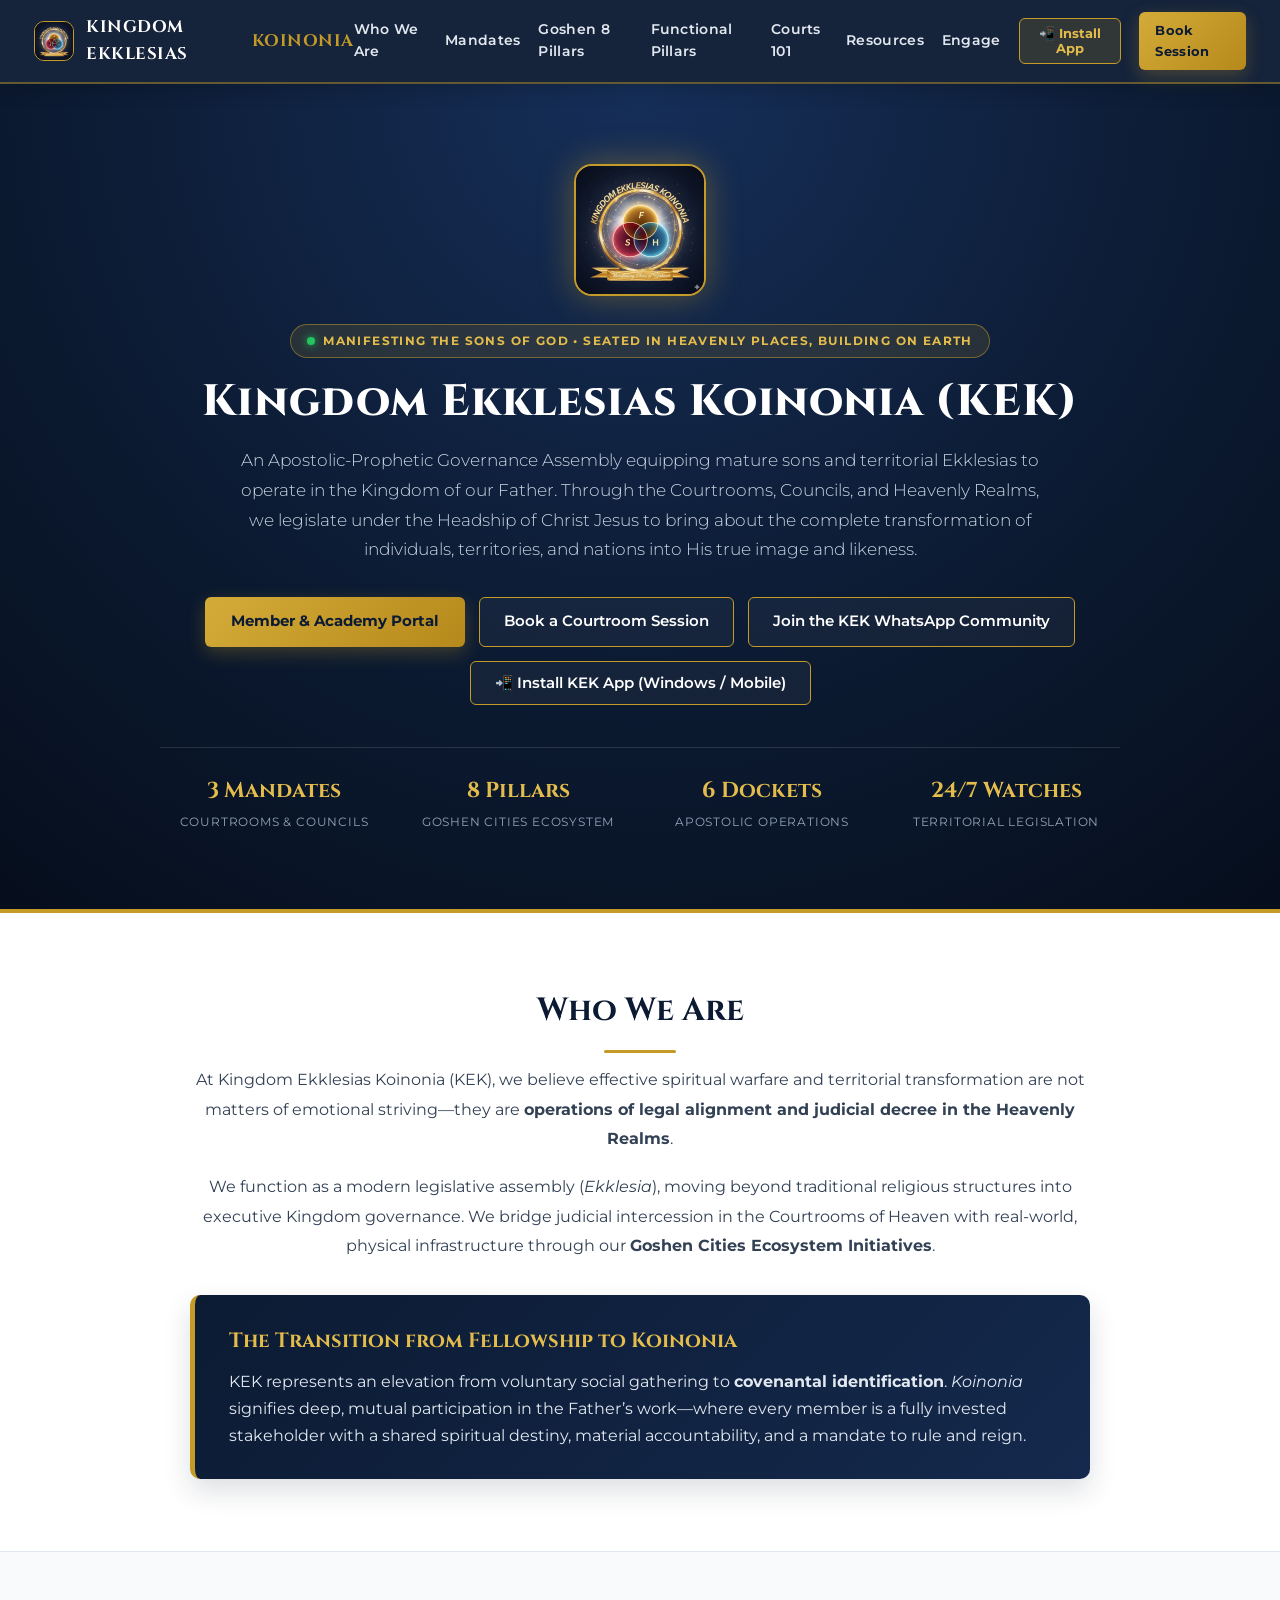
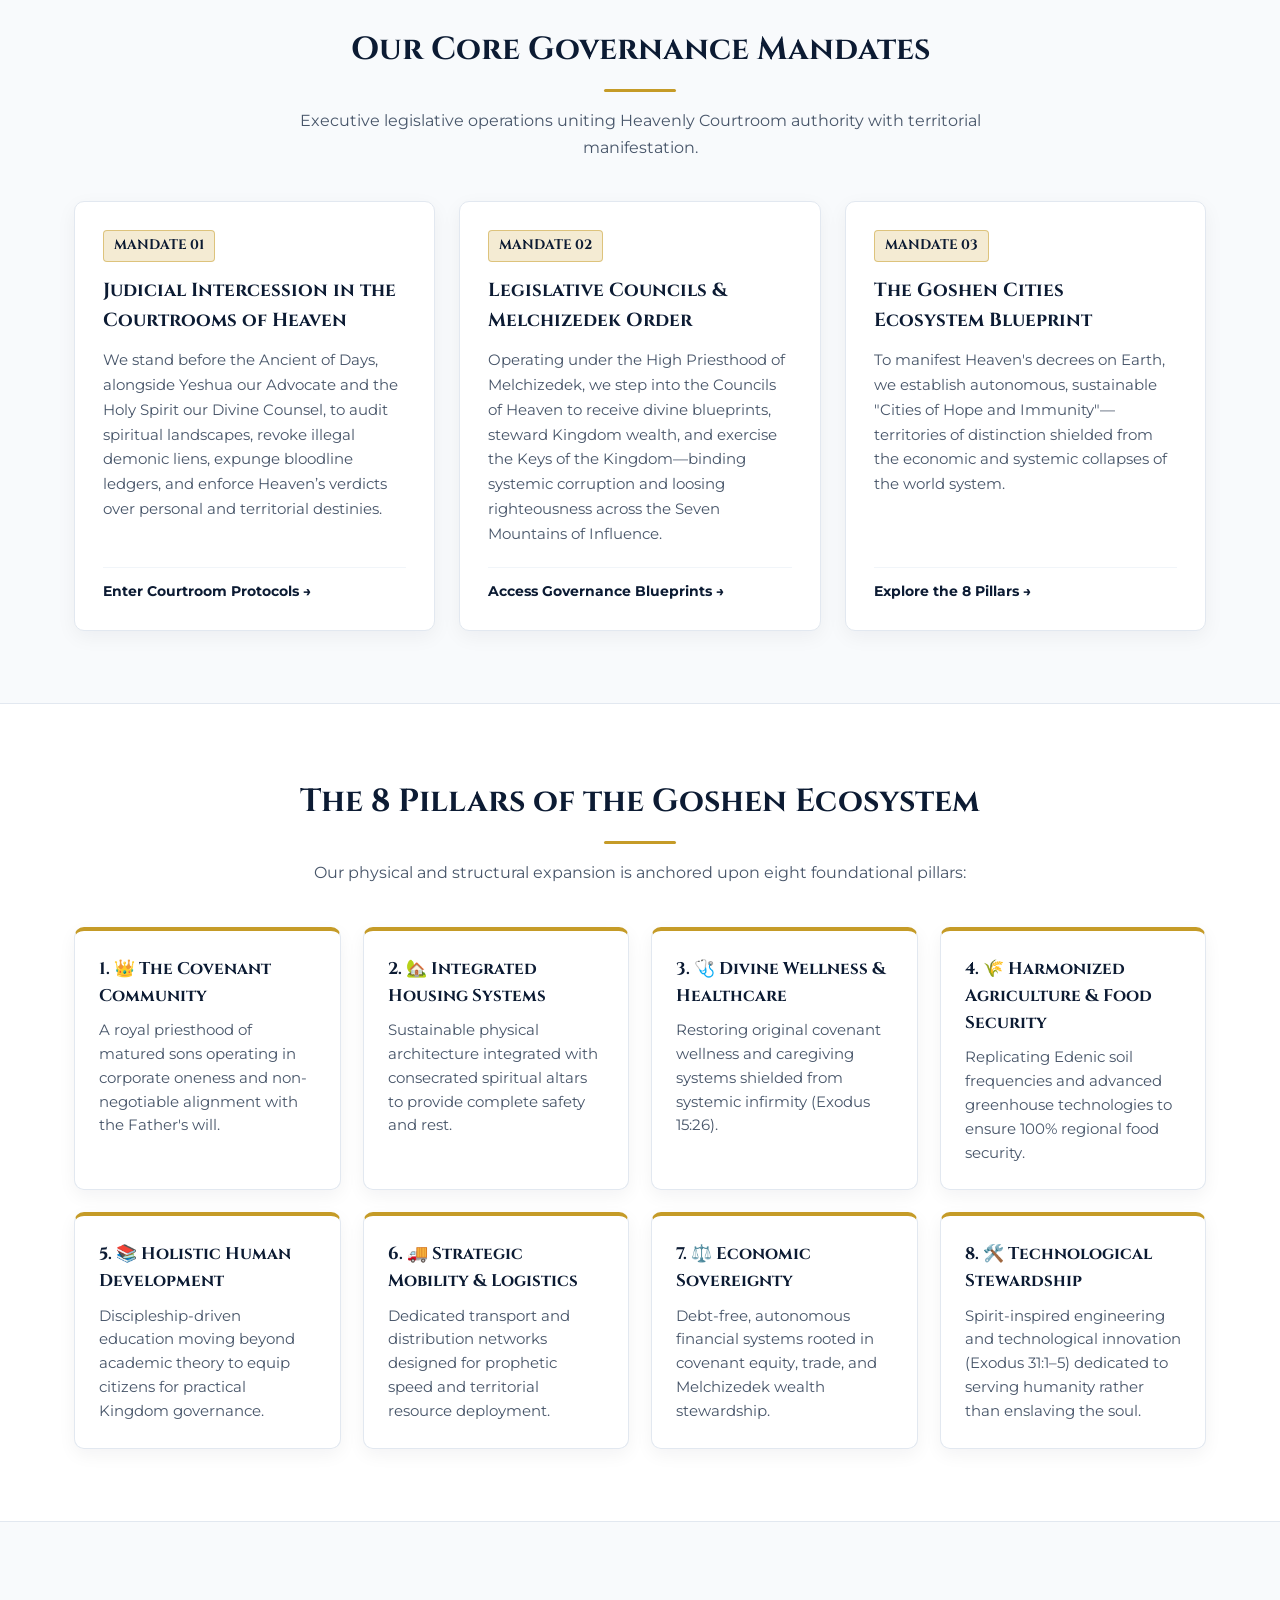
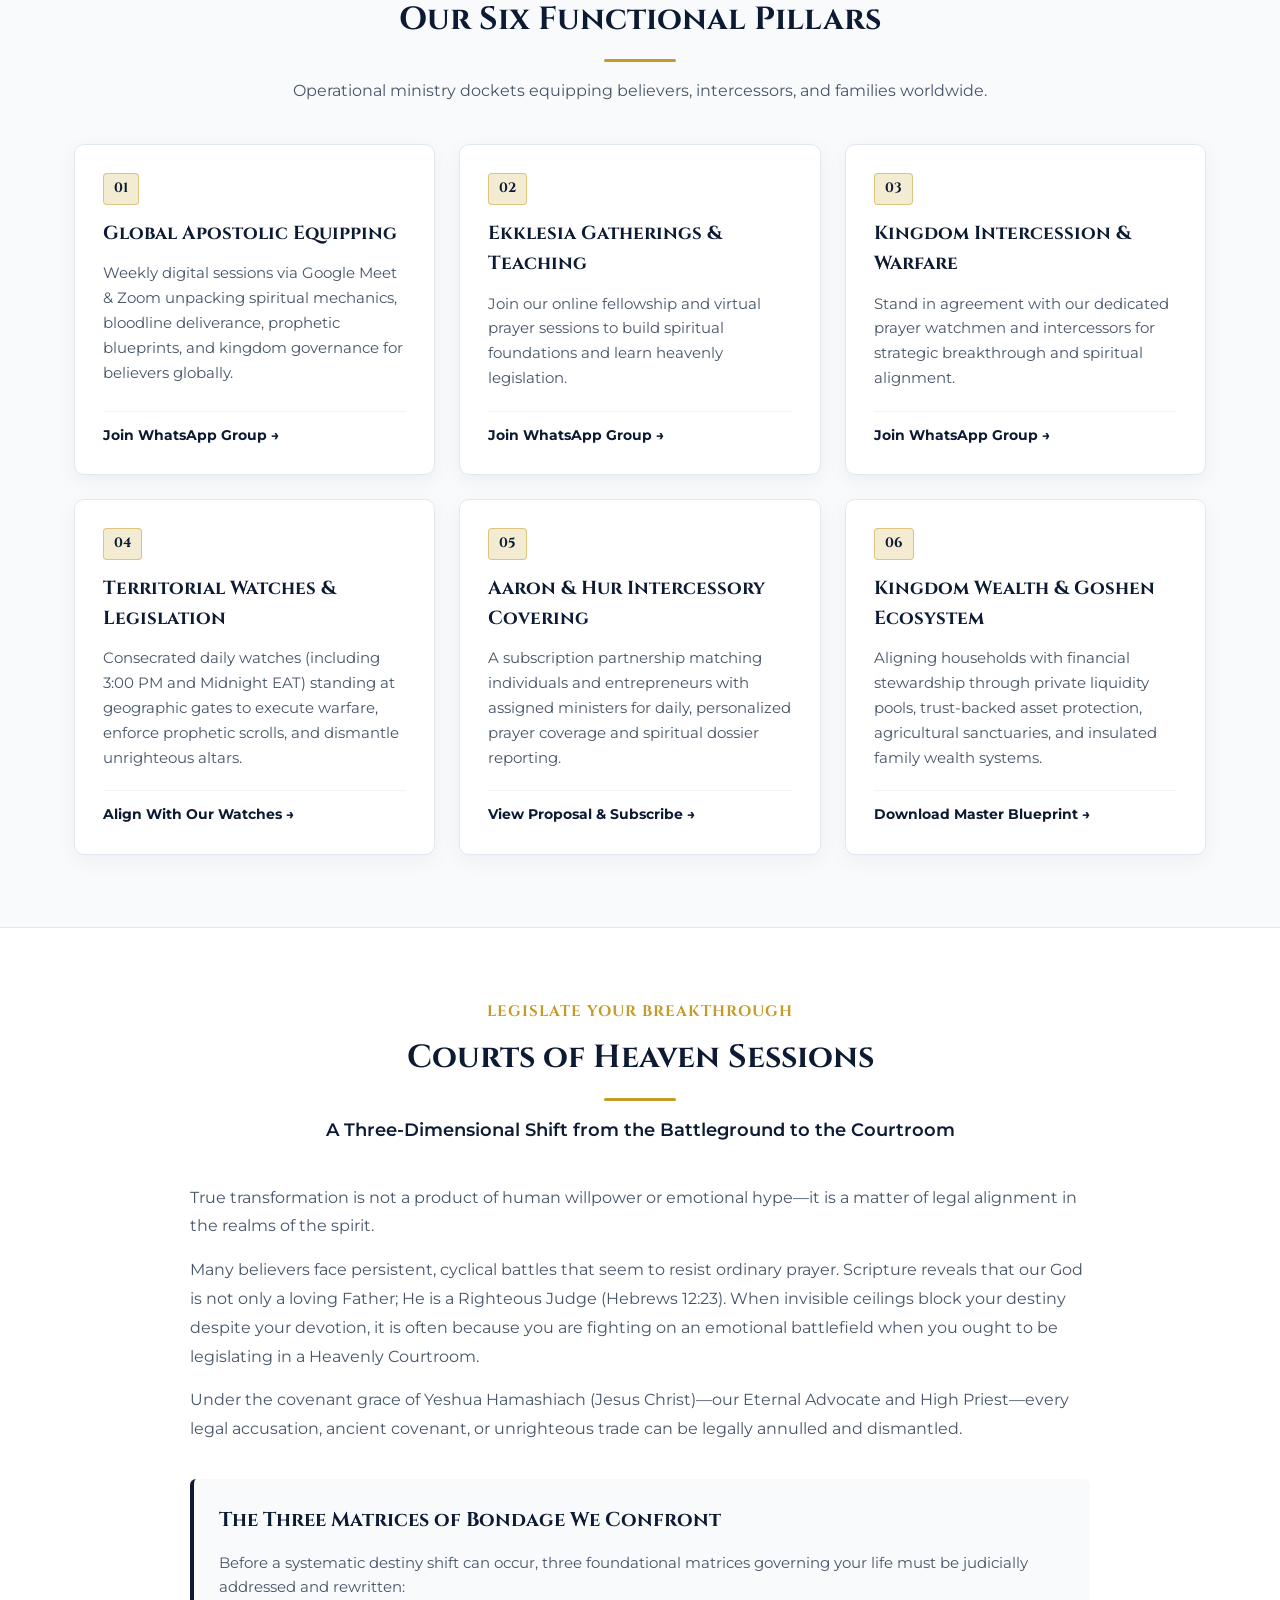
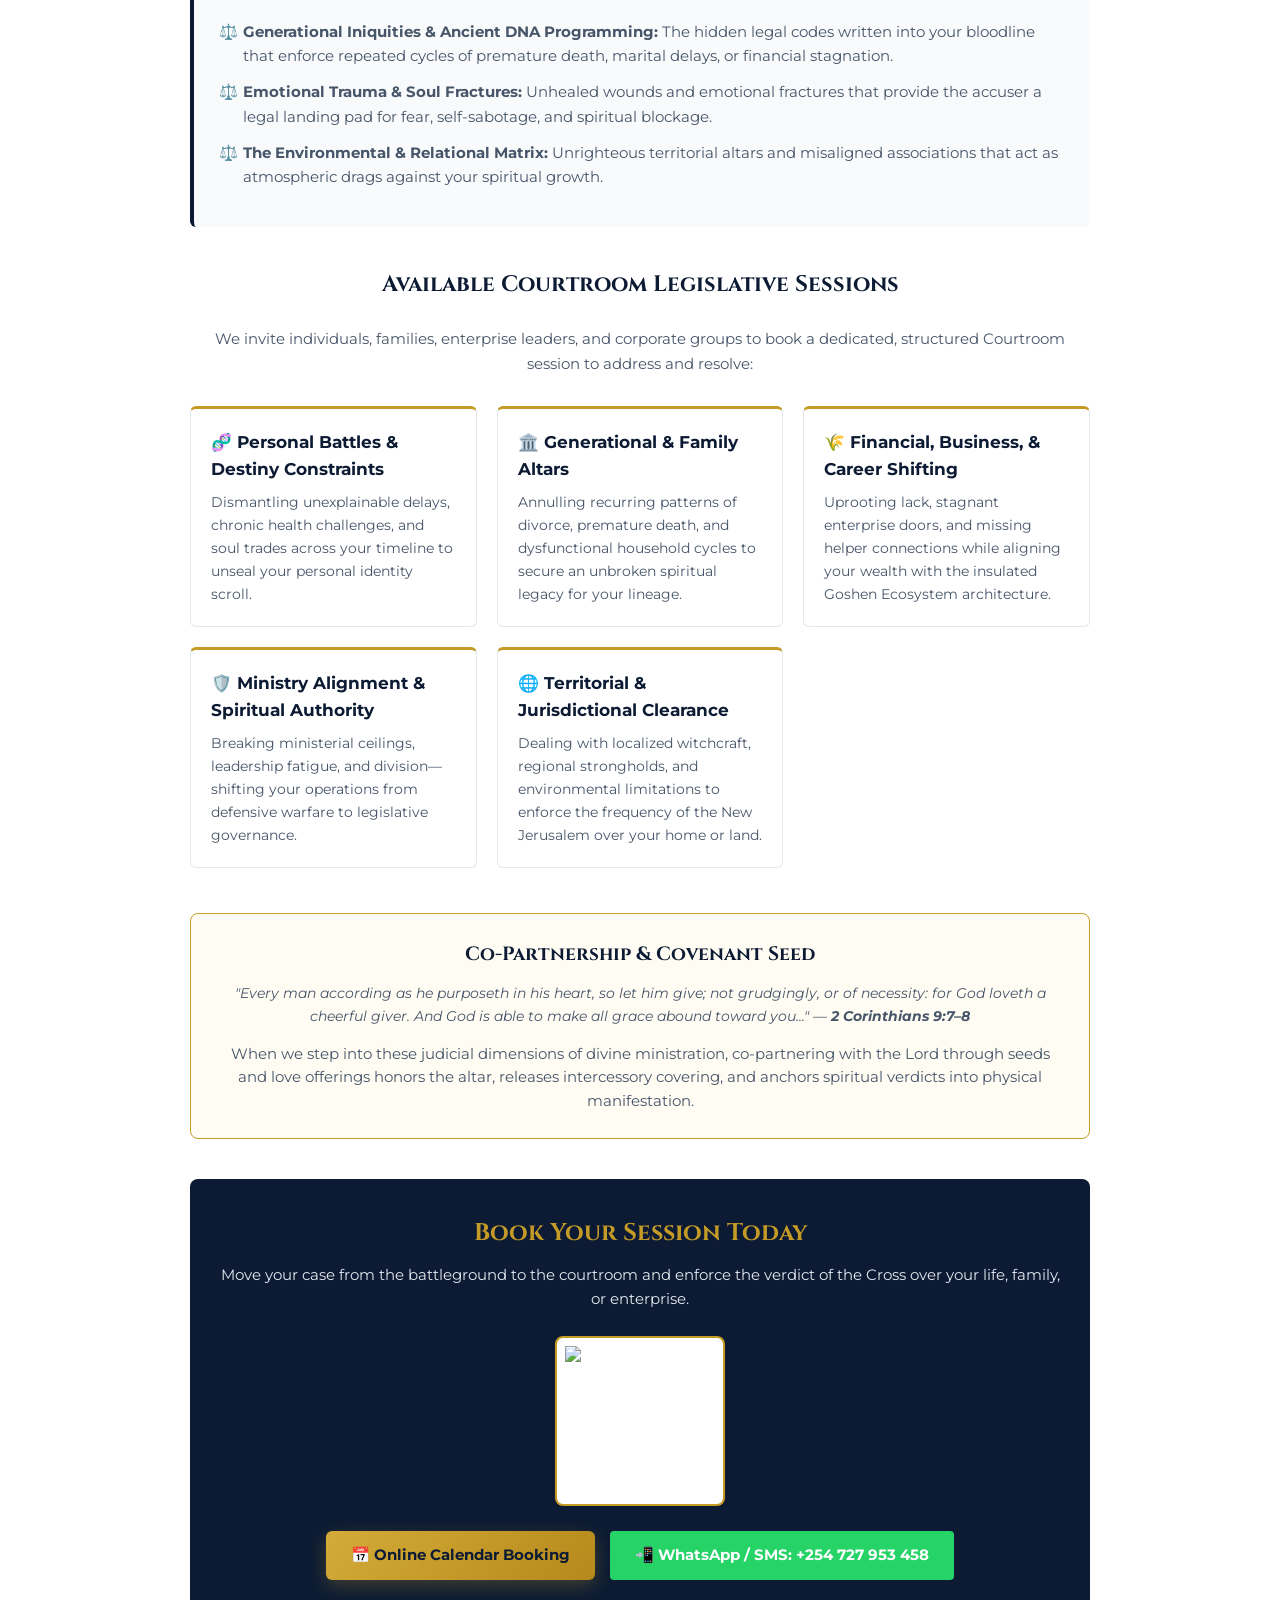
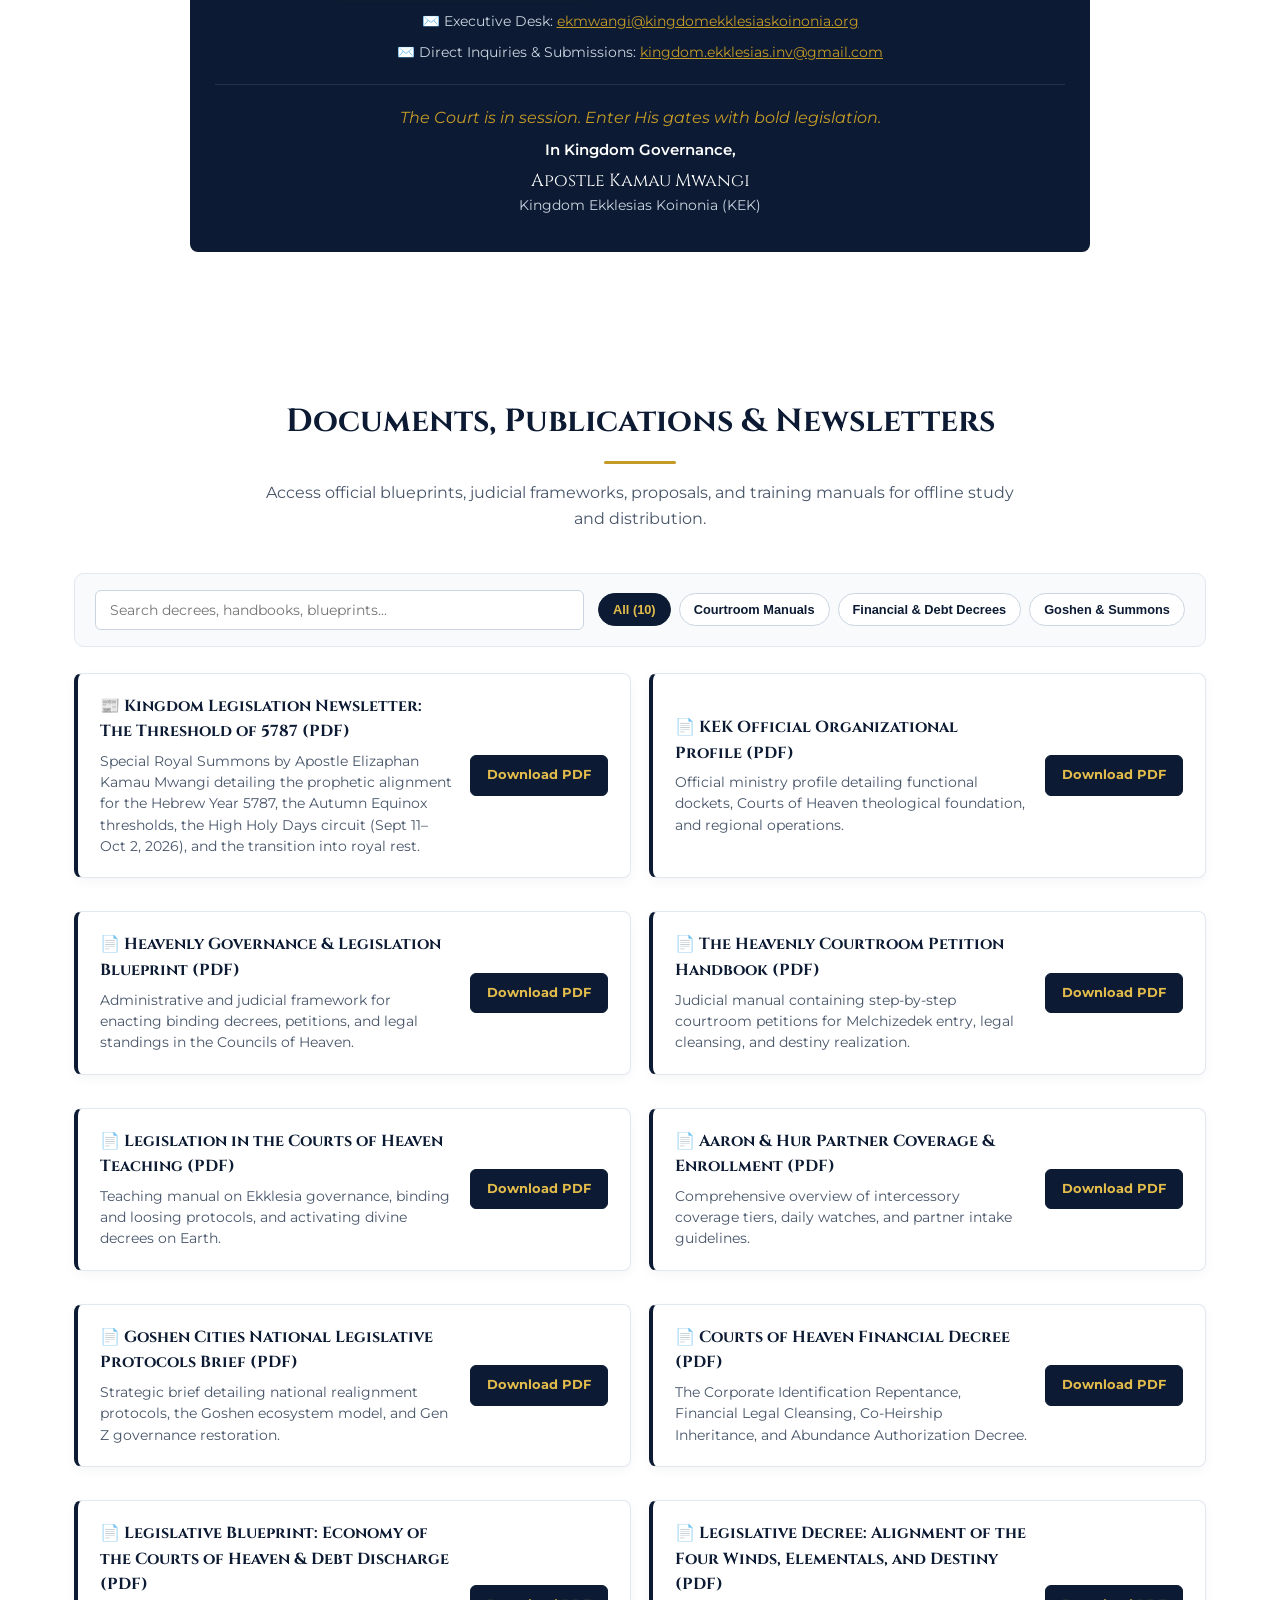
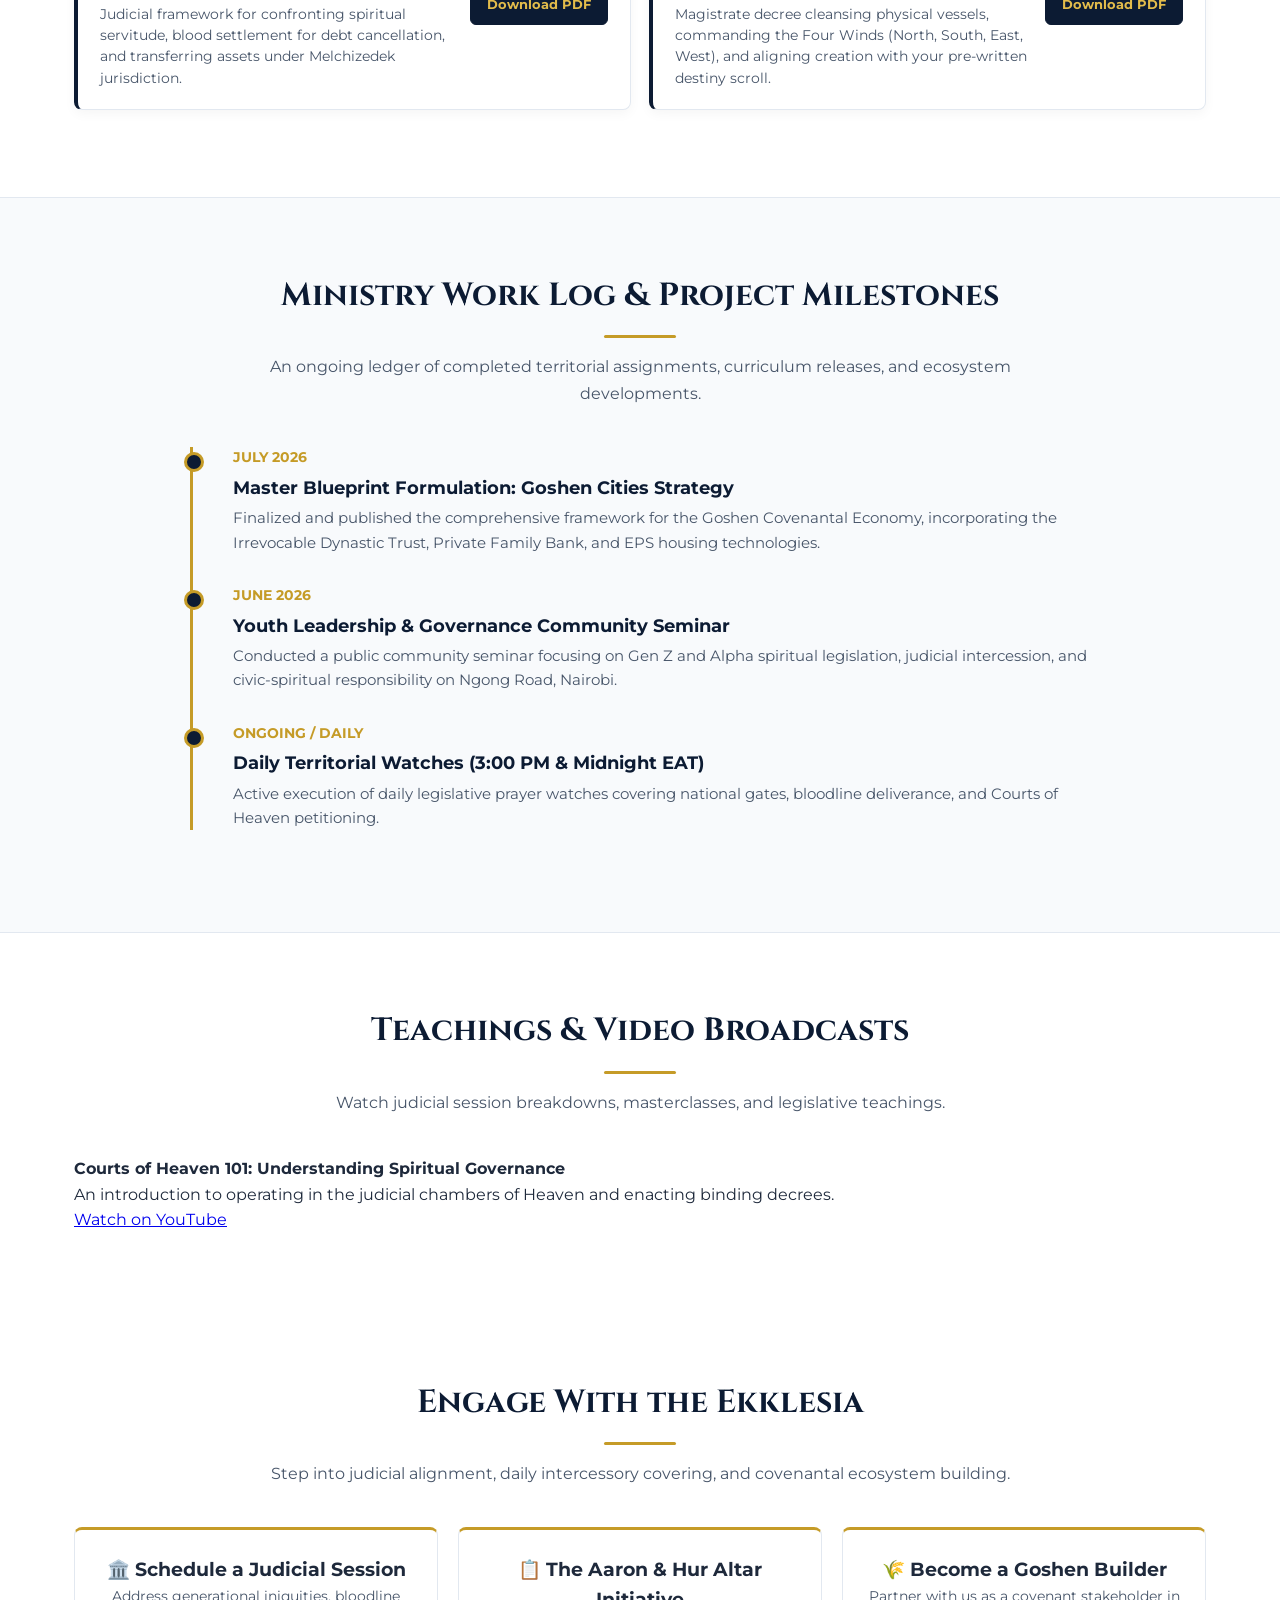
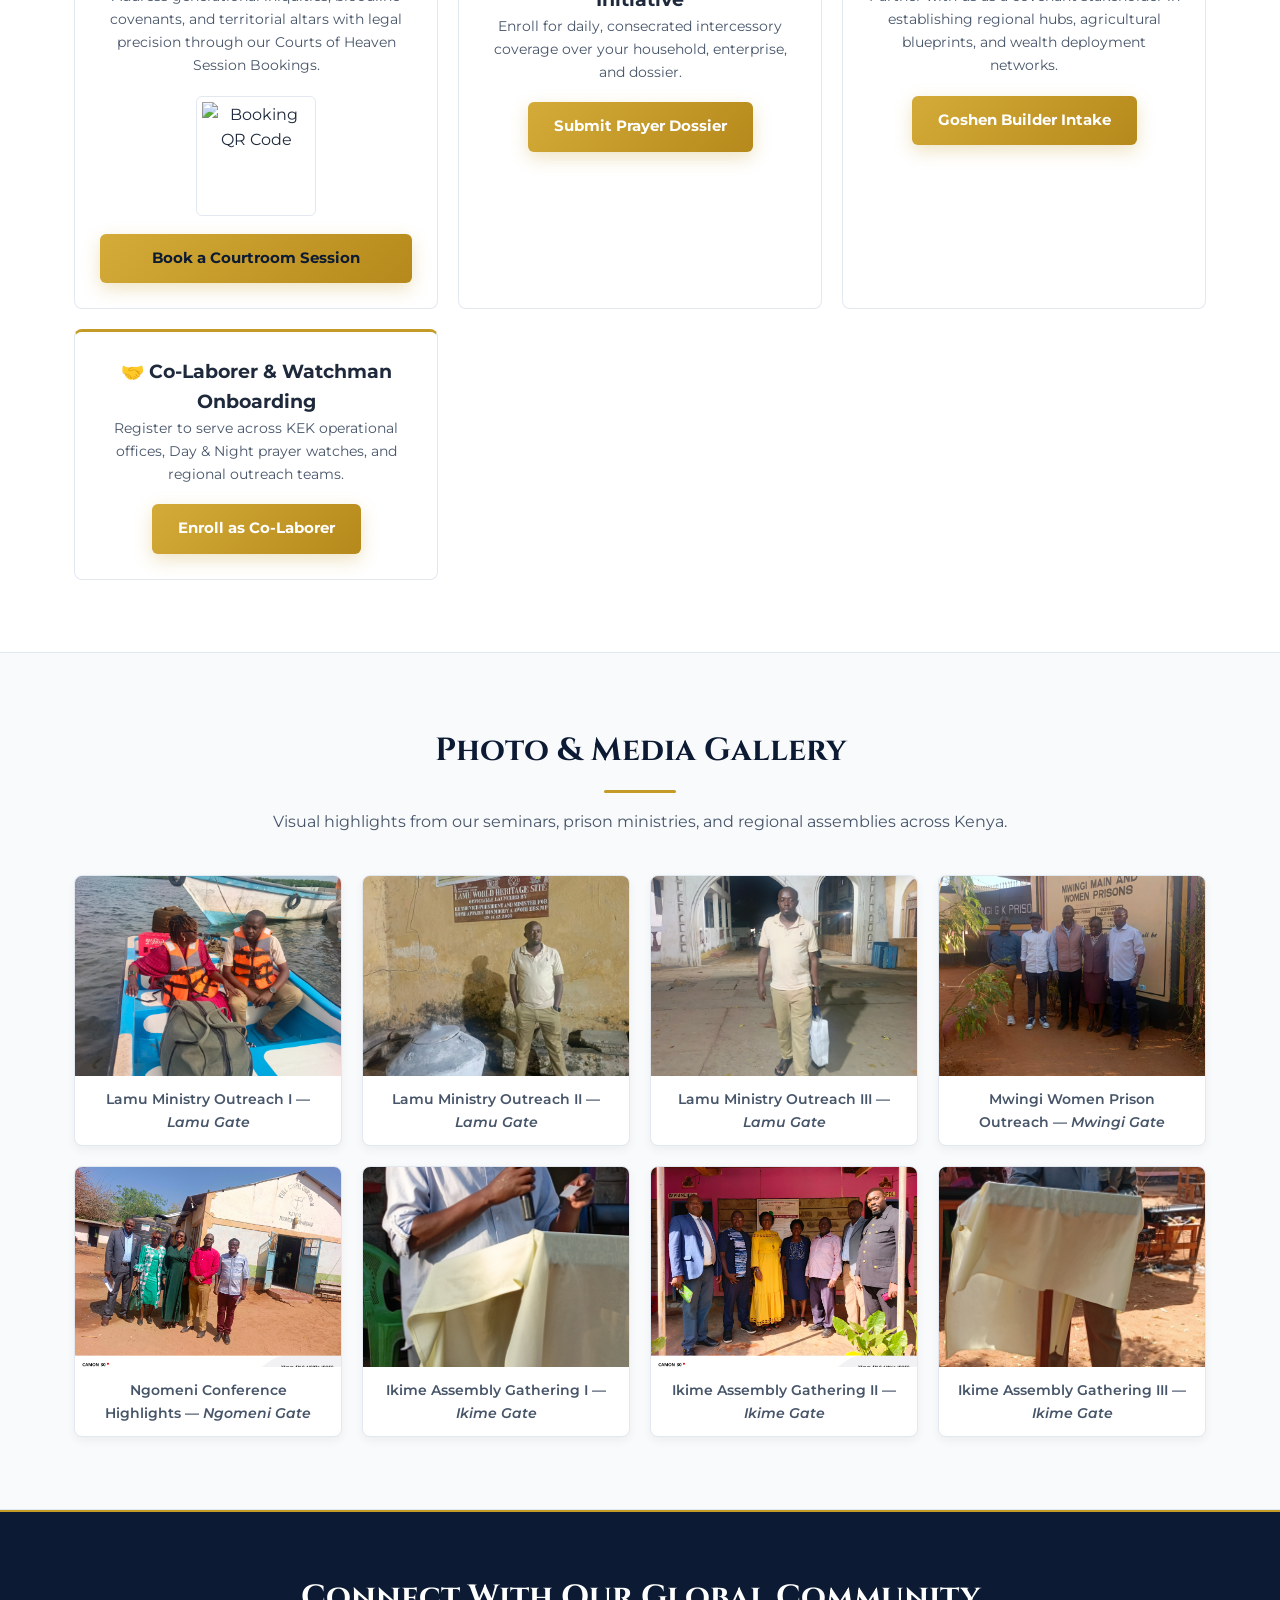
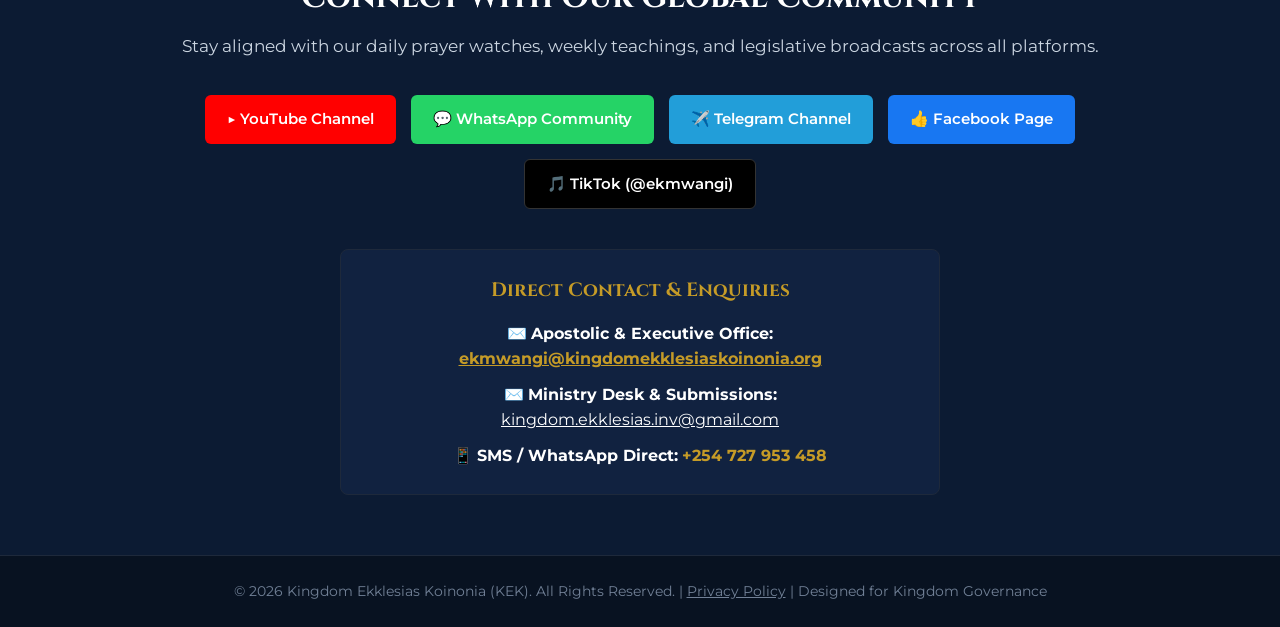
==== index.html @ ec1d37cd "Update portal link and button text in index.html" ====
<!DOCTYPE html>
<html lang="en">
<head>
    <meta charset="UTF-8">
    <meta name="viewport" content="width=device-width, initial-scale=1.0">
    <meta http-equiv="Content-Security-Policy" content="upgrade-insecure-requests">
    <meta name="theme-color" content="#0c1b33">
    <meta name="mobile-web-app-capable" content="yes">
    <meta name="apple-mobile-web-app-capable" content="yes">
    <meta name="apple-mobile-web-app-status-bar-style" content="black-translucent">
    <meta name="apple-mobile-web-app-title" content="KEK Portal">

    <!-- SEO Meta Tags -->
    <title>Kingdom Ekklesias Koinonia (KEK) | Manifesting the Sons of God &amp; Goshen Ecosystem</title>
    <meta name="description" content="An Apostolic-Prophetic Governance Assembly equipping mature sons and territorial Ekklesias to legislate in the Courts of Heaven and build the Goshen Cities Ecosystem. Led by Apostle Elizaphan Kamau Mwangi.">
    <meta name="keywords" content="Kingdom Ekklesias Koinonia, KEK, Courts of Heaven, Spiritual Legislation, Kingdom Governance, Melchizedek Order, Goshen Cities Ecosystem, Apostle Kamau Mwangi, Nairobi Ministry, Bloodline Cleansing">
    <meta name="author" content="Apostle Elizaphan Kamau Mwangi">

    <!-- Open Graph / Social Sharing -->
    <meta property="og:title" content="Kingdom Ekklesias Koinonia (KEK) | Seated in Heavenly Places, Building on Earth">
    <meta property="og:description" content="An Apostolic-Prophetic Governance Assembly legislating in the Courtrooms and Councils of Heaven and establishing the 8 Pillars of the Goshen Cities Ecosystem.">
    <meta property="og:type" content="website">
    <meta property="og:url" content="https://kingdomekklesiaskoinonia.org/">
    <meta property="og:image" content="https://kingdomekklesiaskoinonia.org/kek-emblem.png">

    <!-- Favicon & PWA Manifest -->
    <link rel="icon" type="image/png" href="kek-emblem.png">
    <link rel="apple-touch-icon" href="kek-emblem.png">
    <link rel="manifest" href="manifest.json">

    <link href="https://fonts.googleapis.com/css2?family=Cinzel:wght@600;700;800&family=Montserrat:wght@300;400;500;600;700&display=swap" rel="stylesheet">
    <link rel="stylesheet" href="styles.css">

    <!-- Capture PWA Install Prompt Immediately on Load -->
    <script>
      window.__kekInstallPrompt = null;
      window.addEventListener('beforeinstallprompt', (e) => {
        e.preventDefault();
        window.__kekInstallPrompt = e;
        document.querySelectorAll('.pwa-install-trigger').forEach(btn => {
          btn.classList.add('pwa-ready');
        });
      });
    </script>

    <!-- Schema.org Structured Data for Search Engines & AI Agents -->
    <script type="application/ld+json">
    {
      "@context": "https://schema.org",
      "@type": "ReligiousOrganization",
      "name": "Kingdom Ekklesias Koinonia",
      "alternateName": "KEK",
      "slogan": "Manifesting the Sons of God | Seated in Heavenly Places, Building on Earth",
      "url": "https://kingdomekklesiaskoinonia.org",
      "logo": "https://kingdomekklesiaskoinonia.org/kek-emblem.png",
      "description": "An Apostolic-Prophetic Governance Assembly equipping mature sons and territorial Ekklesias to legislate in the Courtrooms and Councils of Heaven and establish the Goshen Cities Ecosystem.",
      "founder": {
        "@type": "Person",
        "name": "Elizaphan Kamau Mwangi",
        "jobTitle": "Apostle"
      },
      "address": {
        "@type": "PostalAddress",
        "addressLocality": "Nairobi",
        "addressRegion": "Kajiado County",
        "addressCountry": "KE"
      },
      "email": [
        "ekmwangi@kingdomekklesiaskoinonia.org",
        "kingdom.ekklesias.inv@gmail.com"
      ],
      "telephone": "+254727953458",
      "sameAs": [
        "https://youtube.com/@kingdomekklesiaskoinonia",
        "https://t.me/+_ehoRz2YkgA3M2Nk",
        "https://www.facebook.com/share/1EV4z8Tq9G/",
        "https://www.tiktok.com/@ekmwangi"
      ]
    }
    </script>

    <style>
        :root {
            --navy: #0c1b33;
            --navy-deep: #071020;
            --gold: #c59b27;
            --gold-bright: #e3bc4b;
            --slate: #475569;
            --light-bg: #f8fafc;
            --white: #ffffff;
        }

        html {
            scroll-behavior: smooth;
        }

        body {
            font-family: 'Montserrat', sans-serif;
            color: #1e293b;
            background-color: var(--white);
            margin: 0;
            overflow-x: hidden;
        }

        /* STICKY EXECUTIVE HEADER */
        header {
            background: rgba(12, 27, 51, 0.96);
            backdrop-filter: blur(10px);
            border-bottom: 2px solid rgba(197, 155, 39, 0.45);
            position: sticky;
            top: 0;
            z-index: 1000;
            box-shadow: 0 4px 20px rgba(0, 0, 0, 0.2);
        }

        .nav-container {
            max-width: 1260px;
            margin: 0 auto;
            padding: 12px 24px;
            display: flex;
            justify-content: space-between;
            align-items: center;
        }

        .logo {
            display: flex;
            align-items: center;
            gap: 12px;
            text-decoration: none;
            font-family: 'Cinzel', serif;
            font-weight: 700;
            font-size: 1.05rem;
            color: var(--white);
            letter-spacing: 0.5px;
        }

        .logo img {
            width: 44px;
            height: 44px;
            border-radius: 10px;
            border: 1.5px solid var(--gold);
            object-fit: cover;
        }

        .logo span {
            color: var(--gold);
        }

        header nav {
            display: flex;
            align-items: center;
            gap: 18px;
        }

        header nav a {
            color: #e2e8f0;
            text-decoration: none;
            font-size: 0.85rem;
            font-weight: 600;
            letter-spacing: 0.3px;
            transition: color 0.25s ease;
        }

        header nav a:hover {
            color: var(--gold-bright);
        }

        .btn-install-nav {
            background: rgba(197, 155, 39, 0.16);
            color: var(--gold-bright);
            border: 1px solid var(--gold);
            padding: 7px 14px;
            border-radius: 6px;
            font-size: 0.8rem;
            font-weight: 700;
            cursor: pointer;
            display: inline-flex;
            align-items: center;
            gap: 6px;
            transition: all 0.25s ease;
            font-family: 'Montserrat', sans-serif;
        }

        .btn-install-nav:hover {
            background: var(--gold);
            color: var(--navy);
        }

        /* HAMBURGER */
        .hamburger {
            display: none;
            flex-direction: column;
            justify-content: space-between;
            width: 28px;
            height: 20px;
            background: transparent;
            border: none;
            cursor: pointer;
            padding: 0;
            z-index: 1010;
        }

        .hamburger .bar {
            width: 100%;
            height: 3px;
            background-color: var(--white);
            border-radius: 2px;
            transition: all 0.3s ease;
        }

        /* ROYAL HERO SECTION */
        .hero {
            background: radial-gradient(circle at top center, #162f59 0%, #0c1b33 55%, #060e1c 100%);
            color: var(--white);
            padding: 80px 24px 75px;
            text-align: center;
            position: relative;
            border-bottom: 4px solid var(--gold);
        }

        .hero-content {
            max-width: 960px;
            margin: 0 auto;
        }

        .hero-crest {
            width: 132px;
            height: 132px;
            border-radius: 18px;
            border: 2.5px solid var(--gold);
            box-shadow: 0 0 34px rgba(197, 155, 39, 0.42);
            object-fit: cover;
            margin-bottom: 20px;
        }

        .hero-status-pill {
            display: inline-flex;
            align-items: center;
            gap: 8px;
            background: rgba(197, 155, 39, 0.14);
            border: 1px solid rgba(197, 155, 39, 0.5);
            color: var(--gold-bright);
            padding: 6px 16px;
            border-radius: 999px;
            font-size: 0.78rem;
            font-weight: 700;
            letter-spacing: 1.4px;
            text-transform: uppercase;
            margin-bottom: 18px;
        }

        .pulse-dot {
            width: 8px;
            height: 8px;
            border-radius: 50%;
            background: #22c55e;
            box-shadow: 0 0 8px #22c55e;
        }

        .hero h1 {
            font-family: 'Cinzel', serif;
            font-size: 2.75rem;
            font-weight: 800;
            line-height: 1.2;
            margin: 0 0 18px;
            color: var(--white);
            letter-spacing: 0.8px;
        }

        .hero p {
            font-size: 1.06rem;
            line-height: 1.75;
            color: #cbd5e1;
            max-width: 820px;
            margin: 0 auto;
        }

        .hero-actions {
            display: flex;
            flex-wrap: wrap;
            justify-content: center;
            gap: 14px;
            margin-top: 32px;
        }

        .btn-gold {
            display: inline-flex;
            align-items: center;
            justify-content: center;
            gap: 8px;
            background: linear-gradient(135deg, #d4ab38 0%, #b5891b 100%);
            color: var(--navy) !important;
            padding: 13px 26px;
            border-radius: 6px;
            font-weight: 700;
            font-size: 0.92rem;
            text-decoration: none;
            border: none;
            cursor: pointer;
            box-shadow: 0 6px 18px rgba(197, 155, 39, 0.28);
            transition: transform 0.2s ease, box-shadow 0.2s ease;
        }

        .btn-gold:hover {
            transform: translateY(-2px);
            box-shadow: 0 10px 24px rgba(197, 155, 39, 0.4);
        }

        .btn-outline-gold {
            display: inline-flex;
            align-items: center;
            justify-content: center;
            gap: 8px;
            padding: 12px 24px;
            border: 1.5px solid var(--gold);
            color: var(--white);
            text-decoration: none;
            border-radius: 6px;
            font-weight: 600;
            font-size: 0.92rem;
            transition: all 0.25s ease;
            background: rgba(255, 255, 255, 0.04);
            cursor: pointer;
            font-family: 'Montserrat', sans-serif;
        }

        .btn-outline-gold:hover {
            background-color: var(--gold);
            color: var(--navy);
        }

        /* HERO METRICS BAR */
        .hero-metrics {
            max-width: 960px;
            margin: 42px auto 0;
            padding-top: 26px;
            border-top: 1px solid rgba(255, 255, 255, 0.12);
            display: grid;
            grid-template-columns: repeat(4, 1fr);
            gap: 16px;
        }

        .metric-item strong {
            display: block;
            font-family: 'Cinzel', serif;
            font-size: 1.35rem;
            color: var(--gold-bright);
        }

        .metric-item span {
            font-size: 0.78rem;
            color: #94a3b8;
            text-transform: uppercase;
            letter-spacing: 0.8px;
        }

        /* SECTIONS & TYPOGRAPHY */
        .section-padding {
            max-width: 1180px;
            margin: 0 auto;
            padding: 72px 24px;
        }

        .services-bg {
            background-color: var(--light-bg);
            border-top: 1px solid #e2e8f0;
            border-bottom: 1px solid #e2e8f0;
        }

        .section-title {
            font-family: 'Cinzel', serif;
            font-size: 2rem;
            color: var(--navy);
            text-align: center;
            margin: 0 0 12px;
        }

        .section-title::after {
            content: "";
            display: block;
            width: 72px;
            height: 3px;
            background: var(--gold);
            margin: 14px auto 0;
            border-radius: 2px;
        }

        .section-subtitle {
            text-align: center;
            color: var(--slate);
            max-width: 760px;
            margin: 16px auto 40px;
            font-size: 1rem;
            line-height: 1.65;
        }

        .about-text {
            max-width: 900px;
            margin: 0 auto;
            font-size: 1.03rem;
            line-height: 1.8;
            color: #334155;
            text-align: center;
        }

        .koinonia-callout {
            max-width: 900px;
            margin: 34px auto 0;
            padding: 30px 34px;
            background: linear-gradient(135deg, #0c1b33 0%, #14294d 100%);
            color: var(--white);
            border-left: 5px solid var(--gold);
            border-radius: 10px;
            text-align: left;
            box-shadow: 0 12px 28px rgba(12, 27, 51, 0.14);
        }

        .koinonia-callout h3 {
            font-family: 'Cinzel', serif;
            color: var(--gold-bright);
            font-size: 1.28rem;
            margin: 0 0 10px;
        }

        .koinonia-callout p {
            color: #e2e8f0;
            font-size: 0.97rem;
            line-height: 1.75;
            margin: 0;
        }

        /* CARDS & GRIDS */
        .services-grid {
            display: grid;
            grid-template-columns: repeat(auto-fit, minmax(310px, 1fr));
            gap: 24px;
        }

        .service-card {
            background: var(--white);
            border: 1px solid #e2e8f0;
            border-radius: 10px;
            padding: 28px;
            display: flex;
            flex-direction: column;
            justify-content: space-between;
            box-shadow: 0 6px 20px rgba(15, 23, 42, 0.05);
            transition: transform 0.25s ease, box-shadow 0.25s ease, border-color 0.25s ease;
        }

        .service-card:hover {
            transform: translateY(-4px);
            border-color: var(--gold);
            box-shadow: 0 14px 30px rgba(12, 27, 51, 0.1);
        }

        .service-number {
            display: inline-block;
            font-family: 'Cinzel', serif;
            font-weight: 700;
            font-size: 0.85rem;
            color: var(--navy);
            background: rgba(197, 155, 39, 0.2);
            border: 1px solid rgba(197, 155, 39, 0.5);
            padding: 4px 10px;
            border-radius: 4px;
            margin-bottom: 14px;
        }

        .service-card h3 {
            font-family: 'Cinzel', serif;
            color: var(--navy);
            font-size: 1.18rem;
            margin: 0 0 12px;
        }

        .service-card p {
            color: var(--slate);
            font-size: 0.94rem;
            line-height: 1.65;
            margin: 0 0 20px;
        }

        .card-btn {
            color: var(--navy);
            font-weight: 700;
            font-size: 0.88rem;
            text-decoration: none;
            display: inline-flex;
            align-items: center;
            gap: 6px;
            padding-top: 12px;
            border-top: 1px solid #f1f5f9;
            transition: color 0.2s ease;
        }

        .card-btn:hover {
            color: #9e7816;
        }

        /* GOSHEN 8 PILLARS GRID */
        .goshen-pillars-grid {
            display: grid;
            grid-template-columns: repeat(auto-fit, minmax(255px, 1fr));
            gap: 22px;
        }

        .goshen-pillar-card {
            background: var(--white);
            border: 1px solid #e2e8f0;
            border-top: 4px solid var(--gold);
            border-radius: 10px;
            padding: 24px;
            box-shadow: 0 6px 18px rgba(15, 23, 42, 0.05);
            transition: transform 0.25s ease, box-shadow 0.25s ease;
        }

        .goshen-pillar-card:hover {
            transform: translateY(-4px);
            box-shadow: 0 12px 26px rgba(12, 27, 51, 0.1);
        }

        .goshen-pillar-card h4 {
            font-family: 'Cinzel', serif;
            color: var(--navy);
            font-size: 1.06rem;
            margin: 0 0 10px;
        }

        .goshen-pillar-card p {
            color: var(--slate);
            font-size: 0.92rem;
            line-height: 1.62;
            margin: 0;
        }

        /* DOCUMENT FILTER & 2-COLUMN GRID */
        .doc-controls {
            display: flex;
            flex-wrap: wrap;
            justify-content: space-between;
            align-items: center;
            gap: 14px;
            margin-bottom: 26px;
            background: var(--light-bg);
            padding: 16px 20px;
            border-radius: 10px;
            border: 1px solid #e2e8f0;
        }

        .doc-search {
            flex: 1 1 260px;
            padding: 10px 14px;
            border: 1px solid #cbd5e1;
            border-radius: 6px;
            font-family: 'Montserrat', sans-serif;
            font-size: 0.9rem;
        }

        .doc-filters {
            display: flex;
            flex-wrap: wrap;
            gap: 8px;
        }

        .filter-pill {
            padding: 8px 14px;
            border-radius: 999px;
            border: 1px solid #cbd5e1;
            background: var(--white);
            color: var(--navy);
            font-size: 0.8rem;
            font-weight: 600;
            cursor: pointer;
            transition: all 0.2s ease;
        }

        .filter-pill.active, .filter-pill:hover {
            background: var(--navy);
            color: var(--gold-bright);
            border-color: var(--navy);
        }

        .resources-grid {
            display: grid;
            grid-template-columns: repeat(auto-fit, minmax(460px, 1fr));
            gap: 18px;
        }

        .resource-card {
            background: var(--white);
            border: 1px solid #e2e8f0;
            border-left: 4px solid var(--navy);
            border-radius: 8px;
            padding: 20px 22px;
            display: flex;
            justify-content: space-between;
            align-items: center;
            gap: 18px;
            box-shadow: 0 4px 12px rgba(0, 0, 0, 0.04);
            transition: border-color 0.2s ease, transform 0.2s ease;
        }

        .resource-card:hover {
            border-left-color: var(--gold);
            transform: translateY(-2px);
        }

        .resource-info h4 {
            font-family: 'Cinzel', serif;
            color: var(--navy);
            font-size: 1rem;
            margin: 0 0 6px;
        }

        .resource-info p {
            color: var(--slate);
            font-size: 0.86rem;
            line-height: 1.55;
            margin: 0;
        }

        .btn-download {
            flex-shrink: 0;
            background: var(--navy);
            color: var(--gold-bright);
            text-decoration: none;
            padding: 9px 16px;
            border-radius: 6px;
            font-size: 0.8rem;
            font-weight: 700;
            border: 1px solid var(--navy);
            transition: all 0.2s ease;
        }

        .btn-download:hover {
            background: var(--gold);
            color: var(--navy);
            border-color: var(--gold);
        }

        /* INSTALL PWA MODAL */
        .pwa-modal-backdrop {
            display: none;
            position: fixed;
            inset: 0;
            background: rgba(6, 14, 28, 0.78);
            backdrop-filter: blur(4px);
            z-index: 2000;
            align-items: center;
            justify-content: center;
            padding: 20px;
        }

        .pwa-modal-backdrop.open {
            display: flex;
        }

        .pwa-modal {
            background: var(--white);
            border-top: 5px solid var(--gold);
            border-radius: 12px;
            max-width: 500px;
            width: 100%;
            padding: 28px;
            box-shadow: 0 24px 60px rgba(0, 0, 0, 0.35);
            position: relative;
        }

        .pwa-modal h3 {
            font-family: 'Cinzel', serif;
            color: var(--navy);
            margin: 0 0 10px;
            font-size: 1.3rem;
        }

        .pwa-step-box {
            background: #f8fafc;
            border: 1px solid #e2e8f0;
            border-radius: 8px;
            padding: 14px 16px;
            margin-bottom: 12px;
            font-size: 0.88rem;
            line-height: 1.6;
        }

        .pwa-close {
            position: absolute;
            top: 14px;
            right: 16px;
            background: transparent;
            border: none;
            font-size: 1.4rem;
            cursor: pointer;
            color: var(--slate);
        }

        /* RESPONSIVE LAYOUT ADJUSTMENTS */
        @media (max-width: 860px) {
            .hero h1 { font-size: 2rem; }
            .hero-metrics { grid-template-columns: repeat(2, 1fr); }
            .resources-grid { grid-template-columns: 1fr; }

            header nav {
                display: none;
                flex-direction: column;
                background-color: var(--navy);
                position: absolute;
                top: 100%;
                left: 0;
                width: 100%;
                padding: 18px 0;
                border-bottom: 3px solid var(--gold);
                z-index: 999;
                box-shadow: 0 12px 24px rgba(0,0,0,0.25);
            }

            header nav.active {
                display: flex;
            }

            header nav a {
                margin: 8px 20px !important;
                display: block;
                text-align: center;
                font-size: 0.98rem;
            }

            .hamburger {
                display: flex;
            }

            .hamburger.active .bar:nth-child(1) {
                transform: translateY(8.5px) rotate(45deg);
            }
            .hamburger.active .bar:nth-child(2) {
                opacity: 0;
            }
            .hamburger.active .bar:nth-child(3) {
                transform: translateY(-8.5px) rotate(-45deg);
            }

            .resource-card {
                flex-direction: column;
                align-items: flex-start;
            }
        }
    </style>
</head>
<body>

    <!-- NAVIGATION HEADER -->
    <header>
        <div class="nav-container">
            <a href="#" class="logo">
                <img src="kek-emblem.png" alt="KEK Emblem">
                KINGDOM EKKLESIAS <span>KOINONIA</span>
            </a>

            <!-- Mobile Menu Toggle Button -->
            <button class="hamburger" id="hamburger-menu" aria-label="Toggle menu Navigation">
                <span class="bar"></span>
                <span class="bar"></span>
                <span class="bar"></span>
            </button>

            <nav>
                <a href="#about">Who We Are</a>
                <a href="#mandates">Mandates</a>
                <a href="#goshen-pillars">Goshen 8 Pillars</a>
                <a href="#services">Functional Pillars</a>
                <a href="#courtroom-101">Courts 101</a>
                <a href="#resources">Resources</a>
                <a href="#forms">Engage</a>
                <button type="button" onclick="triggerKEKInstall()" class="btn-install-nav pwa-install-trigger">
                    📲 Install App
                </button>
                <a href="https://calendar.app.google/xPmrk5LuasqAE9rw7" target="_blank" rel="noopener noreferrer" class="btn-gold" style="padding: 8px 16px; font-size: 0.82rem;">Book Session</a>
            </nav>
        </div>
    </header>

    <!-- HERO SECTION -->
    <section class="hero">
        <div class="hero-content">
            <img src="kek-emblem.png" alt="Kingdom Ekklesias Koinonia Crest" class="hero-crest">
            <div>
                <span class="hero-status-pill">
                    <span class="pulse-dot"></span>
                    Manifesting the Sons of God &bull; Seated in Heavenly Places, Building on Earth
                </span>
            </div>
            <h1>Kingdom Ekklesias Koinonia (KEK)</h1>
            <p>
                An Apostolic-Prophetic Governance Assembly equipping mature sons and territorial Ekklesias to operate in the Kingdom of our Father. Through the Courtrooms, Councils, and Heavenly Realms, we legislate under the Headship of Christ Jesus to bring about the complete transformation of individuals, territories, and nations into His true image and likeness.
            </p>
            <div class="hero-actions">
               <a href="portal.html" class="btn-gold">Member &amp; Academy Portal</a>
                <a href="https://calendar.app.google/xPmrk5LuasqAE9rw7" target="_blank" rel="noopener noreferrer" class="btn-outline-gold">Book a Courtroom Session</a>
                <a href="https://chat.whatsapp.com/KicB3kPctrrHHZpieyfPfA" target="_blank" rel="noopener noreferrer" class="btn-outline-gold">Join the KEK WhatsApp Community</a>
                <button type="button" onclick="triggerKEKInstall()" class="btn-outline-gold pwa-install-trigger">
                    📲 Install KEK App (Windows / Mobile)
                </button>
            </div>

            <div class="hero-metrics">
                <div class="metric-item">
                    <strong>3 Mandates</strong>
                    <span>Courtrooms &amp; Councils</span>
                </div>
                <div class="metric-item">
                    <strong>8 Pillars</strong>
                    <span>Goshen Cities Ecosystem</span>
                </div>
                <div class="metric-item">
                    <strong>6 Dockets</strong>
                    <span>Apostolic Operations</span>
                </div>
                <div class="metric-item">
                    <strong>24/7 Watches</strong>
                    <span>Territorial Legislation</span>
                </div>
            </div>
        </div>
    </section>

    <!-- WHO WE ARE SECTION -->
    <section id="about" class="section-padding">
        <h2 class="section-title">Who We Are</h2>
        <p class="about-text" style="margin-bottom: 18px;">
            At Kingdom Ekklesias Koinonia (KEK), we believe effective spiritual warfare and territorial transformation are not matters of emotional striving—they are <strong>operations of legal alignment and judicial decree in the Heavenly Realms</strong>.
        </p>
        <p class="about-text">
            We function as a modern legislative assembly (<em>Ekklesia</em>), moving beyond traditional religious structures into executive Kingdom governance. We bridge judicial intercession in the Courtrooms of Heaven with real-world, physical infrastructure through our <strong>Goshen Cities Ecosystem Initiatives</strong>.
        </p>

        <div class="koinonia-callout">
            <h3>The Transition from Fellowship to Koinonia</h3>
            <p>
                KEK represents an elevation from voluntary social gathering to <strong>covenantal identification</strong>. <em>Koinonia</em> signifies deep, mutual participation in the Father’s work—where every member is a fully invested stakeholder with a shared spiritual destiny, material accountability, and a mandate to rule and reign.
            </p>
        </div>
    </section>

    <!-- OUR CORE GOVERNANCE MANDATES -->
    <section id="mandates" class="services-bg">
        <div class="section-padding">
            <h2 class="section-title">Our Core Governance Mandates</h2>
            <p class="section-subtitle">Executive legislative operations uniting Heavenly Courtroom authority with territorial manifestation.</p>

            <div class="services-grid">
                <div class="service-card">
                    <div>
                        <div class="service-number">MANDATE 01</div>
                        <h3>Judicial Intercession in the Courtrooms of Heaven</h3>
                        <p>We stand before the Ancient of Days, alongside Yeshua our Advocate and the Holy Spirit our Divine Counsel, to audit spiritual landscapes, revoke illegal demonic liens, expunge bloodline ledgers, and enforce Heaven’s verdicts over personal and territorial destinies.</p>
                    </div>
                    <a href="#courtroom-101" class="card-btn">Enter Courtroom Protocols &rarr;</a>
                </div>

                <div class="service-card">
                    <div>
                        <div class="service-number">MANDATE 02</div>
                        <h3>Legislative Councils &amp; Melchizedek Order</h3>
                        <p>Operating under the High Priesthood of Melchizedek, we step into the Councils of Heaven to receive divine blueprints, steward Kingdom wealth, and exercise the Keys of the Kingdom—binding systemic corruption and loosing righteousness across the Seven Mountains of Influence.</p>
                    </div>
                    <a href="#resources" class="card-btn">Access Governance Blueprints &rarr;</a>
                </div>

                <div class="service-card">
                    <div>
                        <div class="service-number">MANDATE 03</div>
                        <h3>The Goshen Cities Ecosystem Blueprint</h3>
                        <p>To manifest Heaven's decrees on Earth, we establish autonomous, sustainable "Cities of Hope and Immunity"—territories of distinction shielded from the economic and systemic collapses of the world system.</p>
                    </div>
                    <a href="#goshen-pillars" class="card-btn">Explore the 8 Pillars &rarr;</a>
                </div>
            </div>
        </div>
    </section>

    <!-- THE 8 PILLARS OF THE GOSHEN ECOSYSTEM -->
    <section id="goshen-pillars" class="section-padding" style="background-color: var(--white);">
        <h2 class="section-title">The 8 Pillars of the Goshen Ecosystem</h2>
        <p class="section-subtitle">Our physical and structural expansion is anchored upon eight foundational pillars:</p>

        <div class="goshen-pillars-grid">
            <div class="goshen-pillar-card">
                <h4>1. 👑 The Covenant Community</h4>
                <p>A royal priesthood of matured sons operating in corporate oneness and non-negotiable alignment with the Father's will.</p>
            </div>

            <div class="goshen-pillar-card">
                <h4>2. 🏡 Integrated Housing Systems</h4>
                <p>Sustainable physical architecture integrated with consecrated spiritual altars to provide complete safety and rest.</p>
            </div>

            <div class="goshen-pillar-card">
                <h4>3. 🩺 Divine Wellness &amp; Healthcare</h4>
                <p>Restoring original covenant wellness and caregiving systems shielded from systemic infirmity (Exodus 15:26).</p>
            </div>

            <div class="goshen-pillar-card">
                <h4>4. 🌾 Harmonized Agriculture &amp; Food Security</h4>
                <p>Replicating Edenic soil frequencies and advanced greenhouse technologies to ensure 100% regional food security.</p>
            </div>

            <div class="goshen-pillar-card">
                <h4>5. 📚 Holistic Human Development</h4>
                <p>Discipleship-driven education moving beyond academic theory to equip citizens for practical Kingdom governance.</p>
            </div>

            <div class="goshen-pillar-card">
                <h4>6. 🚚 Strategic Mobility &amp; Logistics</h4>
                <p>Dedicated transport and distribution networks designed for prophetic speed and territorial resource deployment.</p>
            </div>

            <div class="goshen-pillar-card">
                <h4>7. ⚖️ Economic Sovereignty</h4>
                <p>Debt-free, autonomous financial systems rooted in covenant equity, trade, and Melchizedek wealth stewardship.</p>
            </div>

            <div class="goshen-pillar-card">
                <h4>8. 🛠️ Technological Stewardship</h4>
                <p>Spirit-inspired engineering and technological innovation (Exodus 31:1–5) dedicated to serving humanity rather than enslaving the soul.</p>
            </div>
        </div>
    </section>

    <!-- SERVICES / 6 FUNCTIONAL DOCKETS SECTION -->
    <section id="services" class="services-bg">
        <div class="section-padding">
            <h2 class="section-title">Our Six Functional Pillars</h2>
            <p class="section-subtitle">Operational ministry dockets equipping believers, intercessors, and families worldwide.</p>

            <div class="services-grid">

                <div class="service-card">
                    <div>
                        <div class="service-number">01</div>
                        <h3>Global Apostolic Equipping</h3>
                        <p>Weekly digital sessions via Google Meet &amp; Zoom unpacking spiritual mechanics, bloodline deliverance, prophetic blueprints, and kingdom governance for believers globally.</p>
                    </div>
                    <a href="https://chat.whatsapp.com/KicB3kPctrrHHZpieyfPfA" class="card-btn" target="_blank" rel="noopener noreferrer">Join WhatsApp Group &rarr;</a>
                </div>

                <div class="service-card">
                    <div>
                        <div class="service-number">02</div>
                        <h3>Ekklesia Gatherings &amp; Teaching</h3>
                        <p>Join our online fellowship and virtual prayer sessions to build spiritual foundations and learn heavenly legislation.</p>
                    </div>
                    <a href="https://chat.whatsapp.com/KicB3kPctrrHHZpieyfPfA" class="card-btn" target="_blank" rel="noopener noreferrer">Join WhatsApp Group &rarr;</a>
                </div>

                <div class="service-card">
                    <div>
                        <div class="service-number">03</div>
                        <h3>Kingdom Intercession &amp; Warfare</h3>
                        <p>Stand in agreement with our dedicated prayer watchmen and intercessors for strategic breakthrough and spiritual alignment.</p>
                    </div>
                    <a href="https://chat.whatsapp.com/L8y90Aslvjn2batMryOePn" class="card-btn" target="_blank" rel="noopener noreferrer">Join WhatsApp Group &rarr;</a>
                </div>

                <div class="service-card">
                    <div>
                        <div class="service-number">04</div>
                        <h3>Territorial Watches &amp; Legislation</h3>
                        <p>Consecrated daily watches (including 3:00 PM and Midnight EAT) standing at geographic gates to execute warfare, enforce prophetic scrolls, and dismantle unrighteous altars.</p>
                    </div>
                    <a href="https://chat.whatsapp.com/KicB3kPctrrHHZpieyfPfA" target="_blank" rel="noopener noreferrer" class="card-btn">Align With Our Watches &rarr;</a>
                </div>

                <div class="service-card">
                    <div>
                        <div class="service-number">05</div>
                        <h3>Aaron &amp; Hur Intercessory Covering</h3>
                        <p>A subscription partnership matching individuals and entrepreneurs with assigned ministers for daily, personalized prayer coverage and spiritual dossier reporting.</p>
                    </div>
                    <a href="intake.html" class="card-btn">View Proposal &amp; Subscribe &rarr;</a>
                </div>

                <div class="service-card">
                    <div>
                        <div class="service-number">06</div>
                        <h3>Kingdom Wealth &amp; Goshen Ecosystem</h3>
                        <p>Aligning households with financial stewardship through private liquidity pools, trust-backed asset protection, agricultural sanctuaries, and insulated family wealth systems.</p>
                    </div>
                    <a href="#resources" class="card-btn">Download Master Blueprint &rarr;</a>
                </div>

            </div>
        </div>
    </section>

    <!-- COURTS OF HEAVEN 101 DETAILED SECTION -->
    <section id="courtroom-101" class="section-padding" style="background-color: var(--white);">
        <div class="courtroom-wrapper">

            <div class="courtroom-header">
                <div class="courtroom-tagline">LEGISLATE YOUR BREAKTHROUGH</div>
                <h2 class="section-title" style="margin-bottom: 15px;">Courts of Heaven Sessions</h2>
                <p class="courtroom-subheading">A Three-Dimensional Shift from the Battleground to the Courtroom</p>
            </div>

            <div class="courtroom-body">
                <p style="margin-bottom: 15px;">
                    True transformation is not a product of human willpower or emotional hype—it is a matter of legal alignment in the realms of the spirit.
                </p>
                <p style="margin-bottom: 15px;">
                    Many believers face persistent, cyclical battles that seem to resist ordinary prayer. Scripture reveals that our God is not only a loving Father; He is a Righteous Judge (Hebrews 12:23). When invisible ceilings block your destiny despite your devotion, it is often because you are fighting on an emotional battlefield when you ought to be legislating in a Heavenly Courtroom.
                </p>
                <p>
                    Under the covenant grace of Yeshua Hamashiach (Jesus Christ)—our Eternal Advocate and High Priest—every legal accusation, ancient covenant, or unrighteous trade can be legally annulled and dismantled.
                </p>
            </div>

            <div class="matrices-box">
                <h3 class="matrices-title">The Three Matrices of Bondage We Confront</h3>
                <p style="color: var(--slate); font-size: 0.95rem; margin-bottom: 20px;">
                    Before a systematic destiny shift can occur, three foundational matrices governing your life must be judicially addressed and rewritten:
                </p>

                <ul class="matrices-list">
                    <li>
                        <span>⚖️</span>
                        <strong>Generational Iniquities &amp; Ancient DNA Programming:</strong> The hidden legal codes written into your bloodline that enforce repeated cycles of premature death, marital delays, or financial stagnation.
                    </li>
                    <li>
                        <span>⚖️</span>
                        <strong>Emotional Trauma &amp; Soul Fractures:</strong> Unhealed wounds and emotional fractures that provide the accuser a legal landing pad for fear, self-sabotage, and spiritual blockage.
                    </li>
                    <li>
                        <span>⚖️</span>
                        <strong>The Environmental &amp; Relational Matrix:</strong> Unrighteous territorial altars and misaligned associations that act as atmospheric drags against your spiritual growth.
                    </li>
                </ul>
            </div>

            <h3 style="font-family: 'Cinzel', serif; color: var(--navy); text-align: center; font-size: 1.4rem; margin-bottom: 25px;">
                Available Courtroom Legislative Sessions
            </h3>
            <p style="text-align: center; color: var(--slate); font-size: 0.95rem; margin-bottom: 30px;">
                We invite individuals, families, enterprise leaders, and corporate groups to book a dedicated, structured Courtroom session to address and resolve:
            </p>

            <div class="sessions-grid">
                <div class="session-card">
                    <h4>🧬 Personal Battles &amp; Destiny Constraints</h4>
                    <p>Dismantling unexplainable delays, chronic health challenges, and soul trades across your timeline to unseal your personal identity scroll.</p>
                </div>

                <div class="session-card">
                    <h4>🏛️ Generational &amp; Family Altars</h4>
                    <p>Annulling recurring patterns of divorce, premature death, and dysfunctional household cycles to secure an unbroken spiritual legacy for your lineage.</p>
                </div>

                <div class="session-card">
                    <h4>🌾 Financial, Business, &amp; Career Shifting</h4>
                    <p>Uprooting lack, stagnant enterprise doors, and missing helper connections while aligning your wealth with the insulated Goshen Ecosystem architecture.</p>
                </div>

                <div class="session-card">
                    <h4>🛡️ Ministry Alignment &amp; Spiritual Authority</h4>
                    <p>Breaking ministerial ceilings, leadership fatigue, and division—shifting your operations from defensive warfare to legislative governance.</p>
                </div>

                <div class="session-card">
                    <h4>🌐 Territorial &amp; Jurisdictional Clearance</h4>
                    <p>Dealing with localized witchcraft, regional strongholds, and environmental limitations to enforce the frequency of the New Jerusalem over your home or land.</p>
                </div>
            </div>

            <div class="seed-card">
                <h3 style="font-family: 'Cinzel', serif; color: var(--navy); font-size: 1.2rem; margin-bottom: 12px;">Co-Partnership &amp; Covenant Seed</h3>
                <blockquote style="font-style: italic; color: var(--slate); font-size: 0.9rem; margin-bottom: 15px;">
                    "Every man according as he purposeth in his heart, so let him give; not grudgingly, or of necessity: for God loveth a cheerful giver. And God is able to make all grace abound toward you..." — <strong>2 Corinthians 9:7–8</strong>
                </blockquote>
                <p style="color: var(--slate); font-size: 0.92rem; margin: 0;">
                    When we step into these judicial dimensions of divine ministration, co-partnering with the Lord through seeds and love offerings honors the altar, releases intercessory covering, and anchors spiritual verdicts into physical manifestation.
                </p>
            </div>

            <div class="booking-cta-box">
                <h3 style="font-family: 'Cinzel', serif; color: var(--gold); font-size: 1.5rem; margin-bottom: 10px;">Book Your Session Today</h3>
                <p style="color: #e2e8f0; font-size: 0.95rem; margin-bottom: 25px;">
                    Move your case from the battleground to the courtroom and enforce the verdict of the Cross over your life, family, or enterprise.
                </p>

                <div class="qr-box">
                    <img src="https://quickchart.io/qr?text=https%3A%2F%2Fcalendar.app.google%2FxPmrk5LuasqAE9rw7&size=250&margin=1&ecLevel=M&dark=0c1b33" alt="Booking QR Code">
                </div>

                <div class="cta-buttons">
                    <a href="https://calendar.app.google/xPmrk5LuasqAE9rw7" target="_blank" rel="noopener noreferrer" class="btn-gold" style="font-size: 0.95rem; padding: 12px 25px;">
                        📅 Online Calendar Booking
                    </a>
                    <a href="https://wa.me/254727953458" target="_blank" rel="noopener noreferrer" class="btn-whatsapp">
                        📲 WhatsApp / SMS: +254 727 953 458
                    </a>
                </div>

                <p style="font-size: 0.9rem; color: #cbd5e1; margin-bottom: 8px;">
                    ✉️ Executive Desk:
                    <a href="mailto:ekmwangi@kingdomekklesiaskoinonia.org" style="color: var(--gold); text-decoration: underline;">ekmwangi@kingdomekklesiaskoinonia.org</a>
                </p>
                <p style="font-size: 0.9rem; color: #cbd5e1; margin-bottom: 20px;">
                    ✉️ Direct Inquiries &amp; Submissions:
                    <a href="mailto:kingdom.ekklesias.inv@gmail.com" style="color: var(--gold); text-decoration: underline;">kingdom.ekklesias.inv@gmail.com</a>
                </p>

                <div class="cta-footer">
                    <p style="font-style: italic; color: var(--gold); margin-bottom: 8px;">The Court is in session. Enter His gates with bold legislation.</p>
                    <p style="font-weight: 600; font-size: 0.95rem; margin: 0;">In Kingdom Governance,</p>
                    <p style="font-family: 'Cinzel', serif; font-size: 1.1rem; color: #fff; margin-top: 4px;">Apostle Kamau Mwangi</p>
                    <p style="font-size: 0.85rem; color: #cbd5e1; margin: 0;">Kingdom Ekklesias Koinonia (KEK)</p>
                </div>
            </div>

        </div>
    </section>

    <!-- DOCUMENTS & NEWSLETTERS HUB -->
    <section id="resources" class="section-padding">
        <h2 class="section-title">Documents, Publications &amp; Newsletters</h2>
        <p class="section-subtitle">Access official blueprints, judicial frameworks, proposals, and training manuals for offline study and distribution.</p>

        <!-- Search & Filter Bar -->
        <div class="doc-controls">
            <input type="search" id="doc-search-input" class="doc-search" placeholder="Search decrees, handbooks, blueprints..." aria-label="Search documents">
            <div class="doc-filters">
                <button type="button" class="filter-pill active" data-filter="all">All (10)</button>
                <button type="button" class="filter-pill" data-filter="courtroom">Courtroom Manuals</button>
                <button type="button" class="filter-pill" data-filter="financial">Financial &amp; Debt Decrees</button>
                <button type="button" class="filter-pill" data-filter="goshen">Goshen &amp; Summons</button>
            </div>
        </div>

        <div class="resources-grid" id="resources-grid">
            <!-- Document Item 1 -->
            <div class="resource-card" data-category="goshen">
                <div class="resource-info">
                    <h4>📰 Kingdom Legislation Newsletter: The Threshold of 5787 (PDF)</h4>
                    <p>Special Royal Summons by Apostle Elizaphan Kamau Mwangi detailing the prophetic alignment for the Hebrew Year 5787, the Autumn Equinox thresholds, the High Holy Days circuit (Sept 11–Oct 2, 2026), and the transition into royal rest.</p>
                </div>
                <a href="Threshold_of_5787_KEK_Royal_Summons.pdf" download class="btn-download">Download PDF</a>
            </div>

            <!-- Document 2 -->
            <div class="resource-card" data-category="goshen">
                <div class="resource-info">
                    <h4>📄 KEK Official Organizational Profile (PDF)</h4>
                    <p>Official ministry profile detailing functional dockets, Courts of Heaven theological foundation, and regional operations.</p>
                </div>
                <a href="kek_organizational_profile.pdf" download class="btn-download">Download PDF</a>
            </div>

            <!-- Document 3 -->
            <div class="resource-card" data-category="courtroom">
                <div class="resource-info">
                    <h4>📄 Heavenly Governance &amp; Legislation Blueprint (PDF)</h4>
                    <p>Administrative and judicial framework for enacting binding decrees, petitions, and legal standings in the Councils of Heaven.</p>
                </div>
                <a href="heavenly_governance_legislation.pdf" download class="btn-download">Download PDF</a>
            </div>

            <!-- Document 4 -->
            <div class="resource-card" data-category="courtroom">
                <div class="resource-info">
                    <h4>📄 The Heavenly Courtroom Petition Handbook (PDF)</h4>
                    <p>Judicial manual containing step-by-step courtroom petitions for Melchizedek entry, legal cleansing, and destiny realization.</p>
                </div>
                <a href="courtroom-petition-handbook.pdf" download class="btn-download">Download PDF</a>
            </div>

            <!-- Document 5 -->
            <div class="resource-card" data-category="courtroom">
                <div class="resource-info">
                    <h4>📄 Legislation in the Courts of Heaven Teaching (PDF)</h4>
                    <p>Teaching manual on Ekklesia governance, binding and loosing protocols, and activating divine decrees on Earth.</p>
                </div>
                <a href="Legislation_in_the_Courts_of_Heaven.pdf" download class="btn-download">Download PDF</a>
            </div>

            <!-- Document 6 -->
            <div class="resource-card" data-category="goshen">
                <div class="resource-info">
                    <h4>📄 Aaron &amp; Hur Partner Coverage &amp; Enrollment (PDF)</h4>
                    <p>Comprehensive overview of intercessory coverage tiers, daily watches, and partner intake guidelines.</p>
                </div>
                <a href="Aaron_and_Hur_Partner_Coverage.pdf" download class="btn-download">Download PDF</a>
            </div>

            <!-- Document 7 -->
            <div class="resource-card" data-category="goshen">
                <div class="resource-info">
                    <h4>📄 Goshen Cities National Legislative Protocols Brief (PDF)</h4>
                    <p>Strategic brief detailing national realignment protocols, the Goshen ecosystem model, and Gen Z governance restoration.</p>
                </div>
                <a href="national_legislative_protocols_brief.pdf" download class="btn-download">Download PDF</a>
            </div>

            <!-- Document 8 -->
            <div class="resource-card" data-category="financial">
                <div class="resource-info">
                    <h4>📄 Courts of Heaven Financial Decree (PDF)</h4>
                    <p>The Corporate Identification Repentance, Financial Legal Cleansing, Co-Heirship Inheritance, and Abundance Authorization Decree.</p>
                </div>
                <a href="Courts_of_Heaven_Financial_Decree.pdf" download class="btn-download">Download PDF</a>
            </div>

            <!-- Document 9 -->
            <div class="resource-card" data-category="financial">
                <div class="resource-info">
                    <h4>📄 Legislative Blueprint: Economy of the Courts of Heaven &amp; Debt Discharge (PDF)</h4>
                    <p>Judicial framework for confronting spiritual servitude, blood settlement for debt cancellation, and transferring assets under Melchizedek jurisdiction.</p>
                </div>
                <a href="Legislative_Blueprint_Debt_Discharge.pdf" download class="btn-download">Download PDF</a>
            </div>

            <!-- Document 10 -->
            <div class="resource-card" data-category="courtroom">
                <div class="resource-info">
                    <h4>📄 Legislative Decree: Alignment of the Four Winds, Elementals, and Destiny (PDF)</h4>
                    <p>Magistrate decree cleansing physical vessels, commanding the Four Winds (North, South, East, West), and aligning creation with your pre-written destiny scroll.</p>
                </div>
                <a href="Legislative_Decree_Alignment_Four_Winds_&_Elements.pdf" download class="btn-download">Download PDF</a>
            </div>
        </div>
    </section>

    <!-- MINISTRY LOG & ARCHIVE -->
    <section id="logs" class="services-bg">
        <div class="section-padding">
            <h2 class="section-title">Ministry Work Log &amp; Project Milestones</h2>
            <p class="section-subtitle">An ongoing ledger of completed territorial assignments, curriculum releases, and ecosystem developments.</p>

            <div class="log-timeline">
                <div class="log-item">
                    <div class="log-date">July 2026</div>
                    <div class="log-title">Master Blueprint Formulation: Goshen Cities Strategy</div>
                    <div class="log-desc">Finalized and published the comprehensive framework for the Goshen Covenantal Economy, incorporating the Irrevocable Dynastic Trust, Private Family Bank, and EPS housing technologies.</div>
                </div>

                <div class="log-item">
                    <div class="log-date">June 2026</div>
                    <div class="log-title">Youth Leadership &amp; Governance Community Seminar</div>
                    <div class="log-desc">Conducted a public community seminar focusing on Gen Z and Alpha spiritual legislation, judicial intercession, and civic-spiritual responsibility on Ngong Road, Nairobi.</div>
                </div>

                <div class="log-item">
                    <div class="log-date">Ongoing / Daily</div>
                    <div class="log-title">Daily Territorial Watches (3:00 PM &amp; Midnight EAT)</div>
                    <div class="log-desc">Active execution of daily legislative prayer watches covering national gates, bloodline deliverance, and Courts of Heaven petitioning.</div>
                </div>
            </div>
        </div>
    </section>

    <!-- VIDEO GALLERY SECTION -->
    <section id="videos" class="section-padding">
        <h2 class="section-title">Teachings &amp; Video Broadcasts</h2>
        <p class="section-subtitle">Watch judicial session breakdowns, masterclasses, and legislative teachings.</p>
        
        <div id="video-gallery-container" class="video-grid">
            <!-- Baseline Video Card -->
            <div class="video-card">
                <h4>Courts of Heaven 101: Understanding Spiritual Governance</h4>
                <p>An introduction to operating in the judicial chambers of Heaven and enacting binding decrees.</p>
                <a href="https://youtube.com/@kingdomekklesiaskoinonia" target="_blank" rel="noopener noreferrer" class="btn-watch">Watch on YouTube</a>
            </div>
        </div>
    </section>

    <!-- ENGAGE WITH THE EKKLESIA / REGISTRATION & INTAKE FORMS -->
    <section id="forms" class="section-padding">
        <h2 class="section-title">Engage With the Ekklesia</h2>
        <p class="section-subtitle">Step into judicial alignment, daily intercessory covering, and covenantal ecosystem building.</p>

        <div class="forms-container">

            <!-- Schedule a Judicial Session -->
            <div class="form-card form-card-booking">
                <div>
                    <h3>🏛️ Schedule a Judicial Session</h3>
                    <p style="color: var(--slate); font-size: 0.9rem; margin-bottom: 18px;">Address generational iniquities, bloodline covenants, and territorial altars with legal precision through our Courts of Heaven Session Bookings.</p>

                    <div class="qr-small">
                        <img src="https://quickchart.io/qr?text=https%3A%2F%2Fcalendar.app.google%2FxPmrk5LuasqAE9rw7&size=150&margin=1&ecLevel=M&dark=0c1b33" alt="Booking QR Code">
                    </div>
                </div>
                <a href="https://calendar.app.google/xPmrk5LuasqAE9rw7" target="_blank" rel="noopener noreferrer" class="btn-gold" style="width: 100%;">Book a Courtroom Session</a>
            </div>

            <!-- The Aaron & Hur Altar Initiative -->
            <div class="form-card">
                <h3>📋 The Aaron &amp; Hur Altar Initiative</h3>
                <p style="color: var(--slate); font-size: 0.9rem; margin-bottom: 18px;">Enroll for daily, consecrated intercessory coverage over your household, enterprise, and dossier.</p>
                <a href="https://docs.google.com/forms/d/e/1FAIpQLSc5otxpeGsrobn43rVCo0qhg5HNFMxpkNi_0NHQunyqKwPcBg/viewform?usp=sharing&ouid=102920709206727082882" target="_blank" rel="noopener noreferrer" class="btn-gold" style="background-color: var(--navy); color: var(--white) !important;">Submit Prayer Dossier</a>
            </div>

            <!-- Become a Goshen Builder -->
            <div class="form-card">
                <h3>🌾 Become a Goshen Builder</h3>
                <p style="color: var(--slate); font-size: 0.9rem; margin-bottom: 18px;">Partner with us as a covenant stakeholder in establishing regional hubs, agricultural blueprints, and wealth deployment networks.</p>
                <a href="https://docs.google.com/forms/d/e/1FAIpQLSfJJXaEFN77UXfbHU3fGmsMEjFMq94wWx6lXotnD5vmEyGWzg/viewform?usp=header" target="_blank" rel="noopener noreferrer" class="btn-gold" style="background-color: var(--navy); color: var(--white) !important;">Goshen Builder Intake</a>
            </div>

            <!-- Co-Laborer Onboarding -->
            <div class="form-card">
                <h3>🤝 Co-Laborer &amp; Watchman Onboarding</h3>
                <p style="color: var(--slate); font-size: 0.9rem; margin-bottom: 18px;">Register to serve across KEK operational offices, Day &amp; Night prayer watches, and regional outreach teams.</p>
                <a href="https://forms.gle/nhn6zZ5RQ2VU5tLt7" target="_blank" rel="noopener noreferrer" class="btn-gold" style="background-color: var(--navy); color: var(--white) !important;">Enroll as Co-Laborer</a>
            </div>

        </div>
    </section>

    <!-- PHOTO & MEDIA GALLERY SECTION -->
    <section id="gallery" class="services-bg">
        <div class="section-padding">
            <h2 class="section-title">Photo &amp; Media Gallery</h2>
            <p class="section-subtitle">Visual highlights from our seminars, prison ministries, and regional assemblies across Kenya.</p>

            <div id="photo-gallery-container" class="gallery-grid">
                <p style="color: var(--slate); grid-column: 1/-1; text-align: center;"><em>Loading gallery images...</em></p>
            </div>
        </div>
    </section>

    <!-- COMMUNITY & CONTACT SECTION -->
    <section class="community-section">
        <div style="max-width: 1000px; margin: 0 auto;">
            <h2 style="font-family: 'Cinzel', serif; color: #ffffff; font-size: 2rem; margin-bottom: 10px;">Connect With Our Global Community</h2>
            <p style="color: #cbd5e1; font-size: 1.05rem; margin-bottom: 35px;">Stay aligned with our daily prayer watches, weekly teachings, and legislative broadcasts across all platforms.</p>

            <div class="social-links">
                <a href="https://youtube.com/@kingdomekklesiaskoinonia" target="_blank" rel="noopener noreferrer" class="social-btn btn-yt">▶ YouTube Channel</a>
                <a href="https://chat.whatsapp.com/KicB3kPctrrHHZpieyfPfA" target="_blank" rel="noopener noreferrer" class="social-btn btn-wa">💬 WhatsApp Community</a>
                <a href="https://t.me/+_ehoRz2YkgA3M2Nk" target="_blank" rel="noopener noreferrer" class="social-btn btn-tg">✈️ Telegram Channel</a>
                <a href="https://www.facebook.com/share/1EV4z8Tq9G/" target="_blank" rel="noopener noreferrer" class="social-btn btn-fb">👍 Facebook Page</a>
                <a href="https://www.tiktok.com/@ekmwangi" target="_blank" rel="noopener noreferrer" class="social-btn btn-tt">🎵 TikTok (@ekmwangi)</a>
            </div>

            <div class="contact-card-box">
                <h3 style="color: #c59b27; font-size: 1.2rem; margin-bottom: 15px; font-family: 'Cinzel', serif;">Direct Contact &amp; Enquiries</h3>
                <p style="margin-bottom: 10px; font-size: 1rem;">
                    ✉️ <strong>Apostolic &amp; Executive Office:</strong> <a href="mailto:ekmwangi@kingdomekklesiaskoinonia.org" style="color: #c59b27; font-weight: bold; text-decoration: underline;">ekmwangi@kingdomekklesiaskoinonia.org</a>
                </p>
                <p style="margin-bottom: 10px; font-size: 1rem;">
                    ✉️ <strong>Ministry Desk &amp; Submissions:</strong> <a href="mailto:kingdom.ekklesias.inv@gmail.com" style="color: #ffffff; text-decoration: underline;">kingdom.ekklesias.inv@gmail.com</a>
                </p>
                <p style="margin-bottom: 0; font-size: 1rem;">
                    📱 <strong>SMS / WhatsApp Direct:</strong> <a href="https://wa.me/254727953458" target="_blank" rel="noopener noreferrer" style="color: #c59b27; font-weight: bold; text-decoration: none;">+254 727 953 458</a>
                </p>
            </div>
        </div>
    </section>

    <!-- FOOTER -->
    <footer>
        <p>&copy; 2026 Kingdom Ekklesias Koinonia (KEK). All Rights Reserved. | <a href="privacy.html" style="color: #718096; text-decoration: underline;">Privacy Policy</a> | Designed for Kingdom Governance</p>
    </footer>

    <!-- INSTALL KEK APP MODAL (Cross-Platform Fallback Guide) -->
    <div id="pwa-install-modal" class="pwa-modal-backdrop" role="dialog" aria-modal="true" aria-labelledby="pwa-modal-title">
        <div class="pwa-modal">
            <button type="button" class="pwa-close" onclick="closeKEKInstallModal()" aria-label="Close modal">&times;</button>
            <h3 id="pwa-modal-title">📲 Install KEK Portal App</h3>
            <p style="color: var(--slate); font-size: 0.9rem; margin-bottom: 16px;">
                Install <strong>Kingdom Ekklesias Koinonia</strong> directly onto your Windows desktop, taskbar, or mobile home screen for instant one-click access:
            </p>
            <div class="pwa-step-box">
                <strong>💻 Windows 10 / 11 (Microsoft Edge or Chrome):</strong><br>
                Click the <strong>Install icon</strong> in the right side of the browser address bar, or open browser menu (<strong>⋯</strong> / <strong>⋮</strong>) &rarr; <strong>Apps</strong> &rarr; <strong>Install this site as an app</strong>.
            </div>
            <div class="pwa-step-box">
                <strong>🤖 Android (Chrome):</strong><br>
                Tap the browser menu (<strong>⋮</strong>) &rarr; <strong>Install app</strong> or <strong>Add to Home screen</strong>.
            </div>
            <div class="pwa-step-box" style="margin-bottom: 18px;">
                <strong>🍎 iPhone / iPad (Safari):</strong><br>
                Tap the <strong>Share</strong> icon (square with upward arrow) &rarr; scroll down and tap <strong>Add to Home Screen</strong>.
            </div>
            <button type="button" onclick="closeKEKInstallModal()" class="btn-gold" style="width: 100%;">Got It</button>
        </div>
    </div>

    <!-- Mobile Hamburger Menu Toggle -->
    <script>
        const hamburger = document.getElementById('hamburger-menu');
        const navMenu = document.querySelector('header nav');

        hamburger.addEventListener('click', () => {
            hamburger.classList.toggle('active');
            navMenu.classList.toggle('active');
        });

        document.querySelectorAll('header nav a').forEach(link => {
            link.addEventListener('click', () => {
                hamburger.classList.remove('active');
                navMenu.classList.remove('active');
            });
        });
    </script>

    <!-- Document Search & Filter Script -->
    <script>
        const docSearchInput = document.getElementById('doc-search-input');
        const filterPills = document.querySelectorAll('.filter-pill');
        const resourceCards = document.querySelectorAll('#resources-grid .resource-card');
        let activeFilter = 'all';

        function filterDocuments() {
            const query = (docSearchInput.value || '').toLowerCase().trim();
            resourceCards.forEach(card => {
                const category = card.getAttribute('data-category');
                const text = card.innerText.toLowerCase();
                const matchesCategory = activeFilter === 'all' || category === activeFilter;
                const matchesQuery = !query || text.includes(query);
                card.style.display = (matchesCategory && matchesQuery) ? 'flex' : 'none';
            });
        }

        if (docSearchInput) {
            docSearchInput.addEventListener('input', filterDocuments);
        }

        filterPills.forEach(pill => {
            pill.addEventListener('click', () => {
                filterPills.forEach(p => p.classList.remove('active'));
                pill.classList.add('active');
                activeFilter = pill.getAttribute('data-filter');
                filterDocuments();
            });
        });
    </script>

    <!-- Unified Decap CMS & GitHub Gallery Loader -->
    <script>
      async function loadCMSContent() {
        const photoGallery = document.getElementById('photo-gallery-container');
        let allPhotos = [];

        try {
          const photoResponse = await fetch('content/photos/index.json');
          if (photoResponse.ok) {
            const indexedPhotos = await photoResponse.json();
            if (Array.isArray(indexedPhotos)) {
              allPhotos = allPhotos.concat(indexedPhotos);
            }
          }
        } catch (e) {
          console.log('Photos index info:', e);
        }

        try {
          const apiUrl = 'https://api.github.com/repos/kindomekklesias2052/kek-ministry/contents/content/photos';
          const response = await fetch(apiUrl);
          if (response.ok) {
            const files = await response.json();
            const jsonFiles = files.filter(file => file.name.endsWith('.json') && file.name !== 'index.json');
            const photoPromises = jsonFiles.map(async (file) => {
              const res = await fetch(file.download_url);
              return res.ok ? await res.json() : null;
            });
            const cmsPhotos = (await Promise.all(photoPromises)).filter(Boolean);
            allPhotos = cmsPhotos.concat(allPhotos);
          }
        } catch (err) {
          console.log('CMS API fetch info:', err);
        }

        if (photoGallery && allPhotos.length > 0) {
          photoGallery.innerHTML = allPhotos.map(p => {
            const imagePath = p.image ? p.image.replace(/^\/?(kek-ministry\/)?/, '') : '';
            return `
              <div class="gallery-item">
                <img src="${imagePath}" alt="${p.title}" loading="lazy">
                <div class="gallery-caption">${p.title} — <em>${p.location || 'Territorial Circuit'}</em></div>
              </div>
            `;
          }).join('');
        }

        try {
          const videoResponse = await fetch('content/videos/index.json');
          if (videoResponse.ok) {
            const videos = await videoResponse.json();
            const videoGallery = document.getElementById('video-gallery-container');
            if (videoGallery && Array.isArray(videos) && videos.length > 0) {
              videoGallery.innerHTML = videos.map(v => `
                <div class="video-card">
                  <h4>${v.title}</h4>
                  <p>${v.description}</p>
                  <a href="${v.video_url}" target="_blank" rel="noopener noreferrer" class="btn-watch">Watch Teaching</a>
                </div>
              `).join('');
            }
          }
        } catch (err) {
          console.log('Video fetch info:', err);
        }
      }

      document.addEventListener('DOMContentLoaded', loadCMSContent);
    </script>

    <!-- PWA Service Worker & Install Trigger Controller -->
    <script>
      if ('serviceWorker' in navigator) {
        window.addEventListener('load', () => {
          navigator.serviceWorker.register('./service-worker.js').catch(err => console.log('SW registration:', err));
        });
      }

      async function triggerKEKInstall() {
        if (window.__kekInstallPrompt) {
          window.__kekInstallPrompt.prompt();
          await window.__kekInstallPrompt.userChoice;
          window.__kekInstallPrompt = null;
        } else {
          document.getElementById('pwa-install-modal').classList.add('open');
        }
      }

      function closeKEKInstallModal() {
        document.getElementById('pwa-install-modal').classList.remove('open');
      }

      document.getElementById('pwa-install-modal').addEventListener('click', (e) => {
        if (e.target.id === 'pwa-install-modal') closeKEKInstallModal();
      });
    </script>
</body>
</html>
---- styles.css ----
:root {
    --navy: #0c1b33;
    --gold: #c59b27;
    --gold-hover: #a37f1e;
    --slate: #4a5568;
    --light-bg: #f8f9fa;
    --white: #ffffff;
    --card-border: #e2e8f0;
}

* {
    box-sizing: border-box;
    margin: 0;
    padding: 0;
}

body {
    font-family: 'Montserrat', sans-serif;
    color: #2d3748;
    background-color: var(--white);
    line-height: 1.6;
}

/* HEADER & NAVIGATION */
header {
    background-color: var(--navy);
    position: sticky;
    top: 0;
    z-index: 1000;
    border-bottom: 3px solid var(--gold);
}

.nav-container {
    max-width: 1200px;
    margin: 0 auto;
    display: flex;
    justify-content: space-between;
    align-items: center;
    padding: 10px 20px;
}

.logo {
    font-family: 'Cinzel', serif;
    color: var(--white);
    font-size: 1.1rem;
    font-weight: 700;
    text-decoration: none;
    letter-spacing: 1px;
    display: flex;
    align-items: center;
    gap: 12px;
}

.logo img {
    height: 40px !important;
    width: 40px !important;
    object-fit: cover;
    border-radius: 50%;
    border: 2px solid var(--gold);
    flex-shrink: 0;
}

.logo span {
    color: var(--gold);
}

nav {
    display: flex;
    align-items: center;
    gap: 15px;
}

nav a {
    color: var(--white);
    text-decoration: none;
    font-size: 0.9rem;
    font-weight: 500;
    transition: color 0.3s;
}

nav a:hover {
    color: var(--gold);
}

.btn-gold {
    background-color: var(--gold);
    color: var(--navy) !important;
    padding: 8px 16px;
    border-radius: 4px;
    font-weight: 700;
    text-decoration: none;
    transition: background 0.3s;
    display: inline-block;
}

.btn-gold:hover {
    background-color: var(--gold-hover);
}

/* HERO SECTION */
.hero {
    background: linear-gradient(135deg, rgba(12, 27, 51, 0.95), rgba(27, 38, 59, 0.9)), url('https://images.unsplash.com/photo-1507679799987-c73779587ccf?auto=format&fit=crop&w=1350&q=80') center/cover no-repeat;
    color: var(--white);
    padding: 90px 20px;
    text-align: center;
}

.hero-content {
    max-width: 850px;
    margin: 0 auto;
}

.hero h1 {
    font-family: 'Cinzel', serif;
    font-size: 2.6rem;
    margin-bottom: 20px;
    color: var(--white);
    letter-spacing: 1px;
}

.hero p {
    font-size: 1.15rem;
    margin-bottom: 30px;
    font-weight: 300;
    color: #e2e8f0;
}

/* SECTION UTILITIES */
.section-padding {
    padding: 70px 20px;
    max-width: 1200px;
    margin: 0 auto;
}

.section-title {
    text-align: center;
    font-family: 'Cinzel', serif;
    color: var(--navy);
    font-size: 2.1rem;
    margin-bottom: 15px;
    position: relative;
}

.section-title::after {
    content: '';
    display: block;
    width: 60px;
    height: 3px;
    background-color: var(--gold);
    margin: 10px auto 0;
}

.section-subtitle {
    text-align: center;
    color: var(--slate);
    font-size: 1.05rem;
    max-width: 700px;
    margin: 0 auto 40px;
}

.about-text {
    text-align: center;
    max-width: 800px;
    margin: 20px auto 0;
    font-size: 1.1rem;
    color: var(--slate);
}

/* SERVICES GRID */
.services-bg {
    background-color: var(--light-bg);
    border-top: 1px solid var(--card-border);
    border-bottom: 1px solid var(--card-border);
}

.services-grid {
    display: grid;
    grid-template-columns: repeat(auto-fit, minmax(320px, 1fr));
    gap: 25px;
    margin-top: 30px;
}

.service-card {
    background: var(--white);
    border: 1px solid var(--card-border);
    border-radius: 8px;
    padding: 28px;
    transition: transform 0.3s, box-shadow 0.3s;
    display: flex;
    flex-direction: column;
    justify-content: space-between;
}

.service-card:hover {
    transform: translateY(-5px);
    box-shadow: 0 10px 20px rgba(0,0,0,0.08);
    border-top: 4px solid var(--gold);
}

.service-number {
    font-family: 'Cinzel', serif;
    color: var(--gold);
    font-size: 1.4rem;
    font-weight: 700;
    margin-bottom: 8px;
}

.service-card h3 {
    font-size: 1.2rem;
    color: var(--navy);
    margin-bottom: 10px;
}

.service-card p {
    color: var(--slate);
    font-size: 0.95rem;
    margin-bottom: 20px;
}

.card-btn {
    color: var(--navy);
    font-weight: 700;
    text-decoration: none;
    font-size: 0.9rem;
    display: inline-block;
    transition: color 0.3s;
}

.card-btn:hover {
    color: var(--gold);
}

/* COURTS 101 COMPONENTS */
.courtroom-wrapper {
    max-width: 900px;
    margin: 0 auto;
}

.courtroom-header {
    text-align: center;
    margin-bottom: 40px;
}

.courtroom-tagline {
    font-family: 'Cinzel', serif;
    color: var(--gold);
    font-weight: 700;
    letter-spacing: 1px;
    font-size: 0.95rem;
    margin-bottom: 8px;
}

.courtroom-subheading {
    font-size: 1.1rem;
    color: var(--navy);
    font-weight: 600;
}

.courtroom-body {
    color: var(--slate);
    font-size: 1rem;
    line-height: 1.8;
    margin-bottom: 35px;
}

.matrices-box {
    background-color: var(--light-bg);
    border-left: 4px solid var(--navy);
    border-radius: 6px;
    padding: 25px;
    margin-bottom: 40px;
}

.matrices-title {
    font-family: 'Cinzel', serif;
    color: var(--navy);
    font-size: 1.25rem;
    margin-bottom: 15px;
}

.matrices-list {
    list-style-type: none;
    padding: 0;
    margin: 0;
    color: var(--slate);
    font-size: 0.95rem;
}

.matrices-list li {
    margin-bottom: 12px;
    padding-left: 24px;
    position: relative;
}

.matrices-list li span {
    position: absolute;
    left: 0;
    color: var(--gold);
    font-weight: bold;
}

.sessions-grid {
    display: grid;
    grid-template-columns: repeat(auto-fit, minmax(280px, 1fr));
    gap: 20px;
    margin-bottom: 45px;
}

.session-card {
    border: 1px solid var(--card-border);
    border-top: 3px solid var(--gold);
    padding: 20px;
    border-radius: 6px;
    background: #fff;
}

.session-card h4 {
    color: var(--navy);
    font-size: 1.05rem;
    margin-bottom: 8px;
}

.session-card p {
    color: var(--slate);
    font-size: 0.9rem;
}

.seed-card {
    background-color: #fefcf3;
    border: 1px solid var(--gold);
    padding: 25px;
    border-radius: 8px;
    margin-bottom: 40px;
    text-align: center;
}

.booking-cta-box {
    background-color: var(--navy);
    color: var(--white);
    border-radius: 8px;
    padding: 35px 25px;
    text-align: center;
}

.qr-box {
    margin: 0 auto 25px auto;
    width: 170px;
    height: 170px;
    border: 2px solid var(--gold);
    border-radius: 8px;
    padding: 8px;
    background-color: #ffffff;
}

.qr-box img {
    width: 100%;
    height: 100%;
    display: block;
}

.cta-buttons {
    display: flex;
    flex-wrap: wrap;
    justify-content: center;
    gap: 15px;
    margin-bottom: 30px;
}

.btn-whatsapp {
    background-color: #25D366;
    color: #ffffff;
    padding: 12px 25px;
    border-radius: 4px;
    text-decoration: none;
    font-weight: 700;
    font-size: 0.95rem;
}

.cta-footer {
    border-top: 1px solid rgba(255,255,255,0.1);
    padding-top: 20px;
    margin-top: 20px;
}

/* RESOURCE & DOWNLOADS HUB */
.resource-card {
    background: var(--white);
    border: 1px solid var(--card-border);
    border-left: 4px solid var(--navy);
    border-radius: 6px;
    padding: 20px;
    margin-bottom: 15px;
    display: flex;
    justify-content: space-between;
    align-items: center;
    gap: 15px;
}

.resource-info h4 {
    color: var(--navy);
    font-size: 1.05rem;
    margin-bottom: 4px;
}

.resource-info p {
    color: var(--slate);
    font-size: 0.88rem;
    margin: 0;
}

.btn-download {
    background-color: var(--navy);
    color: var(--white);
    padding: 8px 16px;
    border-radius: 4px;
    text-decoration: none;
    font-size: 0.85rem;
    font-weight: 600;
    white-space: nowrap;
}

.btn-download:hover {
    background-color: var(--gold);
    color: var(--navy);
}

/* MINISTRY LOG & TIMELINE */
.log-timeline {
    position: relative;
    max-width: 900px;
    margin: 0 auto;
    padding-left: 20px;
    border-left: 3px solid var(--gold);
}

.log-item {
    margin-bottom: 30px;
    position: relative;
    padding-left: 20px;
}

.log-item::before {
    content: '';
    position: absolute;
    left: -29px;
    top: 5px;
    width: 14px;
    height: 14px;
    border-radius: 50%;
    background-color: var(--navy);
    border: 3px solid var(--gold);
}

.log-date {
    font-size: 0.85rem;
    font-weight: 700;
    color: var(--gold);
    text-transform: uppercase;
}

.log-title {
    font-size: 1.15rem;
    color: var(--navy);
    font-weight: 700;
    margin: 4px 0;
}

.log-desc {
    color: var(--slate);
    font-size: 0.95rem;
}

/* FORM EMBED / LINKS CONTAINER */
.forms-container {
    display: grid;
    grid-template-columns: repeat(auto-fit, minmax(300px, 1fr));
    gap: 20px;
}

.form-card {
    background-color: var(--white);
    border: 1px solid var(--card-border);
    border-top: 3px solid var(--gold);
    padding: 25px;
    border-radius: 8px;
    text-align: center;
}

.form-card-booking {
    display: flex;
    flex-direction: column;
    justify-content: space-between;
    align-items: center;
}

.qr-small {
    margin: 0 auto 18px auto;
    width: 120px;
    height: 120px;
    border: 1px solid var(--card-border);
    border-radius: 6px;
    padding: 5px;
    background-color: #ffffff;
}

.qr-small img {
    width: 100%;
    height: 100%;
    display: block;
}

/* PHOTO GALLERY GRID */
.gallery-grid {
    display: grid;
    grid-template-columns: repeat(auto-fit, minmax(260px, 1fr));
    gap: 20px;
    margin-top: 30px;
}

.gallery-item {
    border-radius: 8px;
    overflow: hidden;
    border: 1px solid var(--card-border);
    box-shadow: 0 4px 10px rgba(0,0,0,0.05);
    background-color: var(--white);
}

.gallery-item img {
    width: 100%;
    height: 200px;
    object-fit: cover;
    display: block;
}

.gallery-caption {
    padding: 12px 15px;
    font-size: 0.88rem;
    color: var(--slate);
    text-align: center;
    font-weight: 600;
}

/* COMMUNITY & CONTACT SECTION */
.community-section {
    padding: 60px 20px;
    background-color: var(--navy);
    color: var(--white);
    text-align: center;
    border-top: 2px solid var(--gold);
}

.social-links {
    display: flex;
    flex-wrap: wrap;
    justify-content: center;
    gap: 15px;
    margin-bottom: 40px;
}

.social-btn {
    padding: 12px 22px;
    border-radius: 6px;
    text-decoration: none;
    font-weight: 600;
    font-size: 0.95rem;
    color: #ffffff;
}

.btn-yt { background-color: #FF0000; }
.btn-wa { background-color: #25D366; }
.btn-tg { background-color: #229ED9; }
.btn-fb { background-color: #1877F2; }
.btn-tt { background-color: #000000; border: 1px solid #333; }

.contact-card-box {
    background-color: #112240;
    padding: 25px;
    border-radius: 8px;
    border: 1px solid #1e293b;
    max-width: 600px;
    margin: 0 auto;
    text-align: center;
}

/* FOOTER */
footer {
    background-color: #081221;
    color: #718096;
    text-align: center;
    padding: 25px 20px;
    font-size: 0.85rem;
    border-top: 1px solid #1e293b;
}

/* RESPONSIVE DESIGN */
@media (max-width: 768px) {
    .hero h1 { font-size: 2rem; }
    .nav-container { flex-direction: column; gap: 15px; text-align: center; }
    nav { flex-wrap: wrap; justify-content: center; }
    .resource-card { flex-direction: column; text-align: center; }
}
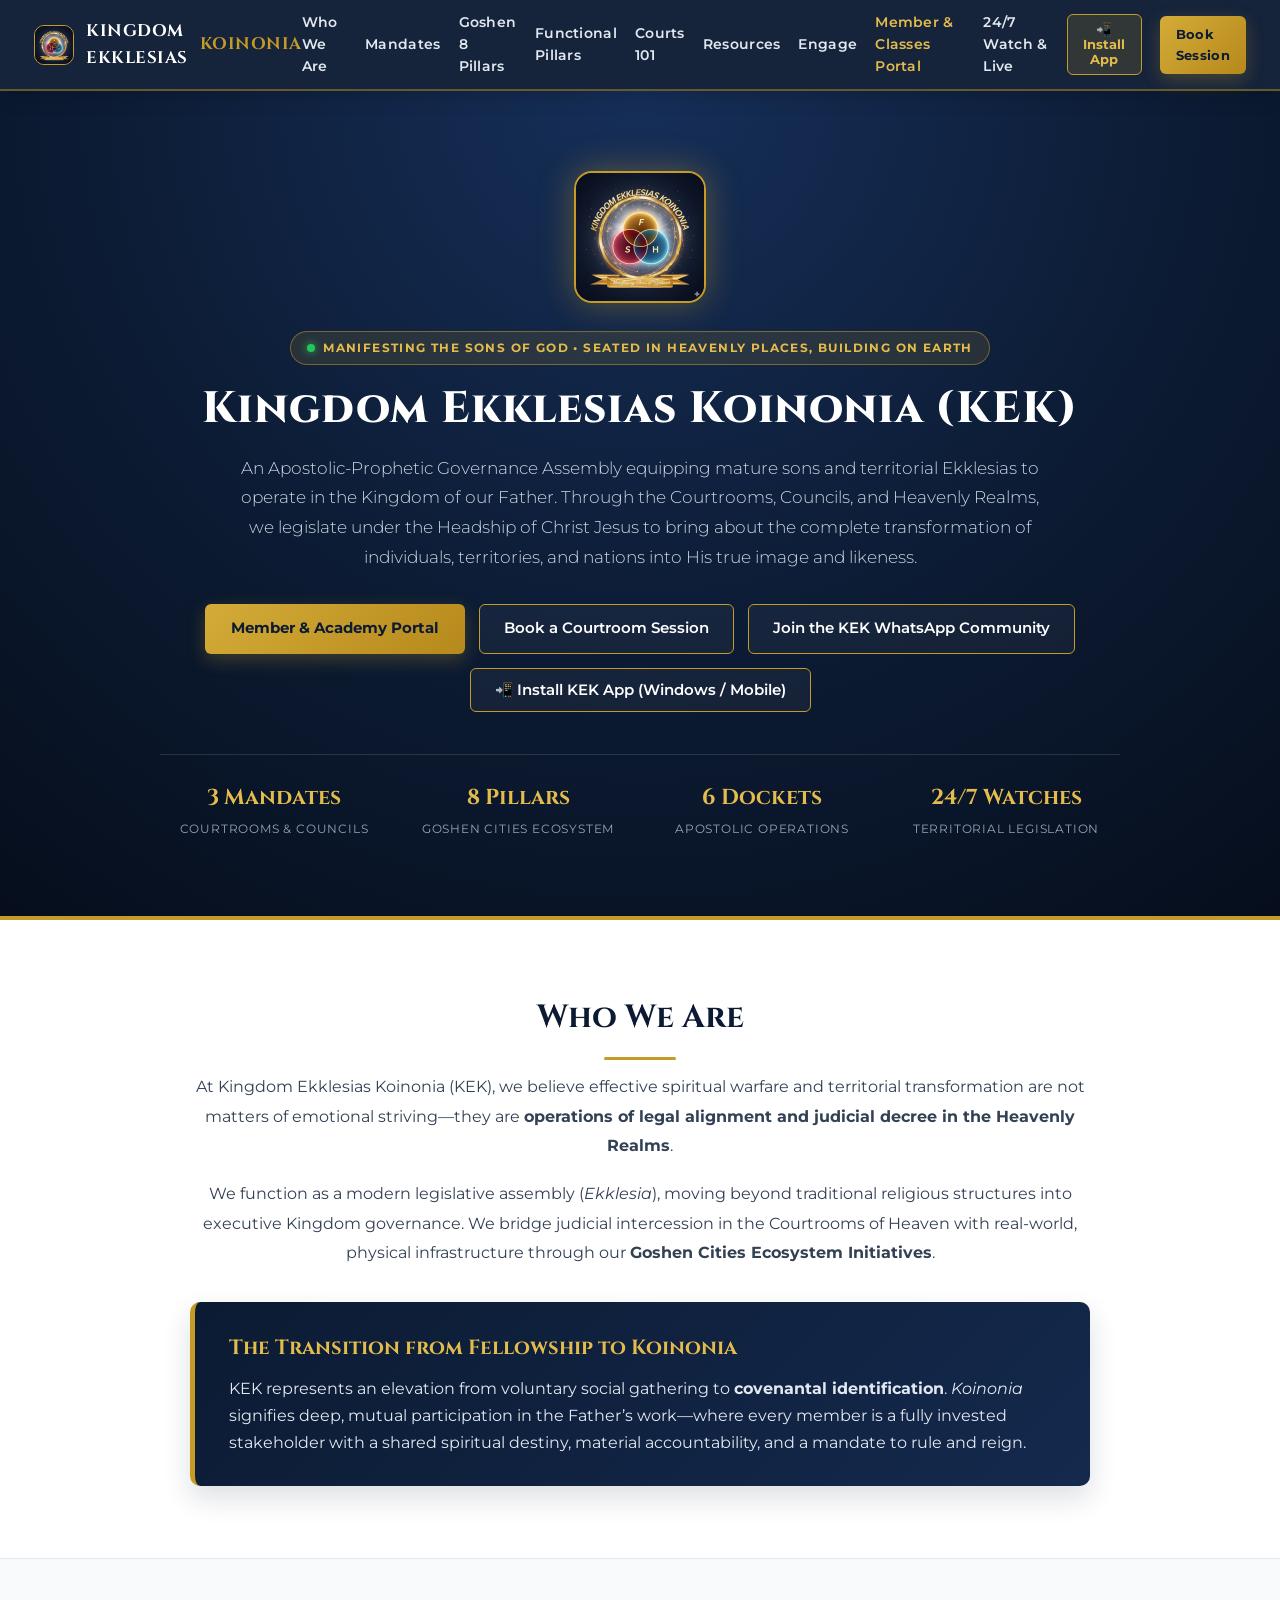
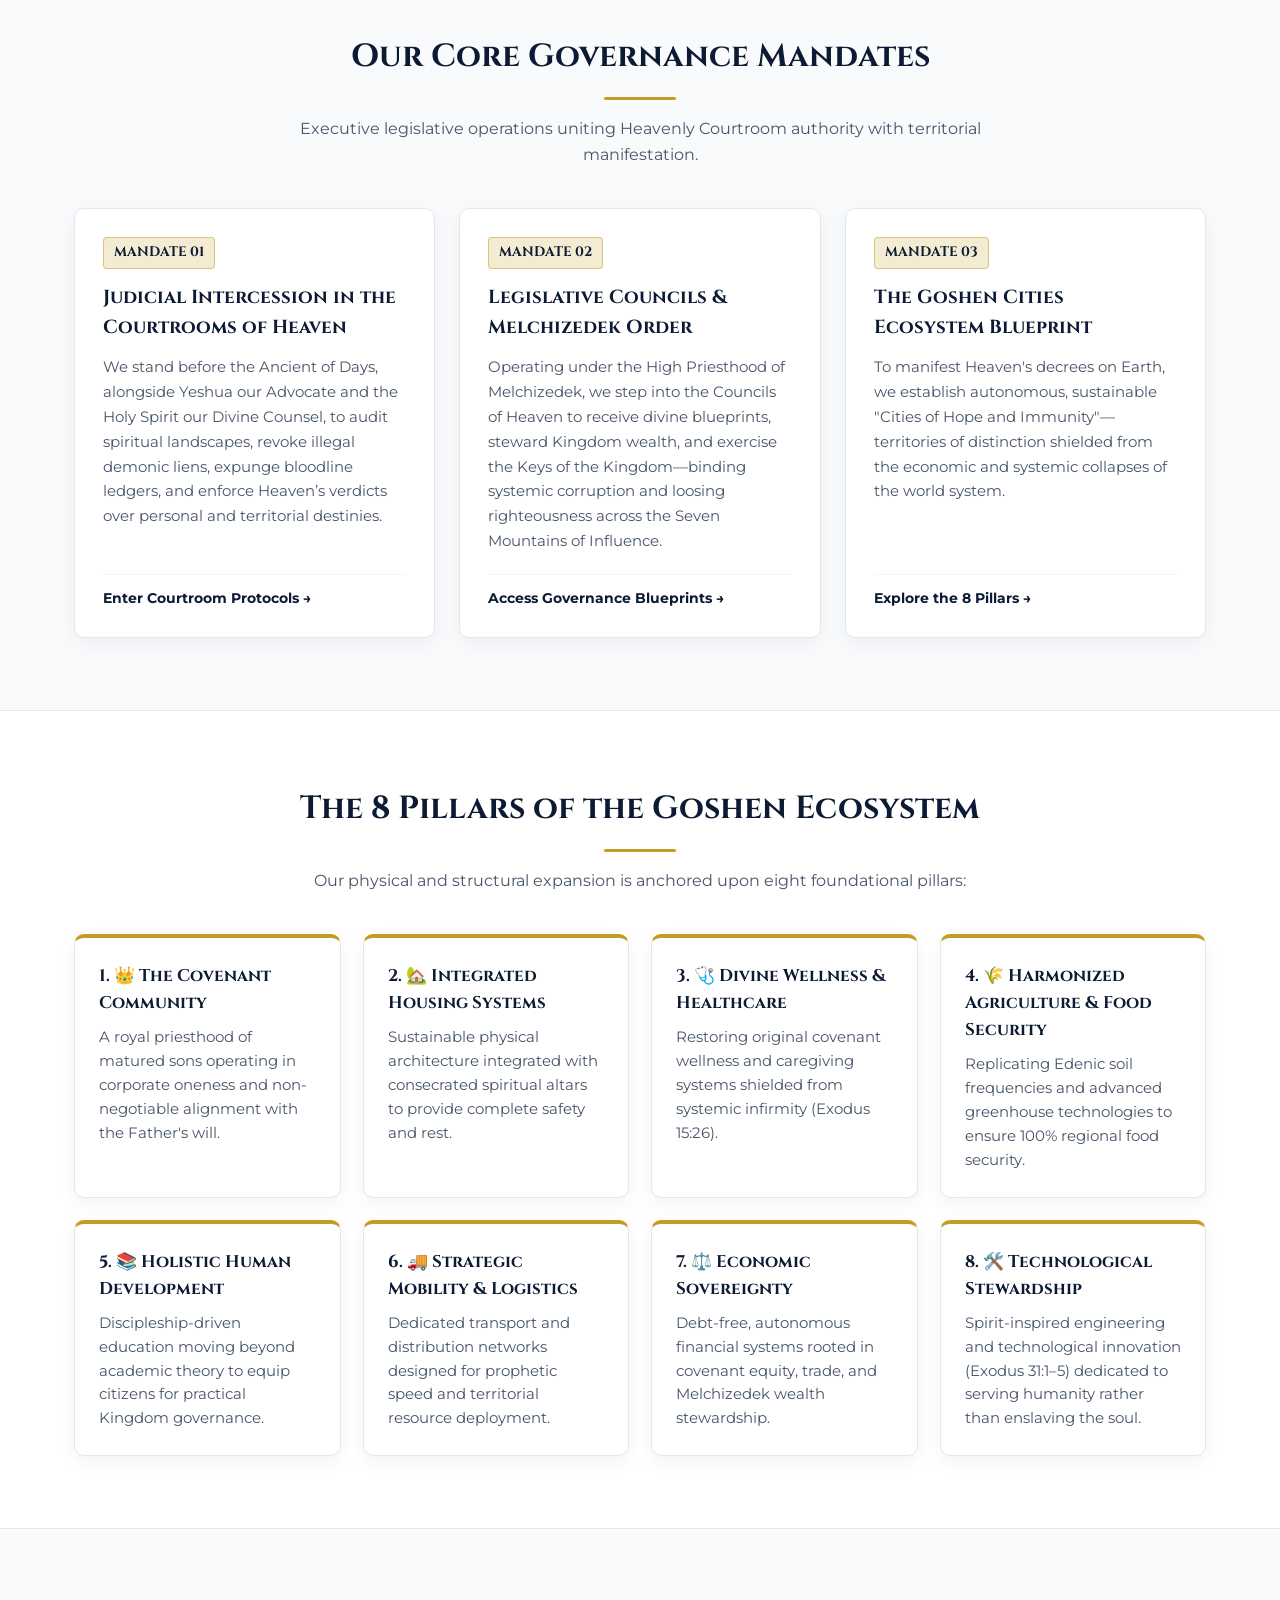
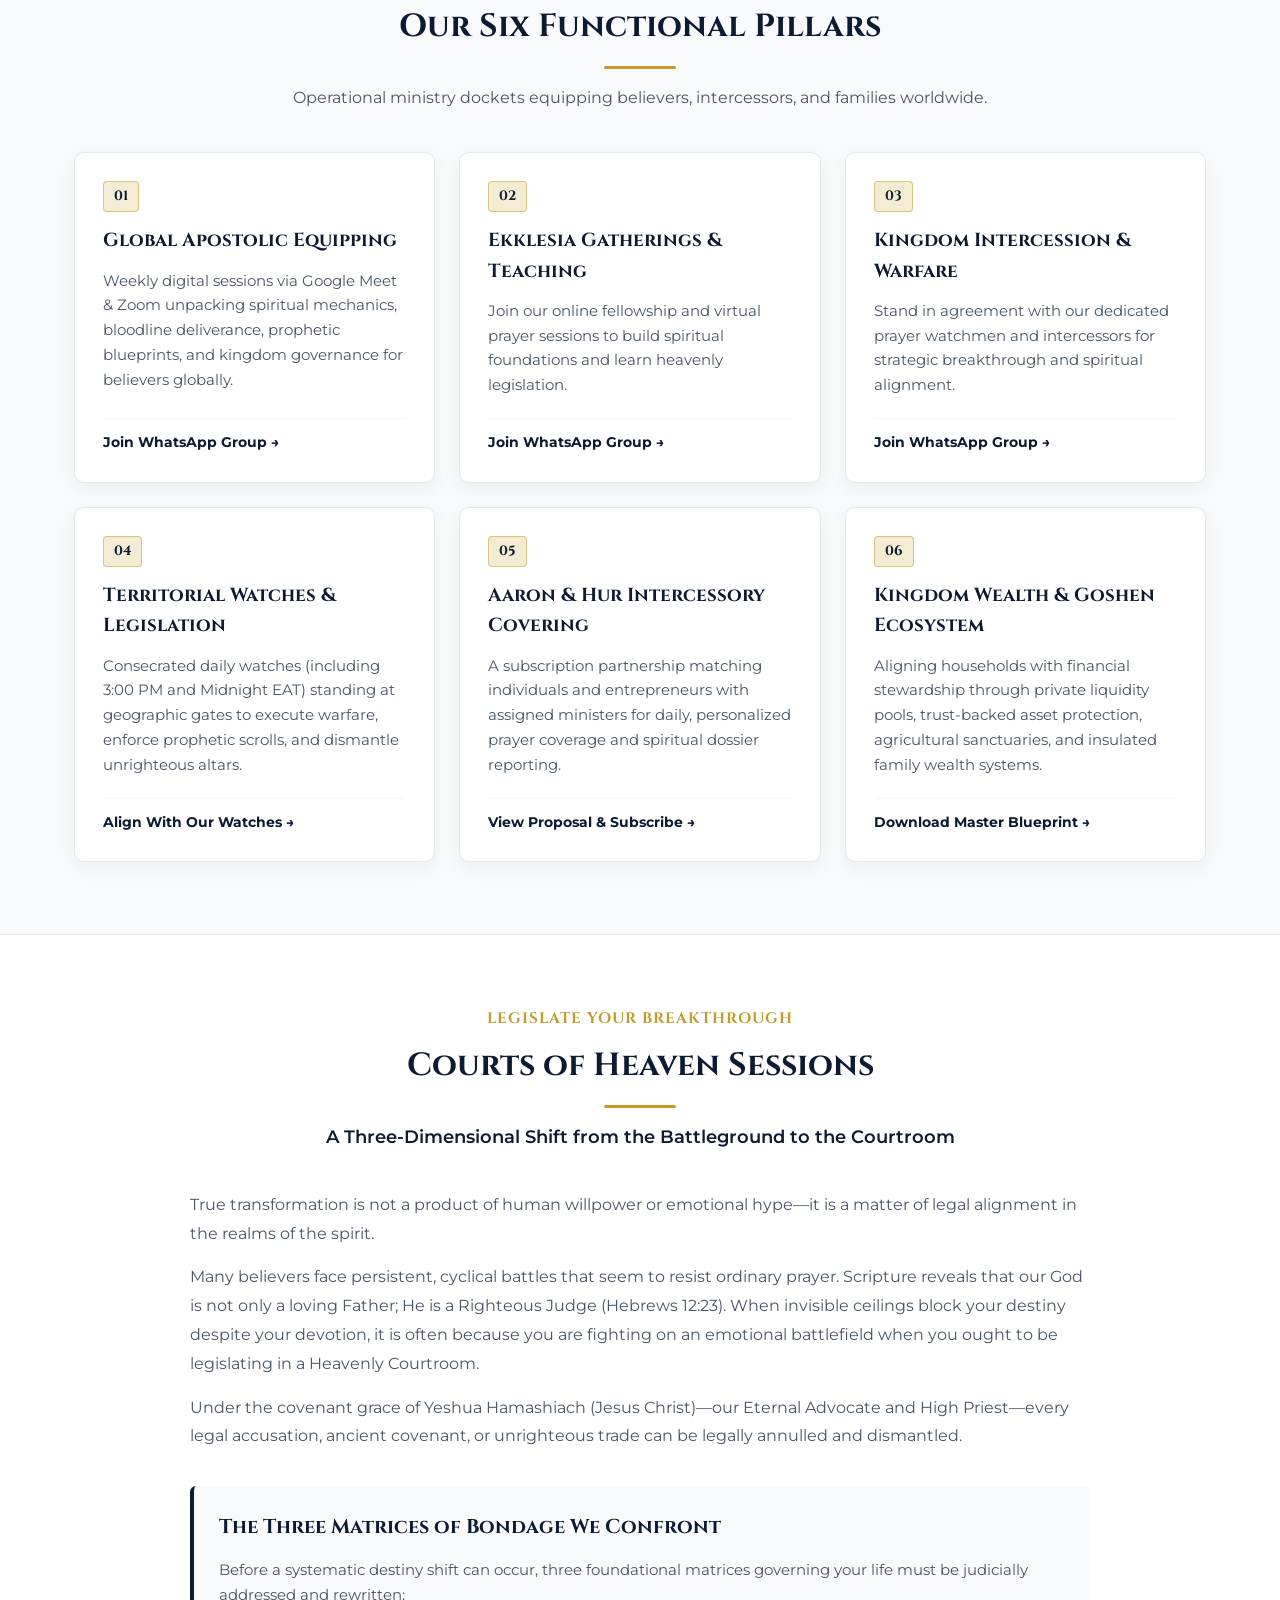
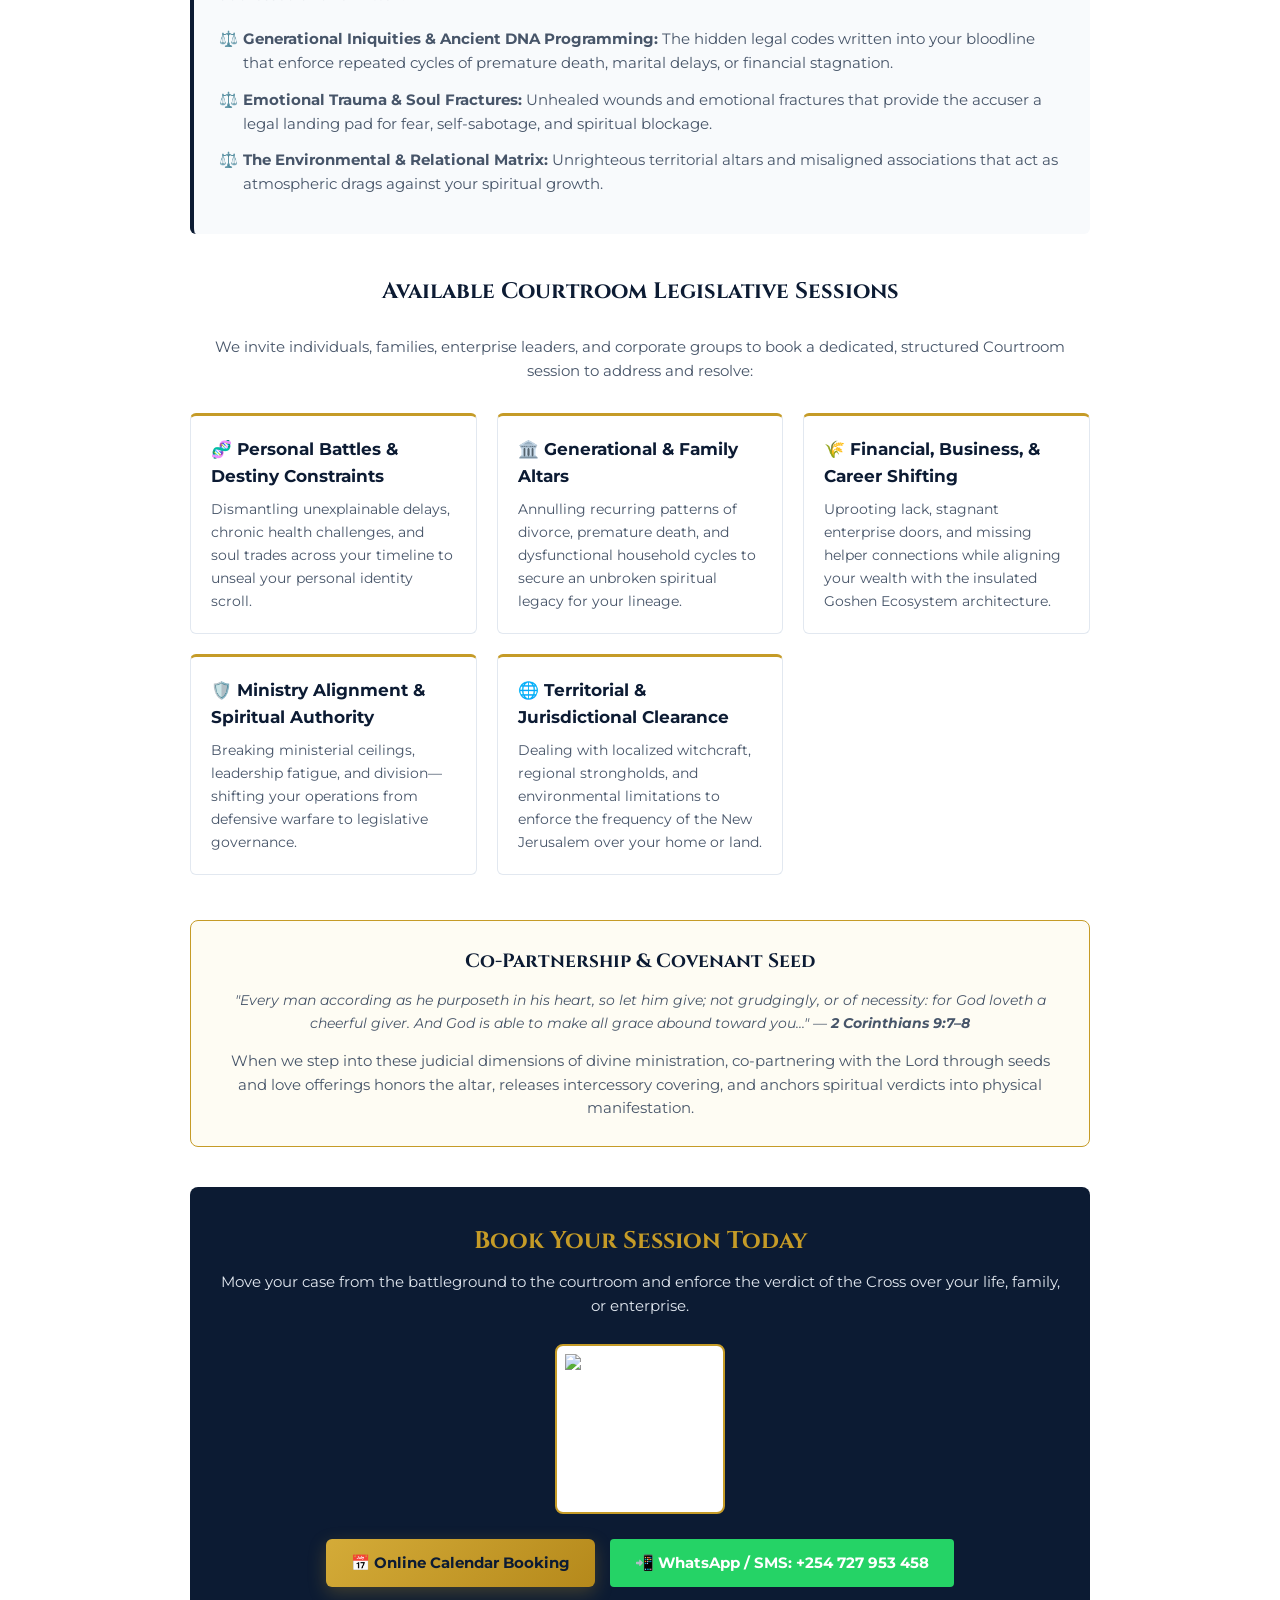
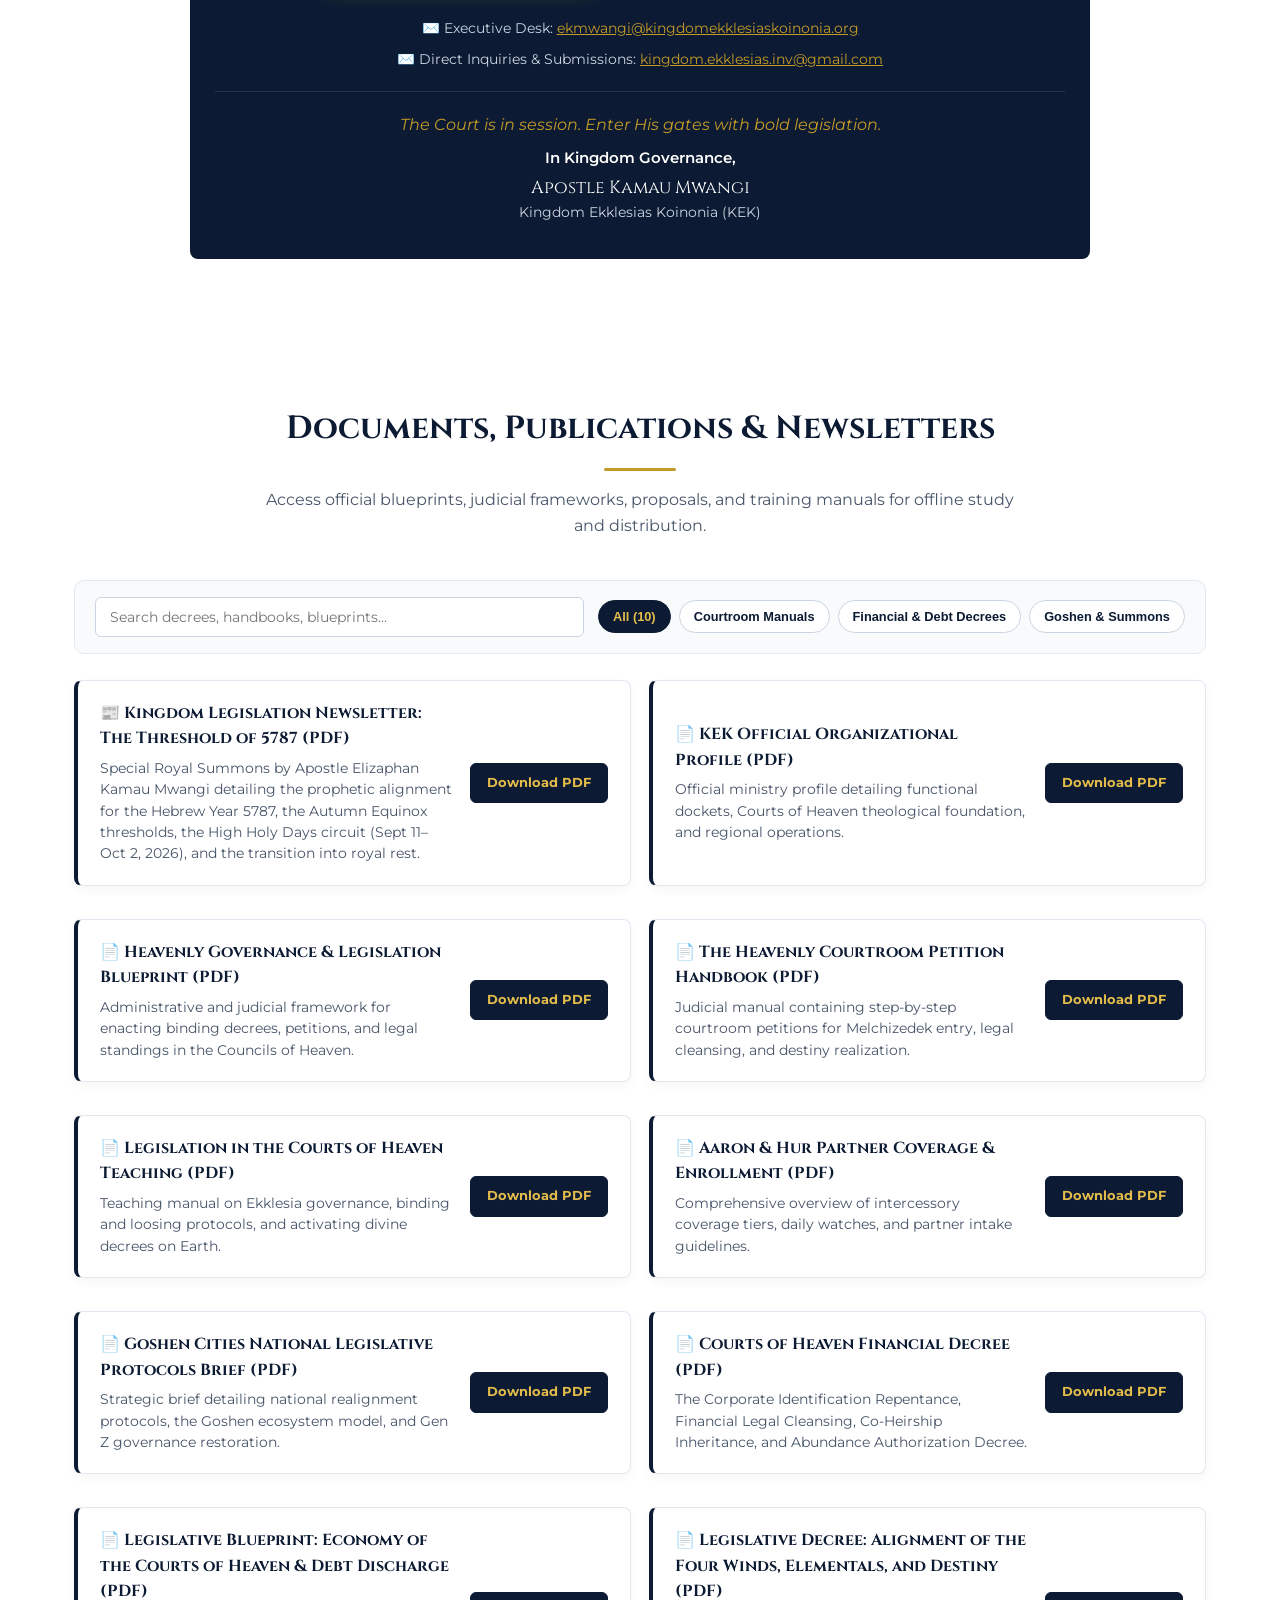
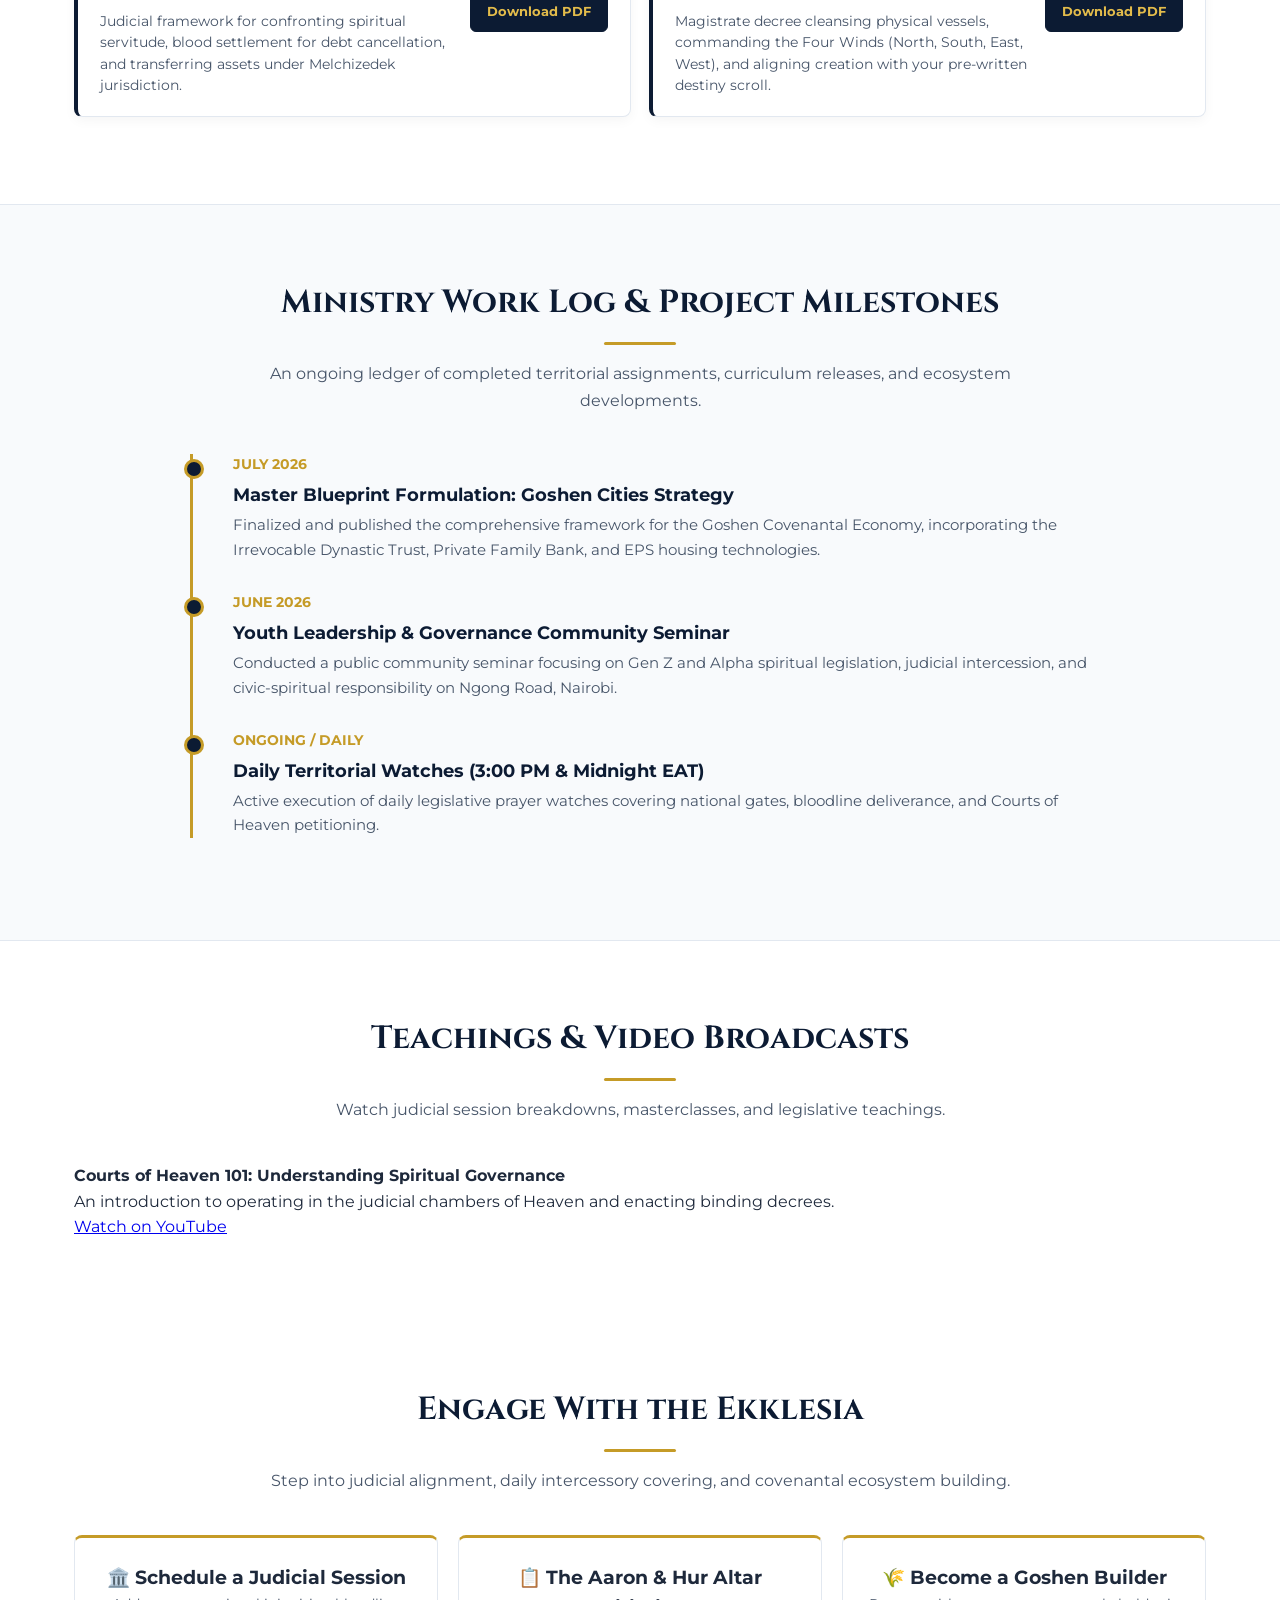
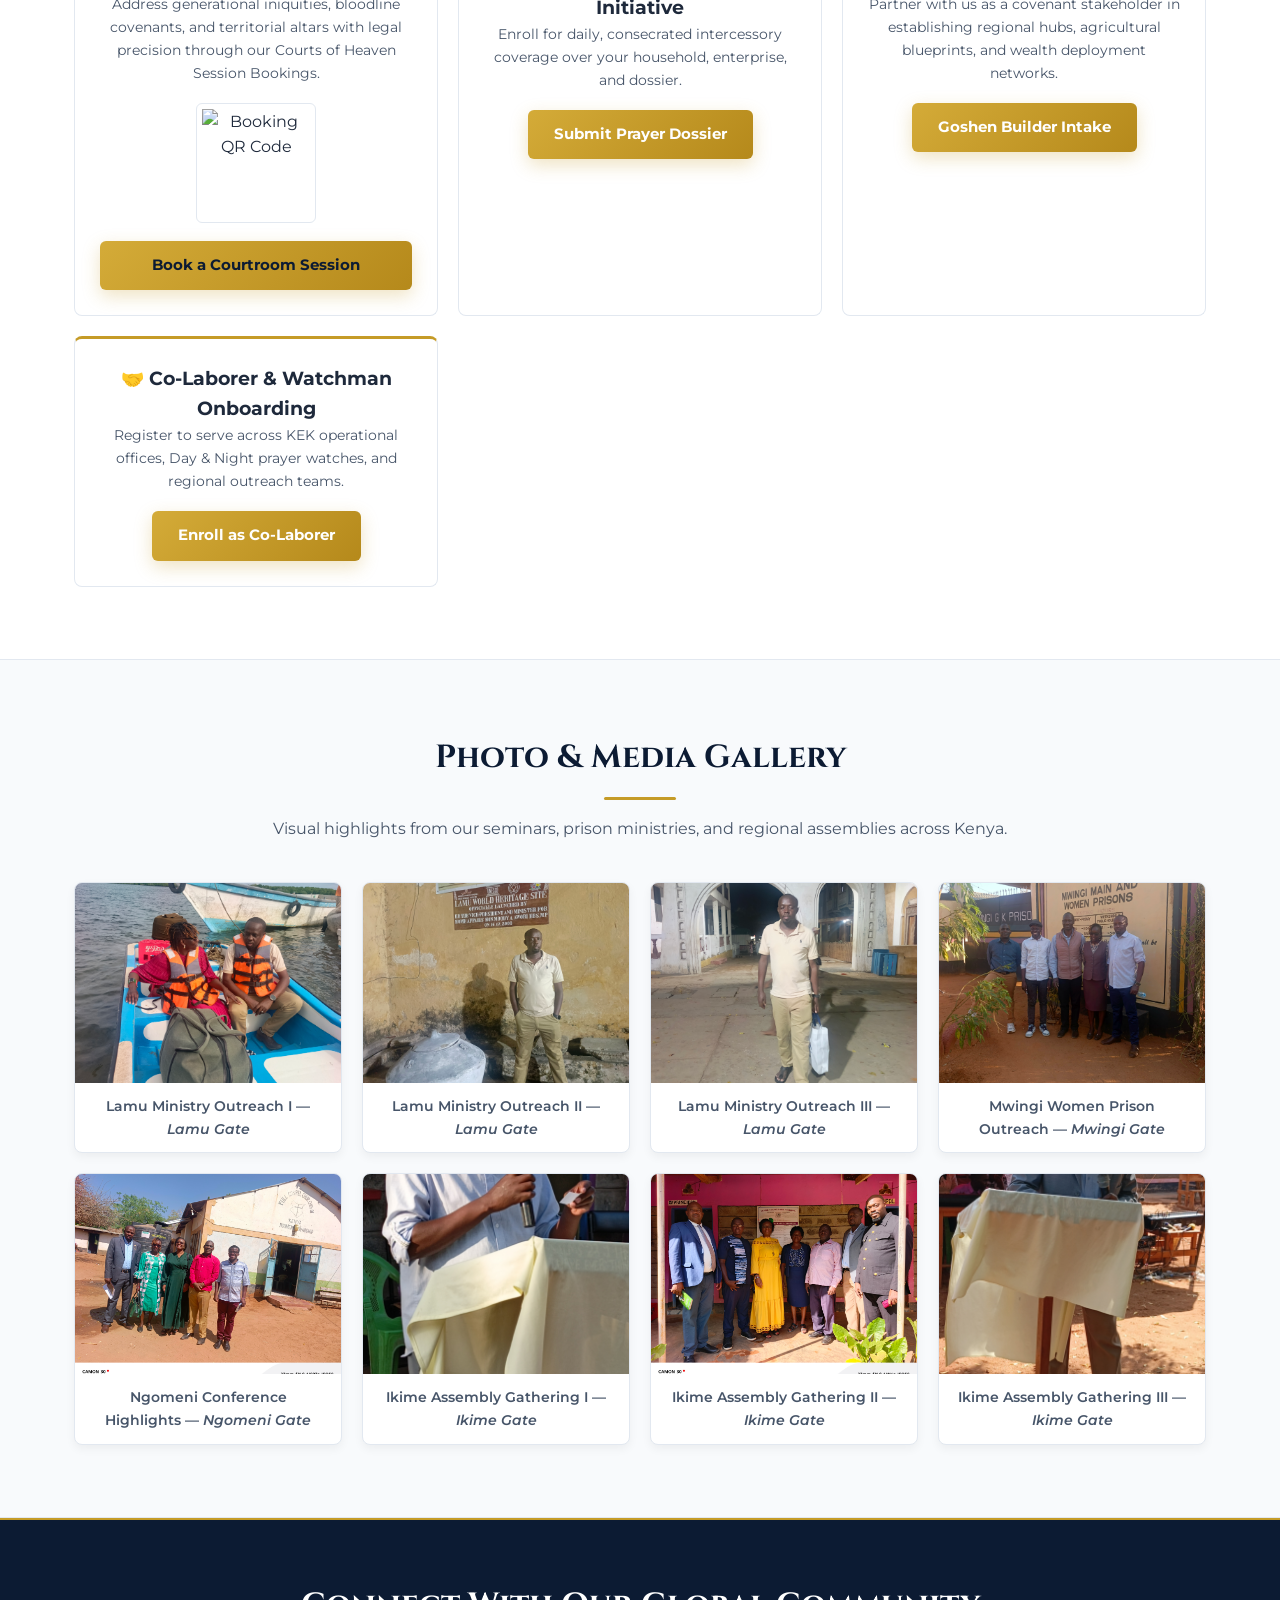
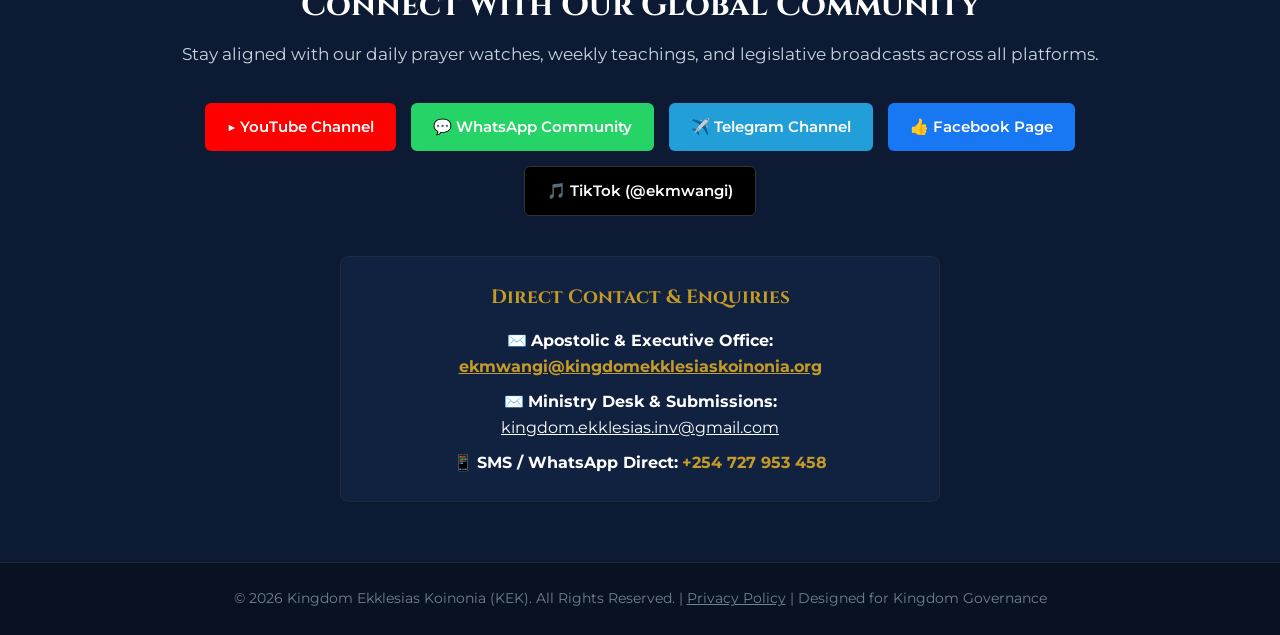
==== commit 59dc30bf: "Add links to Member Portal and Watch Hub" ====
--- a/index.html
+++ b/index.html
@@ -772,6 +772,8 @@
                 <a href="#courtroom-101">Courts 101</a>
                 <a href="#resources">Resources</a>
                 <a href="#forms">Engage</a>
+                <a href="portal.html" style="color: var(--gold-bright);">Member &amp; Classes Portal</a>
+                <a href="watch-hub.html">24/7 Watch &amp; Live</a>
                 <button type="button" onclick="triggerKEKInstall()" class="btn-install-nav pwa-install-trigger">
                     📲 Install App
                 </button>
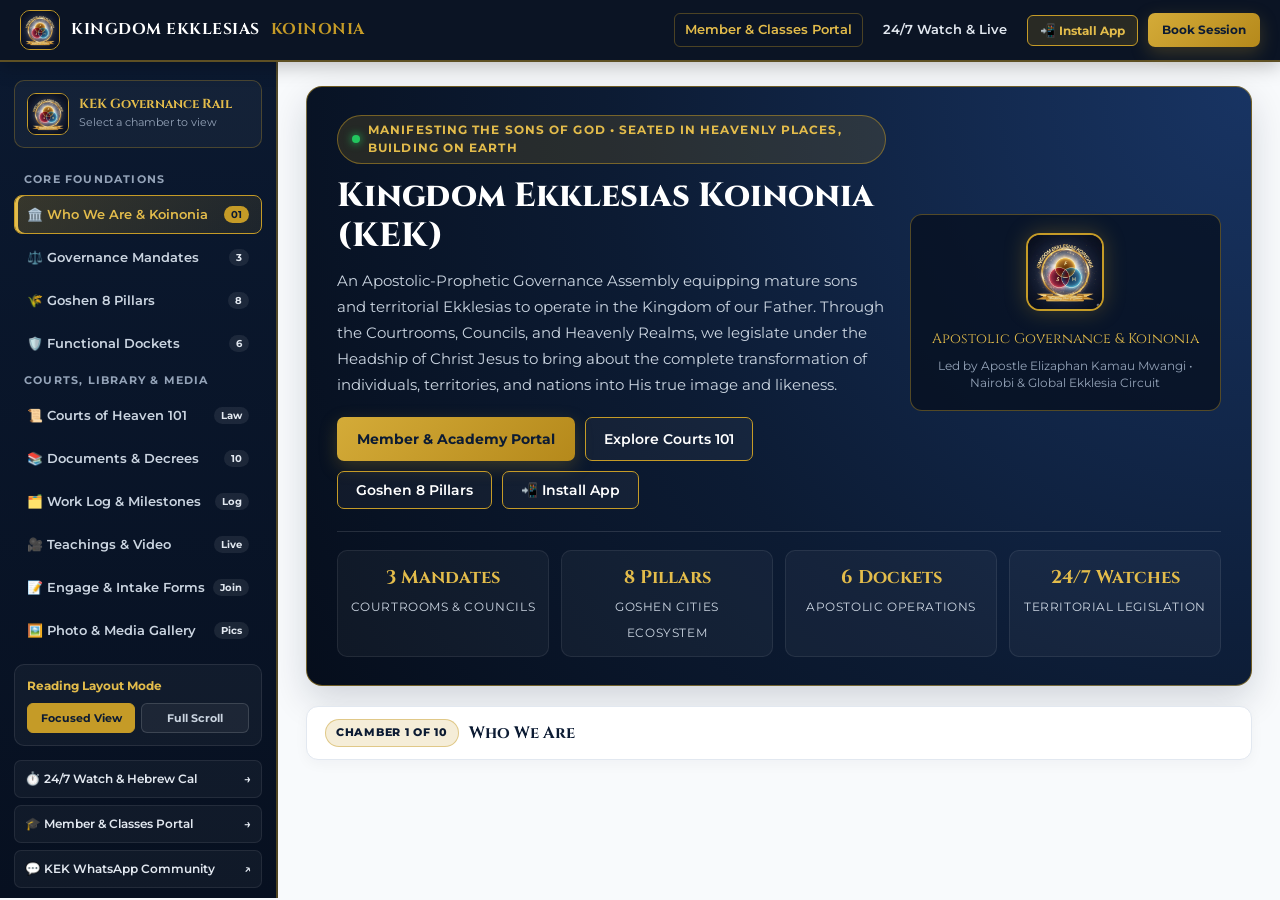
==== commit 20603e0b: "Update print statement from 'Hello' to 'Goodbye'" ====
--- a/index.html
+++ b/index.html
@@ -88,6 +88,11 @@
             --slate: #475569;
             --light-bg: #f8fafc;
             --white: #ffffff;
+            --rail-width: 278px;
+        }
+
+        * {
+            box-sizing: border-box;
         }
 
         html {
@@ -97,46 +102,48 @@
         body {
             font-family: 'Montserrat', sans-serif;
             color: #1e293b;
-            background-color: var(--white);
+            background-color: var(--light-bg);
             margin: 0;
             overflow-x: hidden;
         }
 
-        /* STICKY EXECUTIVE HEADER */
-        header {
-            background: rgba(12, 27, 51, 0.96);
+        /* TOP SANCTUARY BAR */
+        .topbar {
+            background: rgba(7, 16, 32, 0.98);
             backdrop-filter: blur(10px);
             border-bottom: 2px solid rgba(197, 155, 39, 0.45);
             position: sticky;
             top: 0;
-            z-index: 1000;
-            box-shadow: 0 4px 20px rgba(0, 0, 0, 0.2);
-        }
-
-        .nav-container {
-            max-width: 1260px;
+            z-index: 1200;
+            box-shadow: 0 4px 20px rgba(0, 0, 0, 0.25);
+        }
+
+        .topbar-inner {
+            max-width: 1520px;
             margin: 0 auto;
-            padding: 12px 24px;
+            padding: 10px 20px;
             display: flex;
             justify-content: space-between;
             align-items: center;
+            gap: 14px;
+            flex-wrap: wrap;
         }
 
         .logo {
             display: flex;
             align-items: center;
-            gap: 12px;
+            gap: 11px;
             text-decoration: none;
             font-family: 'Cinzel', serif;
             font-weight: 700;
-            font-size: 1.05rem;
+            font-size: 0.98rem;
             color: var(--white);
             letter-spacing: 0.5px;
         }
 
         .logo img {
-            width: 44px;
-            height: 44px;
+            width: 40px;
+            height: 40px;
             border-radius: 10px;
             border: 1.5px solid var(--gold);
             object-fit: cover;
@@ -146,107 +153,339 @@
             color: var(--gold);
         }
 
-        header nav {
-            display: flex;
-            align-items: center;
-            gap: 18px;
-        }
-
-        header nav a {
+        .topbar-actions {
+            display: flex;
+            align-items: center;
+            gap: 10px;
+            flex-wrap: wrap;
+        }
+
+        .top-link {
             color: #e2e8f0;
             text-decoration: none;
-            font-size: 0.85rem;
+            font-size: 0.8rem;
             font-weight: 600;
-            letter-spacing: 0.3px;
-            transition: color 0.25s ease;
-        }
-
-        header nav a:hover {
-            color: var(--gold-bright);
+            padding: 6px 10px;
+            border-radius: 6px;
+            transition: all 0.2s ease;
+        }
+
+        .top-link:hover {
+            color: var(--gold-bright);
+            background: rgba(255, 255, 255, 0.06);
+        }
+
+        .top-link.highlight {
+            color: var(--gold-bright);
+            border: 1px solid rgba(197, 155, 39, 0.35);
         }
 
         .btn-install-nav {
             background: rgba(197, 155, 39, 0.16);
             color: var(--gold-bright);
             border: 1px solid var(--gold);
-            padding: 7px 14px;
+            padding: 7px 12px;
+            border-radius: 6px;
+            font-size: 0.78rem;
+            font-weight: 700;
+            cursor: pointer;
+            display: inline-flex;
+            align-items: center;
+            gap: 6px;
+            transition: all 0.2s ease;
+            font-family: 'Montserrat', sans-serif;
+        }
+
+        .btn-install-nav:hover {
+            background: var(--gold);
+            color: var(--navy);
+        }
+
+        .btn-gold {
+            display: inline-flex;
+            align-items: center;
+            justify-content: center;
+            gap: 8px;
+            background: linear-gradient(135deg, #d4ab38 0%, #b5891b 100%);
+            color: var(--navy) !important;
+            padding: 11px 20px;
+            border-radius: 7px;
+            font-weight: 700;
+            font-size: 0.86rem;
+            text-decoration: none;
+            border: none;
+            cursor: pointer;
+            box-shadow: 0 6px 18px rgba(197, 155, 39, 0.25);
+            transition: transform 0.2s ease, box-shadow 0.2s ease;
+            font-family: 'Montserrat', sans-serif;
+        }
+
+        .btn-gold:hover {
+            transform: translateY(-2px);
+            box-shadow: 0 10px 24px rgba(197, 155, 39, 0.38);
+        }
+
+        .btn-outline-gold {
+            display: inline-flex;
+            align-items: center;
+            justify-content: center;
+            gap: 8px;
+            padding: 10px 18px;
+            border: 1.5px solid var(--gold);
+            color: var(--white);
+            text-decoration: none;
+            border-radius: 7px;
+            font-weight: 600;
+            font-size: 0.85rem;
+            transition: all 0.2s ease;
+            background: rgba(255, 255, 255, 0.04);
+            cursor: pointer;
+            font-family: 'Montserrat', sans-serif;
+        }
+
+        .btn-outline-gold:hover {
+            background-color: var(--gold);
+            color: var(--navy);
+        }
+
+        .mobile-rail-toggle {
+            display: none;
+            background: var(--navy);
+            color: var(--gold-bright);
+            border: 1px solid var(--gold);
+            padding: 7px 12px;
             border-radius: 6px;
             font-size: 0.8rem;
             font-weight: 700;
             cursor: pointer;
-            display: inline-flex;
-            align-items: center;
+            font-family: 'Montserrat', sans-serif;
+        }
+
+        /* LEFT-COLUMN SHELL */
+        .app-shell {
+            max-width: 1520px;
+            margin: 0 auto;
+            display: grid;
+            grid-template-columns: var(--rail-width) minmax(0, 1fr);
+            min-height: calc(100vh - 64px);
+            align-items: start;
+        }
+
+        /* LEFT NAVIGATION COLUMN */
+        .left-rail {
+            position: sticky;
+            top: 64px;
+            height: calc(100vh - 64px);
+            overflow-y: auto;
+            background: linear-gradient(180deg, #0b1930 0%, #071020 100%);
+            border-right: 2px solid rgba(197, 155, 39, 0.38);
+            padding: 18px 14px 24px;
+            color: var(--white);
+            z-index: 1050;
+            scrollbar-width: thin;
+            scrollbar-color: rgba(197, 155, 39, 0.45) transparent;
+        }
+
+        .rail-brand-card {
+            background: rgba(255, 255, 255, 0.04);
+            border: 1px solid rgba(197, 155, 39, 0.3);
+            border-radius: 10px;
+            padding: 12px;
+            margin-bottom: 14px;
+            display: flex;
+            align-items: center;
+            gap: 10px;
+        }
+
+        .rail-brand-card img {
+            width: 42px;
+            height: 42px;
+            border-radius: 9px;
+            border: 1.5px solid var(--gold);
+            object-fit: cover;
+            flex-shrink: 0;
+        }
+
+        .rail-brand-title {
+            font-family: 'Cinzel', serif;
+            font-size: 0.82rem;
+            font-weight: 700;
+            color: var(--gold-bright);
+            line-height: 1.25;
+        }
+
+        .rail-brand-sub {
+            font-size: 0.69rem;
+            color: #94a3b8;
+            margin-top: 2px;
+        }
+
+        .rail-group-label {
+            font-size: 0.66rem;
+            font-weight: 700;
+            text-transform: uppercase;
+            letter-spacing: 1.2px;
+            color: #94a3b8;
+            padding: 10px 10px 6px;
+        }
+
+        .rail-nav-list {
+            display: flex;
+            flex-direction: column;
+            gap: 4px;
+        }
+
+        .rail-nav-btn {
+            width: 100%;
+            background: transparent;
+            border: 1px solid transparent;
+            color: #cbd5e1;
+            padding: 10px 12px;
+            border-radius: 8px;
+            text-align: left;
+            font-family: 'Montserrat', sans-serif;
+            font-size: 0.8rem;
+            font-weight: 600;
+            cursor: pointer;
+            display: flex;
+            align-items: center;
+            justify-content: space-between;
+            gap: 8px;
+            transition: all 0.18s ease;
+        }
+
+        .rail-nav-btn:hover {
+            background: rgba(197, 155, 39, 0.11);
+            color: var(--white);
+            border-color: rgba(197, 155, 39, 0.25);
+        }
+
+        .rail-nav-btn.active {
+            background: linear-gradient(135deg, rgba(197, 155, 39, 0.24), rgba(197, 155, 39, 0.1));
+            color: var(--gold-bright);
+            border-color: var(--gold);
+            box-shadow: inset 3px 0 0 var(--gold-bright);
+        }
+
+        .rail-badge {
+            font-size: 0.65rem;
+            font-weight: 700;
+            background: rgba(255, 255, 255, 0.08);
+            color: #e2e8f0;
+            padding: 2px 7px;
+            border-radius: 999px;
+        }
+
+        .rail-nav-btn.active .rail-badge {
+            background: var(--gold);
+            color: var(--navy);
+        }
+
+        .rail-mode-box {
+            margin-top: 14px;
+            padding: 12px;
+            border-radius: 10px;
+            background: rgba(255, 255, 255, 0.04);
+            border: 1px solid rgba(255, 255, 255, 0.09);
+        }
+
+        .rail-mode-title {
+            font-size: 0.72rem;
+            font-weight: 700;
+            color: var(--gold-bright);
+            margin-bottom: 8px;
+        }
+
+        .mode-switch-row {
+            display: grid;
+            grid-template-columns: 1fr 1fr;
             gap: 6px;
-            transition: all 0.25s ease;
+        }
+
+        .mode-btn {
+            background: rgba(255, 255, 255, 0.05);
+            border: 1px solid rgba(255, 255, 255, 0.14);
+            color: #cbd5e1;
+            padding: 7px 6px;
+            border-radius: 6px;
+            font-size: 0.71rem;
+            font-weight: 700;
+            cursor: pointer;
             font-family: 'Montserrat', sans-serif;
-        }
-
-        .btn-install-nav:hover {
+            transition: all 0.2s ease;
+        }
+
+        .mode-btn.active {
             background: var(--gold);
             color: var(--navy);
-        }
-
-        /* HAMBURGER */
-        .hamburger {
-            display: none;
+            border-color: var(--gold);
+        }
+
+        .rail-quick-links {
+            margin-top: 14px;
+            display: flex;
             flex-direction: column;
+            gap: 7px;
+        }
+
+        .rail-ext-link {
+            text-decoration: none;
+            font-size: 0.78rem;
+            font-weight: 600;
+            color: #e2e8f0;
+            padding: 8px 10px;
+            border-radius: 7px;
+            background: rgba(255, 255, 255, 0.04);
+            border: 1px solid rgba(255, 255, 255, 0.08);
+            display: flex;
+            align-items: center;
             justify-content: space-between;
-            width: 28px;
-            height: 20px;
-            background: transparent;
-            border: none;
-            cursor: pointer;
-            padding: 0;
-            z-index: 1010;
-        }
-
-        .hamburger .bar {
-            width: 100%;
-            height: 3px;
-            background-color: var(--white);
-            border-radius: 2px;
-            transition: all 0.3s ease;
-        }
-
-        /* ROYAL HERO SECTION */
-        .hero {
-            background: radial-gradient(circle at top center, #162f59 0%, #0c1b33 55%, #060e1c 100%);
+            transition: all 0.2s ease;
+        }
+
+        .rail-ext-link:hover {
+            border-color: var(--gold);
+            color: var(--gold-bright);
+        }
+
+        /* MAIN STAGE AREA */
+        .main-stage {
+            padding: 24px 28px 56px;
+            min-width: 0;
+        }
+
+        /* COMPACT COMMAND HERO AT TOP OF STAGE */
+        .command-hero {
+            background: radial-gradient(circle at top right, #183463 0%, #0c1b33 58%, #060e1c 100%);
             color: var(--white);
-            padding: 80px 24px 75px;
-            text-align: center;
-            position: relative;
-            border-bottom: 4px solid var(--gold);
-        }
-
-        .hero-content {
-            max-width: 960px;
-            margin: 0 auto;
-        }
-
-        .hero-crest {
-            width: 132px;
-            height: 132px;
-            border-radius: 18px;
-            border: 2.5px solid var(--gold);
-            box-shadow: 0 0 34px rgba(197, 155, 39, 0.42);
-            object-fit: cover;
+            border-radius: 16px;
+            padding: 28px 30px;
+            border: 1.5px solid rgba(197, 155, 39, 0.55);
+            box-shadow: 0 14px 36px rgba(12, 27, 51, 0.16);
             margin-bottom: 20px;
+        }
+
+        .command-hero-top {
+            display: grid;
+            grid-template-columns: minmax(0, 1.5fr) minmax(240px, 0.85fr);
+            gap: 24px;
+            align-items: center;
         }
 
         .hero-status-pill {
             display: inline-flex;
             align-items: center;
             gap: 8px;
-            background: rgba(197, 155, 39, 0.14);
+            background: rgba(197, 155, 39, 0.15);
             border: 1px solid rgba(197, 155, 39, 0.5);
             color: var(--gold-bright);
-            padding: 6px 16px;
+            padding: 5px 14px;
             border-radius: 999px;
-            font-size: 0.78rem;
-            font-weight: 700;
-            letter-spacing: 1.4px;
+            font-size: 0.72rem;
+            font-weight: 700;
+            letter-spacing: 1.1px;
             text-transform: uppercase;
-            margin-bottom: 18px;
+            margin-bottom: 12px;
         }
 
         .pulse-dot {
@@ -255,133 +494,213 @@
             border-radius: 50%;
             background: #22c55e;
             box-shadow: 0 0 8px #22c55e;
-        }
-
-        .hero h1 {
-            font-family: 'Cinzel', serif;
-            font-size: 2.75rem;
+            flex-shrink: 0;
+        }
+
+        .command-hero h1 {
+            font-family: 'Cinzel', serif;
+            font-size: 2.1rem;
             font-weight: 800;
             line-height: 1.2;
-            margin: 0 0 18px;
+            margin: 0 0 12px;
             color: var(--white);
-            letter-spacing: 0.8px;
-        }
-
-        .hero p {
-            font-size: 1.06rem;
-            line-height: 1.75;
+        }
+
+        .command-hero p {
+            font-size: 0.96rem;
+            line-height: 1.68;
             color: #cbd5e1;
-            max-width: 820px;
-            margin: 0 auto;
+            margin: 0;
+        }
+
+        .hero-spotlight-card {
+            background: rgba(6, 14, 28, 0.72);
+            border: 1px solid rgba(197, 155, 39, 0.4);
+            border-radius: 12px;
+            padding: 18px;
+            text-align: center;
+        }
+
+        .hero-spotlight-card img {
+            width: 78px;
+            height: 78px;
+            border-radius: 14px;
+            border: 2px solid var(--gold);
+            object-fit: cover;
+            margin-bottom: 10px;
+            box-shadow: 0 0 22px rgba(197, 155, 39, 0.3);
+        }
+
+        .spotlight-quote {
+            font-family: 'Cinzel', serif;
+            font-size: 0.88rem;
+            color: var(--gold-bright);
+            margin-bottom: 6px;
+        }
+
+        .spotlight-meta {
+            font-size: 0.76rem;
+            color: #94a3b8;
+            line-height: 1.45;
         }
 
         .hero-actions {
             display: flex;
             flex-wrap: wrap;
-            justify-content: center;
-            gap: 14px;
-            margin-top: 32px;
-        }
-
-        .btn-gold {
-            display: inline-flex;
-            align-items: center;
-            justify-content: center;
-            gap: 8px;
-            background: linear-gradient(135deg, #d4ab38 0%, #b5891b 100%);
-            color: var(--navy) !important;
-            padding: 13px 26px;
-            border-radius: 6px;
-            font-weight: 700;
-            font-size: 0.92rem;
-            text-decoration: none;
-            border: none;
-            cursor: pointer;
-            box-shadow: 0 6px 18px rgba(197, 155, 39, 0.28);
-            transition: transform 0.2s ease, box-shadow 0.2s ease;
-        }
-
-        .btn-gold:hover {
-            transform: translateY(-2px);
-            box-shadow: 0 10px 24px rgba(197, 155, 39, 0.4);
-        }
-
-        .btn-outline-gold {
-            display: inline-flex;
-            align-items: center;
-            justify-content: center;
-            gap: 8px;
-            padding: 12px 24px;
-            border: 1.5px solid var(--gold);
-            color: var(--white);
-            text-decoration: none;
-            border-radius: 6px;
-            font-weight: 600;
-            font-size: 0.92rem;
-            transition: all 0.25s ease;
-            background: rgba(255, 255, 255, 0.04);
-            cursor: pointer;
-            font-family: 'Montserrat', sans-serif;
-        }
-
-        .btn-outline-gold:hover {
-            background-color: var(--gold);
-            color: var(--navy);
-        }
-
-        /* HERO METRICS BAR */
+            gap: 10px;
+            margin-top: 20px;
+        }
+
         .hero-metrics {
-            max-width: 960px;
-            margin: 42px auto 0;
-            padding-top: 26px;
+            margin-top: 22px;
+            padding-top: 18px;
             border-top: 1px solid rgba(255, 255, 255, 0.12);
             display: grid;
             grid-template-columns: repeat(4, 1fr);
-            gap: 16px;
-        }
-
-        .metric-item strong {
+            gap: 12px;
+        }
+
+        .metric-tile {
+            background: rgba(255, 255, 255, 0.04);
+            border: 1px solid rgba(255, 255, 255, 0.08);
+            border-radius: 10px;
+            padding: 12px;
+            text-align: center;
+            cursor: pointer;
+            transition: all 0.2s ease;
+        }
+
+        .metric-tile:hover {
+            border-color: var(--gold);
+            background: rgba(197, 155, 39, 0.12);
+            transform: translateY(-2px);
+        }
+
+        .metric-tile strong {
             display: block;
             font-family: 'Cinzel', serif;
-            font-size: 1.35rem;
-            color: var(--gold-bright);
-        }
-
-        .metric-item span {
+            font-size: 1.15rem;
+            color: var(--gold-bright);
+        }
+
+        .metric-tile span {
+            font-size: 0.72rem;
+            color: #cbd5e1;
+            text-transform: uppercase;
+            letter-spacing: 0.6px;
+        }
+
+        /* STAGE TOOLBAR (PREV / NEXT CHAMBER STEPPER) */
+        .stage-stepper {
+            background: var(--white);
+            border: 1px solid #e2e8f0;
+            border-radius: 12px;
+            padding: 12px 18px;
+            margin-bottom: 20px;
+            display: flex;
+            justify-content: space-between;
+            align-items: center;
+            gap: 12px;
+            flex-wrap: wrap;
+            box-shadow: 0 4px 14px rgba(12, 27, 51, 0.04);
+        }
+
+        .stepper-current {
+            display: flex;
+            align-items: center;
+            gap: 10px;
+            flex-wrap: wrap;
+        }
+
+        .stepper-tag {
+            background: rgba(197, 155, 39, 0.18);
+            color: var(--navy);
+            border: 1px solid rgba(197, 155, 39, 0.45);
+            font-size: 0.7rem;
+            font-weight: 800;
+            padding: 4px 10px;
+            border-radius: 999px;
+            text-transform: uppercase;
+            letter-spacing: 0.7px;
+        }
+
+        .stepper-title {
+            font-family: 'Cinzel', serif;
+            font-size: 1.02rem;
+            font-weight: 700;
+            color: var(--navy);
+        }
+
+        .stepper-nav-btns {
+            display: flex;
+            align-items: center;
+            gap: 8px;
+        }
+
+        .step-btn {
+            background: #f1f5f9;
+            color: var(--navy);
+            border: 1px solid #cbd5e1;
+            padding: 7px 14px;
+            border-radius: 7px;
             font-size: 0.78rem;
-            color: #94a3b8;
-            text-transform: uppercase;
-            letter-spacing: 0.8px;
-        }
-
-        /* SECTIONS & TYPOGRAPHY */
-        .section-padding {
-            max-width: 1180px;
-            margin: 0 auto;
-            padding: 72px 24px;
-        }
-
-        .services-bg {
-            background-color: var(--light-bg);
-            border-top: 1px solid #e2e8f0;
-            border-bottom: 1px solid #e2e8f0;
+            font-weight: 700;
+            cursor: pointer;
+            font-family: 'Montserrat', sans-serif;
+            transition: all 0.2s ease;
+        }
+
+        .step-btn:hover:not(:disabled) {
+            background: var(--navy);
+            color: var(--gold-bright);
+            border-color: var(--navy);
+        }
+
+        .step-btn:disabled {
+            opacity: 0.4;
+            cursor: not-allowed;
+        }
+
+        /* CHAMBER PANELS */
+        .chamber-panel {
+            display: none;
+            background: var(--white);
+            border: 1px solid #e2e8f0;
+            border-radius: 16px;
+            padding: 32px;
+            box-shadow: 0 8px 26px rgba(12, 27, 51, 0.06);
+            animation: panelFade 0.24s ease;
+        }
+
+        .chamber-panel.active-chamber {
+            display: block;
+        }
+
+        body.scroll-all-mode .chamber-panel {
+            display: block;
+            margin-bottom: 24px;
+        }
+
+        @keyframes panelFade {
+            from { opacity: 0; transform: translateY(6px); }
+            to { opacity: 1; transform: translateY(0); }
         }
 
         .section-title {
             font-family: 'Cinzel', serif;
-            font-size: 2rem;
+            font-size: 1.75rem;
             color: var(--navy);
             text-align: center;
-            margin: 0 0 12px;
+            margin: 0 0 10px;
         }
 
         .section-title::after {
             content: "";
             display: block;
-            width: 72px;
+            width: 68px;
             height: 3px;
             background: var(--gold);
-            margin: 14px auto 0;
+            margin: 12px auto 0;
             border-radius: 2px;
         }
 
@@ -389,24 +708,24 @@
             text-align: center;
             color: var(--slate);
             max-width: 760px;
-            margin: 16px auto 40px;
+            margin: 14px auto 30px;
+            font-size: 0.96rem;
+            line-height: 1.65;
+        }
+
+        .about-text {
+            max-width: 880px;
+            margin: 0 auto;
             font-size: 1rem;
-            line-height: 1.65;
-        }
-
-        .about-text {
-            max-width: 900px;
-            margin: 0 auto;
-            font-size: 1.03rem;
             line-height: 1.8;
             color: #334155;
             text-align: center;
         }
 
         .koinonia-callout {
-            max-width: 900px;
-            margin: 34px auto 0;
-            padding: 30px 34px;
+            max-width: 880px;
+            margin: 28px auto 0;
+            padding: 26px 30px;
             background: linear-gradient(135deg, #0c1b33 0%, #14294d 100%);
             color: var(--white);
             border-left: 5px solid var(--gold);
@@ -418,79 +737,86 @@
         .koinonia-callout h3 {
             font-family: 'Cinzel', serif;
             color: var(--gold-bright);
-            font-size: 1.28rem;
+            font-size: 1.22rem;
             margin: 0 0 10px;
         }
 
         .koinonia-callout p {
             color: #e2e8f0;
-            font-size: 0.97rem;
-            line-height: 1.75;
+            font-size: 0.95rem;
+            line-height: 1.72;
             margin: 0;
         }
 
         /* CARDS & GRIDS */
         .services-grid {
             display: grid;
-            grid-template-columns: repeat(auto-fit, minmax(310px, 1fr));
-            gap: 24px;
+            grid-template-columns: repeat(auto-fit, minmax(280px, 1fr));
+            gap: 20px;
         }
 
         .service-card {
-            background: var(--white);
+            background: #f8fafc;
             border: 1px solid #e2e8f0;
             border-radius: 10px;
-            padding: 28px;
+            padding: 24px;
             display: flex;
             flex-direction: column;
             justify-content: space-between;
-            box-shadow: 0 6px 20px rgba(15, 23, 42, 0.05);
-            transition: transform 0.25s ease, box-shadow 0.25s ease, border-color 0.25s ease;
+            box-shadow: 0 4px 14px rgba(15, 23, 42, 0.04);
+            transition: transform 0.22s ease, box-shadow 0.22s ease, border-color 0.22s ease;
         }
 
         .service-card:hover {
-            transform: translateY(-4px);
+            transform: translateY(-3px);
             border-color: var(--gold);
-            box-shadow: 0 14px 30px rgba(12, 27, 51, 0.1);
+            background: var(--white);
+            box-shadow: 0 12px 24px rgba(12, 27, 51, 0.09);
         }
 
         .service-number {
             display: inline-block;
             font-family: 'Cinzel', serif;
             font-weight: 700;
-            font-size: 0.85rem;
+            font-size: 0.8rem;
             color: var(--navy);
             background: rgba(197, 155, 39, 0.2);
             border: 1px solid rgba(197, 155, 39, 0.5);
             padding: 4px 10px;
             border-radius: 4px;
-            margin-bottom: 14px;
+            margin-bottom: 12px;
         }
 
         .service-card h3 {
             font-family: 'Cinzel', serif;
             color: var(--navy);
-            font-size: 1.18rem;
-            margin: 0 0 12px;
+            font-size: 1.12rem;
+            margin: 0 0 10px;
         }
 
         .service-card p {
             color: var(--slate);
-            font-size: 0.94rem;
-            line-height: 1.65;
-            margin: 0 0 20px;
+            font-size: 0.9rem;
+            line-height: 1.62;
+            margin: 0 0 18px;
         }
 
         .card-btn {
             color: var(--navy);
             font-weight: 700;
-            font-size: 0.88rem;
+            font-size: 0.85rem;
             text-decoration: none;
             display: inline-flex;
             align-items: center;
             gap: 6px;
             padding-top: 12px;
-            border-top: 1px solid #f1f5f9;
+            border-top: 1px solid #e2e8f0;
+            background: transparent;
+            border-left: none;
+            border-right: none;
+            border-bottom: none;
+            cursor: pointer;
+            font-family: 'Montserrat', sans-serif;
             transition: color 0.2s ease;
         }
 
@@ -501,60 +827,60 @@
         /* GOSHEN 8 PILLARS GRID */
         .goshen-pillars-grid {
             display: grid;
-            grid-template-columns: repeat(auto-fit, minmax(255px, 1fr));
-            gap: 22px;
+            grid-template-columns: repeat(auto-fit, minmax(240px, 1fr));
+            gap: 18px;
         }
 
         .goshen-pillar-card {
-            background: var(--white);
+            background: #f8fafc;
             border: 1px solid #e2e8f0;
             border-top: 4px solid var(--gold);
             border-radius: 10px;
-            padding: 24px;
-            box-shadow: 0 6px 18px rgba(15, 23, 42, 0.05);
-            transition: transform 0.25s ease, box-shadow 0.25s ease;
+            padding: 20px;
+            transition: transform 0.22s ease, box-shadow 0.22s ease, background 0.22s ease;
         }
 
         .goshen-pillar-card:hover {
-            transform: translateY(-4px);
-            box-shadow: 0 12px 26px rgba(12, 27, 51, 0.1);
+            transform: translateY(-3px);
+            background: var(--white);
+            box-shadow: 0 10px 22px rgba(12, 27, 51, 0.08);
         }
 
         .goshen-pillar-card h4 {
             font-family: 'Cinzel', serif;
             color: var(--navy);
-            font-size: 1.06rem;
-            margin: 0 0 10px;
+            font-size: 1.02rem;
+            margin: 0 0 8px;
         }
 
         .goshen-pillar-card p {
             color: var(--slate);
-            font-size: 0.92rem;
-            line-height: 1.62;
+            font-size: 0.88rem;
+            line-height: 1.6;
             margin: 0;
         }
 
-        /* DOCUMENT FILTER & 2-COLUMN GRID */
+        /* DOCUMENT FILTER & GRID */
         .doc-controls {
             display: flex;
             flex-wrap: wrap;
             justify-content: space-between;
             align-items: center;
-            gap: 14px;
-            margin-bottom: 26px;
-            background: var(--light-bg);
-            padding: 16px 20px;
+            gap: 12px;
+            margin-bottom: 22px;
+            background: #f8fafc;
+            padding: 14px 18px;
             border-radius: 10px;
             border: 1px solid #e2e8f0;
         }
 
         .doc-search {
-            flex: 1 1 260px;
+            flex: 1 1 240px;
             padding: 10px 14px;
             border: 1px solid #cbd5e1;
             border-radius: 6px;
             font-family: 'Montserrat', sans-serif;
-            font-size: 0.9rem;
+            font-size: 0.88rem;
         }
 
         .doc-filters {
@@ -564,15 +890,16 @@
         }
 
         .filter-pill {
-            padding: 8px 14px;
+            padding: 7px 13px;
             border-radius: 999px;
             border: 1px solid #cbd5e1;
             background: var(--white);
             color: var(--navy);
-            font-size: 0.8rem;
+            font-size: 0.78rem;
             font-weight: 600;
             cursor: pointer;
             transition: all 0.2s ease;
+            font-family: 'Montserrat', sans-serif;
         }
 
         .filter-pill.active, .filter-pill:hover {
@@ -583,60 +910,274 @@
 
         .resources-grid {
             display: grid;
-            grid-template-columns: repeat(auto-fit, minmax(460px, 1fr));
-            gap: 18px;
+            grid-template-columns: repeat(auto-fit, minmax(340px, 1fr));
+            gap: 16px;
         }
 
         .resource-card {
-            background: var(--white);
+            background: #f8fafc;
             border: 1px solid #e2e8f0;
             border-left: 4px solid var(--navy);
             border-radius: 8px;
-            padding: 20px 22px;
+            padding: 18px 20px;
             display: flex;
             justify-content: space-between;
             align-items: center;
-            gap: 18px;
-            box-shadow: 0 4px 12px rgba(0, 0, 0, 0.04);
-            transition: border-color 0.2s ease, transform 0.2s ease;
+            gap: 14px;
+            transition: border-color 0.2s ease, transform 0.2s ease, background 0.2s ease;
         }
 
         .resource-card:hover {
             border-left-color: var(--gold);
+            background: var(--white);
             transform: translateY(-2px);
         }
 
         .resource-info h4 {
             font-family: 'Cinzel', serif;
             color: var(--navy);
+            font-size: 0.96rem;
+            margin: 0 0 6px;
+        }
+
+        .resource-info p {
+            color: var(--slate);
+            font-size: 0.84rem;
+            line-height: 1.52;
+            margin: 0;
+        }
+
+        .btn-download {
+            flex-shrink: 0;
+            background: var(--navy);
+            color: var(--gold-bright);
+            text-decoration: none;
+            padding: 8px 14px;
+            border-radius: 6px;
+            font-size: 0.78rem;
+            font-weight: 700;
+            border: 1px solid var(--navy);
+            transition: all 0.2s ease;
+        }
+
+        .btn-download:hover {
+            background: var(--gold);
+            color: var(--navy);
+            border-color: var(--gold);
+        }
+
+        /* COURTROOM & FORMS & COMMUNITY FALLBACK STYLING */
+        .courtroom-wrapper {
+            max-width: 980px;
+            margin: 0 auto;
+        }
+
+        .courtroom-header {
+            text-align: center;
+            margin-bottom: 24px;
+        }
+
+        .courtroom-tagline {
+            font-size: 0.75rem;
+            font-weight: 800;
+            letter-spacing: 1.4px;
+            color: #9e7816;
+            margin-bottom: 6px;
+        }
+
+        .courtroom-subheading {
+            color: var(--slate);
             font-size: 1rem;
-            margin: 0 0 6px;
-        }
-
-        .resource-info p {
+            font-weight: 600;
+            margin: 8px 0 0;
+        }
+
+        .courtroom-body {
+            font-size: 0.95rem;
+            line-height: 1.72;
+            color: #334155;
+            margin-bottom: 24px;
+        }
+
+        .matrices-box {
+            background: #f8fafc;
+            border: 1px solid #e2e8f0;
+            border-left: 4px solid var(--gold);
+            border-radius: 10px;
+            padding: 22px;
+            margin-bottom: 26px;
+        }
+
+        .matrices-title {
+            font-family: 'Cinzel', serif;
+            color: var(--navy);
+            margin: 0 0 8px;
+            font-size: 1.2rem;
+        }
+
+        .matrices-list {
+            list-style: none;
+            padding: 0;
+            margin: 0;
+            display: flex;
+            flex-direction: column;
+            gap: 12px;
+        }
+
+        .matrices-list li {
+            font-size: 0.9rem;
+            line-height: 1.58;
+            color: #334155;
+        }
+
+        .sessions-grid {
+            display: grid;
+            grid-template-columns: repeat(auto-fit, minmax(260px, 1fr));
+            gap: 16px;
+            margin-bottom: 24px;
+        }
+
+        .session-card {
+            background: #f8fafc;
+            border: 1px solid #e2e8f0;
+            border-radius: 10px;
+            padding: 18px;
+        }
+
+        .session-card h4 {
+            font-family: 'Cinzel', serif;
+            color: var(--navy);
+            margin: 0 0 8px;
+            font-size: 1rem;
+        }
+
+        .session-card p {
             color: var(--slate);
             font-size: 0.86rem;
             line-height: 1.55;
             margin: 0;
         }
 
-        .btn-download {
-            flex-shrink: 0;
-            background: var(--navy);
-            color: var(--gold-bright);
+        .seed-card {
+            background: #fffdf5;
+            border: 1px solid rgba(197, 155, 39, 0.45);
+            border-radius: 10px;
+            padding: 20px;
+            margin-bottom: 24px;
+        }
+
+        .booking-cta-box {
+            background: linear-gradient(135deg, #0c1b33 0%, #152b52 100%);
+            color: var(--white);
+            border-radius: 12px;
+            padding: 28px;
+            text-align: center;
+            border: 1.5px solid var(--gold);
+        }
+
+        .qr-box img, .qr-small img {
+            border-radius: 10px;
+            border: 2px solid var(--gold);
+            background: #fff;
+            padding: 4px;
+        }
+
+        .cta-buttons {
+            display: flex;
+            flex-wrap: wrap;
+            justify-content: center;
+            gap: 12px;
+            margin: 18px 0;
+        }
+
+        .btn-whatsapp {
+            display: inline-flex;
+            align-items: center;
+            justify-content: center;
+            gap: 8px;
+            background: #16a34a;
+            color: #ffffff;
             text-decoration: none;
-            padding: 9px 16px;
-            border-radius: 6px;
-            font-size: 0.8rem;
-            font-weight: 700;
-            border: 1px solid var(--navy);
-            transition: all 0.2s ease;
-        }
-
-        .btn-download:hover {
-            background: var(--gold);
-            color: var(--navy);
+            font-weight: 700;
+            font-size: 0.9rem;
+            padding: 12px 20px;
+            border-radius: 7px;
+        }
+
+        .forms-container {
+            display: grid;
+            grid-template-columns: repeat(auto-fit, minmax(250px, 1fr));
+            gap: 18px;
+        }
+
+        .form-card {
+            background: #f8fafc;
+            border: 1px solid #e2e8f0;
+            border-radius: 10px;
+            padding: 22px;
+            display: flex;
+            flex-direction: column;
+            justify-content: space-between;
+        }
+
+        .form-card h3 {
+            font-family: 'Cinzel', serif;
+            color: var(--navy);
+            margin: 0 0 10px;
+            font-size: 1.08rem;
+        }
+
+        .qr-small {
+            margin-bottom: 14px;
+        }
+
+        .community-section {
+            background: linear-gradient(135deg, #0c1b33 0%, #071020 100%);
+            color: var(--white);
+            padding: 44px 24px;
+            text-align: center;
+            border-top: 3px solid var(--gold);
+        }
+
+        .social-links {
+            display: flex;
+            flex-wrap: wrap;
+            justify-content: center;
+            gap: 10px;
+            margin-bottom: 26px;
+        }
+
+        .social-btn {
+            text-decoration: none;
+            color: #ffffff;
+            background: rgba(255, 255, 255, 0.08);
+            border: 1px solid rgba(255, 255, 255, 0.2);
+            padding: 9px 15px;
+            border-radius: 7px;
+            font-size: 0.84rem;
+            font-weight: 600;
+        }
+
+        .social-btn:hover {
             border-color: var(--gold);
+            color: var(--gold-bright);
+        }
+
+        .contact-card-box {
+            background: rgba(255, 255, 255, 0.04);
+            border: 1px solid rgba(197, 155, 39, 0.35);
+            border-radius: 10px;
+            padding: 20px;
+            max-width: 720px;
+            margin: 0 auto;
+        }
+
+        footer {
+            background: #050b14;
+            color: #94a3b8;
+            text-align: center;
+            padding: 18px 20px;
+            font-size: 0.82rem;
         }
 
         /* INSTALL PWA MODAL */
@@ -695,51 +1236,57 @@
             color: var(--slate);
         }
 
-        /* RESPONSIVE LAYOUT ADJUSTMENTS */
-        @media (max-width: 860px) {
-            .hero h1 { font-size: 2rem; }
-            .hero-metrics { grid-template-columns: repeat(2, 1fr); }
-            .resources-grid { grid-template-columns: 1fr; }
-
-            header nav {
+        /* RESPONSIVE LEFT-COLUMN ADAPTATION */
+        @media (max-width: 980px) {
+            .app-shell {
+                grid-template-columns: 1fr;
+            }
+
+            .mobile-rail-toggle {
+                display: inline-flex;
+                align-items: center;
+                gap: 6px;
+            }
+
+            .left-rail {
                 display: none;
-                flex-direction: column;
-                background-color: var(--navy);
-                position: absolute;
-                top: 100%;
+                position: fixed;
+                top: 62px;
                 left: 0;
-                width: 100%;
-                padding: 18px 0;
-                border-bottom: 3px solid var(--gold);
-                z-index: 999;
-                box-shadow: 0 12px 24px rgba(0,0,0,0.25);
+                width: min(300px, 86vw);
+                height: calc(100vh - 62px);
+                box-shadow: 12px 0 32px rgba(0, 0, 0, 0.45);
+                z-index: 1300;
             }
 
-            header nav.active {
-                display: flex;
+            .left-rail.mobile-open {
+                display: block;
             }
 
-            header nav a {
-                margin: 8px 20px !important;
-                display: block;
-                text-align: center;
-                font-size: 0.98rem;
+            .command-hero-top {
+                grid-template-columns: 1fr;
             }
 
-            .hamburger {
-                display: flex;
+            .hero-metrics {
+                grid-template-columns: repeat(2, 1fr);
             }
 
-            .hamburger.active .bar:nth-child(1) {
-                transform: translateY(8.5px) rotate(45deg);
+            .main-stage {
+                padding: 16px 14px 44px;
             }
-            .hamburger.active .bar:nth-child(2) {
-                opacity: 0;
+
+            .chamber-panel {
+                padding: 20px 16px;
             }
-            .hamburger.active .bar:nth-child(3) {
-                transform: translateY(-8.5px) rotate(-45deg);
+        }
+
+        @media (max-width: 600px) {
+            .command-hero h1 {
+                font-size: 1.6rem;
             }
-
+            .resources-grid {
+                grid-template-columns: 1fr;
+            }
             .resource-card {
                 flex-direction: column;
                 align-items: flex-start;
@@ -749,790 +1296,171 @@
 </head>
 <body>
 
-    <!-- NAVIGATION HEADER -->
-    <header>
-        <div class="nav-container">
-            <a href="#" class="logo">
-                <img src="kek-emblem.png" alt="KEK Emblem">
-                KINGDOM EKKLESIAS <span>KOINONIA</span>
-            </a>
-
-            <!-- Mobile Menu Toggle Button -->
-            <button class="hamburger" id="hamburger-menu" aria-label="Toggle menu Navigation">
-                <span class="bar"></span>
-                <span class="bar"></span>
-                <span class="bar"></span>
-            </button>
-
-            <nav>
-                <a href="#about">Who We Are</a>
-                <a href="#mandates">Mandates</a>
-                <a href="#goshen-pillars">Goshen 8 Pillars</a>
-                <a href="#services">Functional Pillars</a>
-                <a href="#courtroom-101">Courts 101</a>
-                <a href="#resources">Resources</a>
-                <a href="#forms">Engage</a>
-                <a href="portal.html" style="color: var(--gold-bright);">Member &amp; Classes Portal</a>
-                <a href="watch-hub.html">24/7 Watch &amp; Live</a>
+    <!-- TOP SANCTUARY BAR -->
+    <header class="topbar">
+        <div class="topbar-inner">
+            <div style="display: flex; align-items: center; gap: 10px;">
+                <button type="button" class="mobile-rail-toggle" id="mobile-rail-btn" aria-label="Toggle Chamber Navigation">
+                    ☰ Chambers
+                </button>
+                <a href="#" class="logo" onclick="activateChamber('about'); return false;">
+                    <img src="kek-emblem.png" alt="KEK Emblem">
+                    KINGDOM EKKLESIAS <span>KOINONIA</span>
+                </a>
+            </div>
+
+            <div class="topbar-actions">
+                <a href="portal.html" class="top-link highlight">Member &amp; Classes Portal</a>
+                <a href="watch-hub.html" class="top-link">24/7 Watch &amp; Live</a>
                 <button type="button" onclick="triggerKEKInstall()" class="btn-install-nav pwa-install-trigger">
                     📲 Install App
                 </button>
-                <a href="https://calendar.app.google/xPmrk5LuasqAE9rw7" target="_blank" rel="noopener noreferrer" class="btn-gold" style="padding: 8px 16px; font-size: 0.82rem;">Book Session</a>
-            </nav>
+                <a href="https://calendar.app.google/xPmrk5LuasqAE9rw7" target="_blank" rel="noopener noreferrer" class="btn-gold" style="padding: 7px 14px; font-size: 0.78rem;">Book Session</a>
+            </div>
         </div>
     </header>
 
-    <!-- HERO SECTION -->
-    <section class="hero">
-        <div class="hero-content">
-            <img src="kek-emblem.png" alt="Kingdom Ekklesias Koinonia Crest" class="hero-crest">
-            <div>
-                <span class="hero-status-pill">
-                    <span class="pulse-dot"></span>
-                    Manifesting the Sons of God &bull; Seated in Heavenly Places, Building on Earth
-                </span>
+    <!-- MAIN LEFT-COLUMN WORKSPACE SHELL -->
+    <div class="app-shell">
+
+        <!-- LEFT COLUMN CHAMBER NAVIGATOR -->
+        <aside class="left-rail" id="left-chamber-rail" aria-label="Chamber Navigation Column">
+            <div class="rail-brand-card">
+                <img src="kek-emblem.png" alt="KEK Crest">
+                <div>
+                    <div class="rail-brand-title">KEK Governance Rail</div>
+                    <div class="rail-brand-sub">Select a chamber to view</div>
+                </div>
             </div>
-            <h1>Kingdom Ekklesias Koinonia (KEK)</h1>
-            <p>
-                An Apostolic-Prophetic Governance Assembly equipping mature sons and territorial Ekklesias to operate in the Kingdom of our Father. Through the Courtrooms, Councils, and Heavenly Realms, we legislate under the Headship of Christ Jesus to bring about the complete transformation of individuals, territories, and nations into His true image and likeness.
-            </p>
-            <div class="hero-actions">
-               <a href="portal.html" class="btn-gold">Member &amp; Academy Portal</a>
-                <a href="https://calendar.app.google/xPmrk5LuasqAE9rw7" target="_blank" rel="noopener noreferrer" class="btn-outline-gold">Book a Courtroom Session</a>
-                <a href="https://chat.whatsapp.com/KicB3kPctrrHHZpieyfPfA" target="_blank" rel="noopener noreferrer" class="btn-outline-gold">Join the KEK WhatsApp Community</a>
-                <button type="button" onclick="triggerKEKInstall()" class="btn-outline-gold pwa-install-trigger">
-                    📲 Install KEK App (Windows / Mobile)
+
+            <div class="rail-group-label">Core Foundations</div>
+            <div class="rail-nav-list">
+                <button type="button" class="rail-nav-btn active" data-chamber="about">
+                    <span>🏛️ Who We Are &amp; Koinonia</span>
+                    <span class="rail-badge">01</span>
+                </button>
+                <button type="button" class="rail-nav-btn" data-chamber="mandates">
+                    <span>⚖️ Governance Mandates</span>
+                    <span class="rail-badge">3</span>
+                </button>
+                <button type="button" class="rail-nav-btn" data-chamber="goshen-pillars">
+                    <span>🌾 Goshen 8 Pillars</span>
+                    <span class="rail-badge">8</span>
+                </button>
+                <button type="button" class="rail-nav-btn" data-chamber="services">
+                    <span>🛡️ Functional Dockets</span>
+                    <span class="rail-badge">6</span>
                 </button>
             </div>
 
-            <div class="hero-metrics">
-                <div class="metric-item">
-                    <strong>3 Mandates</strong>
-                    <span>Courtrooms &amp; Councils</span>
-                </div>
-                <div class="metric-item">
-                    <strong>8 Pillars</strong>
-                    <span>Goshen Cities Ecosystem</span>
-                </div>
-                <div class="metric-item">
-                    <strong>6 Dockets</strong>
-                    <span>Apostolic Operations</span>
-                </div>
-                <div class="metric-item">
-                    <strong>24/7 Watches</strong>
-                    <span>Territorial Legislation</span>
+            <div class="rail-group-label">Courts, Library &amp; Media</div>
+            <div class="rail-nav-list">
+                <button type="button" class="rail-nav-btn" data-chamber="courtroom-101">
+                    <span>📜 Courts of Heaven 101</span>
+                    <span class="rail-badge">Law</span>
+                </button>
+                <button type="button" class="rail-nav-btn" data-chamber="resources">
+                    <span>📚 Documents &amp; Decrees</span>
+                    <span class="rail-badge">10</span>
+                </button>
+                <button type="button" class="rail-nav-btn" data-chamber="logs">
+                    <span>🗂️ Work Log &amp; Milestones</span>
+                    <span class="rail-badge">Log</span>
+                </button>
+                <button type="button" class="rail-nav-btn" data-chamber="videos">
+                    <span>🎥 Teachings &amp; Video</span>
+                    <span class="rail-badge">Live</span>
+                </button>
+                <button type="button" class="rail-nav-btn" data-chamber="forms">
+                    <span>📝 Engage &amp; Intake Forms</span>
+                    <span class="rail-badge">Join</span>
+                </button>
+                <button type="button" class="rail-nav-btn" data-chamber="gallery">
+                    <span>🖼️ Photo &amp; Media Gallery</span>
+                    <span class="rail-badge">Pics</span>
+                </button>
+            </div>
+
+            <div class="rail-mode-box">
+                <div class="rail-mode-title">Reading Layout Mode</div>
+                <div class="mode-switch-row">
+                    <button type="button" class="mode-btn active" id="mode-focused-btn">Focused View</button>
+                    <button type="button" class="mode-btn" id="mode-fullscroll-btn">Full Scroll</button>
                 </div>
             </div>
-        </div>
-    </section>
-
-    <!-- WHO WE ARE SECTION -->
-    <section id="about" class="section-padding">
-        <h2 class="section-title">Who We Are</h2>
-        <p class="about-text" style="margin-bottom: 18px;">
-            At Kingdom Ekklesias Koinonia (KEK), we believe effective spiritual warfare and territorial transformation are not matters of emotional striving—they are <strong>operations of legal alignment and judicial decree in the Heavenly Realms</strong>.
-        </p>
-        <p class="about-text">
-            We function as a modern legislative assembly (<em>Ekklesia</em>), moving beyond traditional religious structures into executive Kingdom governance. We bridge judicial intercession in the Courtrooms of Heaven with real-world, physical infrastructure through our <strong>Goshen Cities Ecosystem Initiatives</strong>.
-        </p>
-
-        <div class="koinonia-callout">
-            <h3>The Transition from Fellowship to Koinonia</h3>
-            <p>
-                KEK represents an elevation from voluntary social gathering to <strong>covenantal identification</strong>. <em>Koinonia</em> signifies deep, mutual participation in the Father’s work—where every member is a fully invested stakeholder with a shared spiritual destiny, material accountability, and a mandate to rule and reign.
-            </p>
-        </div>
-    </section>
-
-    <!-- OUR CORE GOVERNANCE MANDATES -->
-    <section id="mandates" class="services-bg">
-        <div class="section-padding">
-            <h2 class="section-title">Our Core Governance Mandates</h2>
-            <p class="section-subtitle">Executive legislative operations uniting Heavenly Courtroom authority with territorial manifestation.</p>
-
-            <div class="services-grid">
-                <div class="service-card">
+
+            <div class="rail-quick-links">
+                <a href="watch-hub.html" class="rail-ext-link">
+                    <span>⏱️ 24/7 Watch &amp; Hebrew Cal</span>
+                    <span>&rarr;</span>
+                </a>
+                <a href="portal.html" class="rail-ext-link">
+                    <span>🎓 Member &amp; Classes Portal</span>
+                    <span>&rarr;</span>
+                </a>
+                <a href="https://chat.whatsapp.com/KicB3kPctrrHHZpieyfPfA" target="_blank" rel="noopener noreferrer" class="rail-ext-link">
+                    <span>💬 KEK WhatsApp Community</span>
+                    <span>&nearr;</span>
+                </a>
+            </div>
+        </aside>
+
+        <!-- RIGHT WORKSPACE STAGE -->
+        <main class="main-stage" id="main-stage">
+
+            <!-- COMMAND HERO BANNER -->
+            <section class="command-hero">
+                <div class="command-hero-top">
                     <div>
-                        <div class="service-number">MANDATE 01</div>
-                        <h3>Judicial Intercession in the Courtrooms of Heaven</h3>
-                        <p>We stand before the Ancient of Days, alongside Yeshua our Advocate and the Holy Spirit our Divine Counsel, to audit spiritual landscapes, revoke illegal demonic liens, expunge bloodline ledgers, and enforce Heaven’s verdicts over personal and territorial destinies.</p>
+                        <span class="hero-status-pill">
+                            <span class="pulse-dot"></span>
+                            Manifesting the Sons of God &bull; Seated in Heavenly Places, Building on Earth
+                        </span>
+                        <h1>Kingdom Ekklesias Koinonia (KEK)</h1>
+                        <p>
+                            An Apostolic-Prophetic Governance Assembly equipping mature sons and territorial Ekklesias to operate in the Kingdom of our Father. Through the Courtrooms, Councils, and Heavenly Realms, we legislate under the Headship of Christ Jesus to bring about the complete transformation of individuals, territories, and nations into His true image and likeness.
+                        </p>
+                        <div class="hero-actions">
+                            <a href="portal.html" class="btn-gold">Member &amp; Academy Portal</a>
+                            <button type="button" onclick="activateChamber('courtroom-101')" class="btn-outline-gold">Explore Courts 101</button>
+                            <button type="button" onclick="activateChamber('goshen-pillars')" class="btn-outline-gold">Goshen 8 Pillars</button>
+                            <button type="button" onclick="triggerKEKInstall()" class="btn-outline-gold pwa-install-trigger">
+                                📲 Install App
+                            </button>
+                        </div>
                     </div>
-                    <a href="#courtroom-101" class="card-btn">Enter Courtroom Protocols &rarr;</a>
-                </div>
-
-                <div class="service-card">
-                    <div>
-                        <div class="service-number">MANDATE 02</div>
-                        <h3>Legislative Councils &amp; Melchizedek Order</h3>
-                        <p>Operating under the High Priesthood of Melchizedek, we step into the Councils of Heaven to receive divine blueprints, steward Kingdom wealth, and exercise the Keys of the Kingdom—binding systemic corruption and loosing righteousness across the Seven Mountains of Influence.</p>
-                    </div>
-                    <a href="#resources" class="card-btn">Access Governance Blueprints &rarr;</a>
-                </div>
-
-                <div class="service-card">
-                    <div>
-                        <div class="service-number">MANDATE 03</div>
-                        <h3>The Goshen Cities Ecosystem Blueprint</h3>
-                        <p>To manifest Heaven's decrees on Earth, we establish autonomous, sustainable "Cities of Hope and Immunity"—territories of distinction shielded from the economic and systemic collapses of the world system.</p>
-                    </div>
-                    <a href="#goshen-pillars" class="card-btn">Explore the 8 Pillars &rarr;</a>
-                </div>
-            </div>
-        </div>
-    </section>
-
-    <!-- THE 8 PILLARS OF THE GOSHEN ECOSYSTEM -->
-    <section id="goshen-pillars" class="section-padding" style="background-color: var(--white);">
-        <h2 class="section-title">The 8 Pillars of the Goshen Ecosystem</h2>
-        <p class="section-subtitle">Our physical and structural expansion is anchored upon eight foundational pillars:</p>
-
-        <div class="goshen-pillars-grid">
-            <div class="goshen-pillar-card">
-                <h4>1. 👑 The Covenant Community</h4>
-                <p>A royal priesthood of matured sons operating in corporate oneness and non-negotiable alignment with the Father's will.</p>
-            </div>
-
-            <div class="goshen-pillar-card">
-                <h4>2. 🏡 Integrated Housing Systems</h4>
-                <p>Sustainable physical architecture integrated with consecrated spiritual altars to provide complete safety and rest.</p>
-            </div>
-
-            <div class="goshen-pillar-card">
-                <h4>3. 🩺 Divine Wellness &amp; Healthcare</h4>
-                <p>Restoring original covenant wellness and caregiving systems shielded from systemic infirmity (Exodus 15:26).</p>
-            </div>
-
-            <div class="goshen-pillar-card">
-                <h4>4. 🌾 Harmonized Agriculture &amp; Food Security</h4>
-                <p>Replicating Edenic soil frequencies and advanced greenhouse technologies to ensure 100% regional food security.</p>
-            </div>
-
-            <div class="goshen-pillar-card">
-                <h4>5. 📚 Holistic Human Development</h4>
-                <p>Discipleship-driven education moving beyond academic theory to equip citizens for practical Kingdom governance.</p>
-            </div>
-
-            <div class="goshen-pillar-card">
-                <h4>6. 🚚 Strategic Mobility &amp; Logistics</h4>
-                <p>Dedicated transport and distribution networks designed for prophetic speed and territorial resource deployment.</p>
-            </div>
-
-            <div class="goshen-pillar-card">
-                <h4>7. ⚖️ Economic Sovereignty</h4>
-                <p>Debt-free, autonomous financial systems rooted in covenant equity, trade, and Melchizedek wealth stewardship.</p>
-            </div>
-
-            <div class="goshen-pillar-card">
-                <h4>8. 🛠️ Technological Stewardship</h4>
-                <p>Spirit-inspired engineering and technological innovation (Exodus 31:1–5) dedicated to serving humanity rather than enslaving the soul.</p>
-            </div>
-        </div>
-    </section>
-
-    <!-- SERVICES / 6 FUNCTIONAL DOCKETS SECTION -->
-    <section id="services" class="services-bg">
-        <div class="section-padding">
-            <h2 class="section-title">Our Six Functional Pillars</h2>
-            <p class="section-subtitle">Operational ministry dockets equipping believers, intercessors, and families worldwide.</p>
-
-            <div class="services-grid">
-
-                <div class="service-card">
-                    <div>
-                        <div class="service-number">01</div>
-                        <h3>Global Apostolic Equipping</h3>
-                        <p>Weekly digital sessions via Google Meet &amp; Zoom unpacking spiritual mechanics, bloodline deliverance, prophetic blueprints, and kingdom governance for believers globally.</p>
-                    </div>
-                    <a href="https://chat.whatsapp.com/KicB3kPctrrHHZpieyfPfA" class="card-btn" target="_blank" rel="noopener noreferrer">Join WhatsApp Group &rarr;</a>
-                </div>
-
-                <div class="service-card">
-                    <div>
-                        <div class="service-number">02</div>
-                        <h3>Ekklesia Gatherings &amp; Teaching</h3>
-                        <p>Join our online fellowship and virtual prayer sessions to build spiritual foundations and learn heavenly legislation.</p>
-                    </div>
-                    <a href="https://chat.whatsapp.com/KicB3kPctrrHHZpieyfPfA" class="card-btn" target="_blank" rel="noopener noreferrer">Join WhatsApp Group &rarr;</a>
-                </div>
-
-                <div class="service-card">
-                    <div>
-                        <div class="service-number">03</div>
-                        <h3>Kingdom Intercession &amp; Warfare</h3>
-                        <p>Stand in agreement with our dedicated prayer watchmen and intercessors for strategic breakthrough and spiritual alignment.</p>
-                    </div>
-                    <a href="https://chat.whatsapp.com/L8y90Aslvjn2batMryOePn" class="card-btn" target="_blank" rel="noopener noreferrer">Join WhatsApp Group &rarr;</a>
-                </div>
-
-                <div class="service-card">
-                    <div>
-                        <div class="service-number">04</div>
-                        <h3>Territorial Watches &amp; Legislation</h3>
-                        <p>Consecrated daily watches (including 3:00 PM and Midnight EAT) standing at geographic gates to execute warfare, enforce prophetic scrolls, and dismantle unrighteous altars.</p>
-                    </div>
-                    <a href="https://chat.whatsapp.com/KicB3kPctrrHHZpieyfPfA" target="_blank" rel="noopener noreferrer" class="card-btn">Align With Our Watches &rarr;</a>
-                </div>
-
-                <div class="service-card">
-                    <div>
-                        <div class="service-number">05</div>
-                        <h3>Aaron &amp; Hur Intercessory Covering</h3>
-                        <p>A subscription partnership matching individuals and entrepreneurs with assigned ministers for daily, personalized prayer coverage and spiritual dossier reporting.</p>
-                    </div>
-                    <a href="intake.html" class="card-btn">View Proposal &amp; Subscribe &rarr;</a>
-                </div>
-
-                <div class="service-card">
-                    <div>
-                        <div class="service-number">06</div>
-                        <h3>Kingdom Wealth &amp; Goshen Ecosystem</h3>
-                        <p>Aligning households with financial stewardship through private liquidity pools, trust-backed asset protection, agricultural sanctuaries, and insulated family wealth systems.</p>
-                    </div>
-                    <a href="#resources" class="card-btn">Download Master Blueprint &rarr;</a>
-                </div>
-
-            </div>
-        </div>
-    </section>
-
-    <!-- COURTS OF HEAVEN 101 DETAILED SECTION -->
-    <section id="courtroom-101" class="section-padding" style="background-color: var(--white);">
-        <div class="courtroom-wrapper">
-
-            <div class="courtroom-header">
-                <div class="courtroom-tagline">LEGISLATE YOUR BREAKTHROUGH</div>
-                <h2 class="section-title" style="margin-bottom: 15px;">Courts of Heaven Sessions</h2>
-                <p class="courtroom-subheading">A Three-Dimensional Shift from the Battleground to the Courtroom</p>
-            </div>
-
-            <div class="courtroom-body">
-                <p style="margin-bottom: 15px;">
-                    True transformation is not a product of human willpower or emotional hype—it is a matter of legal alignment in the realms of the spirit.
-                </p>
-                <p style="margin-bottom: 15px;">
-                    Many believers face persistent, cyclical battles that seem to resist ordinary prayer. Scripture reveals that our God is not only a loving Father; He is a Righteous Judge (Hebrews 12:23). When invisible ceilings block your destiny despite your devotion, it is often because you are fighting on an emotional battlefield when you ought to be legislating in a Heavenly Courtroom.
-                </p>
-                <p>
-                    Under the covenant grace of Yeshua Hamashiach (Jesus Christ)—our Eternal Advocate and High Priest—every legal accusation, ancient covenant, or unrighteous trade can be legally annulled and dismantled.
-                </p>
-            </div>
-
-            <div class="matrices-box">
-                <h3 class="matrices-title">The Three Matrices of Bondage We Confront</h3>
-                <p style="color: var(--slate); font-size: 0.95rem; margin-bottom: 20px;">
-                    Before a systematic destiny shift can occur, three foundational matrices governing your life must be judicially addressed and rewritten:
-                </p>
-
-                <ul class="matrices-list">
-                    <li>
-                        <span>⚖️</span>
-                        <strong>Generational Iniquities &amp; Ancient DNA Programming:</strong> The hidden legal codes written into your bloodline that enforce repeated cycles of premature death, marital delays, or financial stagnation.
-                    </li>
-                    <li>
-                        <span>⚖️</span>
-                        <strong>Emotional Trauma &amp; Soul Fractures:</strong> Unhealed wounds and emotional fractures that provide the accuser a legal landing pad for fear, self-sabotage, and spiritual blockage.
-                    </li>
-                    <li>
-                        <span>⚖️</span>
-                        <strong>The Environmental &amp; Relational Matrix:</strong> Unrighteous territorial altars and misaligned associations that act as atmospheric drags against your spiritual growth.
-                    </li>
-                </ul>
-            </div>
-
-            <h3 style="font-family: 'Cinzel', serif; color: var(--navy); text-align: center; font-size: 1.4rem; margin-bottom: 25px;">
-                Available Courtroom Legislative Sessions
-            </h3>
-            <p style="text-align: center; color: var(--slate); font-size: 0.95rem; margin-bottom: 30px;">
-                We invite individuals, families, enterprise leaders, and corporate groups to book a dedicated, structured Courtroom session to address and resolve:
-            </p>
-
-            <div class="sessions-grid">
-                <div class="session-card">
-                    <h4>🧬 Personal Battles &amp; Destiny Constraints</h4>
-                    <p>Dismantling unexplainable delays, chronic health challenges, and soul trades across your timeline to unseal your personal identity scroll.</p>
-                </div>
-
-                <div class="session-card">
-                    <h4>🏛️ Generational &amp; Family Altars</h4>
-                    <p>Annulling recurring patterns of divorce, premature death, and dysfunctional household cycles to secure an unbroken spiritual legacy for your lineage.</p>
-                </div>
-
-                <div class="session-card">
-                    <h4>🌾 Financial, Business, &amp; Career Shifting</h4>
-                    <p>Uprooting lack, stagnant enterprise doors, and missing helper connections while aligning your wealth with the insulated Goshen Ecosystem architecture.</p>
-                </div>
-
-                <div class="session-card">
-                    <h4>🛡️ Ministry Alignment &amp; Spiritual Authority</h4>
-                    <p>Breaking ministerial ceilings, leadership fatigue, and division—shifting your operations from defensive warfare to legislative governance.</p>
-                </div>
-
-                <div class="session-card">
-                    <h4>🌐 Territorial &amp; Jurisdictional Clearance</h4>
-                    <p>Dealing with localized witchcraft, regional strongholds, and environmental limitations to enforce the frequency of the New Jerusalem over your home or land.</p>
-                </div>
-            </div>
-
-            <div class="seed-card">
-                <h3 style="font-family: 'Cinzel', serif; color: var(--navy); font-size: 1.2rem; margin-bottom: 12px;">Co-Partnership &amp; Covenant Seed</h3>
-                <blockquote style="font-style: italic; color: var(--slate); font-size: 0.9rem; margin-bottom: 15px;">
-                    "Every man according as he purposeth in his heart, so let him give; not grudgingly, or of necessity: for God loveth a cheerful giver. And God is able to make all grace abound toward you..." — <strong>2 Corinthians 9:7–8</strong>
-                </blockquote>
-                <p style="color: var(--slate); font-size: 0.92rem; margin: 0;">
-                    When we step into these judicial dimensions of divine ministration, co-partnering with the Lord through seeds and love offerings honors the altar, releases intercessory covering, and anchors spiritual verdicts into physical manifestation.
-                </p>
-            </div>
-
-            <div class="booking-cta-box">
-                <h3 style="font-family: 'Cinzel', serif; color: var(--gold); font-size: 1.5rem; margin-bottom: 10px;">Book Your Session Today</h3>
-                <p style="color: #e2e8f0; font-size: 0.95rem; margin-bottom: 25px;">
-                    Move your case from the battleground to the courtroom and enforce the verdict of the Cross over your life, family, or enterprise.
-                </p>
-
-                <div class="qr-box">
-                    <img src="https://quickchart.io/qr?text=https%3A%2F%2Fcalendar.app.google%2FxPmrk5LuasqAE9rw7&size=250&margin=1&ecLevel=M&dark=0c1b33" alt="Booking QR Code">
-                </div>
-
-                <div class="cta-buttons">
-                    <a href="https://calendar.app.google/xPmrk5LuasqAE9rw7" target="_blank" rel="noopener noreferrer" class="btn-gold" style="font-size: 0.95rem; padding: 12px 25px;">
-                        📅 Online Calendar Booking
-                    </a>
-                    <a href="https://wa.me/254727953458" target="_blank" rel="noopener noreferrer" class="btn-whatsapp">
-                        📲 WhatsApp / SMS: +254 727 953 458
-                    </a>
-                </div>
-
-                <p style="font-size: 0.9rem; color: #cbd5e1; margin-bottom: 8px;">
-                    ✉️ Executive Desk:
-                    <a href="mailto:ekmwangi@kingdomekklesiaskoinonia.org" style="color: var(--gold); text-decoration: underline;">ekmwangi@kingdomekklesiaskoinonia.org</a>
-                </p>
-                <p style="font-size: 0.9rem; color: #cbd5e1; margin-bottom: 20px;">
-                    ✉️ Direct Inquiries &amp; Submissions:
-                    <a href="mailto:kingdom.ekklesias.inv@gmail.com" style="color: var(--gold); text-decoration: underline;">kingdom.ekklesias.inv@gmail.com</a>
-                </p>
-
-                <div class="cta-footer">
-                    <p style="font-style: italic; color: var(--gold); margin-bottom: 8px;">The Court is in session. Enter His gates with bold legislation.</p>
-                    <p style="font-weight: 600; font-size: 0.95rem; margin: 0;">In Kingdom Governance,</p>
-                    <p style="font-family: 'Cinzel', serif; font-size: 1.1rem; color: #fff; margin-top: 4px;">Apostle Kamau Mwangi</p>
-                    <p style="font-size: 0.85rem; color: #cbd5e1; margin: 0;">Kingdom Ekklesias Koinonia (KEK)</p>
-                </div>
-            </div>
-
-        </div>
-    </section>
-
-    <!-- DOCUMENTS & NEWSLETTERS HUB -->
-    <section id="resources" class="section-padding">
-        <h2 class="section-title">Documents, Publications &amp; Newsletters</h2>
-        <p class="section-subtitle">Access official blueprints, judicial frameworks, proposals, and training manuals for offline study and distribution.</p>
-
-        <!-- Search & Filter Bar -->
-        <div class="doc-controls">
-            <input type="search" id="doc-search-input" class="doc-search" placeholder="Search decrees, handbooks, blueprints..." aria-label="Search documents">
-            <div class="doc-filters">
-                <button type="button" class="filter-pill active" data-filter="all">All (10)</button>
-                <button type="button" class="filter-pill" data-filter="courtroom">Courtroom Manuals</button>
-                <button type="button" class="filter-pill" data-filter="financial">Financial &amp; Debt Decrees</button>
-                <button type="button" class="filter-pill" data-filter="goshen">Goshen &amp; Summons</button>
-            </div>
-        </div>
-
-        <div class="resources-grid" id="resources-grid">
-            <!-- Document Item 1 -->
-            <div class="resource-card" data-category="goshen">
-                <div class="resource-info">
-                    <h4>📰 Kingdom Legislation Newsletter: The Threshold of 5787 (PDF)</h4>
-                    <p>Special Royal Summons by Apostle Elizaphan Kamau Mwangi detailing the prophetic alignment for the Hebrew Year 5787, the Autumn Equinox thresholds, the High Holy Days circuit (Sept 11–Oct 2, 2026), and the transition into royal rest.</p>
-                </div>
-                <a href="Threshold_of_5787_KEK_Royal_Summons.pdf" download class="btn-download">Download PDF</a>
-            </div>
-
-            <!-- Document 2 -->
-            <div class="resource-card" data-category="goshen">
-                <div class="resource-info">
-                    <h4>📄 KEK Official Organizational Profile (PDF)</h4>
-                    <p>Official ministry profile detailing functional dockets, Courts of Heaven theological foundation, and regional operations.</p>
-                </div>
-                <a href="kek_organizational_profile.pdf" download class="btn-download">Download PDF</a>
-            </div>
-
-            <!-- Document 3 -->
-            <div class="resource-card" data-category="courtroom">
-                <div class="resource-info">
-                    <h4>📄 Heavenly Governance &amp; Legislation Blueprint (PDF)</h4>
-                    <p>Administrative and judicial framework for enacting binding decrees, petitions, and legal standings in the Councils of Heaven.</p>
-                </div>
-                <a href="heavenly_governance_legislation.pdf" download class="btn-download">Download PDF</a>
-            </div>
-
-            <!-- Document 4 -->
-            <div class="resource-card" data-category="courtroom">
-                <div class="resource-info">
-                    <h4>📄 The Heavenly Courtroom Petition Handbook (PDF)</h4>
-                    <p>Judicial manual containing step-by-step courtroom petitions for Melchizedek entry, legal cleansing, and destiny realization.</p>
-                </div>
-                <a href="courtroom-petition-handbook.pdf" download class="btn-download">Download PDF</a>
-            </div>
-
-            <!-- Document 5 -->
-            <div class="resource-card" data-category="courtroom">
-                <div class="resource-info">
-                    <h4>📄 Legislation in the Courts of Heaven Teaching (PDF)</h4>
-                    <p>Teaching manual on Ekklesia governance, binding and loosing protocols, and activating divine decrees on Earth.</p>
-                </div>
-                <a href="Legislation_in_the_Courts_of_Heaven.pdf" download class="btn-download">Download PDF</a>
-            </div>
-
-            <!-- Document 6 -->
-            <div class="resource-card" data-category="goshen">
-                <div class="resource-info">
-                    <h4>📄 Aaron &amp; Hur Partner Coverage &amp; Enrollment (PDF)</h4>
-                    <p>Comprehensive overview of intercessory coverage tiers, daily watches, and partner intake guidelines.</p>
-                </div>
-                <a href="Aaron_and_Hur_Partner_Coverage.pdf" download class="btn-download">Download PDF</a>
-            </div>
-
-            <!-- Document 7 -->
-            <div class="resource-card" data-category="goshen">
-                <div class="resource-info">
-                    <h4>📄 Goshen Cities National Legislative Protocols Brief (PDF)</h4>
-                    <p>Strategic brief detailing national realignment protocols, the Goshen ecosystem model, and Gen Z governance restoration.</p>
-                </div>
-                <a href="national_legislative_protocols_brief.pdf" download class="btn-download">Download PDF</a>
-            </div>
-
-            <!-- Document 8 -->
-            <div class="resource-card" data-category="financial">
-                <div class="resource-info">
-                    <h4>📄 Courts of Heaven Financial Decree (PDF)</h4>
-                    <p>The Corporate Identification Repentance, Financial Legal Cleansing, Co-Heirship Inheritance, and Abundance Authorization Decree.</p>
-                </div>
-                <a href="Courts_of_Heaven_Financial_Decree.pdf" download class="btn-download">Download PDF</a>
-            </div>
-
-            <!-- Document 9 -->
-            <div class="resource-card" data-category="financial">
-                <div class="resource-info">
-                    <h4>📄 Legislative Blueprint: Economy of the Courts of Heaven &amp; Debt Discharge (PDF)</h4>
-                    <p>Judicial framework for confronting spiritual servitude, blood settlement for debt cancellation, and transferring assets under Melchizedek jurisdiction.</p>
-                </div>
-                <a href="Legislative_Blueprint_Debt_Discharge.pdf" download class="btn-download">Download PDF</a>
-            </div>
-
-            <!-- Document 10 -->
-            <div class="resource-card" data-category="courtroom">
-                <div class="resource-info">
-                    <h4>📄 Legislative Decree: Alignment of the Four Winds, Elementals, and Destiny (PDF)</h4>
-                    <p>Magistrate decree cleansing physical vessels, commanding the Four Winds (North, South, East, West), and aligning creation with your pre-written destiny scroll.</p>
-                </div>
-                <a href="Legislative_Decree_Alignment_Four_Winds_&_Elements.pdf" download class="btn-download">Download PDF</a>
-            </div>
-        </div>
-    </section>
-
-    <!-- MINISTRY LOG & ARCHIVE -->
-    <section id="logs" class="services-bg">
-        <div class="section-padding">
-            <h2 class="section-title">Ministry Work Log &amp; Project Milestones</h2>
-            <p class="section-subtitle">An ongoing ledger of completed territorial assignments, curriculum releases, and ecosystem developments.</p>
-
-            <div class="log-timeline">
-                <div class="log-item">
-                    <div class="log-date">July 2026</div>
-                    <div class="log-title">Master Blueprint Formulation: Goshen Cities Strategy</div>
-                    <div class="log-desc">Finalized and published the comprehensive framework for the Goshen Covenantal Economy, incorporating the Irrevocable Dynastic Trust, Private Family Bank, and EPS housing technologies.</div>
-                </div>
-
-                <div class="log-item">
-                    <div class="log-date">June 2026</div>
-                    <div class="log-title">Youth Leadership &amp; Governance Community Seminar</div>
-                    <div class="log-desc">Conducted a public community seminar focusing on Gen Z and Alpha spiritual legislation, judicial intercession, and civic-spiritual responsibility on Ngong Road, Nairobi.</div>
-                </div>
-
-                <div class="log-item">
-                    <div class="log-date">Ongoing / Daily</div>
-                    <div class="log-title">Daily Territorial Watches (3:00 PM &amp; Midnight EAT)</div>
-                    <div class="log-desc">Active execution of daily legislative prayer watches covering national gates, bloodline deliverance, and Courts of Heaven petitioning.</div>
-                </div>
-            </div>
-        </div>
-    </section>
-
-    <!-- VIDEO GALLERY SECTION -->
-    <section id="videos" class="section-padding">
-        <h2 class="section-title">Teachings &amp; Video Broadcasts</h2>
-        <p class="section-subtitle">Watch judicial session breakdowns, masterclasses, and legislative teachings.</p>
-        
-        <div id="video-gallery-container" class="video-grid">
-            <!-- Baseline Video Card -->
-            <div class="video-card">
-                <h4>Courts of Heaven 101: Understanding Spiritual Governance</h4>
-                <p>An introduction to operating in the judicial chambers of Heaven and enacting binding decrees.</p>
-                <a href="https://youtube.com/@kingdomekklesiaskoinonia" target="_blank" rel="noopener noreferrer" class="btn-watch">Watch on YouTube</a>
-            </div>
-        </div>
-    </section>
-
-    <!-- ENGAGE WITH THE EKKLESIA / REGISTRATION & INTAKE FORMS -->
-    <section id="forms" class="section-padding">
-        <h2 class="section-title">Engage With the Ekklesia</h2>
-        <p class="section-subtitle">Step into judicial alignment, daily intercessory covering, and covenantal ecosystem building.</p>
-
-        <div class="forms-container">
-
-            <!-- Schedule a Judicial Session -->
-            <div class="form-card form-card-booking">
-                <div>
-                    <h3>🏛️ Schedule a Judicial Session</h3>
-                    <p style="color: var(--slate); font-size: 0.9rem; margin-bottom: 18px;">Address generational iniquities, bloodline covenants, and territorial altars with legal precision through our Courts of Heaven Session Bookings.</p>
-
-                    <div class="qr-small">
-                        <img src="https://quickchart.io/qr?text=https%3A%2F%2Fcalendar.app.google%2FxPmrk5LuasqAE9rw7&size=150&margin=1&ecLevel=M&dark=0c1b33" alt="Booking QR Code">
+
+                    <div class="hero-spotlight-card">
+                        <img src="kek-emblem.png" alt="Kingdom Ekklesias Koinonia Crest">
+                        <div class="spotlight-quote">Apostolic Governance &amp; Koinonia</div>
+                        <div class="spotlight-meta">
+                            Led by Apostle Elizaphan Kamau Mwangi &bull; Nairobi &amp; Global Ekklesia Circuit
+                        </div>
                     </div>
                 </div>
-                <a href="https://calendar.app.google/xPmrk5LuasqAE9rw7" target="_blank" rel="noopener noreferrer" class="btn-gold" style="width: 100%;">Book a Courtroom Session</a>
-            </div>
-
-            <!-- The Aaron & Hur Altar Initiative -->
-            <div class="form-card">
-                <h3>📋 The Aaron &amp; Hur Altar Initiative</h3>
-                <p style="color: var(--slate); font-size: 0.9rem; margin-bottom: 18px;">Enroll for daily, consecrated intercessory coverage over your household, enterprise, and dossier.</p>
-                <a href="https://docs.google.com/forms/d/e/1FAIpQLSc5otxpeGsrobn43rVCo0qhg5HNFMxpkNi_0NHQunyqKwPcBg/viewform?usp=sharing&ouid=102920709206727082882" target="_blank" rel="noopener noreferrer" class="btn-gold" style="background-color: var(--navy); color: var(--white) !important;">Submit Prayer Dossier</a>
-            </div>
-
-            <!-- Become a Goshen Builder -->
-            <div class="form-card">
-                <h3>🌾 Become a Goshen Builder</h3>
-                <p style="color: var(--slate); font-size: 0.9rem; margin-bottom: 18px;">Partner with us as a covenant stakeholder in establishing regional hubs, agricultural blueprints, and wealth deployment networks.</p>
-                <a href="https://docs.google.com/forms/d/e/1FAIpQLSfJJXaEFN77UXfbHU3fGmsMEjFMq94wWx6lXotnD5vmEyGWzg/viewform?usp=header" target="_blank" rel="noopener noreferrer" class="btn-gold" style="background-color: var(--navy); color: var(--white) !important;">Goshen Builder Intake</a>
-            </div>
-
-            <!-- Co-Laborer Onboarding -->
-            <div class="form-card">
-                <h3>🤝 Co-Laborer &amp; Watchman Onboarding</h3>
-                <p style="color: var(--slate); font-size: 0.9rem; margin-bottom: 18px;">Register to serve across KEK operational offices, Day &amp; Night prayer watches, and regional outreach teams.</p>
-                <a href="https://forms.gle/nhn6zZ5RQ2VU5tLt7" target="_blank" rel="noopener noreferrer" class="btn-gold" style="background-color: var(--navy); color: var(--white) !important;">Enroll as Co-Laborer</a>
-            </div>
-
-        </div>
-    </section>
-
-    <!-- PHOTO & MEDIA GALLERY SECTION -->
-    <section id="gallery" class="services-bg">
-        <div class="section-padding">
-            <h2 class="section-title">Photo &amp; Media Gallery</h2>
-            <p class="section-subtitle">Visual highlights from our seminars, prison ministries, and regional assemblies across Kenya.</p>
-
-            <div id="photo-gallery-container" class="gallery-grid">
-                <p style="color: var(--slate); grid-column: 1/-1; text-align: center;"><em>Loading gallery images...</em></p>
-            </div>
-        </div>
-    </section>
-
-    <!-- COMMUNITY & CONTACT SECTION -->
-    <section class="community-section">
-        <div style="max-width: 1000px; margin: 0 auto;">
-            <h2 style="font-family: 'Cinzel', serif; color: #ffffff; font-size: 2rem; margin-bottom: 10px;">Connect With Our Global Community</h2>
-            <p style="color: #cbd5e1; font-size: 1.05rem; margin-bottom: 35px;">Stay aligned with our daily prayer watches, weekly teachings, and legislative broadcasts across all platforms.</p>
-
-            <div class="social-links">
-                <a href="https://youtube.com/@kingdomekklesiaskoinonia" target="_blank" rel="noopener noreferrer" class="social-btn btn-yt">▶ YouTube Channel</a>
-                <a href="https://chat.whatsapp.com/KicB3kPctrrHHZpieyfPfA" target="_blank" rel="noopener noreferrer" class="social-btn btn-wa">💬 WhatsApp Community</a>
-                <a href="https://t.me/+_ehoRz2YkgA3M2Nk" target="_blank" rel="noopener noreferrer" class="social-btn btn-tg">✈️ Telegram Channel</a>
-                <a href="https://www.facebook.com/share/1EV4z8Tq9G/" target="_blank" rel="noopener noreferrer" class="social-btn btn-fb">👍 Facebook Page</a>
-                <a href="https://www.tiktok.com/@ekmwangi" target="_blank" rel="noopener noreferrer" class="social-btn btn-tt">🎵 TikTok (@ekmwangi)</a>
-            </div>
-
-            <div class="contact-card-box">
-                <h3 style="color: #c59b27; font-size: 1.2rem; margin-bottom: 15px; font-family: 'Cinzel', serif;">Direct Contact &amp; Enquiries</h3>
-                <p style="margin-bottom: 10px; font-size: 1rem;">
-                    ✉️ <strong>Apostolic &amp; Executive Office:</strong> <a href="mailto:ekmwangi@kingdomekklesiaskoinonia.org" style="color: #c59b27; font-weight: bold; text-decoration: underline;">ekmwangi@kingdomekklesiaskoinonia.org</a>
-                </p>
-                <p style="margin-bottom: 10px; font-size: 1rem;">
-                    ✉️ <strong>Ministry Desk &amp; Submissions:</strong> <a href="mailto:kingdom.ekklesias.inv@gmail.com" style="color: #ffffff; text-decoration: underline;">kingdom.ekklesias.inv@gmail.com</a>
-                </p>
-                <p style="margin-bottom: 0; font-size: 1rem;">
-                    📱 <strong>SMS / WhatsApp Direct:</strong> <a href="https://wa.me/254727953458" target="_blank" rel="noopener noreferrer" style="color: #c59b27; font-weight: bold; text-decoration: none;">+254 727 953 458</a>
-                </p>
-            </div>
-        </div>
-    </section>
-
-    <!-- FOOTER -->
-    <footer>
-        <p>&copy; 2026 Kingdom Ekklesias Koinonia (KEK). All Rights Reserved. | <a href="privacy.html" style="color: #718096; text-decoration: underline;">Privacy Policy</a> | Designed for Kingdom Governance</p>
-    </footer>
-
-    <!-- INSTALL KEK APP MODAL (Cross-Platform Fallback Guide) -->
-    <div id="pwa-install-modal" class="pwa-modal-backdrop" role="dialog" aria-modal="true" aria-labelledby="pwa-modal-title">
-        <div class="pwa-modal">
-            <button type="button" class="pwa-close" onclick="closeKEKInstallModal()" aria-label="Close modal">&times;</button>
-            <h3 id="pwa-modal-title">📲 Install KEK Portal App</h3>
-            <p style="color: var(--slate); font-size: 0.9rem; margin-bottom: 16px;">
-                Install <strong>Kingdom Ekklesias Koinonia</strong> directly onto your Windows desktop, taskbar, or mobile home screen for instant one-click access:
-            </p>
-            <div class="pwa-step-box">
-                <strong>💻 Windows 10 / 11 (Microsoft Edge or Chrome):</strong><br>
-                Click the <strong>Install icon</strong> in the right side of the browser address bar, or open browser menu (<strong>⋯</strong> / <strong>⋮</strong>) &rarr; <strong>Apps</strong> &rarr; <strong>Install this site as an app</strong>.
-            </div>
-            <div class="pwa-step-box">
-                <strong>🤖 Android (Chrome):</strong><br>
-                Tap the browser menu (<strong>⋮</strong>) &rarr; <strong>Install app</strong> or <strong>Add to Home screen</strong>.
-            </div>
-            <div class="pwa-step-box" style="margin-bottom: 18px;">
-                <strong>🍎 iPhone / iPad (Safari):</strong><br>
-                Tap the <strong>Share</strong> icon (square with upward arrow) &rarr; scroll down and tap <strong>Add to Home Screen</strong>.
-            </div>
-            <button type="button" onclick="closeKEKInstallModal()" class="btn-gold" style="width: 100%;">Got It</button>
-        </div>
-    </div>
-
-    <!-- Mobile Hamburger Menu Toggle -->
-    <script>
-        const hamburger = document.getElementById('hamburger-menu');
-        const navMenu = document.querySelector('header nav');
-
-        hamburger.addEventListener('click', () => {
-            hamburger.classList.toggle('active');
-            navMenu.classList.toggle('active');
-        });
-
-        document.querySelectorAll('header nav a').forEach(link => {
-            link.addEventListener('click', () => {
-                hamburger.classList.remove('active');
-                navMenu.classList.remove('active');
-            });
-        });
-    </script>
-
-    <!-- Document Search & Filter Script -->
-    <script>
-        const docSearchInput = document.getElementById('doc-search-input');
-        const filterPills = document.querySelectorAll('.filter-pill');
-        const resourceCards = document.querySelectorAll('#resources-grid .resource-card');
-        let activeFilter = 'all';
-
-        function filterDocuments() {
-            const query = (docSearchInput.value || '').toLowerCase().trim();
-            resourceCards.forEach(card => {
-                const category = card.getAttribute('data-category');
-                const text = card.innerText.toLowerCase();
-                const matchesCategory = activeFilter === 'all' || category === activeFilter;
-                const matchesQuery = !query || text.includes(query);
-                card.style.display = (matchesCategory && matchesQuery) ? 'flex' : 'none';
-            });
-        }
-
-        if (docSearchInput) {
-            docSearchInput.addEventListener('input', filterDocuments);
-        }
-
-        filterPills.forEach(pill => {
-            pill.addEventListener('click', () => {
-                filterPills.forEach(p => p.classList.remove('active'));
-                pill.classList.add('active');
-                activeFilter = pill.getAttribute('data-filter');
-                filterDocuments();
-            });
-        });
-    </script>
-
-    <!-- Unified Decap CMS & GitHub Gallery Loader -->
-    <script>
-      async function loadCMSContent() {
-        const photoGallery = document.getElementById('photo-gallery-container');
-        let allPhotos = [];
-
-        try {
-          const photoResponse = await fetch('content/photos/index.json');
-          if (photoResponse.ok) {
-            const indexedPhotos = await photoResponse.json();
-            if (Array.isArray(indexedPhotos)) {
-              allPhotos = allPhotos.concat(indexedPhotos);
-            }
-          }
-        } catch (e) {
-          console.log('Photos index info:', e);
-        }
-
-        try {
-          const apiUrl = 'https://api.github.com/repos/kindomekklesias2052/kek-ministry/contents/content/photos';
-          const response = await fetch(apiUrl);
-          if (response.ok) {
-            const files = await response.json();
-            const jsonFiles = files.filter(file => file.name.endsWith('.json') && file.name !== 'index.json');
-            const photoPromises = jsonFiles.map(async (file) => {
-              const res = await fetch(file.download_url);
-              return res.ok ? await res.json() : null;
-            });
-            const cmsPhotos = (await Promise.all(photoPromises)).filter(Boolean);
-            allPhotos = cmsPhotos.concat(allPhotos);
-          }
-        } catch (err) {
-          console.log('CMS API fetch info:', err);
-        }
-
-        if (photoGallery && allPhotos.length > 0) {
-          photoGallery.innerHTML = allPhotos.map(p => {
-            const imagePath = p.image ? p.image.replace(/^\/?(kek-ministry\/)?/, '') : '';
-            return `
-              <div class="gallery-item">
-                <img src="${imagePath}" alt="${p.title}" loading="lazy">
-                <div class="gallery-caption">${p.title} — <em>${p.location || 'Territorial Circuit'}</em></div>
-              </div>
-            `;
-          }).join('');
-        }
-
-        try {
-          const videoResponse = await fetch('content/videos/index.json');
-          if (videoResponse.ok) {
-            const videos = await videoResponse.json();
-            const videoGallery = document.getElementById('video-gallery-container');
-            if (videoGallery && Array.isArray(videos) && videos.length > 0) {
-              videoGallery.innerHTML = videos.map(v => `
-                <div class="video-card">
-                  <h4>${v.title}</h4>
-                  <p>${v.description}</p>
-                  <a href="${v.video_url}" target="_blank" rel="noopener noreferrer" class="btn-watch">Watch Teaching</a>
+
+                <div class="hero-metrics">
+                    <div class="metric-tile" onclick="activateChamber('mandates')">
+                        <strong>3 Mandates</strong>
+                        <span>Courtrooms &amp; Councils</span>
+                    </div>
+                    <div class="metric-tile" onclick="activateChamber('goshen-pillars')">
+                        <strong>8 Pillars</strong>
+                        <span>Goshen Cities Ecosystem</span>
+                    </div>
+                    <div class="metric-tile" onclick="activateChamber('services')">
+                        <strong>6 Dockets</strong>
+                        <span>Apostolic Operations</span>
+                    </div>
+                    <div class="metric-tile" onclick="window.location.href='watch-hub.html'">
+                        <strong>24/7 Watches</strong>
+                        <span>Territorial Legislation</span>
+                    </div>
                 </div>
-              `).join('');
-            }
-          }
-        } catch (err) {
-          console.log('Video fetch info:', err);
-        }
-      }
-
-      document.addEventListener('DOMContentLoaded', loadCMSContent);
-    </script>
-
-    <!-- PWA Service Worker & Install Trigger Controller -->
-    <script>
-      if ('serviceWorker' in navigator) {
-        window.addEventListener('load', () => {
-          navigator.serviceWorker.register('./service-worker.js').catch(err => console.log('SW registration:', err));
-        });
-      }
-
-      async function triggerKEKInstall() {
-        if (window.__kekInstallPrompt) {
-          window.__kekInstallPrompt.prompt();
-          await window.__kekInstallPrompt.userChoice;
-          window.__kekInstallPrompt = null;
-        } else {
-          document.getElementById('pwa-install-modal').classList.add('open');
-        }
-      }
-
-      function closeKEKInstallModal() {
-        document.getElementById('pwa-install-modal').classList.remove('open');
-      }
-
-      document.getElementById('pwa-install-modal').addEventListener('click', (e) => {
-        if (e.target.id === 'pwa-install-modal') closeKEKInstallModal();
-      });
-    </script>
-</body>
-</html>
+            </section>
+
+            <!-- CHAMBER STEPPER BAR -->
+            <div class="stage-stepper">
+                <div class="stepper-current">
+                    <span class="stepper-tag" id="stepper-tag">Chamber 1 of 10</span>
+                    <span class="stepper-title" id="stepper-title">Who We Are
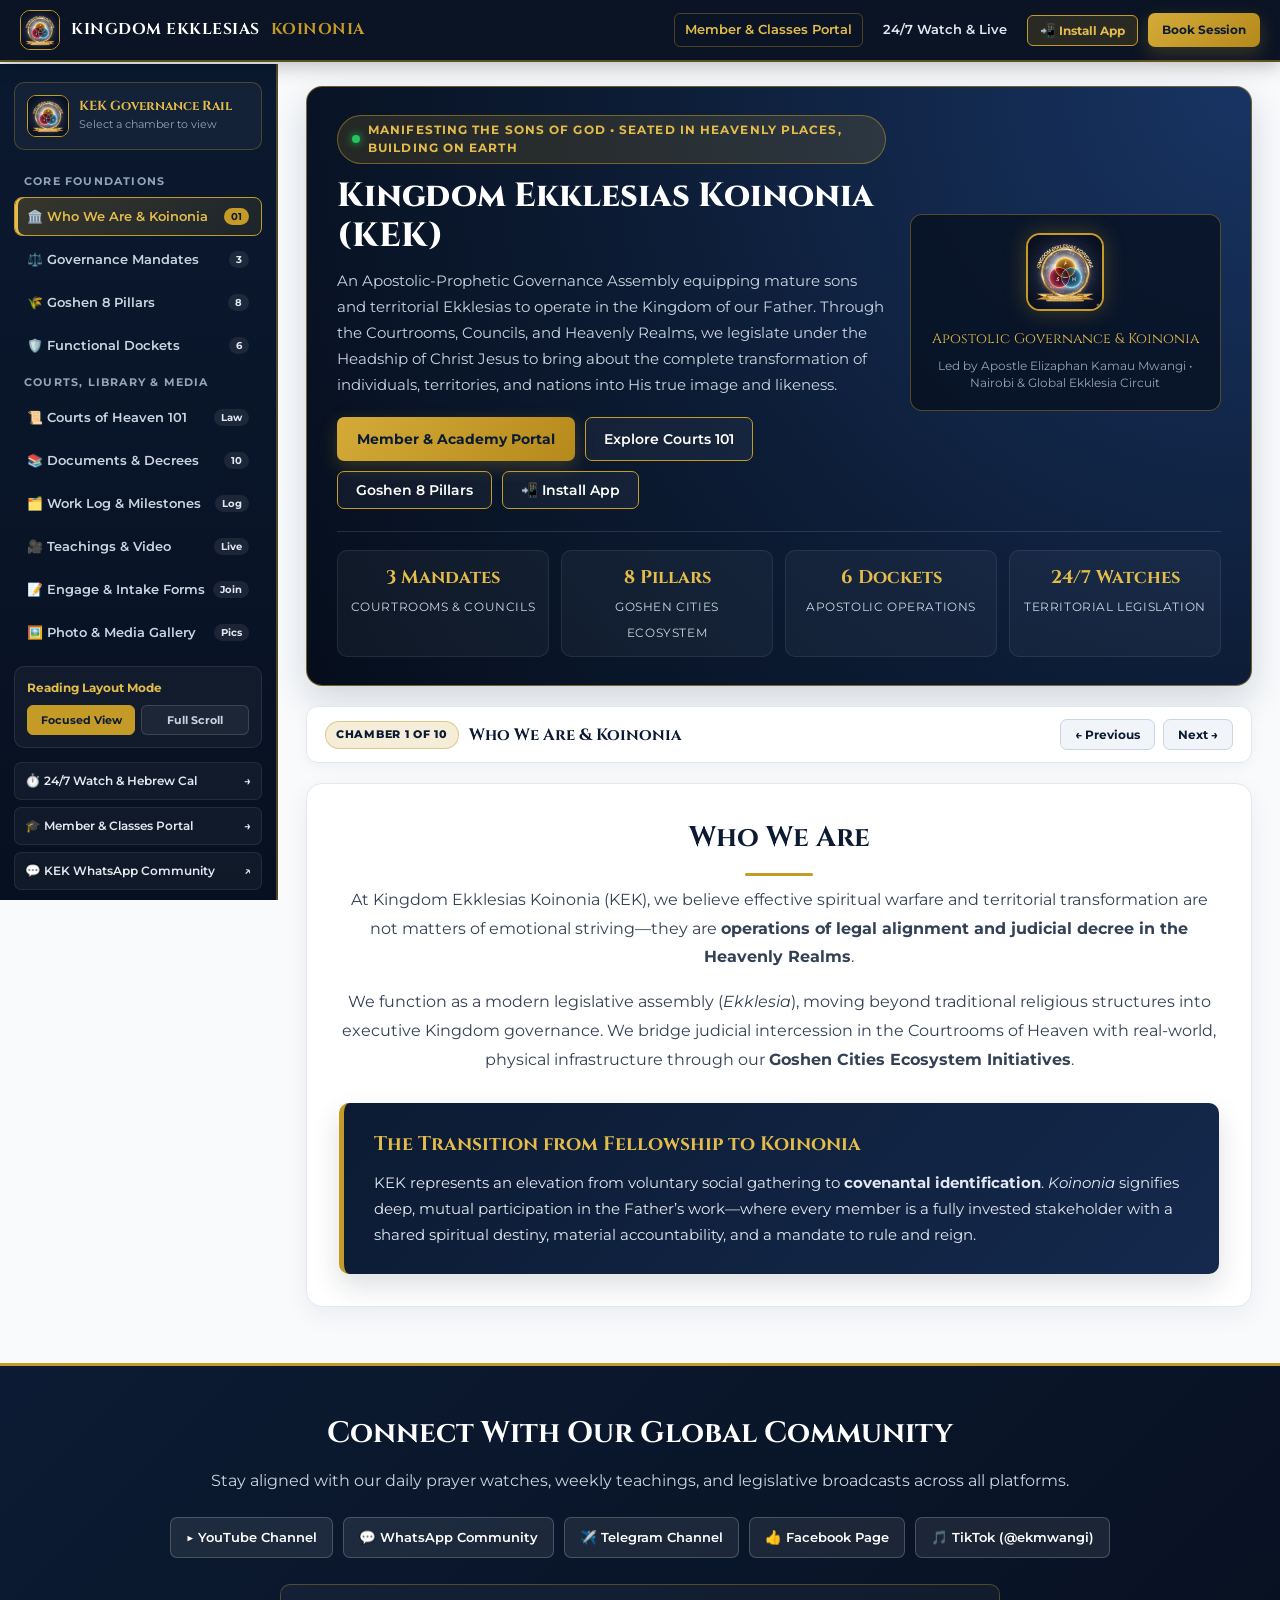
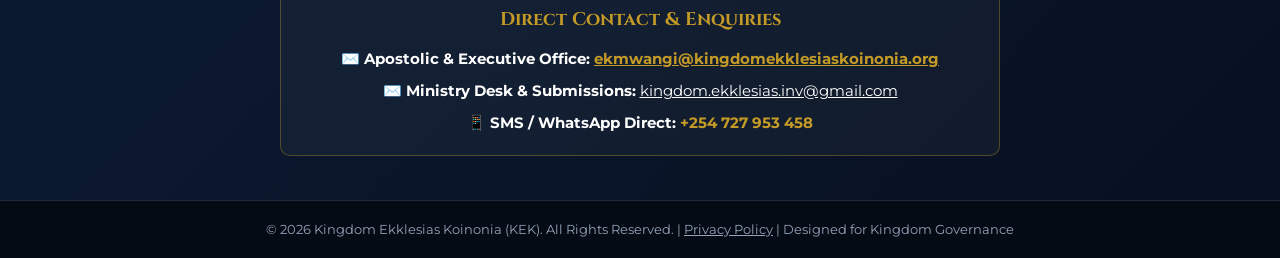
==== commit 19dae017: "Update print statement from 'Hello' to 'Goodbye'" ====
--- a/index.html
+++ b/index.html
@@ -1463,4 +1463,824 @@
             <div class="stage-stepper">
                 <div class="stepper-current">
                     <span class="stepper-tag" id="stepper-tag">Chamber 1 of 10</span>
-                    <span class="stepper-title" id="stepper-title">Who We Are
+                    <span class="stepper-title" id="stepper-title">Who We Are &amp; Koinonia</span>
+                </div>
+                <div class="stepper-nav-btns">
+                    <button type="button" class="step-btn" id="prev-chamber-btn">&larr; Previous</button>
+                    <button type="button" class="step-btn" id="next-chamber-btn">Next &rarr;</button>
+                </div>
+            </div>
+
+            <!-- CHAMBER 1: WHO WE ARE -->
+            <section id="about" class="chamber-panel active-chamber" data-chamber-label="Who We Are &amp; Koinonia">
+                <h2 class="section-title">Who We Are</h2>
+                <p class="about-text" style="margin-bottom: 16px;">
+                    At Kingdom Ekklesias Koinonia (KEK), we believe effective spiritual warfare and territorial transformation are not matters of emotional striving—they are <strong>operations of legal alignment and judicial decree in the Heavenly Realms</strong>.
+                </p>
+                <p class="about-text">
+                    We function as a modern legislative assembly (<em>Ekklesia</em>), moving beyond traditional religious structures into executive Kingdom governance. We bridge judicial intercession in the Courtrooms of Heaven with real-world, physical infrastructure through our <strong>Goshen Cities Ecosystem Initiatives</strong>.
+                </p>
+
+                <div class="koinonia-callout">
+                    <h3>The Transition from Fellowship to Koinonia</h3>
+                    <p>
+                        KEK represents an elevation from voluntary social gathering to <strong>covenantal identification</strong>. <em>Koinonia</em> signifies deep, mutual participation in the Father’s work—where every member is a fully invested stakeholder with a shared spiritual destiny, material accountability, and a mandate to rule and reign.
+                    </p>
+                </div>
+            </section>
+
+            <!-- CHAMBER 2: CORE GOVERNANCE MANDATES -->
+            <section id="mandates" class="chamber-panel" data-chamber-label="Our Core Governance Mandates">
+                <h2 class="section-title">Our Core Governance Mandates</h2>
+                <p class="section-subtitle">Executive legislative operations uniting Heavenly Courtroom authority with territorial manifestation.</p>
+
+                <div class="services-grid">
+                    <div class="service-card">
+                        <div>
+                            <div class="service-number">MANDATE 01</div>
+                            <h3>Judicial Intercession in the Courtrooms of Heaven</h3>
+                            <p>We stand before the Ancient of Days, alongside Yeshua our Advocate and the Holy Spirit our Divine Counsel, to audit spiritual landscapes, revoke illegal demonic liens, expunge bloodline ledgers, and enforce Heaven’s verdicts over personal and territorial destinies.</p>
+                        </div>
+                        <button type="button" onclick="activateChamber('courtroom-101')" class="card-btn">Enter Courtroom Protocols &rarr;</button>
+                    </div>
+
+                    <div class="service-card">
+                        <div>
+                            <div class="service-number">MANDATE 02</div>
+                            <h3>Legislative Councils &amp; Melchizedek Order</h3>
+                            <p>Operating under the High Priesthood of Melchizedek, we step into the Councils of Heaven to receive divine blueprints, steward Kingdom wealth, and exercise the Keys of the Kingdom—binding systemic corruption and loosing righteousness across the Seven Mountains of Influence.</p>
+                        </div>
+                        <button type="button" onclick="activateChamber('resources')" class="card-btn">Access Governance Blueprints &rarr;</button>
+                    </div>
+
+                    <div class="service-card">
+                        <div>
+                            <div class="service-number">MANDATE 03</div>
+                            <h3>The Goshen Cities Ecosystem Blueprint</h3>
+                            <p>To manifest Heaven's decrees on Earth, we establish autonomous, sustainable "Cities of Hope and Immunity"—territories of distinction shielded from the economic and systemic collapses of the world system.</p>
+                        </div>
+                        <button type="button" onclick="activateChamber('goshen-pillars')" class="card-btn">Explore the 8 Pillars &rarr;</button>
+                    </div>
+                </div>
+            </section>
+
+            <!-- CHAMBER 3: THE 8 PILLARS OF THE GOSHEN ECOSYSTEM -->
+            <section id="goshen-pillars" class="chamber-panel" data-chamber-label="The 8 Pillars of the Goshen Ecosystem">
+                <h2 class="section-title">The 8 Pillars of the Goshen Ecosystem</h2>
+                <p class="section-subtitle">Our physical and structural expansion is anchored upon eight foundational pillars:</p>
+
+                <div class="goshen-pillars-grid">
+                    <div class="goshen-pillar-card">
+                        <h4>1. 👑 The Covenant Community</h4>
+                        <p>A royal priesthood of matured sons operating in corporate oneness and non-negotiable alignment with the Father's will.</p>
+                    </div>
+
+                    <div class="goshen-pillar-card">
+                        <h4>2. 🏡 Integrated Housing Systems</h4>
+                        <p>Sustainable physical architecture integrated with consecrated spiritual altars to provide complete safety and rest.</p>
+                    </div>
+
+                    <div class="goshen-pillar-card">
+                        <h4>3. 🩺 Divine Wellness &amp; Healthcare</h4>
+                        <p>Restoring original covenant wellness and caregiving systems shielded from systemic infirmity (Exodus 15:26).</p>
+                    </div>
+
+                    <div class="goshen-pillar-card">
+                        <h4>4. 🌾 Harmonized Agriculture &amp; Food Security</h4>
+                        <p>Replicating Edenic soil frequencies and advanced greenhouse technologies to ensure 100% regional food security.</p>
+                    </div>
+
+                    <div class="goshen-pillar-card">
+                        <h4>5. 📚 Holistic Human Development</h4>
+                        <p>Discipleship-driven education moving beyond academic theory to equip citizens for practical Kingdom governance.</p>
+                    </div>
+
+                    <div class="goshen-pillar-card">
+                        <h4>6. 🚚 Strategic Mobility &amp; Logistics</h4>
+                        <p>Dedicated transport and distribution networks designed for prophetic speed and territorial resource deployment.</p>
+                    </div>
+
+                    <div class="goshen-pillar-card">
+                        <h4>7. ⚖️ Economic Sovereignty</h4>
+                        <p>Debt-free, autonomous financial systems rooted in covenant equity, trade, and Melchizedek wealth stewardship.</p>
+                    </div>
+
+                    <div class="goshen-pillar-card">
+                        <h4>8. 🛠️ Technological Stewardship</h4>
+                        <p>Spirit-inspired engineering and technological innovation (Exodus 31:1–5) dedicated to serving humanity rather than enslaving the soul.</p>
+                    </div>
+                </div>
+            </section>
+
+            <!-- CHAMBER 4: SIX FUNCTIONAL DOCKETS -->
+            <section id="services" class="chamber-panel" data-chamber-label="Our Six Functional Pillars">
+                <h2 class="section-title">Our Six Functional Pillars</h2>
+                <p class="section-subtitle">Operational ministry dockets equipping believers, intercessors, and families worldwide.</p>
+
+                <div class="services-grid">
+                    <div class="service-card">
+                        <div>
+                            <div class="service-number">01</div>
+                            <h3>Global Apostolic Equipping</h3>
+                            <p>Weekly digital sessions via Google Meet &amp; Zoom unpacking spiritual mechanics, bloodline deliverance, prophetic blueprints, and kingdom governance for believers globally.</p>
+                        </div>
+                        <a href="https://chat.whatsapp.com/KicB3kPctrrHHZpieyfPfA" class="card-btn" target="_blank" rel="noopener noreferrer">Join WhatsApp Group &rarr;</a>
+                    </div>
+
+                    <div class="service-card">
+                        <div>
+                            <div class="service-number">02</div>
+                            <h3>Ekklesia Gatherings &amp; Teaching</h3>
+                            <p>Join our online fellowship and virtual prayer sessions to build spiritual foundations and learn heavenly legislation.</p>
+                        </div>
+                        <a href="https://chat.whatsapp.com/KicB3kPctrrHHZpieyfPfA" class="card-btn" target="_blank" rel="noopener noreferrer">Join WhatsApp Group &rarr;</a>
+                    </div>
+
+                    <div class="service-card">
+                        <div>
+                            <div class="service-number">03</div>
+                            <h3>Kingdom Intercession &amp; Warfare</h3>
+                            <p>Stand in agreement with our dedicated prayer watchmen and intercessors for strategic breakthrough and spiritual alignment.</p>
+                        </div>
+                        <a href="https://chat.whatsapp.com/L8y90Aslvjn2batMryOePn" class="card-btn" target="_blank" rel="noopener noreferrer">Join WhatsApp Group &rarr;</a>
+                    </div>
+
+                    <div class="service-card">
+                        <div>
+                            <div class="service-number">04</div>
+                            <h3>Territorial Watches &amp; Legislation</h3>
+                            <p>Consecrated daily watches (including 3:00 PM and Midnight EAT) standing at geographic gates to execute warfare, enforce prophetic scrolls, and dismantle unrighteous altars.</p>
+                        </div>
+                        <a href="watch-hub.html" class="card-btn">Open 24/7 Watch Hub &rarr;</a>
+                    </div>
+
+                    <div class="service-card">
+                        <div>
+                            <div class="service-number">05</div>
+                            <h3>Aaron &amp; Hur Intercessory Covering</h3>
+                            <p>A subscription partnership matching individuals and entrepreneurs with assigned ministers for daily, personalized prayer coverage and spiritual dossier reporting.</p>
+                        </div>
+                        <a href="intake.html" class="card-btn">View Proposal &amp; Subscribe &rarr;</a>
+                    </div>
+
+                    <div class="service-card">
+                        <div>
+                            <div class="service-number">06</div>
+                            <h3>Kingdom Wealth &amp; Goshen Ecosystem</h3>
+                            <p>Aligning households with financial stewardship through private liquidity pools, trust-backed asset protection, agricultural sanctuaries, and insulated family wealth systems.</p>
+                        </div>
+                        <button type="button" onclick="activateChamber('resources')" class="card-btn">Download Master Blueprint &rarr;</button>
+                    </div>
+                </div>
+            </section>
+
+            <!-- CHAMBER 5: COURTS OF HEAVEN 101 -->
+            <section id="courtroom-101" class="chamber-panel" data-chamber-label="Courts of Heaven Sessions">
+                <div class="courtroom-wrapper">
+                    <div class="courtroom-header">
+                        <div class="courtroom-tagline">LEGISLATE YOUR BREAKTHROUGH</div>
+                        <h2 class="section-title" style="margin-bottom: 12px;">Courts of Heaven Sessions</h2>
+                        <p class="courtroom-subheading">A Three-Dimensional Shift from the Battleground to the Courtroom</p>
+                    </div>
+
+                    <div class="courtroom-body">
+                        <p style="margin-bottom: 14px;">
+                            True transformation is not a product of human willpower or emotional hype—it is a matter of legal alignment in the realms of the spirit.
+                        </p>
+                        <p style="margin-bottom: 14px;">
+                            Many believers face persistent, cyclical battles that seem to resist ordinary prayer. Scripture reveals that our God is not only a loving Father; He is a Righteous Judge (Hebrews 12:23). When invisible ceilings block your destiny despite your devotion, it is often because you are fighting on an emotional battlefield when you ought to be legislating in a Heavenly Courtroom.
+                        </p>
+                        <p>
+                            Under the covenant grace of Yeshua Hamashiach (Jesus Christ)—our Eternal Advocate and High Priest—every legal accusation, ancient covenant, or unrighteous trade can be legally annulled and dismantled.
+                        </p>
+                    </div>
+
+                    <div class="matrices-box">
+                        <h3 class="matrices-title">The Three Matrices of Bondage We Confront</h3>
+                        <p style="color: var(--slate); font-size: 0.92rem; margin-bottom: 16px;">
+                            Before a systematic destiny shift can occur, three foundational matrices governing your life must be judicially addressed and rewritten:
+                        </p>
+
+                        <ul class="matrices-list">
+                            <li>
+                                <span>⚖️</span>
+                                <strong>Generational Iniquities &amp; Ancient DNA Programming:</strong> The hidden legal codes written into your bloodline that enforce repeated cycles of premature death, marital delays, or financial stagnation.
+                            </li>
+                            <li>
+                                <span>⚖️</span>
+                                <strong>Emotional Trauma &amp; Soul Fractures:</strong> Unhealed wounds and emotional fractures that provide the accuser a legal landing pad for fear, self-sabotage, and spiritual blockage.
+                            </li>
+                            <li>
+                                <span>⚖️</span>
+                                <strong>The Environmental &amp; Relational Matrix:</strong> Unrighteous territorial altars and misaligned associations that act as atmospheric drags against your spiritual growth.
+                            </li>
+                        </ul>
+                    </div>
+
+                    <h3 style="font-family: 'Cinzel', serif; color: var(--navy); text-align: center; font-size: 1.3rem; margin-bottom: 12px;">
+                        Available Courtroom Legislative Sessions
+                    </h3>
+                    <p style="text-align: center; color: var(--slate); font-size: 0.92rem; margin-bottom: 22px;">
+                        We invite individuals, families, enterprise leaders, and corporate groups to book a dedicated, structured Courtroom session to address and resolve:
+                    </p>
+
+                    <div class="sessions-grid">
+                        <div class="session-card">
+                            <h4>🧬 Personal Battles &amp; Destiny Constraints</h4>
+                            <p>Dismantling unexplainable delays, chronic health challenges, and soul trades across your timeline to unseal your personal identity scroll.</p>
+                        </div>
+
+                        <div class="session-card">
+                            <h4>🏛️ Generational &amp; Family Altars</h4>
+                            <p>Annulling recurring patterns of divorce, premature death, and dysfunctional household cycles to secure an unbroken spiritual legacy for your lineage.</p>
+                        </div>
+
+                        <div class="session-card">
+                            <h4>🌾 Financial, Business, &amp; Career Shifting</h4>
+                            <p>Uprooting lack, stagnant enterprise doors, and missing helper connections while aligning your wealth with the insulated Goshen Ecosystem architecture.</p>
+                        </div>
+
+                        <div class="session-card">
+                            <h4>🛡️ Ministry Alignment &amp; Spiritual Authority</h4>
+                            <p>Breaking ministerial ceilings, leadership fatigue, and division—shifting your operations from defensive warfare to legislative governance.</p>
+                        </div>
+
+                        <div class="session-card">
+                            <h4>🌐 Territorial &amp; Jurisdictional Clearance</h4>
+                            <p>Dealing with localized witchcraft, regional strongholds, and environmental limitations to enforce the frequency of the New Jerusalem over your home or land.</p>
+                        </div>
+                    </div>
+
+                    <div class="seed-card">
+                        <h3 style="font-family: 'Cinzel', serif; color: var(--navy); font-size: 1.15rem; margin-bottom: 10px;">Co-Partnership &amp; Covenant Seed</h3>
+                        <blockquote style="font-style: italic; color: var(--slate); font-size: 0.88rem; margin: 0 0 12px;">
+                            "Every man according as he purposeth in his heart, so let him give; not grudgingly, or of necessity: for God loveth a cheerful giver. And God is able to make all grace abound toward you..." — <strong>2 Corinthians 9:7–8</strong>
+                        </blockquote>
+                        <p style="color: var(--slate); font-size: 0.9rem; margin: 0;">
+                            When we step into these judicial dimensions of divine ministration, co-partnering with the Lord through seeds and love offerings honors the altar, releases intercessory covering, and anchors spiritual verdicts into physical manifestation.
+                        </p>
+                    </div>
+
+                    <div class="booking-cta-box">
+                        <h3 style="font-family: 'Cinzel', serif; color: var(--gold); font-size: 1.4rem; margin-bottom: 8px;">Book Your Session Today</h3>
+                        <p style="color: #e2e8f0; font-size: 0.92rem; margin-bottom: 18px;">
+                            Move your case from the battleground to the courtroom and enforce the verdict of the Cross over your life, family, or enterprise.
+                        </p>
+
+                        <div class="qr-box">
+                            <img src="https://quickchart.io/qr?text=https%3A%2F%2Fcalendar.app.google%2FxPmrk5LuasqAE9rw7&size=210&margin=1&ecLevel=M&dark=0c1b33" alt="Booking QR Code">
+                        </div>
+
+                        <div class="cta-buttons">
+                            <a href="https://calendar.app.google/xPmrk5LuasqAE9rw7" target="_blank" rel="noopener noreferrer" class="btn-gold">
+                                📅 Online Calendar Booking
+                            </a>
+                            <a href="https://wa.me/254727953458" target="_blank" rel="noopener noreferrer" class="btn-whatsapp">
+                                📲 WhatsApp / SMS: +254 727 953 458
+                            </a>
+                        </div>
+
+                        <p style="font-size: 0.88rem; color: #cbd5e1; margin-bottom: 6px;">
+                            ✉️ Executive Desk:
+                            <a href="mailto:ekmwangi@kingdomekklesiaskoinonia.org" style="color: var(--gold); text-decoration: underline;">ekmwangi@kingdomekklesiaskoinonia.org</a>
+                        </p>
+                        <p style="font-size: 0.88rem; color: #cbd5e1; margin-bottom: 16px;">
+                            ✉️ Direct Inquiries &amp; Submissions:
+                            <a href="mailto:kingdom.ekklesias.inv@gmail.com" style="color: var(--gold); text-decoration: underline;">kingdom.ekklesias.inv@gmail.com</a>
+                        </p>
+
+                        <div class="cta-footer">
+                            <p style="font-style: italic; color: var(--gold); margin-bottom: 6px;">The Court is in session. Enter His gates with bold legislation.</p>
+                            <p style="font-weight: 600; font-size: 0.9rem; margin: 0;">In Kingdom Governance,</p>
+                            <p style="font-family: 'Cinzel', serif; font-size: 1.05rem; color: #fff; margin-top: 4px;">Apostle Kamau Mwangi</p>
+                            <p style="font-size: 0.82rem; color: #cbd5e1; margin: 0;">Kingdom Ekklesias Koinonia (KEK)</p>
+                        </div>
+                    </div>
+                </div>
+            </section>
+
+            <!-- CHAMBER 6: DOCUMENTS & NEWSLETTERS -->
+            <section id="resources" class="chamber-panel" data-chamber-label="Documents, Publications & Newsletters">
+                <h2 class="section-title">Documents, Publications &amp; Newsletters</h2>
+                <p class="section-subtitle">Access official blueprints, judicial frameworks, proposals, and training manuals for offline study and distribution.</p>
+
+                <div class="doc-controls">
+                    <input type="search" id="doc-search-input" class="doc-search" placeholder="Search decrees, handbooks, blueprints..." aria-label="Search documents">
+                    <div class="doc-filters">
+                        <button type="button" class="filter-pill active" data-filter="all">All (10)</button>
+                        <button type="button" class="filter-pill" data-filter="courtroom">Courtroom Manuals</button>
+                        <button type="button" class="filter-pill" data-filter="financial">Financial &amp; Debt Decrees</button>
+                        <button type="button" class="filter-pill" data-filter="goshen">Goshen &amp; Summons</button>
+                    </div>
+                </div>
+
+                <div class="resources-grid" id="resources-grid">
+                    <div class="resource-card" data-category="goshen">
+                        <div class="resource-info">
+                            <h4>📰 Kingdom Legislation Newsletter: The Threshold of 5787 (PDF)</h4>
+                            <p>Special Royal Summons by Apostle Elizaphan Kamau Mwangi detailing the prophetic alignment for the Hebrew Year 5787, the Autumn Equinox thresholds, the High Holy Days circuit (Sept 11–Oct 2, 2026), and the transition into royal rest.</p>
+                        </div>
+                        <a href="Threshold_of_5787_KEK_Royal_Summons.pdf" download class="btn-download">Download PDF</a>
+                    </div>
+
+                    <div class="resource-card" data-category="goshen">
+                        <div class="resource-info">
+                            <h4>📄 KEK Official Organizational Profile (PDF)</h4>
+                            <p>Official ministry profile detailing functional dockets, Courts of Heaven theological foundation, and regional operations.</p>
+                        </div>
+                        <a href="kek_organizational_profile.pdf" download class="btn-download">Download PDF</a>
+                    </div>
+
+                    <div class="resource-card" data-category="courtroom">
+                        <div class="resource-info">
+                            <h4>📄 Heavenly Governance &amp; Legislation Blueprint (PDF)</h4>
+                            <p>Administrative and judicial framework for enacting binding decrees, petitions, and legal standings in the Councils of Heaven.</p>
+                        </div>
+                        <a href="heavenly_governance_legislation.pdf" download class="btn-download">Download PDF</a>
+                    </div>
+
+                    <div class="resource-card" data-category="courtroom">
+                        <div class="resource-info">
+                            <h4>📄 The Heavenly Courtroom Petition Handbook (PDF)</h4>
+                            <p>Judicial manual containing step-by-step courtroom petitions for Melchizedek entry, legal cleansing, and destiny realization.</p>
+                        </div>
+                        <a href="courtroom-petition-handbook.pdf" download class="btn-download">Download PDF</a>
+                    </div>
+
+                    <div class="resource-card" data-category="courtroom">
+                        <div class="resource-info">
+                            <h4>📄 Legislation in the Courts of Heaven Teaching (PDF)</h4>
+                            <p>Teaching manual on Ekklesia governance, binding and loosing protocols, and activating divine decrees on Earth.</p>
+                        </div>
+                        <a href="Legislation_in_the_Courts_of_Heaven.pdf" download class="btn-download">Download PDF</a>
+                    </div>
+
+                    <div class="resource-card" data-category="goshen">
+                        <div class="resource-info">
+                            <h4>📄 Aaron &amp; Hur Partner Coverage &amp; Enrollment (PDF)</h4>
+                            <p>Comprehensive overview of intercessory coverage tiers, daily watches, and partner intake guidelines.</p>
+                        </div>
+                        <a href="Aaron_and_Hur_Partner_Coverage.pdf" download class="btn-download">Download PDF</a>
+                    </div>
+
+                    <div class="resource-card" data-category="goshen">
+                        <div class="resource-info">
+                            <h4>📄 Goshen Cities National Legislative Protocols Brief (PDF)</h4>
+                            <p>Strategic brief detailing national realignment protocols, the Goshen ecosystem model, and Gen Z governance restoration.</p>
+                        </div>
+                        <a href="national_legislative_protocols_brief.pdf" download class="btn-download">Download PDF</a>
+                    </div>
+
+                    <div class="resource-card" data-category="financial">
+                        <div class="resource-info">
+                            <h4>📄 Courts of Heaven Financial Decree (PDF)</h4>
+                            <p>The Corporate Identification Repentance, Financial Legal Cleansing, Co-Heirship Inheritance, and Abundance Authorization Decree.</p>
+                        </div>
+                        <a href="Courts_of_Heaven_Financial_Decree.pdf" download class="btn-download">Download PDF</a>
+                    </div>
+
+                    <div class="resource-card" data-category="financial">
+                        <div class="resource-info">
+                            <h4>📄 Legislative Blueprint: Economy of the Courts of Heaven &amp; Debt Discharge (PDF)</h4>
+                            <p>Judicial framework for confronting spiritual servitude, blood settlement for debt cancellation, and transferring assets under Melchizedek jurisdiction.</p>
+                        </div>
+                        <a href="Legislative_Blueprint_Debt_Discharge.pdf" download class="btn-download">Download PDF</a>
+                    </div>
+
+                    <div class="resource-card" data-category="courtroom">
+                        <div class="resource-info">
+                            <h4>📄 Legislative Decree: Alignment of the Four Winds, Elementals, and Destiny (PDF)</h4>
+                            <p>Magistrate decree cleansing physical vessels, commanding the Four Winds (North, South, East, West), and aligning creation with your pre-written destiny scroll.</p>
+                        </div>
+                        <a href="Legislative_Decree_Alignment_Four_Winds_&_Elements.pdf" download class="btn-download">Download PDF</a>
+                    </div>
+                </div>
+            </section>
+
+            <!-- CHAMBER 7: MINISTRY WORK LOG -->
+            <section id="logs" class="chamber-panel" data-chamber-label="Ministry Work Log & Project Milestones">
+                <h2 class="section-title">Ministry Work Log &amp; Project Milestones</h2>
+                <p class="section-subtitle">An ongoing ledger of completed territorial assignments, curriculum releases, and ecosystem developments.</p>
+
+                <div class="log-timeline">
+                    <div class="log-item">
+                        <div class="log-date">July 2026</div>
+                        <div class="log-title">Master Blueprint Formulation: Goshen Cities Strategy</div>
+                        <div class="log-desc">Finalized and published the comprehensive framework for the Goshen Covenantal Economy, incorporating the Irrevocable Dynastic Trust, Private Family Bank, and EPS housing technologies.</div>
+                    </div>
+
+                    <div class="log-item">
+                        <div class="log-date">June 2026</div>
+                        <div class="log-title">Youth Leadership &amp; Governance Community Seminar</div>
+                        <div class="log-desc">Conducted a public community seminar focusing on Gen Z and Alpha spiritual legislation, judicial intercession, and civic-spiritual responsibility on Ngong Road, Nairobi.</div>
+                    </div>
+
+                    <div class="log-item">
+                        <div class="log-date">Ongoing / Daily</div>
+                        <div class="log-title">Daily Territorial Watches (3:00 PM &amp; Midnight EAT)</div>
+                        <div class="log-desc">Active execution of daily legislative prayer watches covering national gates, bloodline deliverance, and Courts of Heaven petitioning.</div>
+                    </div>
+                </div>
+            </section>
+
+            <!-- CHAMBER 8: VIDEO GALLERY -->
+            <section id="videos" class="chamber-panel" data-chamber-label="Teachings & Video Broadcasts">
+                <h2 class="section-title">Teachings &amp; Video Broadcasts</h2>
+                <p class="section-subtitle">Watch judicial session breakdowns, masterclasses, and legislative teachings.</p>
+
+                <div id="video-gallery-container" class="video-grid">
+                    <div class="video-card">
+                        <h4>Courts of Heaven 101: Understanding Spiritual Governance</h4>
+                        <p>An introduction to operating in the judicial chambers of Heaven and enacting binding decrees.</p>
+                        <a href="https://youtube.com/@kingdomekklesiaskoinonia" target="_blank" rel="noopener noreferrer" class="btn-watch">Watch on YouTube</a>
+                    </div>
+                </div>
+            </section>
+
+            <!-- CHAMBER 9: ENGAGE & INTAKE FORMS -->
+            <section id="forms" class="chamber-panel" data-chamber-label="Engage With the Ekklesia">
+                <h2 class="section-title">Engage With the Ekklesia</h2>
+                <p class="section-subtitle">Step into judicial alignment, daily intercessory covering, and covenantal ecosystem building.</p>
+
+                <div class="forms-container">
+                    <div class="form-card form-card-booking">
+                        <div>
+                            <h3>🏛️ Schedule a Judicial Session</h3>
+                            <p style="color: var(--slate); font-size: 0.88rem; margin-bottom: 14px;">Address generational iniquities, bloodline covenants, and territorial altars with legal precision through our Courts of Heaven Session Bookings.</p>
+                            <div class="qr-small">
+                                <img src="https://quickchart.io/qr?text=https%3A%2F%2Fcalendar.app.google%2FxPmrk5LuasqAE9rw7&size=140&margin=1&ecLevel=M&dark=0c1b33" alt="Booking QR Code">
+                            </div>
+                        </div>
+                        <a href="https://calendar.app.google/xPmrk5LuasqAE9rw7" target="_blank" rel="noopener noreferrer" class="btn-gold" style="width: 100%;">Book a Courtroom Session</a>
+                    </div>
+
+                    <div class="form-card">
+                        <div>
+                            <h3>📋 The Aaron &amp; Hur Altar Initiative</h3>
+                            <p style="color: var(--slate); font-size: 0.88rem; margin-bottom: 18px;">Enroll for daily, consecrated intercessory coverage over your household, enterprise, and dossier.</p>
+                        </div>
+                        <a href="https://docs.google.com/forms/d/e/1FAIpQLSc5otxpeGsrobn43rVCo0qhg5HNFMxpkNi_0NHQunyqKwPcBg/viewform?usp=sharing&ouid=102920709206727082882" target="_blank" rel="noopener noreferrer" class="btn-gold" style="background-color: var(--navy); color: var(--white) !important;">Submit Prayer Dossier</a>
+                    </div>
+
+                    <div class="form-card">
+                        <div>
+                            <h3>🌾 Become a Goshen Builder</h3>
+                            <p style="color: var(--slate); font-size: 0.88rem; margin-bottom: 18px;">Partner with us as a covenant stakeholder in establishing regional hubs, agricultural blueprints, and wealth deployment networks.</p>
+                        </div>
+                        <a href="https://docs.google.com/forms/d/e/1FAIpQLSfJJXaEFN77UXfbHU3fGmsMEjFMq94wWx6lXotnD5vmEyGWzg/viewform?usp=header" target="_blank" rel="noopener noreferrer" class="btn-gold" style="background-color: var(--navy); color: var(--white) !important;">Goshen Builder Intake</a>
+                    </div>
+
+                    <div class="form-card">
+                        <div>
+                            <h3>🤝 Co-Laborer &amp; Watchman Onboarding</h3>
+                            <p style="color: var(--slate); font-size: 0.88rem; margin-bottom: 18px;">Register to serve across KEK operational offices, Day &amp; Night prayer watches, and regional outreach teams.</p>
+                        </div>
+                        <a href="https://forms.gle/nhn6zZ5RQ2VU5tLt7" target="_blank" rel="noopener noreferrer" class="btn-gold" style="background-color: var(--navy); color: var(--white) !important;">Enroll as Co-Laborer</a>
+                    </div>
+                </div>
+            </section>
+
+            <!-- CHAMBER 10: PHOTO GALLERY -->
+            <section id="gallery" class="chamber-panel" data-chamber-label="Photo & Media Gallery">
+                <h2 class="section-title">Photo &amp; Media Gallery</h2>
+                <p class="section-subtitle">Visual highlights from our seminars, prison ministries, and regional assemblies across Kenya.</p>
+
+                <div id="photo-gallery-container" class="gallery-grid">
+                    <p style="color: var(--slate); grid-column: 1/-1; text-align: center;"><em>Loading gallery images...</em></p>
+                </div>
+            </section>
+
+        </main>
+    </div>
+
+    <!-- COMMUNITY & CONTACT SECTION -->
+    <section class="community-section">
+        <div style="max-width: 1000px; margin: 0 auto;">
+            <h2 style="font-family: 'Cinzel', serif; color: #ffffff; font-size: 1.85rem; margin-bottom: 10px;">Connect With Our Global Community</h2>
+            <p style="color: #cbd5e1; font-size: 0.98rem; margin-bottom: 24px;">Stay aligned with our daily prayer watches, weekly teachings, and legislative broadcasts across all platforms.</p>
+
+            <div class="social-links">
+                <a href="https://youtube.com/@kingdomekklesiaskoinonia" target="_blank" rel="noopener noreferrer" class="social-btn btn-yt">▶ YouTube Channel</a>
+                <a href="https://chat.whatsapp.com/KicB3kPctrrHHZpieyfPfA" target="_blank" rel="noopener noreferrer" class="social-btn btn-wa">💬 WhatsApp Community</a>
+                <a href="https://t.me/+_ehoRz2YkgA3M2Nk" target="_blank" rel="noopener noreferrer" class="social-btn btn-tg">✈️ Telegram Channel</a>
+                <a href="https://www.facebook.com/share/1EV4z8Tq9G/" target="_blank" rel="noopener noreferrer" class="social-btn btn-fb">👍 Facebook Page</a>
+                <a href="https://www.tiktok.com/@ekmwangi" target="_blank" rel="noopener noreferrer" class="social-btn btn-tt">🎵 TikTok (@ekmwangi)</a>
+            </div>
+
+            <div class="contact-card-box">
+                <h3 style="color: #c59b27; font-size: 1.15rem; margin-bottom: 12px; font-family: 'Cinzel', serif;">Direct Contact &amp; Enquiries</h3>
+                <p style="margin-bottom: 8px; font-size: 0.94rem;">
+                    ✉️ <strong>Apostolic &amp; Executive Office:</strong> <a href="mailto:ekmwangi@kingdomekklesiaskoinonia.org" style="color: #c59b27; font-weight: bold; text-decoration: underline;">ekmwangi@kingdomekklesiaskoinonia.org</a>
+                </p>
+                <p style="margin-bottom: 8px; font-size: 0.94rem;">
+                    ✉️ <strong>Ministry Desk &amp; Submissions:</strong> <a href="mailto:kingdom.ekklesias.inv@gmail.com" style="color: #ffffff; text-decoration: underline;">kingdom.ekklesias.inv@gmail.com</a>
+                </p>
+                <p style="margin-bottom: 0; font-size: 0.94rem;">
+                    📱 <strong>SMS / WhatsApp Direct:</strong> <a href="https://wa.me/254727953458" target="_blank" rel="noopener noreferrer" style="color: #c59b27; font-weight: bold; text-decoration: none;">+254 727 953 458</a>
+                </p>
+            </div>
+        </div>
+    </section>
+
+    <!-- FOOTER -->
+    <footer>
+        <p>&copy; 2026 Kingdom Ekklesias Koinonia (KEK). All Rights Reserved. | <a href="privacy.html" style="color: #94a3b8; text-decoration: underline;">Privacy Policy</a> | Designed for Kingdom Governance</p>
+    </footer>
+
+    <!-- INSTALL KEK APP MODAL -->
+    <div id="pwa-install-modal" class="pwa-modal-backdrop" role="dialog" aria-modal="true" aria-labelledby="pwa-modal-title">
+        <div class="pwa-modal">
+            <button type="button" class="pwa-close" onclick="closeKEKInstallModal()" aria-label="Close modal">&times;</button>
+            <h3 id="pwa-modal-title">📲 Install KEK Portal App</h3>
+            <p style="color: var(--slate); font-size: 0.9rem; margin-bottom: 16px;">
+                Install <strong>Kingdom Ekklesias Koinonia</strong> directly onto your Windows desktop, taskbar, or mobile home screen for instant one-click access:
+            </p>
+            <div class="pwa-step-box">
+                <strong>💻 Windows 10 / 11 (Microsoft Edge or Chrome):</strong><br>
+                Click the <strong>Install icon</strong> in the right side of the browser address bar, or open browser menu (<strong>⋯</strong> / <strong>⋮</strong>) &rarr; <strong>Apps</strong> &rarr; <strong>Install this site as an app</strong>.
+            </div>
+            <div class="pwa-step-box">
+                <strong>🤖 Android (Chrome):</strong><br>
+                Tap the browser menu (<strong>⋮</strong>) &rarr; <strong>Install app</strong> or <strong>Add to Home screen</strong>.
+            </div>
+            <div class="pwa-step-box" style="margin-bottom: 18px;">
+                <strong>🍎 iPhone / iPad (Safari):</strong><br>
+                Tap the <strong>Share</strong> icon (square with upward arrow) &rarr; scroll down and tap <strong>Add to Home Screen</strong>.
+            </div>
+            <button type="button" onclick="closeKEKInstallModal()" class="btn-gold" style="width: 100%;">Got It</button>
+        </div>
+    </div>
+
+    <!-- LEFT-COLUMN CHAMBER CONTROLLER & STEPPER -->
+    <script>
+        const chamberOrder = [
+            "about",
+            "mandates",
+            "goshen-pillars",
+            "services",
+            "courtroom-101",
+            "resources",
+            "logs",
+            "videos",
+            "forms",
+            "gallery"
+        ];
+
+        let activeChamberId = "about";
+        let isFullScrollMode = false;
+
+        const railButtons = Array.from(document.querySelectorAll(".rail-nav-btn"));
+        const chamberPanels = Array.from(document.querySelectorAll(".chamber-panel"));
+        const leftRail = document.getElementById("left-chamber-rail");
+        const mobileRailBtn = document.getElementById("mobile-rail-btn");
+        const stepperTag = document.getElementById("stepper-tag");
+        const stepperTitle = document.getElementById("stepper-title");
+        const prevBtn = document.getElementById("prev-chamber-btn");
+        const nextBtn = document.getElementById("next-chamber-btn");
+        const focusedModeBtn = document.getElementById("mode-focused-btn");
+        const fullScrollModeBtn = document.getElementById("mode-fullscroll-btn");
+
+        function updateStepperUI(chamberId) {
+            const idx = chamberOrder.indexOf(chamberId);
+            const panel = document.getElementById(chamberId);
+            const label = panel?.getAttribute("data-chamber-label") || "Chamber";
+            stepperTag.textContent = `Chamber ${idx + 1} of ${chamberOrder.length}`;
+            stepperTitle.textContent = label;
+            prevBtn.disabled = idx <= 0;
+            nextBtn.disabled = idx >= chamberOrder.length - 1;
+        }
+
+        function activateChamber(chamberId, scrollIntoView = false) {
+            if (!chamberOrder.includes(chamberId)) return;
+            activeChamberId = chamberId;
+
+            railButtons.forEach(btn => {
+                btn.classList.toggle("active", btn.getAttribute("data-chamber") === chamberId);
+            });
+
+            if (!isFullScrollMode) {
+                chamberPanels.forEach(panel => {
+                    panel.classList.toggle("active-chamber", panel.id === chamberId);
+                });
+            }
+
+            updateStepperUI(chamberId);
+
+            if (leftRail.classList.contains("mobile-open")) {
+                leftRail.classList.remove("mobile-open");
+            }
+
+            if (scrollIntoView) {
+                const target = document.getElementById(chamberId);
+                if (target) {
+                    const topOffset = 74;
+                    const y = target.getBoundingClientRect().top + window.scrollY - topOffset;
+                    window.scrollTo({ top: Math.max(0, y), behavior: "smooth" });
+                }
+            } else if (!isFullScrollMode) {
+                const stepperTop = document.querySelector(".stage-stepper")?.getBoundingClientRect().top;
+                if (stepperTop !== undefined && stepperTop < 55) {
+                    window.scrollTo({ top: Math.max(0, window.scrollY + stepperTop - 74), behavior: "smooth" });
+                }
+            }
+        }
+
+        railButtons.forEach(btn => {
+            btn.addEventListener("click", () => {
+                const targetId = btn.getAttribute("data-chamber");
+                activateChamber(targetId, isFullScrollMode);
+            });
+        });
+
+        prevBtn.addEventListener("click", () => {
+            const idx = chamberOrder.indexOf(activeChamberId);
+            if (idx > 0) activateChamber(chamberOrder[idx - 1], isFullScrollMode);
+        });
+
+        nextBtn.addEventListener("click", () => {
+            const idx = chamberOrder.indexOf(activeChamberId);
+            if (idx < chamberOrder.length - 1) activateChamber(chamberOrder[idx + 1], isFullScrollMode);
+        });
+
+        focusedModeBtn.addEventListener("click", () => {
+            isFullScrollMode = false;
+            document.body.classList.remove("scroll-all-mode");
+            focusedModeBtn.classList.add("active");
+            fullScrollModeBtn.classList.remove("active");
+            activateChamber(activeChamberId, false);
+        });
+
+        fullScrollModeBtn.addEventListener("click", () => {
+            isFullScrollMode = true;
+            document.body.classList.add("scroll-all-mode");
+            fullScrollModeBtn.classList.add("active");
+            focusedModeBtn.classList.remove("active");
+            activateChamber(activeChamberId, false);
+        });
+
+        mobileRailBtn.addEventListener("click", () => {
+            leftRail.classList.toggle("mobile-open");
+        });
+
+        document.addEventListener("click", (e) => {
+            if (
+                leftRail.classList.contains("mobile-open") &&
+                !leftRail.contains(e.target) &&
+                !mobileRailBtn.contains(e.target)
+            ) {
+                leftRail.classList.remove("mobile-open");
+            }
+        });
+
+        // Scroll-spy when in Full Scroll mode
+        window.addEventListener("scroll", () => {
+            if (!isFullScrollMode) return;
+            let currentBest = chamberOrder[0];
+            for (const id of chamberOrder) {
+                const el = document.getElementById(id);
+                if (!el) continue;
+                const rect = el.getBoundingClientRect();
+                if (rect.top <= 180) {
+                    currentBest = id;
+                }
+            }
+            if (currentBest !== activeChamberId) {
+                activeChamberId = currentBest;
+                railButtons.forEach(btn => {
+                    btn.classList.toggle("active", btn.getAttribute("data-chamber") === activeChamberId);
+                });
+                updateStepperUI(activeChamberId);
+            }
+        }, { passive: true });
+    </script>
+
+    <!-- Document Search & Filter Script -->
+    <script>
+        const docSearchInput = document.getElementById('doc-search-input');
+        const filterPills = document.querySelectorAll('.filter-pill');
+        const resourceCards = document.querySelectorAll('#resources-grid .resource-card');
+        let activeFilter = 'all';
+
+        function filterDocuments() {
+            const query = (docSearchInput.value || '').toLowerCase().trim();
+            resourceCards.forEach(card => {
+                const category = card.getAttribute('data-category');
+                const text = card.innerText.toLowerCase();
+                const matchesCategory = activeFilter === 'all' || category === activeFilter;
+                const matchesQuery = !query || text.includes(query);
+                card.style.display = (matchesCategory && matchesQuery) ? 'flex' : 'none';
+            });
+        }
+
+        if (docSearchInput) {
+            docSearchInput.addEventListener('input', filterDocuments);
+        }
+
+        filterPills.forEach(pill => {
+            pill.addEventListener('click', () => {
+                filterPills.forEach(p => p.classList.remove('active'));
+                pill.classList.add('active');
+                activeFilter = pill.getAttribute('data-filter');
+                filterDocuments();
+            });
+        });
+    </script>
+
+    <!-- Unified Decap CMS & GitHub Gallery Loader -->
+    <script>
+      async function loadCMSContent() {
+        const photoGallery = document.getElementById('photo-gallery-container');
+        let allPhotos = [];
+
+        try {
+          const photoResponse = await fetch('content/photos/index.json');
+          if (photoResponse.ok) {
+            const indexedPhotos = await photoResponse.json();
+            if (Array.isArray(indexedPhotos)) {
+              allPhotos = allPhotos.concat(indexedPhotos);
+            }
+          }
+        } catch (e) {
+          console.log('Photos index info:', e);
+        }
+
+        try {
+          const apiUrl = 'https://api.github.com/repos/kindomekklesias2052/kek-ministry/contents/content/photos';
+          const response = await fetch(apiUrl);
+          if (response.ok) {
+            const files = await response.json();
+            const jsonFiles = files.filter(file => file.name.endsWith('.json') && file.name !== 'index.json');
+            const photoPromises = jsonFiles.map(async (file) => {
+              const res = await fetch(file.download_url);
+              return res.ok ? await res.json() : null;
+            });
+            const cmsPhotos = (await Promise.all(photoPromises)).filter(Boolean);
+            allPhotos = cmsPhotos.concat(allPhotos);
+          }
+        } catch (err) {
+          console.log('CMS API fetch info:', err);
+        }
+
+        if (photoGallery && allPhotos.length > 0) {
+          photoGallery.innerHTML = allPhotos.map(p => {
+            const imagePath = p.image ? p.image.replace(/^\/?(kek-ministry\/)?/, '') : '';
+            return `
+              <div class="gallery-item">
+                <img src="${imagePath}" alt="${p.title}" loading="lazy">
+                <div class="gallery-caption">${p.title} — <em>${p.location || 'Territorial Circuit'}</em></div>
+              </div>
+            `;
+          }).join('');
+        }
+
+        try {
+          const videoResponse = await fetch('content/videos/index.json');
+          if (videoResponse.ok) {
+            const videos = await videoResponse.json();
+            const videoGallery = document.getElementById('video-gallery-container');
+            if (videoGallery && Array.isArray(videos) && videos.length > 0) {
+              videoGallery.innerHTML = videos.map(v => `
+                <div class="video-card">
+                  <h4>${v.title}</h4>
+                  <p>${v.description}</p>
+                  <a href="${v.video_url}" target="_blank" rel="noopener noreferrer" class="btn-watch">Watch Teaching</a>
+                </div>
+              `).join('');
+            }
+          }
+        } catch (err) {
+          console.log('Video fetch info:', err);
+        }
+      }
+
+      document.addEventListener('DOMContentLoaded', loadCMSContent);
+    </script>
+
+    <!-- PWA Service Worker & Install Trigger Controller -->
+    <script>
+      if ('serviceWorker' in navigator) {
+        window.addEventListener('load', () => {
+          navigator.serviceWorker.register('./service-worker.js').catch(err => console.log('SW registration:', err));
+        });
+      }
+
+      async function triggerKEKInstall() {
+        if (window.__kekInstallPrompt) {
+          window.__kekInstallPrompt.prompt();
+          await window.__kekInstallPrompt.userChoice;
+          window.__kekInstallPrompt = null;
+        } else {
+          document.getElementById('pwa-install-modal').classList.add('open');
+        }
+      }
+
+      function closeKEKInstallModal() {
+        document.getElementById('pwa-install-modal').classList.remove('open');
+      }
+
+      document.getElementById('pwa-install-modal').addEventListener('click', (e) => {
+        if (e.target.id === 'pwa-install-modal') closeKEKInstallModal();
+      });
+    </script>
+</body>
+</html>
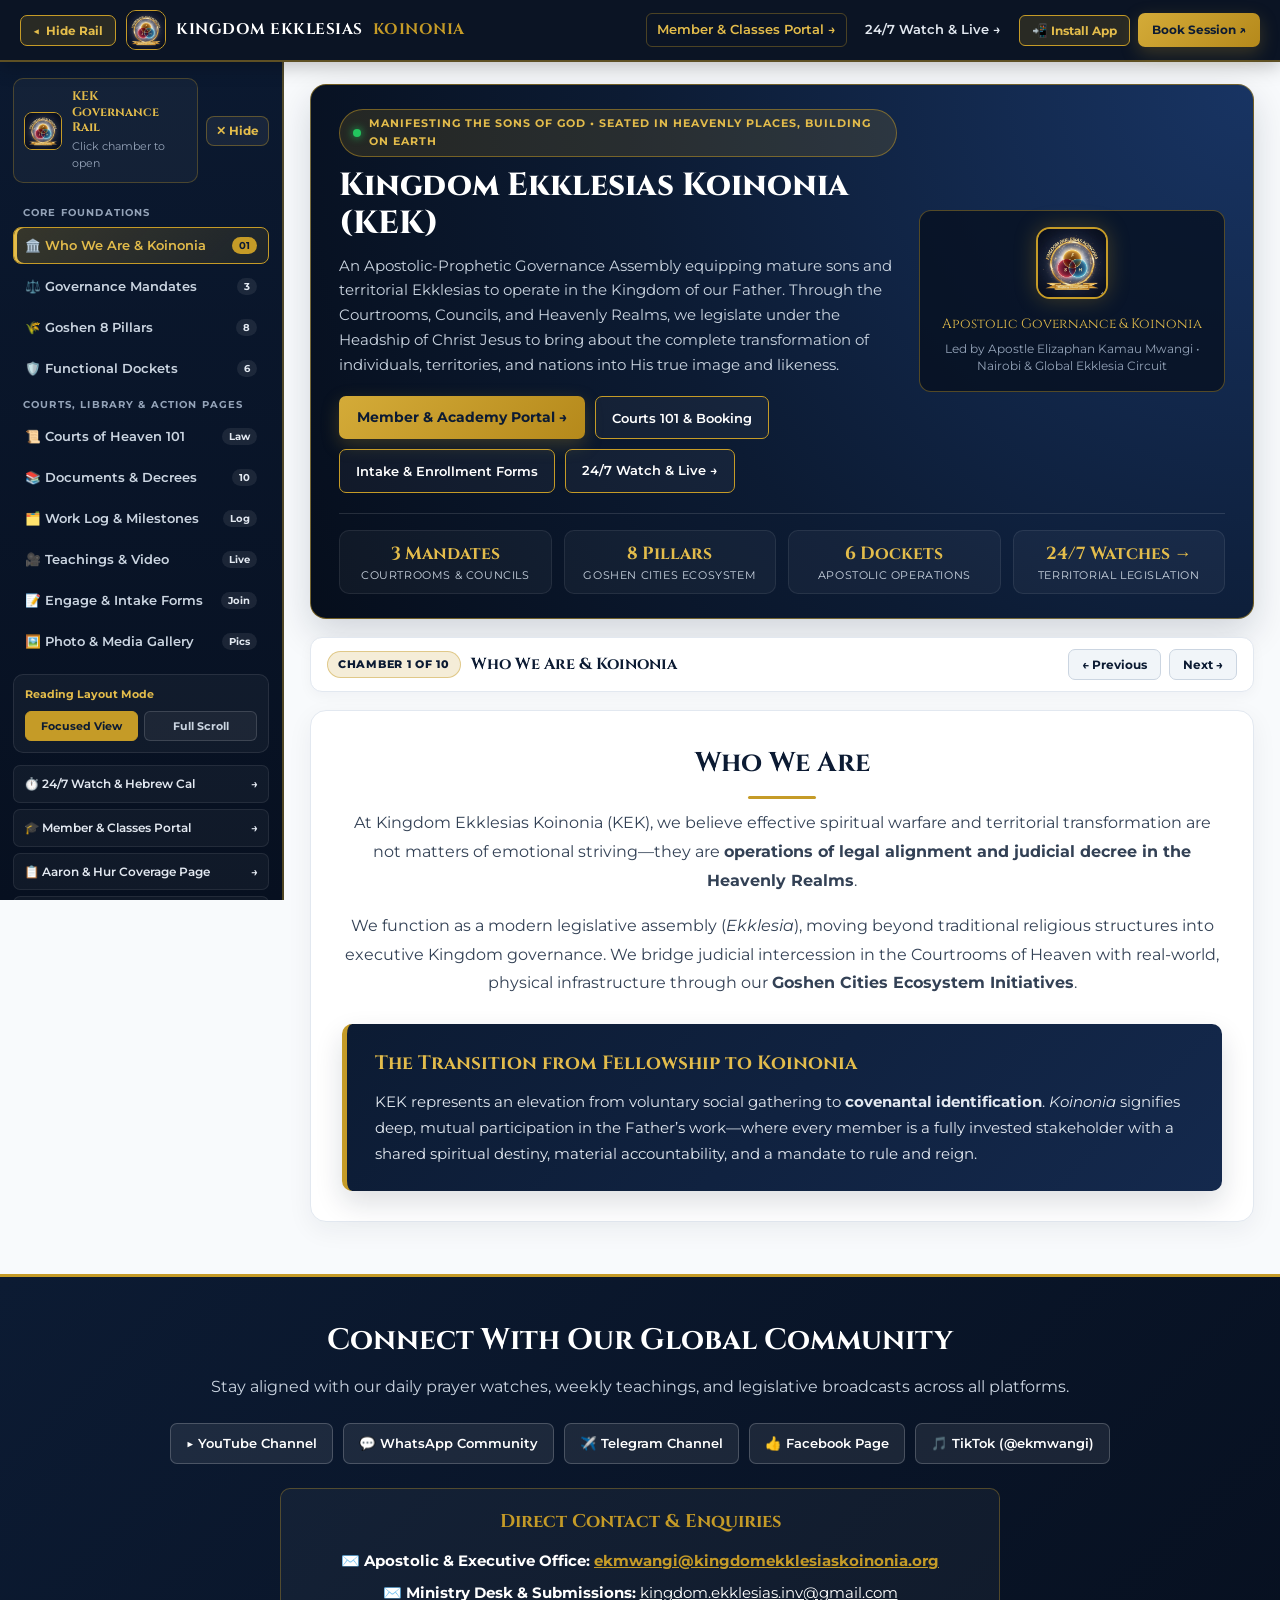
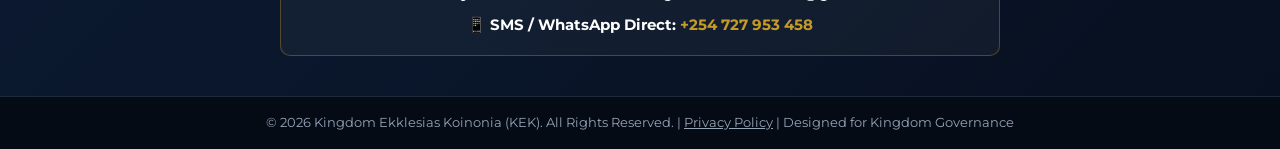
==== commit d31b37db: "Update print statement from 'Hello' to 'Goodbye'" ====
--- a/index.html
+++ b/index.html
@@ -88,7 +88,7 @@
             --slate: #475569;
             --light-bg: #f8fafc;
             --white: #ffffff;
-            --rail-width: 278px;
+            --rail-width: 284px;
         }
 
         * {
@@ -119,51 +119,79 @@
         }
 
         .topbar-inner {
-            max-width: 1520px;
+            max-width: 1540px;
             margin: 0 auto;
             padding: 10px 20px;
             display: flex;
             justify-content: space-between;
             align-items: center;
-            gap: 14px;
+            gap: 12px;
             flex-wrap: wrap;
         }
 
-        .logo {
-            display: flex;
-            align-items: center;
-            gap: 11px;
-            text-decoration: none;
-            font-family: 'Cinzel', serif;
-            font-weight: 700;
-            font-size: 0.98rem;
-            color: var(--white);
-            letter-spacing: 0.5px;
-        }
-
-        .logo img {
-            width: 40px;
-            height: 40px;
-            border-radius: 10px;
-            border: 1.5px solid var(--gold);
-            object-fit: cover;
-        }
-
-        .logo span {
-            color: var(--gold);
-        }
-
-        .topbar-actions {
+        .topbar-left {
             display: flex;
             align-items: center;
             gap: 10px;
             flex-wrap: wrap;
         }
 
+        .logo {
+            display: flex;
+            align-items: center;
+            gap: 10px;
+            text-decoration: none;
+            font-family: 'Cinzel', serif;
+            font-weight: 700;
+            font-size: 0.96rem;
+            color: var(--white);
+            letter-spacing: 0.5px;
+        }
+
+        .logo img {
+            width: 38px;
+            height: 38px;
+            border-radius: 10px;
+            border: 1.5px solid var(--gold);
+            object-fit: cover;
+        }
+
+        .logo span {
+            color: var(--gold);
+        }
+
+        .rail-toggle-btn {
+            background: rgba(197, 155, 39, 0.16);
+            color: var(--gold-bright);
+            border: 1px solid var(--gold);
+            padding: 7px 12px;
+            border-radius: 7px;
+            font-size: 0.78rem;
+            font-weight: 700;
+            cursor: pointer;
+            display: inline-flex;
+            align-items: center;
+            gap: 6px;
+            font-family: 'Montserrat', sans-serif;
+            transition: all 0.2s ease;
+        }
+
+        .rail-toggle-btn:hover {
+            background: var(--gold);
+            color: var(--navy);
+        }
+
+        .topbar-actions {
+            display: flex;
+            align-items: center;
+            gap: 8px;
+            flex-wrap: wrap;
+        }
+
         .top-link {
             color: #e2e8f0;
             text-decoration: none;
-            font-size: 0.8rem;
+            font-size: 0.79rem;
             font-weight: 600;
             padding: 6px 10px;
             border-radius: 6px;
@@ -208,10 +236,10 @@
             gap: 8px;
             background: linear-gradient(135deg, #d4ab38 0%, #b5891b 100%);
             color: var(--navy) !important;
-            padding: 11px 20px;
+            padding: 11px 18px;
             border-radius: 7px;
             font-weight: 700;
-            font-size: 0.86rem;
+            font-size: 0.85rem;
             text-decoration: none;
             border: none;
             cursor: pointer;
@@ -230,13 +258,13 @@
             align-items: center;
             justify-content: center;
             gap: 8px;
-            padding: 10px 18px;
+            padding: 10px 16px;
             border: 1.5px solid var(--gold);
             color: var(--white);
             text-decoration: none;
             border-radius: 7px;
             font-weight: 600;
-            font-size: 0.85rem;
+            font-size: 0.84rem;
             transition: all 0.2s ease;
             background: rgba(255, 255, 255, 0.04);
             cursor: pointer;
@@ -248,59 +276,123 @@
             color: var(--navy);
         }
 
-        .mobile-rail-toggle {
+        .btn-navy-solid {
+            display: inline-flex;
+            align-items: center;
+            justify-content: center;
+            gap: 8px;
+            background: var(--navy);
+            color: var(--gold-bright) !important;
+            padding: 10px 18px;
+            border-radius: 7px;
+            font-weight: 700;
+            font-size: 0.84rem;
+            text-decoration: none;
+            border: 1px solid var(--navy);
+            cursor: pointer;
+            font-family: 'Montserrat', sans-serif;
+            transition: all 0.2s ease;
+        }
+
+        .btn-navy-solid:hover {
+            background: var(--gold);
+            color: var(--navy) !important;
+            border-color: var(--gold);
+        }
+
+        /* FLOATING UNHIDE RAIL BUTTON (SHOWN WHEN RAIL IS HIDDEN) */
+        .floating-unhide-btn {
             display: none;
-            background: var(--navy);
+            position: fixed;
+            left: 16px;
+            bottom: 20px;
+            z-index: 1250;
+            background: linear-gradient(135deg, #0c1b33 0%, #162f59 100%);
             color: var(--gold-bright);
-            border: 1px solid var(--gold);
-            padding: 7px 12px;
-            border-radius: 6px;
+            border: 2px solid var(--gold);
+            padding: 11px 16px;
+            border-radius: 999px;
+            font-family: 'Montserrat', sans-serif;
             font-size: 0.8rem;
             font-weight: 700;
             cursor: pointer;
-            font-family: 'Montserrat', sans-serif;
+            box-shadow: 0 10px 26px rgba(6, 14, 28, 0.42);
+            align-items: center;
+            gap: 8px;
+        }
+
+        .floating-unhide-btn:hover {
+            background: var(--gold);
+            color: var(--navy);
+        }
+
+        body.rail-hidden .floating-unhide-btn {
+            display: inline-flex;
         }
 
         /* LEFT-COLUMN SHELL */
         .app-shell {
-            max-width: 1520px;
+            max-width: 1540px;
             margin: 0 auto;
             display: grid;
             grid-template-columns: var(--rail-width) minmax(0, 1fr);
-            min-height: calc(100vh - 64px);
+            min-height: calc(100vh - 62px);
             align-items: start;
+            transition: grid-template-columns 0.22s ease;
+        }
+
+        body.rail-hidden .app-shell {
+            grid-template-columns: 0px minmax(0, 1fr);
         }
 
         /* LEFT NAVIGATION COLUMN */
         .left-rail {
             position: sticky;
-            top: 64px;
-            height: calc(100vh - 64px);
+            top: 62px;
+            height: calc(100vh - 62px);
             overflow-y: auto;
+            overflow-x: hidden;
             background: linear-gradient(180deg, #0b1930 0%, #071020 100%);
             border-right: 2px solid rgba(197, 155, 39, 0.38);
-            padding: 18px 14px 24px;
+            padding: 16px 13px 24px;
             color: var(--white);
             z-index: 1050;
             scrollbar-width: thin;
             scrollbar-color: rgba(197, 155, 39, 0.45) transparent;
+            transition: opacity 0.18s ease, padding 0.22s ease, border 0.22s ease;
+        }
+
+        body.rail-hidden .left-rail {
+            opacity: 0;
+            pointer-events: none;
+            padding: 0;
+            border-right-width: 0;
+        }
+
+        .rail-top-bar {
+            display: flex;
+            align-items: center;
+            justify-content: space-between;
+            gap: 8px;
+            margin-bottom: 12px;
         }
 
         .rail-brand-card {
             background: rgba(255, 255, 255, 0.04);
             border: 1px solid rgba(197, 155, 39, 0.3);
             border-radius: 10px;
-            padding: 12px;
-            margin-bottom: 14px;
+            padding: 10px;
             display: flex;
             align-items: center;
             gap: 10px;
+            flex: 1;
+            min-width: 0;
         }
 
         .rail-brand-card img {
-            width: 42px;
-            height: 42px;
-            border-radius: 9px;
+            width: 38px;
+            height: 38px;
+            border-radius: 8px;
             border: 1.5px solid var(--gold);
             object-fit: cover;
             flex-shrink: 0;
@@ -308,25 +400,44 @@
 
         .rail-brand-title {
             font-family: 'Cinzel', serif;
-            font-size: 0.82rem;
+            font-size: 0.78rem;
             font-weight: 700;
             color: var(--gold-bright);
             line-height: 1.25;
         }
 
         .rail-brand-sub {
-            font-size: 0.69rem;
+            font-size: 0.67rem;
             color: #94a3b8;
             margin-top: 2px;
         }
 
+        .rail-hide-btn {
+            background: rgba(255, 255, 255, 0.06);
+            border: 1px solid rgba(197, 155, 39, 0.4);
+            color: var(--gold-bright);
+            padding: 7px 9px;
+            border-radius: 8px;
+            font-size: 0.72rem;
+            font-weight: 700;
+            cursor: pointer;
+            font-family: 'Montserrat', sans-serif;
+            flex-shrink: 0;
+            transition: all 0.2s ease;
+        }
+
+        .rail-hide-btn:hover {
+            background: var(--gold);
+            color: var(--navy);
+        }
+
         .rail-group-label {
-            font-size: 0.66rem;
+            font-size: 0.65rem;
             font-weight: 700;
             text-transform: uppercase;
-            letter-spacing: 1.2px;
+            letter-spacing: 1.15px;
             color: #94a3b8;
-            padding: 10px 10px 6px;
+            padding: 10px 10px 5px;
         }
 
         .rail-nav-list {
@@ -340,11 +451,11 @@
             background: transparent;
             border: 1px solid transparent;
             color: #cbd5e1;
-            padding: 10px 12px;
+            padding: 9px 11px;
             border-radius: 8px;
             text-align: left;
             font-family: 'Montserrat', sans-serif;
-            font-size: 0.8rem;
+            font-size: 0.79rem;
             font-weight: 600;
             cursor: pointer;
             display: flex;
@@ -368,12 +479,13 @@
         }
 
         .rail-badge {
-            font-size: 0.65rem;
+            font-size: 0.64rem;
             font-weight: 700;
             background: rgba(255, 255, 255, 0.08);
             color: #e2e8f0;
             padding: 2px 7px;
             border-radius: 999px;
+            flex-shrink: 0;
         }
 
         .rail-nav-btn.active .rail-badge {
@@ -383,17 +495,17 @@
 
         .rail-mode-box {
             margin-top: 14px;
-            padding: 12px;
+            padding: 11px;
             border-radius: 10px;
             background: rgba(255, 255, 255, 0.04);
             border: 1px solid rgba(255, 255, 255, 0.09);
         }
 
         .rail-mode-title {
-            font-size: 0.72rem;
+            font-size: 0.7rem;
             font-weight: 700;
             color: var(--gold-bright);
-            margin-bottom: 8px;
+            margin-bottom: 7px;
         }
 
         .mode-switch-row {
@@ -408,7 +520,7 @@
             color: #cbd5e1;
             padding: 7px 6px;
             border-radius: 6px;
-            font-size: 0.71rem;
+            font-size: 0.7rem;
             font-weight: 700;
             cursor: pointer;
             font-family: 'Montserrat', sans-serif;
@@ -422,15 +534,15 @@
         }
 
         .rail-quick-links {
-            margin-top: 14px;
+            margin-top: 12px;
             display: flex;
             flex-direction: column;
-            gap: 7px;
+            gap: 6px;
         }
 
         .rail-ext-link {
             text-decoration: none;
-            font-size: 0.78rem;
+            font-size: 0.77rem;
             font-weight: 600;
             color: #e2e8f0;
             padding: 8px 10px;
@@ -450,7 +562,7 @@
 
         /* MAIN STAGE AREA */
         .main-stage {
-            padding: 24px 28px 56px;
+            padding: 22px 26px 52px;
             min-width: 0;
         }
 
@@ -459,16 +571,16 @@
             background: radial-gradient(circle at top right, #183463 0%, #0c1b33 58%, #060e1c 100%);
             color: var(--white);
             border-radius: 16px;
-            padding: 28px 30px;
+            padding: 24px 28px;
             border: 1.5px solid rgba(197, 155, 39, 0.55);
             box-shadow: 0 14px 36px rgba(12, 27, 51, 0.16);
-            margin-bottom: 20px;
+            margin-bottom: 18px;
         }
 
         .command-hero-top {
             display: grid;
-            grid-template-columns: minmax(0, 1.5fr) minmax(240px, 0.85fr);
-            gap: 24px;
+            grid-template-columns: minmax(0, 1.55fr) minmax(230px, 0.85fr);
+            gap: 22px;
             align-items: center;
         }
 
@@ -479,13 +591,13 @@
             background: rgba(197, 155, 39, 0.15);
             border: 1px solid rgba(197, 155, 39, 0.5);
             color: var(--gold-bright);
-            padding: 5px 14px;
+            padding: 5px 13px;
             border-radius: 999px;
-            font-size: 0.72rem;
+            font-size: 0.7rem;
             font-weight: 700;
-            letter-spacing: 1.1px;
+            letter-spacing: 1px;
             text-transform: uppercase;
-            margin-bottom: 12px;
+            margin-bottom: 10px;
         }
 
         .pulse-dot {
@@ -499,16 +611,16 @@
 
         .command-hero h1 {
             font-family: 'Cinzel', serif;
-            font-size: 2.1rem;
+            font-size: 2rem;
             font-weight: 800;
             line-height: 1.2;
-            margin: 0 0 12px;
+            margin: 0 0 10px;
             color: var(--white);
         }
 
         .command-hero p {
-            font-size: 0.96rem;
-            line-height: 1.68;
+            font-size: 0.94rem;
+            line-height: 1.65;
             color: #cbd5e1;
             margin: 0;
         }
@@ -517,29 +629,29 @@
             background: rgba(6, 14, 28, 0.72);
             border: 1px solid rgba(197, 155, 39, 0.4);
             border-radius: 12px;
-            padding: 18px;
+            padding: 16px;
             text-align: center;
         }
 
         .hero-spotlight-card img {
-            width: 78px;
-            height: 78px;
+            width: 72px;
+            height: 72px;
             border-radius: 14px;
             border: 2px solid var(--gold);
             object-fit: cover;
-            margin-bottom: 10px;
+            margin-bottom: 8px;
             box-shadow: 0 0 22px rgba(197, 155, 39, 0.3);
         }
 
         .spotlight-quote {
             font-family: 'Cinzel', serif;
-            font-size: 0.88rem;
+            font-size: 0.85rem;
             color: var(--gold-bright);
-            margin-bottom: 6px;
+            margin-bottom: 5px;
         }
 
         .spotlight-meta {
-            font-size: 0.76rem;
+            font-size: 0.74rem;
             color: #94a3b8;
             line-height: 1.45;
         }
@@ -548,12 +660,12 @@
             display: flex;
             flex-wrap: wrap;
             gap: 10px;
+            margin-top: 18px;
+        }
+
+        .hero-metrics {
             margin-top: 20px;
-        }
-
-        .hero-metrics {
-            margin-top: 22px;
-            padding-top: 18px;
+            padding-top: 16px;
             border-top: 1px solid rgba(255, 255, 255, 0.12);
             display: grid;
             grid-template-columns: repeat(4, 1fr);
@@ -564,10 +676,12 @@
             background: rgba(255, 255, 255, 0.04);
             border: 1px solid rgba(255, 255, 255, 0.08);
             border-radius: 10px;
-            padding: 12px;
+            padding: 11px;
             text-align: center;
             cursor: pointer;
             transition: all 0.2s ease;
+            font-family: 'Montserrat', sans-serif;
+            color: inherit;
         }
 
         .metric-tile:hover {
@@ -579,12 +693,12 @@
         .metric-tile strong {
             display: block;
             font-family: 'Cinzel', serif;
-            font-size: 1.15rem;
+            font-size: 1.1rem;
             color: var(--gold-bright);
         }
 
         .metric-tile span {
-            font-size: 0.72rem;
+            font-size: 0.7rem;
             color: #cbd5e1;
             text-transform: uppercase;
             letter-spacing: 0.6px;
@@ -595,8 +709,8 @@
             background: var(--white);
             border: 1px solid #e2e8f0;
             border-radius: 12px;
-            padding: 12px 18px;
-            margin-bottom: 20px;
+            padding: 11px 16px;
+            margin-bottom: 18px;
             display: flex;
             justify-content: space-between;
             align-items: center;
@@ -616,7 +730,7 @@
             background: rgba(197, 155, 39, 0.18);
             color: var(--navy);
             border: 1px solid rgba(197, 155, 39, 0.45);
-            font-size: 0.7rem;
+            font-size: 0.69rem;
             font-weight: 800;
             padding: 4px 10px;
             border-radius: 999px;
@@ -626,7 +740,7 @@
 
         .stepper-title {
             font-family: 'Cinzel', serif;
-            font-size: 1.02rem;
+            font-size: 1rem;
             font-weight: 700;
             color: var(--navy);
         }
@@ -641,9 +755,9 @@
             background: #f1f5f9;
             color: var(--navy);
             border: 1px solid #cbd5e1;
-            padding: 7px 14px;
+            padding: 7px 13px;
             border-radius: 7px;
-            font-size: 0.78rem;
+            font-size: 0.77rem;
             font-weight: 700;
             cursor: pointer;
             font-family: 'Montserrat', sans-serif;
@@ -667,9 +781,9 @@
             background: var(--white);
             border: 1px solid #e2e8f0;
             border-radius: 16px;
-            padding: 32px;
+            padding: 30px;
             box-shadow: 0 8px 26px rgba(12, 27, 51, 0.06);
-            animation: panelFade 0.24s ease;
+            animation: panelFade 0.22s ease;
         }
 
         .chamber-panel.active-chamber {
@@ -678,17 +792,17 @@
 
         body.scroll-all-mode .chamber-panel {
             display: block;
-            margin-bottom: 24px;
+            margin-bottom: 22px;
         }
 
         @keyframes panelFade {
-            from { opacity: 0; transform: translateY(6px); }
+            from { opacity: 0; transform: translateY(5px); }
             to { opacity: 1; transform: translateY(0); }
         }
 
         .section-title {
             font-family: 'Cinzel', serif;
-            font-size: 1.75rem;
+            font-size: 1.7rem;
             color: var(--navy);
             text-align: center;
             margin: 0 0 10px;
@@ -708,9 +822,151 @@
             text-align: center;
             color: var(--slate);
             max-width: 760px;
-            margin: 14px auto 30px;
+            margin: 14px auto 24px;
+            font-size: 0.95rem;
+            line-height: 1.65;
+        }
+
+        /* INTERACTIVE SUB-TABS (GOSHEN 8 PILLARS & COURTS 101) */
+        .subtab-bar {
+            display: flex;
+            flex-wrap: wrap;
+            justify-content: center;
+            gap: 8px;
+            margin: 0 auto 24px;
+            padding: 12px;
+            background: #f1f5f9;
+            border: 1px solid #e2e8f0;
+            border-radius: 12px;
+        }
+
+        .subtab-btn {
+            background: var(--white);
+            border: 1px solid #cbd5e1;
+            color: var(--navy);
+            padding: 8px 13px;
+            border-radius: 8px;
+            font-family: 'Montserrat', sans-serif;
+            font-size: 0.78rem;
+            font-weight: 700;
+            cursor: pointer;
+            transition: all 0.18s ease;
+            display: inline-flex;
+            align-items: center;
+            gap: 6px;
+        }
+
+        .subtab-btn:hover {
+            border-color: var(--gold);
+            transform: translateY(-1px);
+        }
+
+        .subtab-btn.active {
+            background: var(--navy);
+            color: var(--gold-bright);
+            border-color: var(--navy);
+            box-shadow: 0 4px 12px rgba(12, 27, 51, 0.16);
+        }
+
+        .subtab-pane {
+            display: none;
+            animation: panelFade 0.2s ease;
+        }
+
+        .subtab-pane.active {
+            display: block;
+        }
+
+        /* GOSHEN SINGLE-PILLAR SPOTLIGHT CARD */
+        .pillar-spotlight {
+            background: linear-gradient(135deg, #0c1b33 0%, #152c52 100%);
+            color: var(--white);
+            border: 2px solid var(--gold);
+            border-radius: 14px;
+            padding: 28px;
+            max-width: 900px;
+            margin: 0 auto;
+            box-shadow: 0 14px 32px rgba(12, 27, 51, 0.16);
+        }
+
+        .pillar-spotlight-top {
+            display: flex;
+            justify-content: space-between;
+            align-items: center;
+            flex-wrap: wrap;
+            gap: 10px;
+            margin-bottom: 12px;
+        }
+
+        .pillar-number-pill {
+            background: rgba(197, 155, 39, 0.2);
+            border: 1px solid var(--gold);
+            color: var(--gold-bright);
+            font-size: 0.72rem;
+            font-weight: 800;
+            padding: 4px 12px;
+            border-radius: 999px;
+            letter-spacing: 0.9px;
+            text-transform: uppercase;
+        }
+
+        .pillar-scripture-pill {
+            font-size: 0.78rem;
+            font-weight: 700;
+            color: #fde047;
+        }
+
+        .pillar-spotlight h3 {
+            font-family: 'Cinzel', serif;
+            font-size: 1.48rem;
+            color: var(--white);
+            margin: 0 0 12px;
+        }
+
+        .pillar-spotlight-desc {
+            color: #e2e8f0;
             font-size: 0.96rem;
-            line-height: 1.65;
+            line-height: 1.72;
+            margin: 0 0 18px;
+        }
+
+        .pillar-specs-grid {
+            display: grid;
+            grid-template-columns: repeat(auto-fit, minmax(230px, 1fr));
+            gap: 14px;
+            margin-bottom: 20px;
+        }
+
+        .pillar-spec-box {
+            background: rgba(6, 14, 28, 0.65);
+            border: 1px solid rgba(255, 255, 255, 0.14);
+            border-radius: 10px;
+            padding: 14px;
+        }
+
+        .pillar-spec-box strong {
+            display: block;
+            font-size: 0.73rem;
+            text-transform: uppercase;
+            letter-spacing: 0.8px;
+            color: var(--gold-bright);
+            margin-bottom: 5px;
+        }
+
+        .pillar-spec-box span {
+            font-size: 0.85rem;
+            color: #cbd5e1;
+            line-height: 1.5;
+        }
+
+        .pillar-spotlight-actions {
+            display: flex;
+            flex-wrap: wrap;
+            gap: 10px;
+            justify-content: space-between;
+            align-items: center;
+            padding-top: 14px;
+            border-top: 1px solid rgba(255, 255, 255, 0.14);
         }
 
         .about-text {
@@ -724,8 +980,8 @@
 
         .koinonia-callout {
             max-width: 880px;
-            margin: 28px auto 0;
-            padding: 26px 30px;
+            margin: 26px auto 0;
+            padding: 24px 28px;
             background: linear-gradient(135deg, #0c1b33 0%, #14294d 100%);
             color: var(--white);
             border-left: 5px solid var(--gold);
@@ -737,13 +993,13 @@
         .koinonia-callout h3 {
             font-family: 'Cinzel', serif;
             color: var(--gold-bright);
-            font-size: 1.22rem;
+            font-size: 1.2rem;
             margin: 0 0 10px;
         }
 
         .koinonia-callout p {
             color: #e2e8f0;
-            font-size: 0.95rem;
+            font-size: 0.94rem;
             line-height: 1.72;
             margin: 0;
         }
@@ -751,15 +1007,15 @@
         /* CARDS & GRIDS */
         .services-grid {
             display: grid;
-            grid-template-columns: repeat(auto-fit, minmax(280px, 1fr));
-            gap: 20px;
+            grid-template-columns: repeat(auto-fit, minmax(275px, 1fr));
+            gap: 18px;
         }
 
         .service-card {
             background: #f8fafc;
             border: 1px solid #e2e8f0;
             border-radius: 10px;
-            padding: 24px;
+            padding: 22px;
             display: flex;
             flex-direction: column;
             justify-content: space-between;
@@ -778,7 +1034,7 @@
             display: inline-block;
             font-family: 'Cinzel', serif;
             font-weight: 700;
-            font-size: 0.8rem;
+            font-size: 0.78rem;
             color: var(--navy);
             background: rgba(197, 155, 39, 0.2);
             border: 1px solid rgba(197, 155, 39, 0.5);
@@ -790,24 +1046,25 @@
         .service-card h3 {
             font-family: 'Cinzel', serif;
             color: var(--navy);
-            font-size: 1.12rem;
+            font-size: 1.1rem;
             margin: 0 0 10px;
         }
 
         .service-card p {
             color: var(--slate);
-            font-size: 0.9rem;
+            font-size: 0.89rem;
             line-height: 1.62;
-            margin: 0 0 18px;
+            margin: 0 0 16px;
         }
 
         .card-btn {
             color: var(--navy);
             font-weight: 700;
-            font-size: 0.85rem;
+            font-size: 0.84rem;
             text-decoration: none;
             display: inline-flex;
             align-items: center;
+            justify-content: space-between;
             gap: 6px;
             padding-top: 12px;
             border-top: 1px solid #e2e8f0;
@@ -818,6 +1075,8 @@
             cursor: pointer;
             font-family: 'Montserrat', sans-serif;
             transition: color 0.2s ease;
+            width: 100%;
+            text-align: left;
         }
 
         .card-btn:hover {
@@ -827,8 +1086,8 @@
         /* GOSHEN 8 PILLARS GRID */
         .goshen-pillars-grid {
             display: grid;
-            grid-template-columns: repeat(auto-fit, minmax(240px, 1fr));
-            gap: 18px;
+            grid-template-columns: repeat(auto-fit, minmax(235px, 1fr));
+            gap: 16px;
         }
 
         .goshen-pillar-card {
@@ -836,7 +1095,11 @@
             border: 1px solid #e2e8f0;
             border-top: 4px solid var(--gold);
             border-radius: 10px;
-            padding: 20px;
+            padding: 18px;
+            cursor: pointer;
+            display: flex;
+            flex-direction: column;
+            justify-content: space-between;
             transition: transform 0.22s ease, box-shadow 0.22s ease, background 0.22s ease;
         }
 
@@ -849,15 +1112,21 @@
         .goshen-pillar-card h4 {
             font-family: 'Cinzel', serif;
             color: var(--navy);
-            font-size: 1.02rem;
+            font-size: 1rem;
             margin: 0 0 8px;
         }
 
         .goshen-pillar-card p {
             color: var(--slate);
-            font-size: 0.88rem;
-            line-height: 1.6;
-            margin: 0;
+            font-size: 0.87rem;
+            line-height: 1.58;
+            margin: 0 0 12px;
+        }
+
+        .pillar-card-link {
+            font-size: 0.76rem;
+            font-weight: 700;
+            color: #9e7816;
         }
 
         /* DOCUMENT FILTER & GRID */
@@ -867,7 +1136,7 @@
             justify-content: space-between;
             align-items: center;
             gap: 12px;
-            margin-bottom: 22px;
+            margin-bottom: 20px;
             background: #f8fafc;
             padding: 14px 18px;
             border-radius: 10px;
@@ -910,7 +1179,7 @@
 
         .resources-grid {
             display: grid;
-            grid-template-columns: repeat(auto-fit, minmax(340px, 1fr));
+            grid-template-columns: repeat(auto-fit, minmax(330px, 1fr));
             gap: 16px;
         }
 
@@ -936,13 +1205,13 @@
         .resource-info h4 {
             font-family: 'Cinzel', serif;
             color: var(--navy);
-            font-size: 0.96rem;
+            font-size: 0.95rem;
             margin: 0 0 6px;
         }
 
         .resource-info p {
             color: var(--slate);
-            font-size: 0.84rem;
+            font-size: 0.83rem;
             line-height: 1.52;
             margin: 0;
         }
@@ -966,7 +1235,7 @@
             border-color: var(--gold);
         }
 
-        /* COURTROOM & FORMS & COMMUNITY FALLBACK STYLING */
+        /* COURTROOM & FORMS & COMMUNITY STYLING */
         .courtroom-wrapper {
             max-width: 980px;
             margin: 0 auto;
@@ -974,11 +1243,11 @@
 
         .courtroom-header {
             text-align: center;
-            margin-bottom: 24px;
+            margin-bottom: 18px;
         }
 
         .courtroom-tagline {
-            font-size: 0.75rem;
+            font-size: 0.74rem;
             font-weight: 800;
             letter-spacing: 1.4px;
             color: #9e7816;
@@ -987,16 +1256,16 @@
 
         .courtroom-subheading {
             color: var(--slate);
-            font-size: 1rem;
+            font-size: 0.98rem;
             font-weight: 600;
             margin: 8px 0 0;
         }
 
         .courtroom-body {
-            font-size: 0.95rem;
+            font-size: 0.94rem;
             line-height: 1.72;
             color: #334155;
-            margin-bottom: 24px;
+            margin-bottom: 20px;
         }
 
         .matrices-box {
@@ -1004,15 +1273,15 @@
             border: 1px solid #e2e8f0;
             border-left: 4px solid var(--gold);
             border-radius: 10px;
-            padding: 22px;
-            margin-bottom: 26px;
+            padding: 20px;
+            margin-bottom: 18px;
         }
 
         .matrices-title {
             font-family: 'Cinzel', serif;
             color: var(--navy);
             margin: 0 0 8px;
-            font-size: 1.2rem;
+            font-size: 1.16rem;
         }
 
         .matrices-list {
@@ -1021,56 +1290,60 @@
             margin: 0;
             display: flex;
             flex-direction: column;
-            gap: 12px;
+            gap: 10px;
         }
 
         .matrices-list li {
-            font-size: 0.9rem;
-            line-height: 1.58;
+            font-size: 0.89rem;
+            line-height: 1.56;
             color: #334155;
         }
 
         .sessions-grid {
             display: grid;
-            grid-template-columns: repeat(auto-fit, minmax(260px, 1fr));
+            grid-template-columns: repeat(auto-fit, minmax(250px, 1fr));
             gap: 16px;
-            margin-bottom: 24px;
+            margin-bottom: 20px;
         }
 
         .session-card {
             background: #f8fafc;
             border: 1px solid #e2e8f0;
+            border-top: 3px solid var(--navy);
             border-radius: 10px;
             padding: 18px;
+            display: flex;
+            flex-direction: column;
+            justify-content: space-between;
         }
 
         .session-card h4 {
             font-family: 'Cinzel', serif;
             color: var(--navy);
             margin: 0 0 8px;
-            font-size: 1rem;
+            font-size: 0.98rem;
         }
 
         .session-card p {
             color: var(--slate);
-            font-size: 0.86rem;
+            font-size: 0.85rem;
             line-height: 1.55;
-            margin: 0;
+            margin: 0 0 14px;
         }
 
         .seed-card {
             background: #fffdf5;
             border: 1px solid rgba(197, 155, 39, 0.45);
             border-radius: 10px;
-            padding: 20px;
-            margin-bottom: 24px;
+            padding: 18px;
+            margin-bottom: 20px;
         }
 
         .booking-cta-box {
             background: linear-gradient(135deg, #0c1b33 0%, #152b52 100%);
             color: var(--white);
             border-radius: 12px;
-            padding: 28px;
+            padding: 26px;
             text-align: center;
             border: 1.5px solid var(--gold);
         }
@@ -1087,7 +1360,7 @@
             flex-wrap: wrap;
             justify-content: center;
             gap: 12px;
-            margin: 18px 0;
+            margin: 16px 0;
         }
 
         .btn-whatsapp {
@@ -1099,14 +1372,14 @@
             color: #ffffff;
             text-decoration: none;
             font-weight: 700;
-            font-size: 0.9rem;
-            padding: 12px 20px;
+            font-size: 0.88rem;
+            padding: 11px 18px;
             border-radius: 7px;
         }
 
         .forms-container {
             display: grid;
-            grid-template-columns: repeat(auto-fit, minmax(250px, 1fr));
+            grid-template-columns: repeat(auto-fit, minmax(245px, 1fr));
             gap: 18px;
         }
 
@@ -1114,7 +1387,7 @@
             background: #f8fafc;
             border: 1px solid #e2e8f0;
             border-radius: 10px;
-            padding: 22px;
+            padding: 20px;
             display: flex;
             flex-direction: column;
             justify-content: space-between;
@@ -1123,18 +1396,18 @@
         .form-card h3 {
             font-family: 'Cinzel', serif;
             color: var(--navy);
-            margin: 0 0 10px;
-            font-size: 1.08rem;
+            margin: 0 0 8px;
+            font-size: 1.05rem;
         }
 
         .qr-small {
-            margin-bottom: 14px;
+            margin-bottom: 12px;
         }
 
         .community-section {
             background: linear-gradient(135deg, #0c1b33 0%, #071020 100%);
             color: var(--white);
-            padding: 44px 24px;
+            padding: 40px 24px;
             text-align: center;
             border-top: 3px solid var(--gold);
         }
@@ -1144,7 +1417,7 @@
             flex-wrap: wrap;
             justify-content: center;
             gap: 10px;
-            margin-bottom: 26px;
+            margin-bottom: 24px;
         }
 
         .social-btn {
@@ -1154,7 +1427,7 @@
             border: 1px solid rgba(255, 255, 255, 0.2);
             padding: 9px 15px;
             border-radius: 7px;
-            font-size: 0.84rem;
+            font-size: 0.83rem;
             font-weight: 600;
         }
 
@@ -1167,7 +1440,7 @@
             background: rgba(255, 255, 255, 0.04);
             border: 1px solid rgba(197, 155, 39, 0.35);
             border-radius: 10px;
-            padding: 20px;
+            padding: 18px;
             max-width: 720px;
             margin: 0 auto;
         }
@@ -1176,8 +1449,8 @@
             background: #050b14;
             color: #94a3b8;
             text-align: center;
-            padding: 18px 20px;
-            font-size: 0.82rem;
+            padding: 16px 20px;
+            font-size: 0.8rem;
         }
 
         /* INSTALL PWA MODAL */
@@ -1236,26 +1509,26 @@
             color: var(--slate);
         }
 
-        /* RESPONSIVE LEFT-COLUMN ADAPTATION */
+        /* RESPONSIVE ADAPTATION */
         @media (max-width: 980px) {
+            body.rail-hidden .app-shell,
             .app-shell {
                 grid-template-columns: 1fr;
             }
 
-            .mobile-rail-toggle {
-                display: inline-flex;
-                align-items: center;
-                gap: 6px;
-            }
-
-            .left-rail {
+            .left-rail,
+            body.rail-hidden .left-rail {
                 display: none;
                 position: fixed;
                 top: 62px;
                 left: 0;
                 width: min(300px, 86vw);
                 height: calc(100vh - 62px);
-                box-shadow: 12px 0 32px rgba(0, 0, 0, 0.45);
+                padding: 16px 13px 24px;
+                border-right: 2px solid rgba(197, 155, 39, 0.45);
+                box-shadow: 12px 0 32px rgba(0, 0, 0, 0.5);
+                opacity: 1;
+                pointer-events: auto;
                 z-index: 1300;
             }
 
@@ -1282,7 +1555,7 @@
 
         @media (max-width: 600px) {
             .command-hero h1 {
-                font-size: 1.6rem;
+                font-size: 1.55rem;
             }
             .resources-grid {
                 grid-template-columns: 1fr;
@@ -1299,38 +1572,51 @@
     <!-- TOP SANCTUARY BAR -->
     <header class="topbar">
         <div class="topbar-inner">
-            <div style="display: flex; align-items: center; gap: 10px;">
-                <button type="button" class="mobile-rail-toggle" id="mobile-rail-btn" aria-label="Toggle Chamber Navigation">
-                    ☰ Chambers
+            <div class="topbar-left">
+                <button type="button" class="rail-toggle-btn" id="header-rail-toggle" aria-label="Hide or Unhide Left Chamber Rail">
+                    <span id="header-rail-icon">◀</span>
+                    <span id="header-rail-label">Hide Rail</span>
                 </button>
-                <a href="#" class="logo" onclick="activateChamber('about'); return false;">
+
+                <a href="#about" class="logo" data-goto-chamber="about">
                     <img src="kek-emblem.png" alt="KEK Emblem">
                     KINGDOM EKKLESIAS <span>KOINONIA</span>
                 </a>
             </div>
 
             <div class="topbar-actions">
-                <a href="portal.html" class="top-link highlight">Member &amp; Classes Portal</a>
-                <a href="watch-hub.html" class="top-link">24/7 Watch &amp; Live</a>
+                <a href="portal.html" class="top-link highlight">Member &amp; Classes Portal &rarr;</a>
+                <a href="watch-hub.html" class="top-link">24/7 Watch &amp; Live &rarr;</a>
                 <button type="button" onclick="triggerKEKInstall()" class="btn-install-nav pwa-install-trigger">
                     📲 Install App
                 </button>
-                <a href="https://calendar.app.google/xPmrk5LuasqAE9rw7" target="_blank" rel="noopener noreferrer" class="btn-gold" style="padding: 7px 14px; font-size: 0.78rem;">Book Session</a>
+                <a href="https://calendar.app.google/xPmrk5LuasqAE9rw7" target="_blank" rel="noopener noreferrer" class="btn-gold" style="padding: 7px 14px; font-size: 0.78rem;">Book Session &nearr;</a>
             </div>
         </div>
     </header>
 
+    <!-- FLOATING UNHIDE RAIL BUTTON (WHEN RAIL IS HIDDEN ON DESKTOP) -->
+    <button type="button" class="floating-unhide-btn" id="floating-unhide-rail" aria-label="Unhide Navigation Rail">
+        <span>▶</span>
+        <span>Unhide Rail</span>
+    </button>
+
     <!-- MAIN LEFT-COLUMN WORKSPACE SHELL -->
     <div class="app-shell">
 
         <!-- LEFT COLUMN CHAMBER NAVIGATOR -->
         <aside class="left-rail" id="left-chamber-rail" aria-label="Chamber Navigation Column">
-            <div class="rail-brand-card">
-                <img src="kek-emblem.png" alt="KEK Crest">
-                <div>
-                    <div class="rail-brand-title">KEK Governance Rail</div>
-                    <div class="rail-brand-sub">Select a chamber to view</div>
+            <div class="rail-top-bar">
+                <div class="rail-brand-card">
+                    <img src="kek-emblem.png" alt="KEK Crest">
+                    <div>
+                        <div class="rail-brand-title">KEK Governance Rail</div>
+                        <div class="rail-brand-sub">Click chamber to open</div>
+                    </div>
                 </div>
+                <button type="button" class="rail-hide-btn" id="rail-inner-hide-btn" title="Hide Navigation Rail">
+                    ✕ Hide
+                </button>
             </div>
 
             <div class="rail-group-label">Core Foundations</div>
@@ -1353,7 +1639,7 @@
                 </button>
             </div>
 
-            <div class="rail-group-label">Courts, Library &amp; Media</div>
+            <div class="rail-group-label">Courts, Library &amp; Action Pages</div>
             <div class="rail-nav-list">
                 <button type="button" class="rail-nav-btn" data-chamber="courtroom-101">
                     <span>📜 Courts of Heaven 101</span>
@@ -1398,6 +1684,10 @@
                     <span>🎓 Member &amp; Classes Portal</span>
                     <span>&rarr;</span>
                 </a>
+                <a href="intake.html" class="rail-ext-link">
+                    <span>📋 Aaron &amp; Hur Coverage Page</span>
+                    <span>&rarr;</span>
+                </a>
                 <a href="https://chat.whatsapp.com/KicB3kPctrrHHZpieyfPfA" target="_blank" rel="noopener noreferrer" class="rail-ext-link">
                     <span>💬 KEK WhatsApp Community</span>
                     <span>&nearr;</span>
@@ -1421,12 +1711,10 @@
                             An Apostolic-Prophetic Governance Assembly equipping mature sons and territorial Ekklesias to operate in the Kingdom of our Father. Through the Courtrooms, Councils, and Heavenly Realms, we legislate under the Headship of Christ Jesus to bring about the complete transformation of individuals, territories, and nations into His true image and likeness.
                         </p>
                         <div class="hero-actions">
-                            <a href="portal.html" class="btn-gold">Member &amp; Academy Portal</a>
-                            <button type="button" onclick="activateChamber('courtroom-101')" class="btn-outline-gold">Explore Courts 101</button>
-                            <button type="button" onclick="activateChamber('goshen-pillars')" class="btn-outline-gold">Goshen 8 Pillars</button>
-                            <button type="button" onclick="triggerKEKInstall()" class="btn-outline-gold pwa-install-trigger">
-                                📲 Install App
-                            </button>
+                            <a href="portal.html" class="btn-gold">Member &amp; Academy Portal &rarr;</a>
+                            <button type="button" data-goto-chamber="courtroom-101" class="btn-outline-gold">Courts 101 &amp; Booking</button>
+                            <button type="button" data-goto-chamber="forms" class="btn-outline-gold">Intake &amp; Enrollment Forms</button>
+                            <a href="watch-hub.html" class="btn-outline-gold">24/7 Watch &amp; Live &rarr;</a>
                         </div>
                     </div>
 
@@ -1440,22 +1728,22 @@
                 </div>
 
                 <div class="hero-metrics">
-                    <div class="metric-tile" onclick="activateChamber('mandates')">
+                    <button type="button" class="metric-tile" data-goto-chamber="mandates">
                         <strong>3 Mandates</strong>
                         <span>Courtrooms &amp; Councils</span>
-                    </div>
-                    <div class="metric-tile" onclick="activateChamber('goshen-pillars')">
+                    </button>
+                    <button type="button" class="metric-tile" data-goto-chamber="goshen-pillars">
                         <strong>8 Pillars</strong>
                         <span>Goshen Cities Ecosystem</span>
-                    </div>
-                    <div class="metric-tile" onclick="activateChamber('services')">
+                    </button>
+                    <button type="button" class="metric-tile" data-goto-chamber="services">
                         <strong>6 Dockets</strong>
                         <span>Apostolic Operations</span>
-                    </div>
-                    <div class="metric-tile" onclick="window.location.href='watch-hub.html'">
-                        <strong>24/7 Watches</strong>
+                    </button>
+                    <button type="button" class="metric-tile" onclick="window.location.href='watch-hub.html'">
+                        <strong>24/7 Watches &rarr;</strong>
                         <span>Territorial Legislation</span>
-                    </div>
+                    </button>
                 </div>
             </section>
 
@@ -1501,7 +1789,10 @@
                             <h3>Judicial Intercession in the Courtrooms of Heaven</h3>
                             <p>We stand before the Ancient of Days, alongside Yeshua our Advocate and the Holy Spirit our Divine Counsel, to audit spiritual landscapes, revoke illegal demonic liens, expunge bloodline ledgers, and enforce Heaven’s verdicts over personal and territorial destinies.</p>
                         </div>
-                        <button type="button" onclick="activateChamber('courtroom-101')" class="card-btn">Enter Courtroom Protocols &rarr;</button>
+                        <button type="button" data-goto-chamber="courtroom-101" class="card-btn">
+                            <span>Enter Courtroom Protocols &amp; Booking</span>
+                            <span>&rarr;</span>
+                        </button>
                     </div>
 
                     <div class="service-card">
@@ -1510,7 +1801,10 @@
                             <h3>Legislative Councils &amp; Melchizedek Order</h3>
                             <p>Operating under the High Priesthood of Melchizedek, we step into the Councils of Heaven to receive divine blueprints, steward Kingdom wealth, and exercise the Keys of the Kingdom—binding systemic corruption and loosing righteousness across the Seven Mountains of Influence.</p>
                         </div>
-                        <button type="button" onclick="activateChamber('resources')" class="card-btn">Access Governance Blueprints &rarr;</button>
+                        <button type="button" data-goto-chamber="resources" class="card-btn">
+                            <span>Access Governance Blueprints (10 PDFs)</span>
+                            <span>&rarr;</span>
+                        </button>
                     </div>
 
                     <div class="service-card">
@@ -1519,57 +1813,100 @@
                             <h3>The Goshen Cities Ecosystem Blueprint</h3>
                             <p>To manifest Heaven's decrees on Earth, we establish autonomous, sustainable "Cities of Hope and Immunity"—territories of distinction shielded from the economic and systemic collapses of the world system.</p>
                         </div>
-                        <button type="button" onclick="activateChamber('goshen-pillars')" class="card-btn">Explore the 8 Pillars &rarr;</button>
+                        <button type="button" data-goto-chamber="goshen-pillars" class="card-btn">
+                            <span>Explore the 8 Pillars</span>
+                            <span>&rarr;</span>
+                        </button>
                     </div>
                 </div>
             </section>
 
-            <!-- CHAMBER 3: THE 8 PILLARS OF THE GOSHEN ECOSYSTEM -->
+            <!-- CHAMBER 3: THE 8 PILLARS OF THE GOSHEN ECOSYSTEM (WITH INTERACTIVE SUB-TABS) -->
             <section id="goshen-pillars" class="chamber-panel" data-chamber-label="The 8 Pillars of the Goshen Ecosystem">
                 <h2 class="section-title">The 8 Pillars of the Goshen Ecosystem</h2>
-                <p class="section-subtitle">Our physical and structural expansion is anchored upon eight foundational pillars:</p>
-
-                <div class="goshen-pillars-grid">
-                    <div class="goshen-pillar-card">
-                        <h4>1. 👑 The Covenant Community</h4>
-                        <p>A royal priesthood of matured sons operating in corporate oneness and non-negotiable alignment with the Father's will.</p>
-                    </div>
-
-                    <div class="goshen-pillar-card">
-                        <h4>2. 🏡 Integrated Housing Systems</h4>
-                        <p>Sustainable physical architecture integrated with consecrated spiritual altars to provide complete safety and rest.</p>
-                    </div>
-
-                    <div class="goshen-pillar-card">
-                        <h4>3. 🩺 Divine Wellness &amp; Healthcare</h4>
-                        <p>Restoring original covenant wellness and caregiving systems shielded from systemic infirmity (Exodus 15:26).</p>
-                    </div>
-
-                    <div class="goshen-pillar-card">
-                        <h4>4. 🌾 Harmonized Agriculture &amp; Food Security</h4>
-                        <p>Replicating Edenic soil frequencies and advanced greenhouse technologies to ensure 100% regional food security.</p>
-                    </div>
-
-                    <div class="goshen-pillar-card">
-                        <h4>5. 📚 Holistic Human Development</h4>
-                        <p>Discipleship-driven education moving beyond academic theory to equip citizens for practical Kingdom governance.</p>
-                    </div>
-
-                    <div class="goshen-pillar-card">
-                        <h4>6. 🚚 Strategic Mobility &amp; Logistics</h4>
-                        <p>Dedicated transport and distribution networks designed for prophetic speed and territorial resource deployment.</p>
-                    </div>
-
-                    <div class="goshen-pillar-card">
-                        <h4>7. ⚖️ Economic Sovereignty</h4>
-                        <p>Debt-free, autonomous financial systems rooted in covenant equity, trade, and Melchizedek wealth stewardship.</p>
-                    </div>
-
-                    <div class="goshen-pillar-card">
-                        <h4>8. 🛠️ Technological Stewardship</h4>
-                        <p>Spirit-inspired engineering and technological innovation (Exodus 31:1–5) dedicated to serving humanity rather than enslaving the soul.</p>
-                    </div>
+                <p class="section-subtitle">Select any individual pillar below to inspect its covenant mandate and practical infrastructure blueprint, or view all eight together.</p>
+
+                <div class="subtab-bar" role="tablist" aria-label="Goshen 8 Pillars Sub-Tabs" id="goshen-subtab-bar">
+                    <button type="button" class="subtab-btn active" data-pillar-tab="all">All 8 Pillars</button>
+                    <button type="button" class="subtab-btn" data-pillar-tab="1">1. 👑 Covenant</button>
+                    <button type="button" class="subtab-btn" data-pillar-tab="2">2. 🏡 Housing</button>
+                    <button type="button" class="subtab-btn" data-pillar-tab="3">3. 🩺 Wellness</button>
+                    <button type="button" class="subtab-btn" data-pillar-tab="4">4. 🌾 Agriculture</button>
+                    <button type="button" class="subtab-btn" data-pillar-tab="5">5. 📚 Development</button>
+                    <button type="button" class="subtab-btn" data-pillar-tab="6">6. 🚚 Mobility</button>
+                    <button type="button" class="subtab-btn" data-pillar-tab="7">7. ⚖️ Economy</button>
+                    <button type="button" class="subtab-btn" data-pillar-tab="8">8. 🛠️ Technology</button>
                 </div>
+
+                <!-- Overview Grid of All 8 Pillars -->
+                <div id="goshen-all-view" class="goshen-pillars-grid">
+                    <div class="goshen-pillar-card" data-open-pillar="1">
+                        <div>
+                            <h4>1. 👑 The Covenant Community</h4>
+                            <p>A royal priesthood of matured sons operating in corporate oneness and non-negotiable alignment with the Father's will.</p>
+                        </div>
+                        <span class="pillar-card-link">Inspect Pillar 01 &rarr;</span>
+                    </div>
+
+                    <div class="goshen-pillar-card" data-open-pillar="2">
+                        <div>
+                            <h4>2. 🏡 Integrated Housing Systems</h4>
+                            <p>Sustainable physical architecture integrated with consecrated spiritual altars to provide complete safety and rest.</p>
+                        </div>
+                        <span class="pillar-card-link">Inspect Pillar 02 &rarr;</span>
+                    </div>
+
+                    <div class="goshen-pillar-card" data-open-pillar="3">
+                        <div>
+                            <h4>3. 🩺 Divine Wellness &amp; Healthcare</h4>
+                            <p>Restoring original covenant wellness and caregiving systems shielded from systemic infirmity (Exodus 15:26).</p>
+                        </div>
+                        <span class="pillar-card-link">Inspect Pillar 03 &rarr;</span>
+                    </div>
+
+                    <div class="goshen-pillar-card" data-open-pillar="4">
+                        <div>
+                            <h4>4. 🌾 Harmonized Agriculture &amp; Food Security</h4>
+                            <p>Replicating Edenic soil frequencies and advanced greenhouse technologies to ensure 100% regional food security.</p>
+                        </div>
+                        <span class="pillar-card-link">Inspect Pillar 04 &rarr;</span>
+                    </div>
+
+                    <div class="goshen-pillar-card" data-open-pillar="5">
+                        <div>
+                            <h4>5. 📚 Holistic Human Development</h4>
+                            <p>Discipleship-driven education moving beyond academic theory to equip citizens for practical Kingdom governance.</p>
+                        </div>
+                        <span class="pillar-card-link">Inspect Pillar 05 &rarr;</span>
+                    </div>
+
+                    <div class="goshen-pillar-card" data-open-pillar="6">
+                        <div>
+                            <h4>6. 🚚 Strategic Mobility &amp; Logistics</h4>
+                            <p>Dedicated transport and distribution networks designed for prophetic speed and territorial resource deployment.</p>
+                        </div>
+                        <span class="pillar-card-link">Inspect Pillar 06 &rarr;</span>
+                    </div>
+
+                    <div class="goshen-pillar-card" data-open-pillar="7">
+                        <div>
+                            <h4>7. ⚖️ Economic Sovereignty</h4>
+                            <p>Debt-free, autonomous financial systems rooted in covenant equity, trade, and Melchizedek wealth stewardship.</p>
+                        </div>
+                        <span class="pillar-card-link">Inspect Pillar 07 &rarr;</span>
+                    </div>
+
+                    <div class="goshen-pillar-card" data-open-pillar="8">
+                        <div>
+                            <h4>8. 🛠️ Technological Stewardship</h4>
+                            <p>Spirit-inspired engineering and technological innovation (Exodus 31:1–5) dedicated to serving humanity rather than enslaving the soul.</p>
+                        </div>
+                        <span class="pillar-card-link">Inspect Pillar 08 &rarr;</span>
+                    </div>
+                </div>
+
+                <!-- Focused Single-Pillar Spotlight Container -->
+                <div id="goshen-single-view" style="display: none;"></div>
             </section>
 
             <!-- CHAMBER 4: SIX FUNCTIONAL DOCKETS -->
@@ -1584,7 +1921,10 @@
                             <h3>Global Apostolic Equipping</h3>
                             <p>Weekly digital sessions via Google Meet &amp; Zoom unpacking spiritual mechanics, bloodline deliverance, prophetic blueprints, and kingdom governance for believers globally.</p>
                         </div>
-                        <a href="https://chat.whatsapp.com/KicB3kPctrrHHZpieyfPfA" class="card-btn" target="_blank" rel="noopener noreferrer">Join WhatsApp Group &rarr;</a>
+                        <a href="https://chat.whatsapp.com/KicB3kPctrrHHZpieyfPfA" class="card-btn" target="_blank" rel="noopener noreferrer">
+                            <span>Join WhatsApp Group</span>
+                            <span>&nearr;</span>
+                        </a>
                     </div>
 
                     <div class="service-card">
@@ -1593,7 +1933,10 @@
                             <h3>Ekklesia Gatherings &amp; Teaching</h3>
                             <p>Join our online fellowship and virtual prayer sessions to build spiritual foundations and learn heavenly legislation.</p>
                         </div>
-                        <a href="https://chat.whatsapp.com/KicB3kPctrrHHZpieyfPfA" class="card-btn" target="_blank" rel="noopener noreferrer">Join WhatsApp Group &rarr;</a>
+                        <a href="portal.html" class="card-btn">
+                            <span>Open Member &amp; Classes Portal</span>
+                            <span>&rarr;</span>
+                        </a>
                     </div>
 
                     <div class="service-card">
@@ -1602,7 +1945,10 @@
                             <h3>Kingdom Intercession &amp; Warfare</h3>
                             <p>Stand in agreement with our dedicated prayer watchmen and intercessors for strategic breakthrough and spiritual alignment.</p>
                         </div>
-                        <a href="https://chat.whatsapp.com/L8y90Aslvjn2batMryOePn" class="card-btn" target="_blank" rel="noopener noreferrer">Join WhatsApp Group &rarr;</a>
+                        <a href="https://chat.whatsapp.com/L8y90Aslvjn2batMryOePn" class="card-btn" target="_blank" rel="noopener noreferrer">
+                            <span>Join Warfare Watch Room</span>
+                            <span>&nearr;</span>
+                        </a>
                     </div>
 
                     <div class="service-card">
@@ -1611,7 +1957,10 @@
                             <h3>Territorial Watches &amp; Legislation</h3>
                             <p>Consecrated daily watches (including 3:00 PM and Midnight EAT) standing at geographic gates to execute warfare, enforce prophetic scrolls, and dismantle unrighteous altars.</p>
                         </div>
-                        <a href="watch-hub.html" class="card-btn">Open 24/7 Watch Hub &rarr;</a>
+                        <a href="watch-hub.html" class="card-btn">
+                            <span>Open 24/7 Watch &amp; Hebrew Hub</span>
+                            <span>&rarr;</span>
+                        </a>
                     </div>
 
                     <div class="service-card">
@@ -1620,7 +1969,10 @@
                             <h3>Aaron &amp; Hur Intercessory Covering</h3>
                             <p>A subscription partnership matching individuals and entrepreneurs with assigned ministers for daily, personalized prayer coverage and spiritual dossier reporting.</p>
                         </div>
-                        <a href="intake.html" class="card-btn">View Proposal &amp; Subscribe &rarr;</a>
+                        <a href="intake.html" class="card-btn">
+                            <span>View Proposal &amp; Subscribe</span>
+                            <span>&rarr;</span>
+                        </a>
                     </div>
 
                     <div class="service-card">
@@ -1629,12 +1981,15 @@
                             <h3>Kingdom Wealth &amp; Goshen Ecosystem</h3>
                             <p>Aligning households with financial stewardship through private liquidity pools, trust-backed asset protection, agricultural sanctuaries, and insulated family wealth systems.</p>
                         </div>
-                        <button type="button" onclick="activateChamber('resources')" class="card-btn">Download Master Blueprint &rarr;</button>
+                        <button type="button" data-goto-chamber="resources" class="card-btn">
+                            <span>Download Master Blueprints</span>
+                            <span>&rarr;</span>
+                        </button>
                     </div>
                 </div>
             </section>
 
-            <!-- CHAMBER 5: COURTS OF HEAVEN 101 -->
+            <!-- CHAMBER 5: COURTS OF HEAVEN 101 (WITH INTERACTIVE SUB-TABS) -->
             <section id="courtroom-101" class="chamber-panel" data-chamber-label="Courts of Heaven Sessions">
                 <div class="courtroom-wrapper">
                     <div class="courtroom-header">
@@ -1643,117 +1998,183 @@
                         <p class="courtroom-subheading">A Three-Dimensional Shift from the Battleground to the Courtroom</p>
                     </div>
 
-                    <div class="courtroom-body">
-                        <p style="margin-bottom: 14px;">
-                            True transformation is not a product of human willpower or emotional hype—it is a matter of legal alignment in the realms of the spirit.
+                    <div class="subtab-bar" role="tablist" aria-label="Courts of Heaven 101 Sub-Tabs">
+                        <button type="button" class="subtab-btn active" data-court-tab="court-overview">
+                            ⚖️ 1. Overview &amp; 3 Matrices
+                        </button>
+                        <button type="button" class="subtab-btn" data-court-tab="court-sessions">
+                            🏛️ 2. 5 Legislative Sessions
+                        </button>
+                        <button type="button" class="subtab-btn" data-court-tab="court-booking">
+                            📅 3. Covenant Seed &amp; Book Session
+                        </button>
+                    </div>
+
+                    <!-- SUB-TAB 1: OVERVIEW & THREE MATRICES -->
+                    <div id="court-overview" class="subtab-pane active">
+                        <div class="courtroom-body">
+                            <p style="margin-bottom: 14px;">
+                                True transformation is not a product of human willpower or emotional hype—it is a matter of legal alignment in the realms of the spirit.
+                            </p>
+                            <p style="margin-bottom: 14px;">
+                                Many believers face persistent, cyclical battles that seem to resist ordinary prayer. Scripture reveals that our God is not only a loving Father; He is a Righteous Judge (Hebrews 12:23). When invisible ceilings block your destiny despite your devotion, it is often because you are fighting on an emotional battlefield when you ought to be legislating in a Heavenly Courtroom.
+                            </p>
+                            <p>
+                                Under the covenant grace of Yeshua Hamashiach (Jesus Christ)—our Eternal Advocate and High Priest—every legal accusation, ancient covenant, or unrighteous trade can be legally annulled and dismantled.
+                            </p>
+                        </div>
+
+                        <div class="matrices-box">
+                            <h3 class="matrices-title">The Three Matrices of Bondage We Confront</h3>
+                            <p style="color: var(--slate); font-size: 0.92rem; margin-bottom: 16px;">
+                                Before a systematic destiny shift can occur, three foundational matrices governing your life must be judicially addressed and rewritten:
+                            </p>
+
+                            <ul class="matrices-list">
+                                <li>
+                                    <span>⚖️</span>
+                                    <strong>Generational Iniquities &amp; Ancient DNA Programming:</strong> The hidden legal codes written into your bloodline that enforce repeated cycles of premature death, marital delays, or financial stagnation.
+                                </li>
+                                <li>
+                                    <span>⚖️</span>
+                                    <strong>Emotional Trauma &amp; Soul Fractures:</strong> Unhealed wounds and emotional fractures that provide the accuser a legal landing pad for fear, self-sabotage, and spiritual blockage.
+                                </li>
+                                <li>
+                                    <span>⚖️</span>
+                                    <strong>The Environmental &amp; Relational Matrix:</strong> Unrighteous territorial altars and misaligned associations that act as atmospheric drags against your spiritual growth.
+                                </li>
+                            </ul>
+                        </div>
+
+                        <div style="display: flex; flex-wrap: wrap; gap: 10px; justify-content: center;">
+                            <button type="button" class="btn-navy-solid" data-court-tab="court-sessions">
+                                Next: Explore the 5 Legislative Sessions &rarr;
+                            </button>
+                            <button type="button" class="btn-gold" data-court-tab="court-booking">
+                                Book a Courtroom Session &rarr;
+                            </button>
+                        </div>
+                    </div>
+
+                    <!-- SUB-TAB 2: 5 LEGISLATIVE SESSIONS -->
+                    <div id="court-sessions" class="subtab-pane">
+                        <h3 style="font-family: 'Cinzel', serif; color: var(--navy); text-align: center; font-size: 1.3rem; margin: 0 0 8px;">
+                            Available Courtroom Legislative Sessions
+                        </h3>
+                        <p style="text-align: center; color: var(--slate); font-size: 0.92rem; margin: 0 0 22px;">
+                            We invite individuals, families, enterprise leaders, and corporate groups to book a dedicated, structured Courtroom session to address and resolve:
                         </p>
-                        <p style="margin-bottom: 14px;">
-                            Many believers face persistent, cyclical battles that seem to resist ordinary prayer. Scripture reveals that our God is not only a loving Father; He is a Righteous Judge (Hebrews 12:23). When invisible ceilings block your destiny despite your devotion, it is often because you are fighting on an emotional battlefield when you ought to be legislating in a Heavenly Courtroom.
-                        </p>
-                        <p>
-                            Under the covenant grace of Yeshua Hamashiach (Jesus Christ)—our Eternal Advocate and High Priest—every legal accusation, ancient covenant, or unrighteous trade can be legally annulled and dismantled.
-                        </p>
-                    </div>
-
-                    <div class="matrices-box">
-                        <h3 class="matrices-title">The Three Matrices of Bondage We Confront</h3>
-                        <p style="color: var(--slate); font-size: 0.92rem; margin-bottom: 16px;">
-                            Before a systematic destiny shift can occur, three foundational matrices governing your life must be judicially addressed and rewritten:
-                        </p>
-
-                        <ul class="matrices-list">
-                            <li>
-                                <span>⚖️</span>
-                                <strong>Generational Iniquities &amp; Ancient DNA Programming:</strong> The hidden legal codes written into your bloodline that enforce repeated cycles of premature death, marital delays, or financial stagnation.
-                            </li>
-                            <li>
-                                <span>⚖️</span>
-                                <strong>Emotional Trauma &amp; Soul Fractures:</strong> Unhealed wounds and emotional fractures that provide the accuser a legal landing pad for fear, self-sabotage, and spiritual blockage.
-                            </li>
-                            <li>
-                                <span>⚖️</span>
-                                <strong>The Environmental &amp; Relational Matrix:</strong> Unrighteous territorial altars and misaligned associations that act as atmospheric drags against your spiritual growth.
-                            </li>
-                        </ul>
-                    </div>
-
-                    <h3 style="font-family: 'Cinzel', serif; color: var(--navy); text-align: center; font-size: 1.3rem; margin-bottom: 12px;">
-                        Available Courtroom Legislative Sessions
-                    </h3>
-                    <p style="text-align: center; color: var(--slate); font-size: 0.92rem; margin-bottom: 22px;">
-                        We invite individuals, families, enterprise leaders, and corporate groups to book a dedicated, structured Courtroom session to address and resolve:
-                    </p>
-
-                    <div class="sessions-grid">
-                        <div class="session-card">
-                            <h4>🧬 Personal Battles &amp; Destiny Constraints</h4>
-                            <p>Dismantling unexplainable delays, chronic health challenges, and soul trades across your timeline to unseal your personal identity scroll.</p>
-                        </div>
-
-                        <div class="session-card">
-                            <h4>🏛️ Generational &amp; Family Altars</h4>
-                            <p>Annulling recurring patterns of divorce, premature death, and dysfunctional household cycles to secure an unbroken spiritual legacy for your lineage.</p>
-                        </div>
-
-                        <div class="session-card">
-                            <h4>🌾 Financial, Business, &amp; Career Shifting</h4>
-                            <p>Uprooting lack, stagnant enterprise doors, and missing helper connections while aligning your wealth with the insulated Goshen Ecosystem architecture.</p>
-                        </div>
-
-                        <div class="session-card">
-                            <h4>🛡️ Ministry Alignment &amp; Spiritual Authority</h4>
-                            <p>Breaking ministerial ceilings, leadership fatigue, and division—shifting your operations from defensive warfare to legislative governance.</p>
-                        </div>
-
-                        <div class="session-card">
-                            <h4>🌐 Territorial &amp; Jurisdictional Clearance</h4>
-                            <p>Dealing with localized witchcraft, regional strongholds, and environmental limitations to enforce the frequency of the New Jerusalem over your home or land.</p>
-                        </div>
-                    </div>
-
-                    <div class="seed-card">
-                        <h3 style="font-family: 'Cinzel', serif; color: var(--navy); font-size: 1.15rem; margin-bottom: 10px;">Co-Partnership &amp; Covenant Seed</h3>
-                        <blockquote style="font-style: italic; color: var(--slate); font-size: 0.88rem; margin: 0 0 12px;">
-                            "Every man according as he purposeth in his heart, so let him give; not grudgingly, or of necessity: for God loveth a cheerful giver. And God is able to make all grace abound toward you..." — <strong>2 Corinthians 9:7–8</strong>
-                        </blockquote>
-                        <p style="color: var(--slate); font-size: 0.9rem; margin: 0;">
-                            When we step into these judicial dimensions of divine ministration, co-partnering with the Lord through seeds and love offerings honors the altar, releases intercessory covering, and anchors spiritual verdicts into physical manifestation.
-                        </p>
-                    </div>
-
-                    <div class="booking-cta-box">
-                        <h3 style="font-family: 'Cinzel', serif; color: var(--gold); font-size: 1.4rem; margin-bottom: 8px;">Book Your Session Today</h3>
-                        <p style="color: #e2e8f0; font-size: 0.92rem; margin-bottom: 18px;">
-                            Move your case from the battleground to the courtroom and enforce the verdict of the Cross over your life, family, or enterprise.
-                        </p>
-
-                        <div class="qr-box">
-                            <img src="https://quickchart.io/qr?text=https%3A%2F%2Fcalendar.app.google%2FxPmrk5LuasqAE9rw7&size=210&margin=1&ecLevel=M&dark=0c1b33" alt="Booking QR Code">
-                        </div>
-
-                        <div class="cta-buttons">
-                            <a href="https://calendar.app.google/xPmrk5LuasqAE9rw7" target="_blank" rel="noopener noreferrer" class="btn-gold">
-                                📅 Online Calendar Booking
-                            </a>
-                            <a href="https://wa.me/254727953458" target="_blank" rel="noopener noreferrer" class="btn-whatsapp">
-                                📲 WhatsApp / SMS: +254 727 953 458
-                            </a>
-                        </div>
-
-                        <p style="font-size: 0.88rem; color: #cbd5e1; margin-bottom: 6px;">
-                            ✉️ Executive Desk:
-                            <a href="mailto:ekmwangi@kingdomekklesiaskoinonia.org" style="color: var(--gold); text-decoration: underline;">ekmwangi@kingdomekklesiaskoinonia.org</a>
-                        </p>
-                        <p style="font-size: 0.88rem; color: #cbd5e1; margin-bottom: 16px;">
-                            ✉️ Direct Inquiries &amp; Submissions:
-                            <a href="mailto:kingdom.ekklesias.inv@gmail.com" style="color: var(--gold); text-decoration: underline;">kingdom.ekklesias.inv@gmail.com</a>
-                        </p>
-
-                        <div class="cta-footer">
-                            <p style="font-style: italic; color: var(--gold); margin-bottom: 6px;">The Court is in session. Enter His gates with bold legislation.</p>
-                            <p style="font-weight: 600; font-size: 0.9rem; margin: 0;">In Kingdom Governance,</p>
-                            <p style="font-family: 'Cinzel', serif; font-size: 1.05rem; color: #fff; margin-top: 4px;">Apostle Kamau Mwangi</p>
-                            <p style="font-size: 0.82rem; color: #cbd5e1; margin: 0;">Kingdom Ekklesias Koinonia (KEK)</p>
+
+                        <div class="sessions-grid">
+                            <div class="session-card">
+                                <div>
+                                    <h4>🧬 Personal Battles &amp; Destiny Constraints</h4>
+                                    <p>Dismantling unexplainable delays, chronic health challenges, and soul trades across your timeline to unseal your personal identity scroll.</p>
+                                </div>
+                                <a href="https://calendar.app.google/xPmrk5LuasqAE9rw7" target="_blank" rel="noopener noreferrer" class="card-btn">
+                                    <span>Book Personal Docket</span>
+                                    <span>&nearr;</span>
+                                </a>
+                            </div>
+
+                            <div class="session-card">
+                                <div>
+                                    <h4>🏛️ Generational &amp; Family Altars</h4>
+                                    <p>Annulling recurring patterns of divorce, premature death, and dysfunctional household cycles to secure an unbroken spiritual legacy for your lineage.</p>
+                                </div>
+                                <a href="https://calendar.app.google/xPmrk5LuasqAE9rw7" target="_blank" rel="noopener noreferrer" class="card-btn">
+                                    <span>Book Family Altar Docket</span>
+                                    <span>&nearr;</span>
+                                </a>
+                            </div>
+
+                            <div class="session-card">
+                                <div>
+                                    <h4>🌾 Financial, Business, &amp; Career Shifting</h4>
+                                    <p>Uprooting lack, stagnant enterprise doors, and missing helper connections while aligning your wealth with the insulated Goshen Ecosystem architecture.</p>
+                                </div>
+                                <a href="https://calendar.app.google/xPmrk5LuasqAE9rw7" target="_blank" rel="noopener noreferrer" class="card-btn">
+                                    <span>Book Enterprise Docket</span>
+                                    <span>&nearr;</span>
+                                </a>
+                            </div>
+
+                            <div class="session-card">
+                                <div>
+                                    <h4>🛡️ Ministry Alignment &amp; Spiritual Authority</h4>
+                                    <p>Breaking ministerial ceilings, leadership fatigue, and division—shifting your operations from defensive warfare to legislative governance.</p>
+                                </div>
+                                <a href="https://calendar.app.google/xPmrk5LuasqAE9rw7" target="_blank" rel="noopener noreferrer" class="card-btn">
+                                    <span>Book Ministry Docket</span>
+                                    <span>&nearr;</span>
+                                </a>
+                            </div>
+
+                            <div class="session-card">
+                                <div>
+                                    <h4>🌐 Territorial &amp; Jurisdictional Clearance</h4>
+                                    <p>Dealing with localized witchcraft, regional strongholds, and environmental limitations to enforce the frequency of the New Jerusalem over your home or land.</p>
+                                </div>
+                                <a href="https://calendar.app.google/xPmrk5LuasqAE9rw7" target="_blank" rel="noopener noreferrer" class="card-btn">
+                                    <span>Book Territorial Docket</span>
+                                    <span>&nearr;</span>
+                                </a>
+                            </div>
+                        </div>
+
+                        <div style="text-align: center;">
+                            <button type="button" class="btn-gold" data-court-tab="court-booking">
+                                Proceed to Covenant Seed &amp; Booking Details &rarr;
+                            </button>
+                        </div>
+                    </div>
+
+                    <!-- SUB-TAB 3: COVENANT SEED & BOOK SESSION -->
+                    <div id="court-booking" class="subtab-pane">
+                        <div class="seed-card">
+                            <h3 style="font-family: 'Cinzel', serif; color: var(--navy); font-size: 1.15rem; margin: 0 0 10px;">Co-Partnership &amp; Covenant Seed</h3>
+                            <blockquote style="font-style: italic; color: var(--slate); font-size: 0.88rem; margin: 0 0 12px;">
+                                "Every man according as he purposeth in his heart, so let him give; not grudgingly, or of necessity: for God loveth a cheerful giver. And God is able to make all grace abound toward you..." — <strong>2 Corinthians 9:7–8</strong>
+                            </blockquote>
+                            <p style="color: var(--slate); font-size: 0.9rem; margin: 0;">
+                                When we step into these judicial dimensions of divine ministration, co-partnering with the Lord through seeds and love offerings honors the altar, releases intercessory covering, and anchors spiritual verdicts into physical manifestation.
+                            </p>
+                        </div>
+
+                        <div class="booking-cta-box">
+                            <h3 style="font-family: 'Cinzel', serif; color: var(--gold); font-size: 1.4rem; margin: 0 0 8px;">Book Your Session Today</h3>
+                            <p style="color: #e2e8f0; font-size: 0.92rem; margin: 0 0 18px;">
+                                Move your case from the battleground to the courtroom and enforce the verdict of the Cross over your life, family, or enterprise.
+                            </p>
+
+                            <div class="qr-box">
+                                <img src="https://quickchart.io/qr?text=https%3A%2F%2Fcalendar.app.google%2FxPmrk5LuasqAE9rw7&size=210&margin=1&ecLevel=M&dark=0c1b33" alt="Booking QR Code">
+                            </div>
+
+                            <div class="cta-buttons">
+                                <a href="https://calendar.app.google/xPmrk5LuasqAE9rw7" target="_blank" rel="noopener noreferrer" class="btn-gold">
+                                    📅 Online Calendar Booking &nearr;
+                                </a>
+                                <a href="https://wa.me/254727953458" target="_blank" rel="noopener noreferrer" class="btn-whatsapp">
+                                    📲 WhatsApp / SMS: +254 727 953 458 &nearr;
+                                </a>
+                            </div>
+
+                            <p style="font-size: 0.88rem; color: #cbd5e1; margin-bottom: 6px;">
+                                ✉️ Executive Desk:
+                                <a href="mailto:ekmwangi@kingdomekklesiaskoinonia.org" style="color: var(--gold); text-decoration: underline;">ekmwangi@kingdomekklesiaskoinonia.org</a>
+                            </p>
+                            <p style="font-size: 0.88rem; color: #cbd5e1; margin-bottom: 16px;">
+                                ✉️ Direct Inquiries &amp; Submissions:
+                                <a href="mailto:kingdom.ekklesias.inv@gmail.com" style="color: var(--gold); text-decoration: underline;">kingdom.ekklesias.inv@gmail.com</a>
+                            </p>
+
+                            <div class="cta-footer">
+                                <p style="font-style: italic; color: var(--gold); margin-bottom: 6px;">The Court is in session. Enter His gates with bold legislation.</p>
+                                <p style="font-weight: 600; font-size: 0.9rem; margin: 0;">In Kingdom Governance,</p>
+                                <p style="font-family: 'Cinzel', serif; font-size: 1.05rem; color: #fff; margin-top: 4px;">Apostle Kamau Mwangi</p>
+                                <p style="font-size: 0.82rem; color: #cbd5e1; margin: 0;">Kingdom Ekklesias Koinonia (KEK)</p>
+                            </div>
                         </div>
                     </div>
                 </div>
@@ -1892,7 +2313,7 @@
                     <div class="video-card">
                         <h4>Courts of Heaven 101: Understanding Spiritual Governance</h4>
                         <p>An introduction to operating in the judicial chambers of Heaven and enacting binding decrees.</p>
-                        <a href="https://youtube.com/@kingdomekklesiaskoinonia" target="_blank" rel="noopener noreferrer" class="btn-watch">Watch on YouTube</a>
+                        <a href="https://youtube.com/@kingdomekklesiaskoinonia" target="_blank" rel="noopener noreferrer" class="btn-watch">Watch on YouTube &nearr;</a>
                     </div>
                 </div>
             </section>
@@ -1900,42 +2321,48 @@
             <!-- CHAMBER 9: ENGAGE & INTAKE FORMS -->
             <section id="forms" class="chamber-panel" data-chamber-label="Engage With the Ekklesia">
                 <h2 class="section-title">Engage With the Ekklesia</h2>
-                <p class="section-subtitle">Step into judicial alignment, daily intercessory covering, and covenantal ecosystem building.</p>
+                <p class="section-subtitle">Open the exact form or portal where you submit your response, dossier, or onboarding details.</p>
 
                 <div class="forms-container">
                     <div class="form-card form-card-booking">
                         <div>
                             <h3>🏛️ Schedule a Judicial Session</h3>
-                            <p style="color: var(--slate); font-size: 0.88rem; margin-bottom: 14px;">Address generational iniquities, bloodline covenants, and territorial altars with legal precision through our Courts of Heaven Session Bookings.</p>
+                            <p style="color: var(--slate); font-size: 0.88rem; margin-bottom: 14px;">Book your Courts of Heaven session on the live calendar or respond directly via WhatsApp.</p>
                             <div class="qr-small">
                                 <img src="https://quickchart.io/qr?text=https%3A%2F%2Fcalendar.app.google%2FxPmrk5LuasqAE9rw7&size=140&margin=1&ecLevel=M&dark=0c1b33" alt="Booking QR Code">
                             </div>
                         </div>
-                        <a href="https://calendar.app.google/xPmrk5LuasqAE9rw7" target="_blank" rel="noopener noreferrer" class="btn-gold" style="width: 100%;">Book a Courtroom Session</a>
+                        <a href="https://calendar.app.google/xPmrk5LuasqAE9rw7" target="_blank" rel="noopener noreferrer" class="btn-gold" style="width: 100%;">Open Booking Calendar &nearr;</a>
                     </div>
 
                     <div class="form-card">
                         <div>
                             <h3>📋 The Aaron &amp; Hur Altar Initiative</h3>
-                            <p style="color: var(--slate); font-size: 0.88rem; margin-bottom: 18px;">Enroll for daily, consecrated intercessory coverage over your household, enterprise, and dossier.</p>
-                        </div>
-                        <a href="https://docs.google.com/forms/d/e/1FAIpQLSc5otxpeGsrobn43rVCo0qhg5HNFMxpkNi_0NHQunyqKwPcBg/viewform?usp=sharing&ouid=102920709206727082882" target="_blank" rel="noopener noreferrer" class="btn-gold" style="background-color: var(--navy); color: var(--white) !important;">Submit Prayer Dossier</a>
+                            <p style="color: var(--slate); font-size: 0.88rem; margin-bottom: 18px;">Submit your prayer dossier form or review coverage tiers on the Aaron &amp; Hur page.</p>
+                        </div>
+                        <div style="display: flex; flex-direction: column; gap: 8px;">
+                            <a href="https://docs.google.com/forms/d/e/1FAIpQLSc5otxpeGsrobn43rVCo0qhg5HNFMxpkNi_0NHQunyqKwPcBg/viewform?usp=sharing&ouid=102920709206727082882" target="_blank" rel="noopener noreferrer" class="btn-gold" style="background-color: var(--navy); color: var(--white) !important;">Open Prayer Dossier Form &nearr;</a>
+                            <a href="intake.html" class="card-btn" style="padding-top: 8px; border-top: none;">
+                                <span>View Aaron &amp; Hur Coverage Page</span>
+                                <span>&rarr;</span>
+                            </a>
+                        </div>
                     </div>
 
                     <div class="form-card">
                         <div>
                             <h3>🌾 Become a Goshen Builder</h3>
-                            <p style="color: var(--slate); font-size: 0.88rem; margin-bottom: 18px;">Partner with us as a covenant stakeholder in establishing regional hubs, agricultural blueprints, and wealth deployment networks.</p>
-                        </div>
-                        <a href="https://docs.google.com/forms/d/e/1FAIpQLSfJJXaEFN77UXfbHU3fGmsMEjFMq94wWx6lXotnD5vmEyGWzg/viewform?usp=header" target="_blank" rel="noopener noreferrer" class="btn-gold" style="background-color: var(--navy); color: var(--white) !important;">Goshen Builder Intake</a>
+                            <p style="color: var(--slate); font-size: 0.88rem; margin-bottom: 18px;">Complete the Goshen Builder intake form to partner on regional hubs, agriculture, and wealth systems.</p>
+                        </div>
+                        <a href="https://docs.google.com/forms/d/e/1FAIpQLSfJJXaEFN77UXfbHU3fGmsMEjFMq94wWx6lXotnD5vmEyGWzg/viewform?usp=header" target="_blank" rel="noopener noreferrer" class="btn-gold" style="background-color: var(--navy); color: var(--white) !important;">Open Goshen Builder Form &nearr;</a>
                     </div>
 
                     <div class="form-card">
                         <div>
                             <h3>🤝 Co-Laborer &amp; Watchman Onboarding</h3>
-                            <p style="color: var(--slate); font-size: 0.88rem; margin-bottom: 18px;">Register to serve across KEK operational offices, Day &amp; Night prayer watches, and regional outreach teams.</p>
-                        </div>
-                        <a href="https://forms.gle/nhn6zZ5RQ2VU5tLt7" target="_blank" rel="noopener noreferrer" class="btn-gold" style="background-color: var(--navy); color: var(--white) !important;">Enroll as Co-Laborer</a>
+                            <p style="color: var(--slate); font-size: 0.88rem; margin-bottom: 18px;">Submit the onboarding form to serve in KEK operations, prayer watches, or regional teams.</p>
+                        </div>
+                        <a href="https://forms.gle/nhn6zZ5RQ2VU5tLt7" target="_blank" rel="noopener noreferrer" class="btn-gold" style="background-color: var(--navy); color: var(--white) !important;">Open Co-Laborer Form &nearr;</a>
                     </div>
                 </div>
             </section>
@@ -2011,7 +2438,7 @@
         </div>
     </div>
 
-    <!-- LEFT-COLUMN CHAMBER CONTROLLER & STEPPER -->
+    <!-- LEFT-COLUMN CHAMBER CONTROLLER, SUB-TABS & STEPPER -->
     <script>
         const chamberOrder = [
             "about",
@@ -2028,17 +2455,76 @@
 
         let activeChamberId = "about";
         let isFullScrollMode = false;
+        let isRailHidden = false;
 
         const railButtons = Array.from(document.querySelectorAll(".rail-nav-btn"));
         const chamberPanels = Array.from(document.querySelectorAll(".chamber-panel"));
         const leftRail = document.getElementById("left-chamber-rail");
-        const mobileRailBtn = document.getElementById("mobile-rail-btn");
+        const headerRailToggle = document.getElementById("header-rail-toggle");
+        const headerRailIcon = document.getElementById("header-rail-icon");
+        const headerRailLabel = document.getElementById("header-rail-label");
+        const railInnerHideBtn = document.getElementById("rail-inner-hide-btn");
+        const floatingUnhideBtn = document.getElementById("floating-unhide-rail");
         const stepperTag = document.getElementById("stepper-tag");
         const stepperTitle = document.getElementById("stepper-title");
         const prevBtn = document.getElementById("prev-chamber-btn");
         const nextBtn = document.getElementById("next-chamber-btn");
         const focusedModeBtn = document.getElementById("mode-focused-btn");
         const fullScrollModeBtn = document.getElementById("mode-fullscroll-btn");
+
+        function syncRailVisibilityUI() {
+            const isMobile = window.innerWidth <= 980;
+            if (isMobile) {
+                const openMobile = leftRail.classList.contains("mobile-open");
+                headerRailIcon.textContent = openMobile ? "✕" : "☰";
+                headerRailLabel.textContent = openMobile ? "Close Rail" : "Chambers";
+            } else {
+                document.body.classList.toggle("rail-hidden", isRailHidden);
+                headerRailIcon.textContent = isRailHidden ? "▶" : "◀";
+                headerRailLabel.textContent = isRailHidden ? "Unhide Rail" : "Hide Rail";
+            }
+        }
+
+        function setRailHidden(hidden) {
+            const isMobile = window.innerWidth <= 980;
+            if (isMobile) {
+                leftRail.classList.toggle("mobile-open", !hidden);
+            } else {
+                isRailHidden = Boolean(hidden);
+                try {
+                    localStorage.setItem("kek_rail_hidden", isRailHidden ? "1" : "0");
+                } catch (_) {}
+            }
+            syncRailVisibilityUI();
+        }
+
+        function toggleRail() {
+            const isMobile = window.innerWidth <= 980;
+            if (isMobile) {
+                leftRail.classList.toggle("mobile-open");
+                syncRailVisibilityUI();
+            } else {
+                setRailHidden(!isRailHidden);
+            }
+        }
+
+        try {
+            if (localStorage.getItem("kek_rail_hidden") === "1") {
+                isRailHidden = true;
+            }
+        } catch (_) {}
+        syncRailVisibilityUI();
+
+        headerRailToggle.addEventListener("click", toggleRail);
+        railInnerHideBtn.addEventListener("click", () => setRailHidden(true));
+        floatingUnhideBtn.addEventListener("click", () => setRailHidden(false));
+
+        window.addEventListener("resize", () => {
+            if (window.innerWidth > 980) {
+                leftRail.classList.remove("mobile-open");
+            }
+            syncRailVisibilityUI();
+        });
 
         function updateStepperUI(chamberId) {
             const idx = chamberOrder.indexOf(chamberId);
@@ -2050,8 +2536,9 @@
             nextBtn.disabled = idx >= chamberOrder.length - 1;
         }
 
-        function activateChamber(chamberId, scrollIntoView = false) {
+        function activateChamber(chamberId, opts = {}) {
             if (!chamberOrder.includes(chamberId)) return;
+            const shouldScroll = Boolean(opts.scroll);
             activeChamberId = chamberId;
 
             railButtons.forEach(btn => {
@@ -2068,38 +2555,50 @@
 
             if (leftRail.classList.contains("mobile-open")) {
                 leftRail.classList.remove("mobile-open");
+                syncRailVisibilityUI();
             }
 
-            if (scrollIntoView) {
+            if (shouldScroll) {
                 const target = document.getElementById(chamberId);
                 if (target) {
-                    const topOffset = 74;
-                    const y = target.getBoundingClientRect().top + window.scrollY - topOffset;
+                    const y = target.getBoundingClientRect().top + window.scrollY - 74;
                     window.scrollTo({ top: Math.max(0, y), behavior: "smooth" });
                 }
             } else if (!isFullScrollMode) {
                 const stepperTop = document.querySelector(".stage-stepper")?.getBoundingClientRect().top;
-                if (stepperTop !== undefined && stepperTop < 55) {
+                if (stepperTop !== undefined && stepperTop < 58) {
                     window.scrollTo({ top: Math.max(0, window.scrollY + stepperTop - 74), behavior: "smooth" });
                 }
             }
         }
 
+        window.activateChamber = (id, scroll = false) => activateChamber(id, { scroll });
+
         railButtons.forEach(btn => {
             btn.addEventListener("click", () => {
                 const targetId = btn.getAttribute("data-chamber");
-                activateChamber(targetId, isFullScrollMode);
+                activateChamber(targetId, { scroll: isFullScrollMode });
             });
         });
 
+        document.querySelectorAll("[data-goto-chamber]").forEach(el => {
+            el.addEventListener("click", (e) => {
+                const targetId = el.getAttribute("data-goto-chamber");
+                if (targetId && chamberOrder.includes(targetId)) {
+                    e.preventDefault();
+                    activateChamber(targetId, { scroll: isFullScrollMode });
+                }
+            });
+        });
+
         prevBtn.addEventListener("click", () => {
             const idx = chamberOrder.indexOf(activeChamberId);
-            if (idx > 0) activateChamber(chamberOrder[idx - 1], isFullScrollMode);
+            if (idx > 0) activateChamber(chamberOrder[idx - 1], { scroll: isFullScrollMode });
         });
 
         nextBtn.addEventListener("click", () => {
             const idx = chamberOrder.indexOf(activeChamberId);
-            if (idx < chamberOrder.length - 1) activateChamber(chamberOrder[idx + 1], isFullScrollMode);
+            if (idx < chamberOrder.length - 1) activateChamber(chamberOrder[idx + 1], { scroll: isFullScrollMode });
         });
 
         focusedModeBtn.addEventListener("click", () => {
@@ -2107,7 +2606,7 @@
             document.body.classList.remove("scroll-all-mode");
             focusedModeBtn.classList.add("active");
             fullScrollModeBtn.classList.remove("active");
-            activateChamber(activeChamberId, false);
+            activateChamber(activeChamberId, { scroll: false });
         });
 
         fullScrollModeBtn.addEventListener("click", () => {
@@ -2115,32 +2614,27 @@
             document.body.classList.add("scroll-all-mode");
             fullScrollModeBtn.classList.add("active");
             focusedModeBtn.classList.remove("active");
-            activateChamber(activeChamberId, false);
-        });
-
-        mobileRailBtn.addEventListener("click", () => {
-            leftRail.classList.toggle("mobile-open");
+            activateChamber(activeChamberId, { scroll: true });
         });
 
         document.addEventListener("click", (e) => {
             if (
                 leftRail.classList.contains("mobile-open") &&
                 !leftRail.contains(e.target) &&
-                !mobileRailBtn.contains(e.target)
+                !headerRailToggle.contains(e.target)
             ) {
                 leftRail.classList.remove("mobile-open");
+                syncRailVisibilityUI();
             }
         });
 
-        // Scroll-spy when in Full Scroll mode
         window.addEventListener("scroll", () => {
             if (!isFullScrollMode) return;
             let currentBest = chamberOrder[0];
             for (const id of chamberOrder) {
                 const el = document.getElementById(id);
                 if (!el) continue;
-                const rect = el.getBoundingClientRect();
-                if (rect.top <= 180) {
+                if (el.getBoundingClientRect().top <= 180) {
                     currentBest = id;
                 }
             }
@@ -2152,6 +2646,187 @@
                 updateStepperUI(activeChamberId);
             }
         }, { passive: true });
+
+        /* ==============================================================
+           GOSHEN 8 PILLARS INTERACTIVE SUB-TABS
+        ============================================================== */
+        const GOSHEN_PILLARS_DATA = {
+            "1": {
+                num: "Pillar 01 of 08",
+                icon: "👑",
+                title: "The Covenant Community",
+                scripture: "1 Peter 2:9 • Psalm 133:1–3",
+                desc: "A royal priesthood of matured sons operating in corporate oneness, spiritual accountability, and non-negotiable alignment with the Father's will—transitioning from casual fellowship into covenantal Koinonia.",
+                governanceRole: "Establishes the spiritual altar, apostolic order, and relational covering that anchors every territorial Goshen hub.",
+                infrastructure: "Household altars, elder councils, and 24/7 Tabernacle of David watch rotations."
+            },
+            "2": {
+                num: "Pillar 02 of 08",
+                icon: "🏡",
+                title: "Integrated Housing Systems",
+                scripture: "Isaiah 32:18 • Isaiah 65:21–22",
+                desc: "Sustainable physical architecture integrated with consecrated spiritual altars to provide complete safety, generational stability, and peaceful habitation.",
+                governanceRole: "Replaces predatory debt-mortgages with covenantal family estates and multi-generational housing sanctuaries.",
+                infrastructure: "Modern, energy-efficient eco-construction (EPS & interlocking block systems) designed around family prayer gates."
+            },
+            "3": {
+                num: "Pillar 03 of 08",
+                icon: "🩺",
+                title: "Divine Wellness & Healthcare",
+                scripture: "Exodus 15:26 • 3 John 1:2",
+                desc: "Restoring original covenant wellness, preventive nutrition, and compassionate caregiving systems shielded from systemic infirmity and toxic lifestyles.",
+                governanceRole: "Combines Courts of Heaven healing decrees with clean living, restorative nutrition, and holistic family care.",
+                infrastructure: "Community wellness sanctuaries, clean-water systems, and botanical/nutritional restoration centers."
+            },
+            "4": {
+                num: "Pillar 04 of 08",
+                icon: "🌾",
+                title: "Harmonized Agriculture & Food Security",
+                scripture: "Genesis 2:15 • Amos 9:13",
+                desc: "Replicating Edenic soil frequencies, regenerative farming, and controlled-environment greenhouse technologies to guarantee 100% regional food sovereignty.",
+                governanceRole: "Breaks dependency on fragile supply chains by turning consecrated land into high-yield Goshen storehouses.",
+                infrastructure: "Hydroponic/greenhouse units, organic soil restoration, seed banks, and regional grain/produce reserves."
+            },
+            "5": {
+                num: "Pillar 05 of 08",
+                icon: "📚",
+                title: "Holistic Human Development",
+                scripture: "Proverbs 22:6 • Daniel 1:17–20",
+                desc: "Discipleship-driven education moving beyond passive academic theory to equip children, youth, and adults for practical Kingdom governance and excellence.",
+                governanceRole: "Raises a generation fluent in both spiritual legislation and high-level technical, civic, and entrepreneurial stewardship.",
+                infrastructure: "KEK Academy classrooms, mentorship cohorts, and character-plus-skill training labs."
+            },
+            "6": {
+                num: "Pillar 06 of 08",
+                icon: "🚚",
+                title: "Strategic Mobility & Logistics",
+                scripture: "Isaiah 60:8–9 • Habakkuk 2:2",
+                desc: "Dedicated transport, supply, and distribution corridors engineered for prophetic speed and reliable resource deployment across regional hubs.",
+                governanceRole: "Connects rural agricultural Goshen hubs with urban Ekklesia assemblies without middleman bottlenecks.",
+                infrastructure: "Coordinated fleet logistics, cold-chain storage, and territorial distribution nodes."
+            },
+            "7": {
+                num: "Pillar 07 of 08",
+                icon: "⚖️",
+                title: "Economic Sovereignty",
+                scripture: "Deuteronomy 8:18 • Genesis 47:27",
+                desc: "Debt-free, autonomous financial architecture rooted in covenant equity, ethical trade, and Melchizedek wealth stewardship shielded from currency turbulence.",
+                governanceRole: "Enforces Courts of Heaven financial decrees through disciplined household cash-flow firewalls and productive asset ownership.",
+                infrastructure: "Family enterprise ledgers, dynastic trust structures, and cooperative capital deployment pools."
+            },
+            "8": {
+                num: "Pillar 08 of 08",
+                icon: "🛠️",
+                title: "Technological Stewardship",
+                scripture: "Exodus 31:1–5 • Proverbs 8:12",
+                desc: "Spirit-inspired engineering, clean energy, and digital automation dedicated to multiplying human productivity and Kingdom reach rather than enslaving the soul.",
+                governanceRole: "Equips Bezaleel-anointed builders to design sovereign software, renewable power, and communications infrastructure.",
+                infrastructure: "Digital sanctuary platforms, solar microgrids, and automated operational tools."
+            }
+        };
+
+        const goshenAllView = document.getElementById("goshen-all-view");
+        const goshenSingleView = document.getElementById("goshen-single-view");
+        const goshenTabBtns = Array.from(document.querySelectorAll("[data-pillar-tab]"));
+
+        function renderGoshenSubTab(tabKey) {
+            goshenTabBtns.forEach(b => {
+                b.classList.toggle("active", b.getAttribute("data-pillar-tab") === tabKey);
+            });
+
+            if (tabKey === "all") {
+                goshenSingleView.style.display = "none";
+                goshenAllView.style.display = "grid";
+                return;
+            }
+
+            const p = GOSHEN_PILLARS_DATA[tabKey];
+            if (!p) return;
+
+            const numInt = parseInt(tabKey, 10);
+            const prevKey = numInt > 1 ? String(numInt - 1) : "8";
+            const nextKey = numInt < 8 ? String(numInt + 1) : "1";
+
+            goshenAllView.style.display = "none";
+            goshenSingleView.style.display = "block";
+            goshenSingleView.innerHTML = `
+                <div class="pillar-spotlight">
+                    <div class="pillar-spotlight-top">
+                        <span class="pillar-number-pill">${p.num}</span>
+                        <span class="pillar-scripture-pill">${p.scripture}</span>
+                    </div>
+                    <h3>${p.icon} ${p.title}</h3>
+                    <p class="pillar-spotlight-desc">${p.desc}</p>
+                    <div class="pillar-specs-grid">
+                        <div class="pillar-spec-box">
+                            <strong>Kingdom Governance Mandate</strong>
+                            <span>${p.governanceRole}</span>
+                        </div>
+                        <div class="pillar-spec-box">
+                            <strong>Physical &amp; Operational Infrastructure</strong>
+                            <span>${p.infrastructure}</span>
+                        </div>
+                    </div>
+                    <div class="pillar-spotlight-actions">
+                        <div style="display: flex; flex-wrap: wrap; gap: 8px;">
+                            <a href="https://docs.google.com/forms/d/e/1FAIpQLSfJJXaEFN77UXfbHU3fGmsMEjFMq94wWx6lXotnD5vmEyGWzg/viewform?usp=header" target="_blank" rel="noopener noreferrer" class="btn-gold">
+                                🌾 Become a Goshen Builder &nearr;
+                            </a>
+                            <button type="button" class="btn-outline-gold" onclick="activateChamber('resources')">
+                                📄 Download Blueprints
+                            </button>
+                        </div>
+                        <div style="display: flex; gap: 8px;">
+                            <button type="button" class="btn-outline-gold" style="padding: 8px 12px; font-size: 0.78rem;" data-jump-pillar="${prevKey}">&larr; Prev Pillar</button>
+                            <button type="button" class="btn-outline-gold" style="padding: 8px 12px; font-size: 0.78rem;" data-jump-pillar="${nextKey}">Next Pillar &rarr;</button>
+                        </div>
+                    </div>
+                </div>
+            `;
+
+            goshenSingleView.querySelectorAll("[data-jump-pillar]").forEach(btn => {
+                btn.addEventListener("click", () => {
+                    renderGoshenSubTab(btn.getAttribute("data-jump-pillar"));
+                });
+            });
+        }
+
+        goshenTabBtns.forEach(btn => {
+            btn.addEventListener("click", () => {
+                renderGoshenSubTab(btn.getAttribute("data-pillar-tab"));
+            });
+        });
+
+        document.querySelectorAll("[data-open-pillar]").forEach(card => {
+            card.addEventListener("click", () => {
+                renderGoshenSubTab(card.getAttribute("data-open-pillar"));
+            });
+        });
+
+        /* ==============================================================
+           COURTS OF HEAVEN 101 INTERACTIVE SUB-TABS
+        ============================================================== */
+        const courtTabBtns = Array.from(document.querySelectorAll("[data-court-tab]"));
+        const courtPanes = ["court-overview", "court-sessions", "court-booking"].map(id => document.getElementById(id));
+
+        function renderCourtSubTab(targetPaneId) {
+            courtTabBtns.forEach(btn => {
+                if (btn.classList.contains("subtab-btn")) {
+                    btn.classList.toggle("active", btn.getAttribute("data-court-tab") === targetPaneId);
+                }
+            });
+            courtPanes.forEach(pane => {
+                if (pane) {
+                    pane.classList.toggle("active", pane.id === targetPaneId);
+                }
+            });
+        }
+
+        courtTabBtns.forEach(btn => {
+            btn.addEventListener("click", () => {
+                renderCourtSubTab(btn.getAttribute("data-court-tab"));
+            });
+        });
     </script>
 
     <!-- Document Search & Filter Script -->
@@ -2243,7 +2918,7 @@
                 <div class="video-card">
                   <h4>${v.title}</h4>
                   <p>${v.description}</p>
-                  <a href="${v.video_url}" target="_blank" rel="noopener noreferrer" class="btn-watch">Watch Teaching</a>
+                  <a href="${v.video_url}" target="_blank" rel="noopener noreferrer" class="btn-watch">Watch Teaching &nearr;</a>
                 </div>
               `).join('');
             }
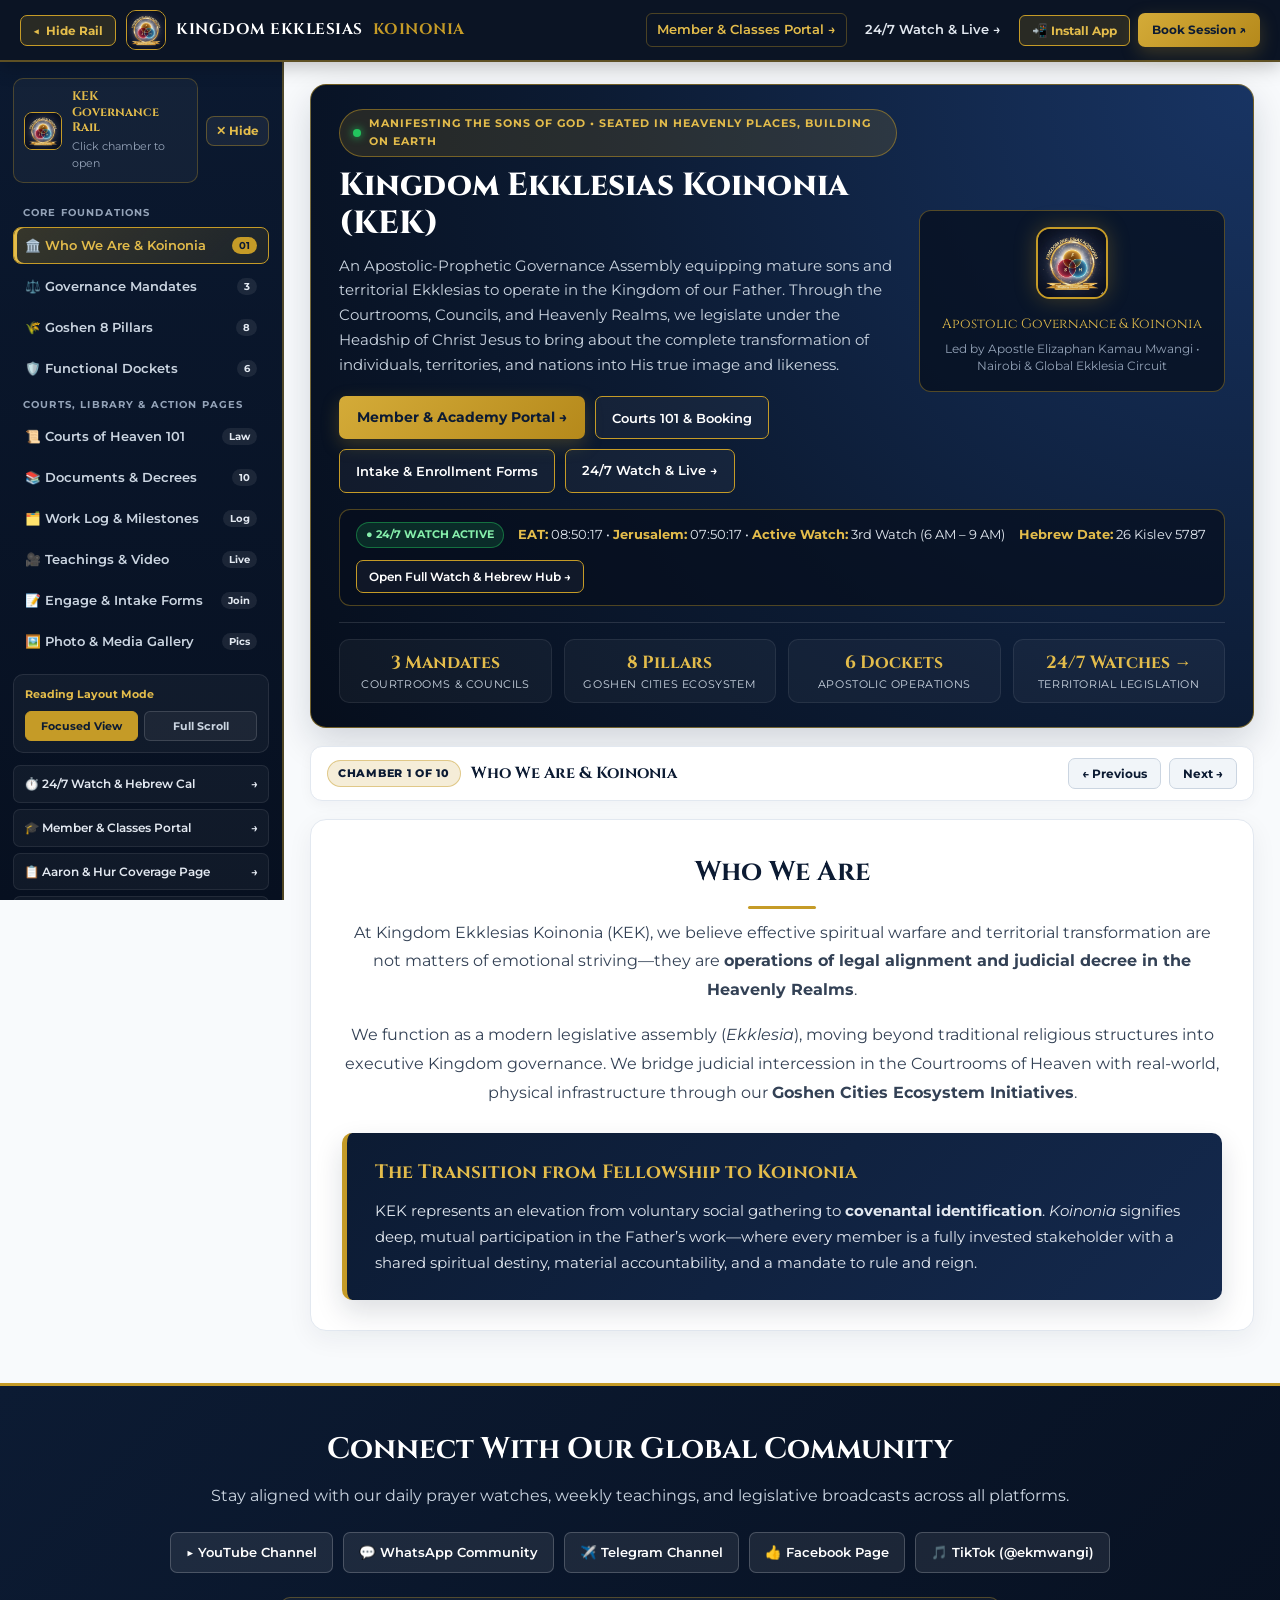
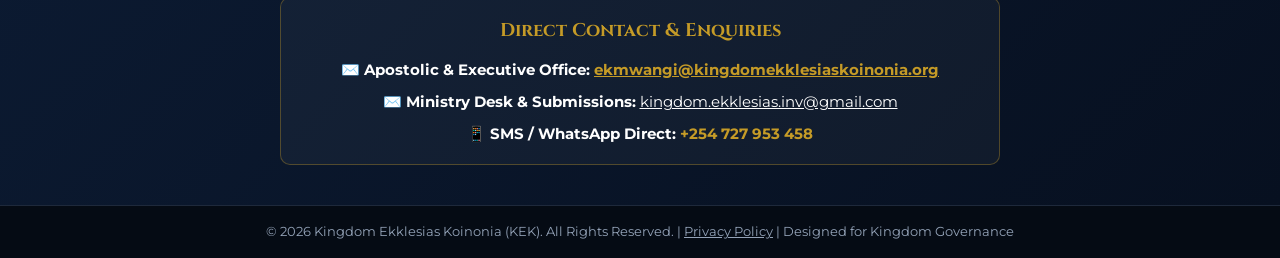
==== commit b09d8862: "Clean up comments and update descriptions in index.html Removed unnecessary comments and updated som" ====
--- a/index.html
+++ b/index.html
@@ -10,20 +10,17 @@
     <meta name="apple-mobile-web-app-status-bar-style" content="black-translucent">
     <meta name="apple-mobile-web-app-title" content="KEK Portal">
 
-    <!-- SEO Meta Tags -->
     <title>Kingdom Ekklesias Koinonia (KEK) | Manifesting the Sons of God &amp; Goshen Ecosystem</title>
     <meta name="description" content="An Apostolic-Prophetic Governance Assembly equipping mature sons and territorial Ekklesias to legislate in the Courts of Heaven and build the Goshen Cities Ecosystem. Led by Apostle Elizaphan Kamau Mwangi.">
     <meta name="keywords" content="Kingdom Ekklesias Koinonia, KEK, Courts of Heaven, Spiritual Legislation, Kingdom Governance, Melchizedek Order, Goshen Cities Ecosystem, Apostle Kamau Mwangi, Nairobi Ministry, Bloodline Cleansing">
     <meta name="author" content="Apostle Elizaphan Kamau Mwangi">
 
-    <!-- Open Graph / Social Sharing -->
     <meta property="og:title" content="Kingdom Ekklesias Koinonia (KEK) | Seated in Heavenly Places, Building on Earth">
     <meta property="og:description" content="An Apostolic-Prophetic Governance Assembly legislating in the Courtrooms and Councils of Heaven and establishing the 8 Pillars of the Goshen Cities Ecosystem.">
     <meta property="og:type" content="website">
     <meta property="og:url" content="https://kingdomekklesiaskoinonia.org/">
     <meta property="og:image" content="https://kingdomekklesiaskoinonia.org/kek-emblem.png">
 
-    <!-- Favicon & PWA Manifest -->
     <link rel="icon" type="image/png" href="kek-emblem.png">
     <link rel="apple-touch-icon" href="kek-emblem.png">
     <link rel="manifest" href="manifest.json">
@@ -31,7 +28,6 @@
     <link href="https://fonts.googleapis.com/css2?family=Cinzel:wght@600;700;800&family=Montserrat:wght@300;400;500;600;700&display=swap" rel="stylesheet">
     <link rel="stylesheet" href="styles.css">
 
-    <!-- Capture PWA Install Prompt Immediately on Load -->
     <script>
       window.__kekInstallPrompt = null;
       window.addEventListener('beforeinstallprompt', (e) => {
@@ -43,7 +39,6 @@
       });
     </script>
 
-    <!-- Schema.org Structured Data for Search Engines & AI Agents -->
     <script type="application/ld+json">
     {
       "@context": "https://schema.org",
@@ -300,7 +295,7 @@
             border-color: var(--gold);
         }
 
-        /* FLOATING UNHIDE RAIL BUTTON (SHOWN WHEN RAIL IS HIDDEN) */
+        /* FLOATING UNHIDE RAIL BUTTON */
         .floating-unhide-btn {
             display: none;
             position: fixed;
@@ -656,6 +651,43 @@
             line-height: 1.45;
         }
 
+        /* LIVE WATCH & HEBREW DATE BAR */
+        .watch-live-strip {
+            margin-top: 16px;
+            padding: 12px 16px;
+            border-radius: 11px;
+            background: rgba(6, 14, 28, 0.68);
+            border: 1px solid rgba(197, 155, 39, 0.38);
+            display: flex;
+            justify-content: space-between;
+            align-items: center;
+            gap: 12px;
+            flex-wrap: wrap;
+        }
+
+        .watch-live-meta {
+            display: flex;
+            align-items: center;
+            gap: 14px;
+            flex-wrap: wrap;
+            font-size: 0.79rem;
+            color: #e2e8f0;
+        }
+
+        .watch-live-badge {
+            background: rgba(34, 197, 94, 0.16);
+            border: 1px solid rgba(34, 197, 94, 0.45);
+            color: #86efac;
+            padding: 3px 9px;
+            border-radius: 999px;
+            font-size: 0.69rem;
+            font-weight: 700;
+        }
+
+        .watch-live-clocks strong {
+            color: var(--gold-bright);
+        }
+
         .hero-actions {
             display: flex;
             flex-wrap: wrap;
@@ -664,7 +696,7 @@
         }
 
         .hero-metrics {
-            margin-top: 20px;
+            margin-top: 16px;
             padding-top: 16px;
             border-top: 1px solid rgba(255, 255, 255, 0.12);
             display: grid;
@@ -704,7 +736,7 @@
             letter-spacing: 0.6px;
         }
 
-        /* STAGE TOOLBAR (PREV / NEXT CHAMBER STEPPER) */
+        /* STAGE TOOLBAR */
         .stage-stepper {
             background: var(--white);
             border: 1px solid #e2e8f0;
@@ -827,7 +859,7 @@
             line-height: 1.65;
         }
 
-        /* INTERACTIVE SUB-TABS (GOSHEN 8 PILLARS & COURTS 101) */
+        /* INTERACTIVE SUB-TABS */
         .subtab-bar {
             display: flex;
             flex-wrap: wrap;
@@ -1595,7 +1627,7 @@
         </div>
     </header>
 
-    <!-- FLOATING UNHIDE RAIL BUTTON (WHEN RAIL IS HIDDEN ON DESKTOP) -->
+    <!-- FLOATING UNHIDE RAIL BUTTON -->
     <button type="button" class="floating-unhide-btn" id="floating-unhide-rail" aria-label="Unhide Navigation Rail">
         <span>▶</span>
         <span>Unhide Rail</span>
@@ -1727,6 +1759,22 @@
                     </div>
                 </div>
 
+                <!-- LIVE WATCH & HEBREW DATE STATUS BAR -->
+                <div class="watch-live-strip" aria-live="polite">
+                    <div class="watch-live-meta">
+                        <span class="watch-live-badge">● 24/7 WATCH ACTIVE</span>
+                        <span class="watch-live-clocks" id="live-watch-readout">
+                            <strong>EAT:</strong> --:--:-- &bull; <strong>Jerusalem:</strong> --:--:-- &bull; <strong>Watch:</strong> Loading...
+                        </span>
+                        <span class="watch-live-clocks" id="live-hebrew-readout">
+                            <strong>Hebrew Year:</strong> 5787
+                        </span>
+                    </div>
+                    <a href="watch-hub.html" class="btn-outline-gold" style="padding: 6px 12px; font-size: 0.76rem;">
+                        Open Full Watch &amp; Hebrew Hub &rarr;
+                    </a>
+                </div>
+
                 <div class="hero-metrics">
                     <button type="button" class="metric-tile" data-goto-chamber="mandates">
                         <strong>3 Mandates</strong>
@@ -1821,7 +1869,7 @@
                 </div>
             </section>
 
-            <!-- CHAMBER 3: THE 8 PILLARS OF THE GOSHEN ECOSYSTEM (WITH INTERACTIVE SUB-TABS) -->
+            <!-- CHAMBER 3: THE 8 PILLARS OF THE GOSHEN ECOSYSTEM -->
             <section id="goshen-pillars" class="chamber-panel" data-chamber-label="The 8 Pillars of the Goshen Ecosystem">
                 <h2 class="section-title">The 8 Pillars of the Goshen Ecosystem</h2>
                 <p class="section-subtitle">Select any individual pillar below to inspect its covenant mandate and practical infrastructure blueprint, or view all eight together.</p>
@@ -1838,7 +1886,6 @@
                     <button type="button" class="subtab-btn" data-pillar-tab="8">8. 🛠️ Technology</button>
                 </div>
 
-                <!-- Overview Grid of All 8 Pillars -->
                 <div id="goshen-all-view" class="goshen-pillars-grid">
                     <div class="goshen-pillar-card" data-open-pillar="1">
                         <div>
@@ -1905,7 +1952,6 @@
                     </div>
                 </div>
 
-                <!-- Focused Single-Pillar Spotlight Container -->
                 <div id="goshen-single-view" style="display: none;"></div>
             </section>
 
@@ -1989,7 +2035,7 @@
                 </div>
             </section>
 
-            <!-- CHAMBER 5: COURTS OF HEAVEN 101 (WITH INTERACTIVE SUB-TABS) -->
+            <!-- CHAMBER 5: COURTS OF HEAVEN 101 -->
             <section id="courtroom-101" class="chamber-panel" data-chamber-label="Courts of Heaven Sessions">
                 <div class="courtroom-wrapper">
                     <div class="courtroom-header">
@@ -2010,7 +2056,6 @@
                         </button>
                     </div>
 
-                    <!-- SUB-TAB 1: OVERVIEW & THREE MATRICES -->
                     <div id="court-overview" class="subtab-pane active">
                         <div class="courtroom-body">
                             <p style="margin-bottom: 14px;">
@@ -2056,7 +2101,6 @@
                         </div>
                     </div>
 
-                    <!-- SUB-TAB 2: 5 LEGISLATIVE SESSIONS -->
                     <div id="court-sessions" class="subtab-pane">
                         <h3 style="font-family: 'Cinzel', serif; color: var(--navy); text-align: center; font-size: 1.3rem; margin: 0 0 8px;">
                             Available Courtroom Legislative Sessions
@@ -2129,7 +2173,6 @@
                         </div>
                     </div>
 
-                    <!-- SUB-TAB 3: COVENANT SEED & BOOK SESSION -->
                     <div id="court-booking" class="subtab-pane">
                         <div class="seed-card">
                             <h3 style="font-family: 'Cinzel', serif; color: var(--navy); font-size: 1.15rem; margin: 0 0 10px;">Co-Partnership &amp; Covenant Seed</h3>
@@ -2438,7 +2481,7 @@
         </div>
     </div>
 
-    <!-- LEFT-COLUMN CHAMBER CONTROLLER, SUB-TABS & STEPPER -->
+    <!-- UNIFIED NAVIGATION, HIDE/UNHIDE RAIL, SUB-TABS & LIVE WATCH CLOCK -->
     <script>
         const chamberOrder = [
             "about",
@@ -2515,9 +2558,21 @@
         } catch (_) {}
         syncRailVisibilityUI();
 
-        headerRailToggle.addEventListener("click", toggleRail);
-        railInnerHideBtn.addEventListener("click", () => setRailHidden(true));
-        floatingUnhideBtn.addEventListener("click", () => setRailHidden(false));
+        headerRailToggle.addEventListener("click", (e) => {
+            e.preventDefault();
+            e.stopPropagation();
+            toggleRail();
+        });
+        railInnerHideBtn.addEventListener("click", (e) => {
+            e.preventDefault();
+            e.stopPropagation();
+            setRailHidden(true);
+        });
+        floatingUnhideBtn.addEventListener("click", (e) => {
+            e.preventDefault();
+            e.stopPropagation();
+            setRailHidden(false);
+        });
 
         window.addEventListener("resize", () => {
             if (window.innerWidth > 980) {
@@ -2537,8 +2592,8 @@
         }
 
         function activateChamber(chamberId, opts = {}) {
-            if (!chamberOrder.includes(chamberId)) return;
-            const shouldScroll = Boolean(opts.scroll);
+            if (!chamberOrder.includes(chamberId)) return false;
+            const shouldScroll = opts.scroll !== undefined ? Boolean(opts.scroll) : isFullScrollMode;
             activeChamberId = chamberId;
 
             railButtons.forEach(btn => {
@@ -2561,91 +2616,19 @@
             if (shouldScroll) {
                 const target = document.getElementById(chamberId);
                 if (target) {
-                    const y = target.getBoundingClientRect().top + window.scrollY - 74;
+                    const y = target.getBoundingClientRect().top + window.scrollY - 76;
                     window.scrollTo({ top: Math.max(0, y), behavior: "smooth" });
                 }
             } else if (!isFullScrollMode) {
                 const stepperTop = document.querySelector(".stage-stepper")?.getBoundingClientRect().top;
                 if (stepperTop !== undefined && stepperTop < 58) {
-                    window.scrollTo({ top: Math.max(0, window.scrollY + stepperTop - 74), behavior: "smooth" });
+                    window.scrollTo({ top: Math.max(0, window.scrollY + stepperTop - 76), behavior: "smooth" });
                 }
             }
+            return true;
         }
 
         window.activateChamber = (id, scroll = false) => activateChamber(id, { scroll });
-
-        railButtons.forEach(btn => {
-            btn.addEventListener("click", () => {
-                const targetId = btn.getAttribute("data-chamber");
-                activateChamber(targetId, { scroll: isFullScrollMode });
-            });
-        });
-
-        document.querySelectorAll("[data-goto-chamber]").forEach(el => {
-            el.addEventListener("click", (e) => {
-                const targetId = el.getAttribute("data-goto-chamber");
-                if (targetId && chamberOrder.includes(targetId)) {
-                    e.preventDefault();
-                    activateChamber(targetId, { scroll: isFullScrollMode });
-                }
-            });
-        });
-
-        prevBtn.addEventListener("click", () => {
-            const idx = chamberOrder.indexOf(activeChamberId);
-            if (idx > 0) activateChamber(chamberOrder[idx - 1], { scroll: isFullScrollMode });
-        });
-
-        nextBtn.addEventListener("click", () => {
-            const idx = chamberOrder.indexOf(activeChamberId);
-            if (idx < chamberOrder.length - 1) activateChamber(chamberOrder[idx + 1], { scroll: isFullScrollMode });
-        });
-
-        focusedModeBtn.addEventListener("click", () => {
-            isFullScrollMode = false;
-            document.body.classList.remove("scroll-all-mode");
-            focusedModeBtn.classList.add("active");
-            fullScrollModeBtn.classList.remove("active");
-            activateChamber(activeChamberId, { scroll: false });
-        });
-
-        fullScrollModeBtn.addEventListener("click", () => {
-            isFullScrollMode = true;
-            document.body.classList.add("scroll-all-mode");
-            fullScrollModeBtn.classList.add("active");
-            focusedModeBtn.classList.remove("active");
-            activateChamber(activeChamberId, { scroll: true });
-        });
-
-        document.addEventListener("click", (e) => {
-            if (
-                leftRail.classList.contains("mobile-open") &&
-                !leftRail.contains(e.target) &&
-                !headerRailToggle.contains(e.target)
-            ) {
-                leftRail.classList.remove("mobile-open");
-                syncRailVisibilityUI();
-            }
-        });
-
-        window.addEventListener("scroll", () => {
-            if (!isFullScrollMode) return;
-            let currentBest = chamberOrder[0];
-            for (const id of chamberOrder) {
-                const el = document.getElementById(id);
-                if (!el) continue;
-                if (el.getBoundingClientRect().top <= 180) {
-                    currentBest = id;
-                }
-            }
-            if (currentBest !== activeChamberId) {
-                activeChamberId = currentBest;
-                railButtons.forEach(btn => {
-                    btn.classList.toggle("active", btn.getAttribute("data-chamber") === activeChamberId);
-                });
-                updateStepperUI(activeChamberId);
-            }
-        }, { passive: true });
 
         /* ==============================================================
            GOSHEN 8 PILLARS INTERACTIVE SUB-TABS
@@ -2692,7 +2675,7 @@
                 icon: "📚",
                 title: "Holistic Human Development",
                 scripture: "Proverbs 22:6 • Daniel 1:17–20",
-                desc: "Discipleship-driven education moving beyond passive academic theory to equip children, youth, and adults for practical Kingdom governance and excellence.",
+                desc: "Discipleship-driven education moving beyond academic theory to equip children, youth, and adults for practical Kingdom governance and excellence.",
                 governanceRole: "Raises a generation fluent in both spiritual legislation and high-level technical, civic, and entrepreneurial stewardship.",
                 infrastructure: "KEK Academy classrooms, mentorship cohorts, and character-plus-skill training labs."
             },
@@ -2710,7 +2693,7 @@
                 icon: "⚖️",
                 title: "Economic Sovereignty",
                 scripture: "Deuteronomy 8:18 • Genesis 47:27",
-                desc: "Debt-free, autonomous financial architecture rooted in covenant equity, ethical trade, and Melchizedek wealth stewardship shielded from currency turbulence.",
+                desc: "Debt-free, autonomous financial architecture rooted in covenant equity, trade, and Melchizedek wealth stewardship shielded from currency turbulence.",
                 governanceRole: "Enforces Courts of Heaven financial decrees through disciplined household cash-flow firewalls and productive asset ownership.",
                 infrastructure: "Family enterprise ledgers, dynastic trust structures, and cooperative capital deployment pools."
             },
@@ -2772,36 +2755,18 @@
                             <a href="https://docs.google.com/forms/d/e/1FAIpQLSfJJXaEFN77UXfbHU3fGmsMEjFMq94wWx6lXotnD5vmEyGWzg/viewform?usp=header" target="_blank" rel="noopener noreferrer" class="btn-gold">
                                 🌾 Become a Goshen Builder &nearr;
                             </a>
-                            <button type="button" class="btn-outline-gold" onclick="activateChamber('resources')">
+                            <button type="button" class="btn-outline-gold" data-goto-chamber="resources">
                                 📄 Download Blueprints
                             </button>
                         </div>
                         <div style="display: flex; gap: 8px;">
-                            <button type="button" class="btn-outline-gold" style="padding: 8px 12px; font-size: 0.78rem;" data-jump-pillar="${prevKey}">&larr; Prev Pillar</button>
-                            <button type="button" class="btn-outline-gold" style="padding: 8px 12px; font-size: 0.78rem;" data-jump-pillar="${nextKey}">Next Pillar &rarr;</button>
+                            <button type="button" class="btn-outline-gold" style="padding: 8px 12px; font-size: 0.78rem;" data-pillar-tab="${prevKey}">&larr; Prev Pillar</button>
+                            <button type="button" class="btn-outline-gold" style="padding: 8px 12px; font-size: 0.78rem;" data-pillar-tab="${nextKey}">Next Pillar &rarr;</button>
                         </div>
                     </div>
                 </div>
             `;
-
-            goshenSingleView.querySelectorAll("[data-jump-pillar]").forEach(btn => {
-                btn.addEventListener("click", () => {
-                    renderGoshenSubTab(btn.getAttribute("data-jump-pillar"));
-                });
-            });
-        }
-
-        goshenTabBtns.forEach(btn => {
-            btn.addEventListener("click", () => {
-                renderGoshenSubTab(btn.getAttribute("data-pillar-tab"));
-            });
-        });
-
-        document.querySelectorAll("[data-open-pillar]").forEach(card => {
-            card.addEventListener("click", () => {
-                renderGoshenSubTab(card.getAttribute("data-open-pillar"));
-            });
-        });
+        }
 
         /* ==============================================================
            COURTS OF HEAVEN 101 INTERACTIVE SUB-TABS
@@ -2810,6 +2775,7 @@
         const courtPanes = ["court-overview", "court-sessions", "court-booking"].map(id => document.getElementById(id));
 
         function renderCourtSubTab(targetPaneId) {
+            if (!document.getElementById(targetPaneId)) return;
             courtTabBtns.forEach(btn => {
                 if (btn.classList.contains("subtab-btn")) {
                     btn.classList.toggle("active", btn.getAttribute("data-court-tab") === targetPaneId);
@@ -2822,11 +2788,173 @@
             });
         }
 
-        courtTabBtns.forEach(btn => {
-            btn.addEventListener("click", () => {
-                renderCourtSubTab(btn.getAttribute("data-court-tab"));
+        /* ==============================================================
+           UNIFIED DELEGATED NAVIGATION HANDLER
+        ============================================================== */
+        document.addEventListener("click", (e) => {
+            const pillarBtn = e.target.closest("[data-pillar-tab]");
+            if (pillarBtn) {
+                e.preventDefault();
+                renderGoshenSubTab(pillarBtn.getAttribute("data-pillar-tab"));
+                return;
+            }
+
+            const openPillarCard = e.target.closest("[data-open-pillar]");
+            if (openPillarCard) {
+                e.preventDefault();
+                renderGoshenSubTab(openPillarCard.getAttribute("data-open-pillar"));
+                return;
+            }
+
+            const courtBtn = e.target.closest("[data-court-tab]");
+            if (courtBtn) {
+                e.preventDefault();
+                activateChamber("courtroom-101");
+                renderCourtSubTab(courtBtn.getAttribute("data-court-tab"));
+                return;
+            }
+
+            const railBtn = e.target.closest("[data-chamber]");
+            if (railBtn) {
+                e.preventDefault();
+                activateChamber(railBtn.getAttribute("data-chamber"));
+                return;
+            }
+
+            const gotoBtn = e.target.closest("[data-goto-chamber]");
+            if (gotoBtn) {
+                const targetId = gotoBtn.getAttribute("data-goto-chamber");
+                if (chamberOrder.includes(targetId)) {
+                    e.preventDefault();
+                    activateChamber(targetId);
+                    return;
+                }
+            }
+
+            const anchorLink = e.target.closest('a[href^="#"]');
+            if (anchorLink) {
+                const rawHash = anchorLink.getAttribute("href").slice(1);
+                if (chamberOrder.includes(rawHash)) {
+                    e.preventDefault();
+                    activateChamber(rawHash);
+                    return;
+                }
+            }
+
+            if (
+                leftRail.classList.contains("mobile-open") &&
+                !leftRail.contains(e.target) &&
+                !headerRailToggle.contains(e.target)
+            ) {
+                leftRail.classList.remove("mobile-open");
+                syncRailVisibilityUI();
+            }
+        });
+
+        prevBtn.addEventListener("click", () => {
+            const idx = chamberOrder.indexOf(activeChamberId);
+            if (idx > 0) activateChamber(chamberOrder[idx - 1]);
+        });
+
+        nextBtn.addEventListener("click", () => {
+            const idx = chamberOrder.indexOf(activeChamberId);
+            if (idx < chamberOrder.length - 1) activateChamber(chamberOrder[idx + 1]);
+        });
+
+        focusedModeBtn.addEventListener("click", () => {
+            isFullScrollMode = false;
+            document.body.classList.remove("scroll-all-mode");
+            focusedModeBtn.classList.add("active");
+            fullScrollModeBtn.classList.remove("active");
+            activateChamber(activeChamberId, { scroll: false });
+        });
+
+        fullScrollModeBtn.addEventListener("click", () => {
+            isFullScrollMode = true;
+            document.body.classList.add("scroll-all-mode");
+            fullScrollModeBtn.classList.add("active");
+            focusedModeBtn.classList.remove("active");
+            activateChamber(activeChamberId, { scroll: true });
+        });
+
+        window.addEventListener("scroll", () => {
+            if (!isFullScrollMode) return;
+            let currentBest = chamberOrder[0];
+            for (const id of chamberOrder) {
+                const el = document.getElementById(id);
+                if (!el) continue;
+                if (el.getBoundingClientRect().top <= 180) {
+                    currentBest = id;
+                }
+            }
+            if (currentBest !== activeChamberId) {
+                activeChamberId = currentBest;
+                railButtons.forEach(btn => {
+                    btn.classList.toggle("active", btn.getAttribute("data-chamber") === activeChamberId);
+                });
+                updateStepperUI(activeChamberId);
+            }
+        }, { passive: true });
+
+        /* ==============================================================
+           LIVE JERUSALEM WATCH & HEBREW DATE CLOCK
+        ============================================================== */
+        function getWatchWindowLabel(hour24) {
+            if (hour24 >= 0 && hour24 < 3) return "1st Watch (Midnight – 3 AM)";
+            if (hour24 >= 3 && hour24 < 6) return "2nd Watch (3 AM – 6 AM)";
+            if (hour24 >= 6 && hour24 < 9) return "3rd Watch (6 AM – 9 AM)";
+            if (hour24 >= 9 && hour24 < 12) return "4th Watch (9 AM – 12 PM)";
+            if (hour24 >= 12 && hour24 < 15) return "5th Watch (12 PM – 3 PM)";
+            if (hour24 >= 15 && hour24 < 18) return "6th Watch (3 PM – 6 PM)";
+            if (hour24 >= 18 && hour24 < 21) return "7th Watch (6 PM – 9 PM)";
+            return "8th Watch (9 PM – Midnight)";
+        }
+
+        function updateLiveWatchAndHebrewDate() {
+            const now = new Date();
+            const eatFormatter = new Intl.DateTimeFormat("en-GB", {
+                timeZone: "Africa/Nairobi",
+                hour: "2-digit",
+                minute: "2-digit",
+                second: "2-digit",
+                hour12: false
             });
-        });
+            const jerFormatter = new Intl.DateTimeFormat("en-GB", {
+                timeZone: "Asia/Jerusalem",
+                hour: "2-digit",
+                minute: "2-digit",
+                second: "2-digit",
+                hour12: false
+            });
+
+            const eatStr = eatFormatter.format(now);
+            const jerStr = jerFormatter.format(now);
+            const eatHour = parseInt(eatStr.split(":")[0], 10) || 0;
+            const watchLabel = getWatchWindowLabel(eatHour);
+
+            const watchReadout = document.getElementById("live-watch-readout");
+            if (watchReadout) {
+                watchReadout.innerHTML = `<strong>EAT:</strong> ${eatStr} &bull; <strong>Jerusalem:</strong> ${jerStr} &bull; <strong>Active Watch:</strong> ${watchLabel}`;
+            }
+
+            const hebrewReadout = document.getElementById("live-hebrew-readout");
+            if (hebrewReadout) {
+                try {
+                    const hebStr = new Intl.DateTimeFormat("en-u-ca-hebrew", {
+                        timeZone: "Africa/Nairobi",
+                        day: "numeric",
+                        month: "long",
+                        year: "numeric"
+                    }).format(now);
+                    hebrewReadout.innerHTML = `<strong>Hebrew Date:</strong> ${hebStr}`;
+                } catch (_) {
+                    hebrewReadout.innerHTML = `<strong>Hebrew Cycle:</strong> Year 5787`;
+                }
+            }
+        }
+
+        updateLiveWatchAndHebrewDate();
+        setInterval(updateLiveWatchAndHebrewDate, 1000);
     </script>
 
     <!-- Document Search & Filter Script -->
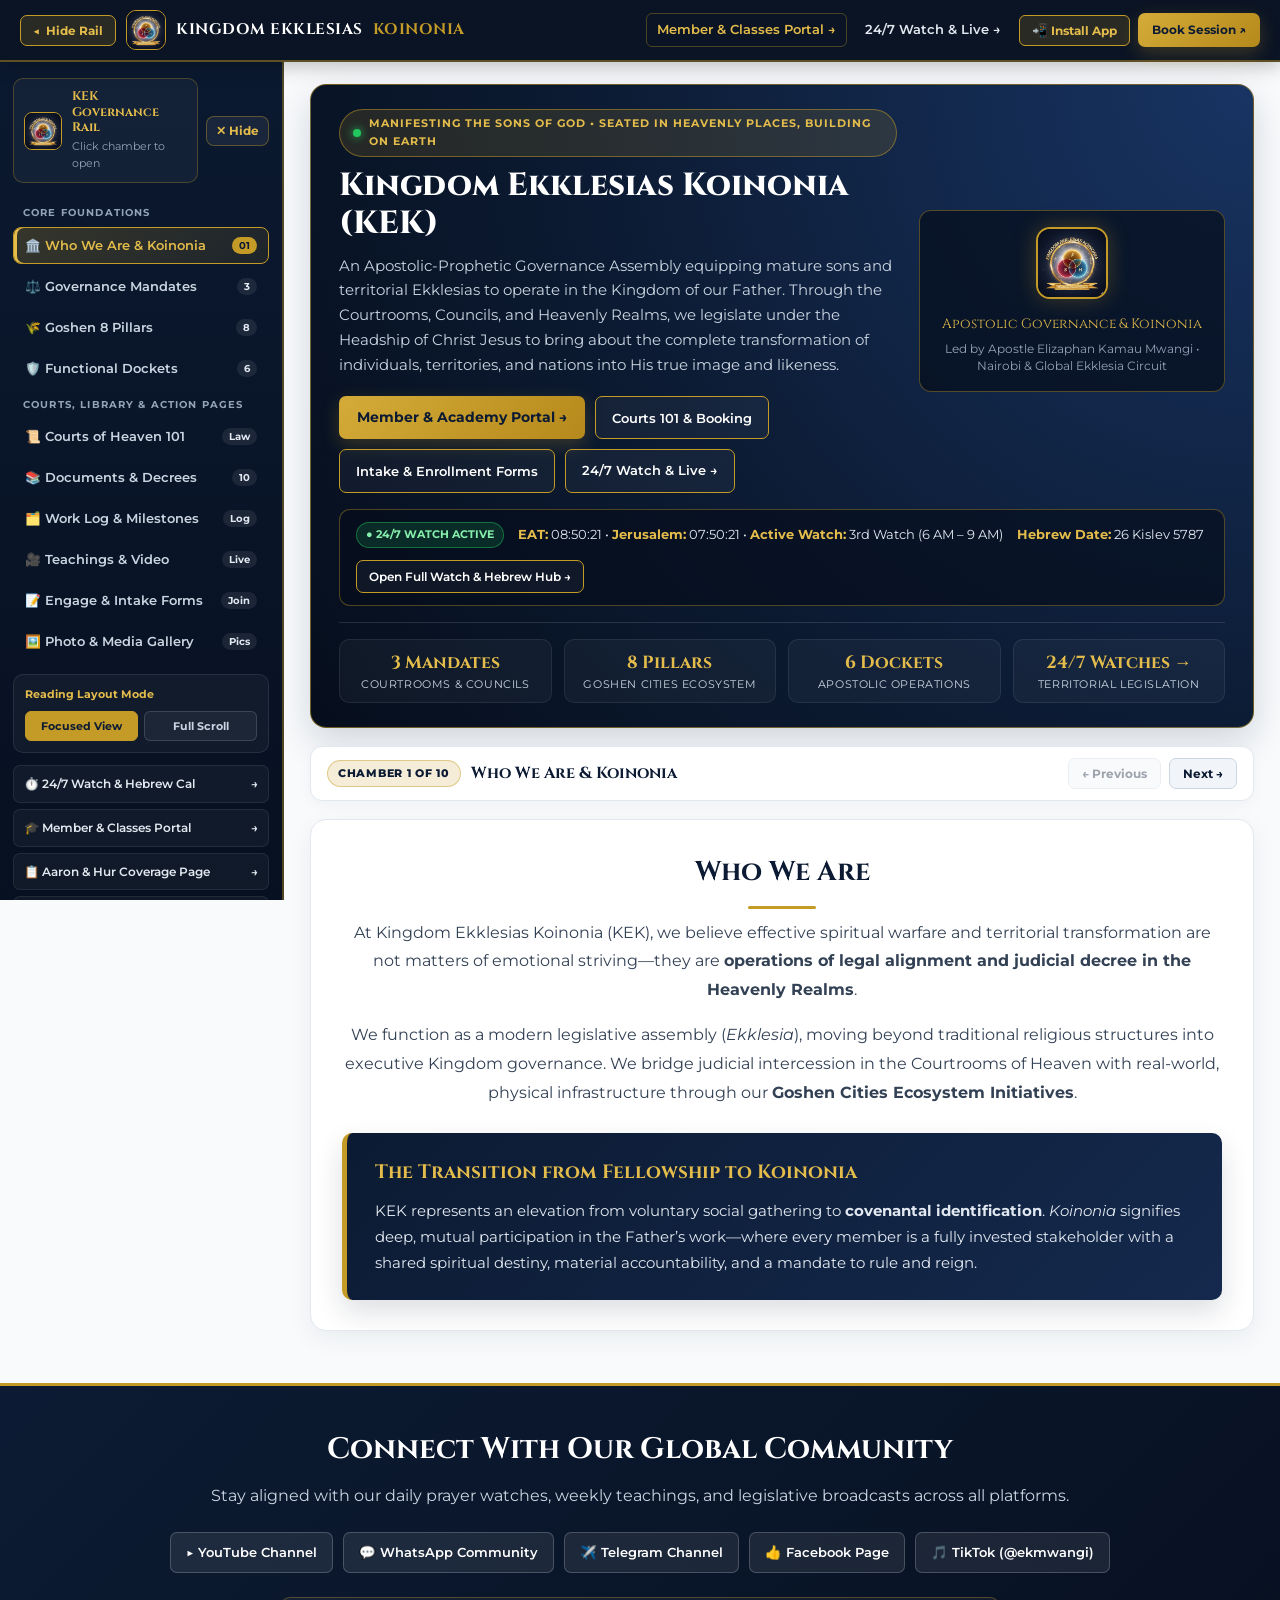
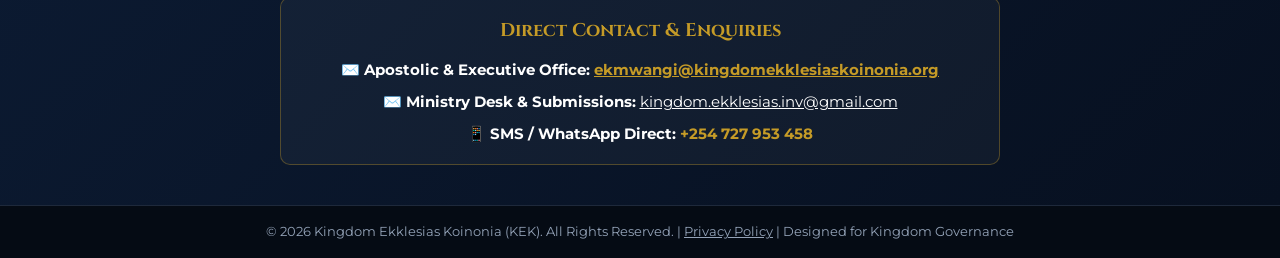
==== commit dae7458f: "Refactor navigation logic and improve mobile handling Refactor navigation and chamber activation log" ====
--- a/index.html
+++ b/index.html
@@ -86,7 +86,7 @@
             --rail-width: 284px;
         }
 
-        * {
+        *, *::before, *::after {
             box-sizing: border-box;
         }
 
@@ -2481,9 +2481,10 @@
         </div>
     </div>
 
-    <!-- UNIFIED NAVIGATION, HIDE/UNHIDE RAIL, SUB-TABS & LIVE WATCH CLOCK -->
+    <!-- SINGLE UNIFIED CONTROLLER FOR CHAMBERS, RAIL, SUB-TABS, STEPPER & WATCH CLOCK -->
     <script>
-        const chamberOrder = [
+    (function () {
+        const CHAMBERS = [
             "about",
             "mandates",
             "goshen-pillars",
@@ -2496,143 +2497,6 @@
             "gallery"
         ];
 
-        let activeChamberId = "about";
-        let isFullScrollMode = false;
-        let isRailHidden = false;
-
-        const railButtons = Array.from(document.querySelectorAll(".rail-nav-btn"));
-        const chamberPanels = Array.from(document.querySelectorAll(".chamber-panel"));
-        const leftRail = document.getElementById("left-chamber-rail");
-        const headerRailToggle = document.getElementById("header-rail-toggle");
-        const headerRailIcon = document.getElementById("header-rail-icon");
-        const headerRailLabel = document.getElementById("header-rail-label");
-        const railInnerHideBtn = document.getElementById("rail-inner-hide-btn");
-        const floatingUnhideBtn = document.getElementById("floating-unhide-rail");
-        const stepperTag = document.getElementById("stepper-tag");
-        const stepperTitle = document.getElementById("stepper-title");
-        const prevBtn = document.getElementById("prev-chamber-btn");
-        const nextBtn = document.getElementById("next-chamber-btn");
-        const focusedModeBtn = document.getElementById("mode-focused-btn");
-        const fullScrollModeBtn = document.getElementById("mode-fullscroll-btn");
-
-        function syncRailVisibilityUI() {
-            const isMobile = window.innerWidth <= 980;
-            if (isMobile) {
-                const openMobile = leftRail.classList.contains("mobile-open");
-                headerRailIcon.textContent = openMobile ? "✕" : "☰";
-                headerRailLabel.textContent = openMobile ? "Close Rail" : "Chambers";
-            } else {
-                document.body.classList.toggle("rail-hidden", isRailHidden);
-                headerRailIcon.textContent = isRailHidden ? "▶" : "◀";
-                headerRailLabel.textContent = isRailHidden ? "Unhide Rail" : "Hide Rail";
-            }
-        }
-
-        function setRailHidden(hidden) {
-            const isMobile = window.innerWidth <= 980;
-            if (isMobile) {
-                leftRail.classList.toggle("mobile-open", !hidden);
-            } else {
-                isRailHidden = Boolean(hidden);
-                try {
-                    localStorage.setItem("kek_rail_hidden", isRailHidden ? "1" : "0");
-                } catch (_) {}
-            }
-            syncRailVisibilityUI();
-        }
-
-        function toggleRail() {
-            const isMobile = window.innerWidth <= 980;
-            if (isMobile) {
-                leftRail.classList.toggle("mobile-open");
-                syncRailVisibilityUI();
-            } else {
-                setRailHidden(!isRailHidden);
-            }
-        }
-
-        try {
-            if (localStorage.getItem("kek_rail_hidden") === "1") {
-                isRailHidden = true;
-            }
-        } catch (_) {}
-        syncRailVisibilityUI();
-
-        headerRailToggle.addEventListener("click", (e) => {
-            e.preventDefault();
-            e.stopPropagation();
-            toggleRail();
-        });
-        railInnerHideBtn.addEventListener("click", (e) => {
-            e.preventDefault();
-            e.stopPropagation();
-            setRailHidden(true);
-        });
-        floatingUnhideBtn.addEventListener("click", (e) => {
-            e.preventDefault();
-            e.stopPropagation();
-            setRailHidden(false);
-        });
-
-        window.addEventListener("resize", () => {
-            if (window.innerWidth > 980) {
-                leftRail.classList.remove("mobile-open");
-            }
-            syncRailVisibilityUI();
-        });
-
-        function updateStepperUI(chamberId) {
-            const idx = chamberOrder.indexOf(chamberId);
-            const panel = document.getElementById(chamberId);
-            const label = panel?.getAttribute("data-chamber-label") || "Chamber";
-            stepperTag.textContent = `Chamber ${idx + 1} of ${chamberOrder.length}`;
-            stepperTitle.textContent = label;
-            prevBtn.disabled = idx <= 0;
-            nextBtn.disabled = idx >= chamberOrder.length - 1;
-        }
-
-        function activateChamber(chamberId, opts = {}) {
-            if (!chamberOrder.includes(chamberId)) return false;
-            const shouldScroll = opts.scroll !== undefined ? Boolean(opts.scroll) : isFullScrollMode;
-            activeChamberId = chamberId;
-
-            railButtons.forEach(btn => {
-                btn.classList.toggle("active", btn.getAttribute("data-chamber") === chamberId);
-            });
-
-            if (!isFullScrollMode) {
-                chamberPanels.forEach(panel => {
-                    panel.classList.toggle("active-chamber", panel.id === chamberId);
-                });
-            }
-
-            updateStepperUI(chamberId);
-
-            if (leftRail.classList.contains("mobile-open")) {
-                leftRail.classList.remove("mobile-open");
-                syncRailVisibilityUI();
-            }
-
-            if (shouldScroll) {
-                const target = document.getElementById(chamberId);
-                if (target) {
-                    const y = target.getBoundingClientRect().top + window.scrollY - 76;
-                    window.scrollTo({ top: Math.max(0, y), behavior: "smooth" });
-                }
-            } else if (!isFullScrollMode) {
-                const stepperTop = document.querySelector(".stage-stepper")?.getBoundingClientRect().top;
-                if (stepperTop !== undefined && stepperTop < 58) {
-                    window.scrollTo({ top: Math.max(0, window.scrollY + stepperTop - 76), behavior: "smooth" });
-                }
-            }
-            return true;
-        }
-
-        window.activateChamber = (id, scroll = false) => activateChamber(id, { scroll });
-
-        /* ==============================================================
-           GOSHEN 8 PILLARS INTERACTIVE SUB-TABS
-        ============================================================== */
         const GOSHEN_PILLARS_DATA = {
             "1": {
                 num: "Pillar 01 of 08",
@@ -2708,12 +2572,111 @@
             }
         };
 
-        const goshenAllView = document.getElementById("goshen-all-view");
-        const goshenSingleView = document.getElementById("goshen-single-view");
-        const goshenTabBtns = Array.from(document.querySelectorAll("[data-pillar-tab]"));
+        let activeChamberId = "about";
+        let isFullScrollMode = false;
+        let isRailHidden = false;
+
+        function syncRailVisibilityUI() {
+            const leftRail = document.getElementById("left-chamber-rail");
+            const headerRailIcon = document.getElementById("header-rail-icon");
+            const headerRailLabel = document.getElementById("header-rail-label");
+            if (!leftRail || !headerRailIcon || !headerRailLabel) return;
+
+            const isMobile = window.innerWidth <= 980;
+            if (isMobile) {
+                const openMobile = leftRail.classList.contains("mobile-open");
+                headerRailIcon.textContent = openMobile ? "✕" : "☰";
+                headerRailLabel.textContent = openMobile ? "Close Rail" : "Chambers";
+            } else {
+                document.body.classList.toggle("rail-hidden", isRailHidden);
+                headerRailIcon.textContent = isRailHidden ? "▶" : "◀";
+                headerRailLabel.textContent = isRailHidden ? "Unhide Rail" : "Hide Rail";
+            }
+        }
+
+        function setRailHidden(hidden) {
+            const leftRail = document.getElementById("left-chamber-rail");
+            if (!leftRail) return;
+            const isMobile = window.innerWidth <= 980;
+            if (isMobile) {
+                leftRail.classList.toggle("mobile-open", !hidden);
+            } else {
+                isRailHidden = Boolean(hidden);
+                try {
+                    localStorage.setItem("kek_rail_hidden", isRailHidden ? "1" : "0");
+                } catch (_) {}
+            }
+            syncRailVisibilityUI();
+        }
+
+        function updateStepperUI(chamberId) {
+            const idx = CHAMBERS.indexOf(chamberId);
+            const panel = document.getElementById(chamberId);
+            const stepperTag = document.getElementById("stepper-tag");
+            const stepperTitle = document.getElementById("stepper-title");
+            const prevBtn = document.getElementById("prev-chamber-btn");
+            const nextBtn = document.getElementById("next-chamber-btn");
+
+            if (stepperTag && idx !== -1) stepperTag.textContent = `Chamber ${idx + 1} of ${CHAMBERS.length}`;
+            if (stepperTitle && panel) {
+                stepperTitle.textContent = panel.getAttribute("data-chamber-label") || chamberId;
+            }
+            if (prevBtn) prevBtn.disabled = idx <= 0;
+            if (nextBtn) nextBtn.disabled = idx === -1 || idx >= CHAMBERS.length - 1;
+        }
+
+        function activateChamber(chamberId, opts = {}) {
+            if (!CHAMBERS.includes(chamberId)) return false;
+            const shouldScroll = opts.scroll !== undefined ? Boolean(opts.scroll) : isFullScrollMode;
+            activeChamberId = chamberId;
+
+            document.querySelectorAll("[data-chamber]").forEach((btn) => {
+                btn.classList.toggle("active", btn.getAttribute("data-chamber") === chamberId);
+            });
+
+            if (!isFullScrollMode) {
+                document.querySelectorAll(".chamber-panel").forEach((panel) => {
+                    panel.classList.toggle("active-chamber", panel.id === chamberId);
+                });
+            }
+
+            updateStepperUI(chamberId);
+
+            try {
+                const url = new URL(window.location.href);
+                url.searchParams.set("chamber", chamberId);
+                window.history.replaceState({ chamber: chamberId }, "", url.toString());
+            } catch (_) {}
+
+            const leftRail = document.getElementById("left-chamber-rail");
+            if (leftRail && leftRail.classList.contains("mobile-open")) {
+                leftRail.classList.remove("mobile-open");
+                syncRailVisibilityUI();
+            }
+
+            if (shouldScroll) {
+                const target = document.getElementById(chamberId);
+                if (target) {
+                    const y = target.getBoundingClientRect().top + window.scrollY - 76;
+                    window.scrollTo({ top: Math.max(0, y), behavior: "smooth" });
+                }
+            } else if (!isFullScrollMode) {
+                const stepperTop = document.querySelector(".stage-stepper")?.getBoundingClientRect().top;
+                if (stepperTop !== undefined && stepperTop < 58) {
+                    window.scrollTo({ top: Math.max(0, window.scrollY + stepperTop - 76), behavior: "smooth" });
+                }
+            }
+            return true;
+        }
+
+        window.activateChamber = (id, scroll = false) => activateChamber(id, { scroll });
 
         function renderGoshenSubTab(tabKey) {
-            goshenTabBtns.forEach(b => {
+            const goshenAllView = document.getElementById("goshen-all-view");
+            const goshenSingleView = document.getElementById("goshen-single-view");
+            if (!goshenAllView || !goshenSingleView) return;
+
+            document.querySelectorAll("[data-pillar-tab]").forEach((b) => {
                 b.classList.toggle("active", b.getAttribute("data-pillar-tab") === tabKey);
             });
 
@@ -2768,33 +2731,27 @@
             `;
         }
 
-        /* ==============================================================
-           COURTS OF HEAVEN 101 INTERACTIVE SUB-TABS
-        ============================================================== */
-        const courtTabBtns = Array.from(document.querySelectorAll("[data-court-tab]"));
-        const courtPanes = ["court-overview", "court-sessions", "court-booking"].map(id => document.getElementById(id));
-
         function renderCourtSubTab(targetPaneId) {
-            if (!document.getElementById(targetPaneId)) return;
-            courtTabBtns.forEach(btn => {
+            const pane = document.getElementById(targetPaneId);
+            if (!pane) return;
+
+            document.querySelectorAll("[data-court-tab]").forEach((btn) => {
                 if (btn.classList.contains("subtab-btn")) {
                     btn.classList.toggle("active", btn.getAttribute("data-court-tab") === targetPaneId);
                 }
             });
-            courtPanes.forEach(pane => {
-                if (pane) {
-                    pane.classList.toggle("active", pane.id === targetPaneId);
-                }
+
+            ["court-overview", "court-sessions", "court-booking"].forEach((id) => {
+                const el = document.getElementById(id);
+                if (el) el.classList.toggle("active", id === targetPaneId);
             });
         }
 
-        /* ==============================================================
-           UNIFIED DELEGATED NAVIGATION HANDLER
-        ============================================================== */
         document.addEventListener("click", (e) => {
             const pillarBtn = e.target.closest("[data-pillar-tab]");
             if (pillarBtn) {
                 e.preventDefault();
+                activateChamber("goshen-pillars");
                 renderGoshenSubTab(pillarBtn.getAttribute("data-pillar-tab"));
                 return;
             }
@@ -2802,6 +2759,7 @@
             const openPillarCard = e.target.closest("[data-open-pillar]");
             if (openPillarCard) {
                 e.preventDefault();
+                activateChamber("goshen-pillars");
                 renderGoshenSubTab(openPillarCard.getAttribute("data-open-pillar"));
                 return;
             }
@@ -2824,7 +2782,7 @@
             const gotoBtn = e.target.closest("[data-goto-chamber]");
             if (gotoBtn) {
                 const targetId = gotoBtn.getAttribute("data-goto-chamber");
-                if (chamberOrder.includes(targetId)) {
+                if (CHAMBERS.includes(targetId)) {
                     e.preventDefault();
                     activateChamber(targetId);
                     return;
@@ -2834,71 +2792,124 @@
             const anchorLink = e.target.closest('a[href^="#"]');
             if (anchorLink) {
                 const rawHash = anchorLink.getAttribute("href").slice(1);
-                if (chamberOrder.includes(rawHash)) {
+                if (CHAMBERS.includes(rawHash)) {
                     e.preventDefault();
                     activateChamber(rawHash);
                     return;
                 }
             }
 
+            const leftRail = document.getElementById("left-chamber-rail");
+            const headerRailToggle = document.getElementById("header-rail-toggle");
             if (
+                leftRail &&
                 leftRail.classList.contains("mobile-open") &&
                 !leftRail.contains(e.target) &&
-                !headerRailToggle.contains(e.target)
+                (!headerRailToggle || !headerRailToggle.contains(e.target))
             ) {
                 leftRail.classList.remove("mobile-open");
                 syncRailVisibilityUI();
             }
         });
 
-        prevBtn.addEventListener("click", () => {
-            const idx = chamberOrder.indexOf(activeChamberId);
-            if (idx > 0) activateChamber(chamberOrder[idx - 1]);
+        document.addEventListener("DOMContentLoaded", () => {
+            try {
+                if (localStorage.getItem("kek_rail_hidden") === "1") {
+                    isRailHidden = true;
+                }
+            } catch (_) {}
+            syncRailVisibilityUI();
+
+            document.getElementById("header-rail-toggle")?.addEventListener("click", (e) => {
+                e.preventDefault();
+                e.stopPropagation();
+                const isMobile = window.innerWidth <= 980;
+                if (isMobile) {
+                    document.getElementById("left-chamber-rail")?.classList.toggle("mobile-open");
+                    syncRailVisibilityUI();
+                } else {
+                    setRailHidden(!isRailHidden);
+                }
+            });
+
+            document.getElementById("rail-inner-hide-btn")?.addEventListener("click", (e) => {
+                e.preventDefault();
+                e.stopPropagation();
+                setRailHidden(true);
+            });
+
+            document.getElementById("floating-unhide-rail")?.addEventListener("click", (e) => {
+                e.preventDefault();
+                e.stopPropagation();
+                setRailHidden(false);
+            });
+
+            document.getElementById("prev-chamber-btn")?.addEventListener("click", () => {
+                const idx = CHAMBERS.indexOf(activeChamberId);
+                if (idx > 0) activateChamber(CHAMBERS[idx - 1]);
+            });
+
+            document.getElementById("next-chamber-btn")?.addEventListener("click", () => {
+                const idx = CHAMBERS.indexOf(activeChamberId);
+                if (idx !== -1 && idx < CHAMBERS.length - 1) activateChamber(CHAMBERS[idx + 1]);
+            });
+
+            const focusedModeBtn = document.getElementById("mode-focused-btn");
+            const fullScrollModeBtn = document.getElementById("mode-fullscroll-btn");
+
+            focusedModeBtn?.addEventListener("click", () => {
+                isFullScrollMode = false;
+                document.body.classList.remove("scroll-all-mode");
+                focusedModeBtn.classList.add("active");
+                fullScrollModeBtn?.classList.remove("active");
+                activateChamber(activeChamberId, { scroll: false });
+            });
+
+            fullScrollModeBtn?.addEventListener("click", () => {
+                isFullScrollMode = true;
+                document.body.classList.add("scroll-all-mode");
+                fullScrollModeBtn.classList.add("active");
+                focusedModeBtn?.classList.remove("active");
+                activateChamber(activeChamberId, { scroll: true });
+            });
+
+            const params = new URLSearchParams(window.location.search);
+            const fromQuery = params.get("chamber");
+            const fromHash = window.location.hash ? window.location.hash.slice(1) : "";
+            const initialChamber = CHAMBERS.includes(fromQuery)
+                ? fromQuery
+                : CHAMBERS.includes(fromHash)
+                ? fromHash
+                : "about";
+
+            activateChamber(initialChamber, { scroll: Boolean(fromQuery || fromHash) });
         });
 
-        nextBtn.addEventListener("click", () => {
-            const idx = chamberOrder.indexOf(activeChamberId);
-            if (idx < chamberOrder.length - 1) activateChamber(chamberOrder[idx + 1]);
-        });
-
-        focusedModeBtn.addEventListener("click", () => {
-            isFullScrollMode = false;
-            document.body.classList.remove("scroll-all-mode");
-            focusedModeBtn.classList.add("active");
-            fullScrollModeBtn.classList.remove("active");
-            activateChamber(activeChamberId, { scroll: false });
-        });
-
-        fullScrollModeBtn.addEventListener("click", () => {
-            isFullScrollMode = true;
-            document.body.classList.add("scroll-all-mode");
-            fullScrollModeBtn.classList.add("active");
-            focusedModeBtn.classList.remove("active");
-            activateChamber(activeChamberId, { scroll: true });
+        window.addEventListener("resize", () => {
+            if (window.innerWidth > 980) {
+                document.getElementById("left-chamber-rail")?.classList.remove("mobile-open");
+            }
+            syncRailVisibilityUI();
         });
 
         window.addEventListener("scroll", () => {
             if (!isFullScrollMode) return;
-            let currentBest = chamberOrder[0];
-            for (const id of chamberOrder) {
+            let currentBest = CHAMBERS[0];
+            for (const id of CHAMBERS) {
                 const el = document.getElementById(id);
-                if (!el) continue;
-                if (el.getBoundingClientRect().top <= 180) {
+                if (el && el.getBoundingClientRect().top <= 180) {
                     currentBest = id;
                 }
             }
             if (currentBest !== activeChamberId) {
                 activeChamberId = currentBest;
-                railButtons.forEach(btn => {
+                document.querySelectorAll("[data-chamber]").forEach((btn) => {
                     btn.classList.toggle("active", btn.getAttribute("data-chamber") === activeChamberId);
                 });
                 updateStepperUI(activeChamberId);
             }
         }, { passive: true });
 
-        /* ==============================================================
-           LIVE JERUSALEM WATCH & HEBREW DATE CLOCK
-        ============================================================== */
         function getWatchWindowLabel(hour24) {
             if (hour24 >= 0 && hour24 < 3) return "1st Watch (Midnight – 3 AM)";
             if (hour24 >= 3 && hour24 < 6) return "2nd Watch (3 AM – 6 AM)";
@@ -2912,23 +2923,20 @@
 
         function updateLiveWatchAndHebrewDate() {
             const now = new Date();
-            const eatFormatter = new Intl.DateTimeFormat("en-GB", {
+            const eatStr = new Intl.DateTimeFormat("en-GB", {
                 timeZone: "Africa/Nairobi",
                 hour: "2-digit",
                 minute: "2-digit",
                 second: "2-digit",
                 hour12: false
-            });
-            const jerFormatter = new Intl.DateTimeFormat("en-GB", {
+            }).format(now);
+            const jerStr = new Intl.DateTimeFormat("en-GB", {
                 timeZone: "Asia/Jerusalem",
                 hour: "2-digit",
                 minute: "2-digit",
                 second: "2-digit",
                 hour12: false
-            });
-
-            const eatStr = eatFormatter.format(now);
-            const jerStr = jerFormatter.format(now);
+            }).format(now);
             const eatHour = parseInt(eatStr.split(":")[0], 10) || 0;
             const watchLabel = getWatchWindowLabel(eatHour);
 
@@ -2955,38 +2963,38 @@
 
         updateLiveWatchAndHebrewDate();
         setInterval(updateLiveWatchAndHebrewDate, 1000);
+    })();
     </script>
 
     <!-- Document Search & Filter Script -->
     <script>
-        const docSearchInput = document.getElementById('doc-search-input');
-        const filterPills = document.querySelectorAll('.filter-pill');
-        const resourceCards = document.querySelectorAll('#resources-grid .resource-card');
-        let activeFilter = 'all';
-
-        function filterDocuments() {
-            const query = (docSearchInput.value || '').toLowerCase().trim();
-            resourceCards.forEach(card => {
-                const category = card.getAttribute('data-category');
-                const text = card.innerText.toLowerCase();
-                const matchesCategory = activeFilter === 'all' || category === activeFilter;
-                const matchesQuery = !query || text.includes(query);
-                card.style.display = (matchesCategory && matchesQuery) ? 'flex' : 'none';
+        (function () {
+            const docSearchInput = document.getElementById('doc-search-input');
+            const filterPills = document.querySelectorAll('.filter-pill');
+            const resourceCards = document.querySelectorAll('#resources-grid .resource-card');
+            let activeFilter = 'all';
+
+            function filterDocuments() {
+                const query = (docSearchInput?.value || '').toLowerCase().trim();
+                resourceCards.forEach(card => {
+                    const category = card.getAttribute('data-category');
+                    const text = card.innerText.toLowerCase();
+                    const matchesCategory = activeFilter === 'all' || category === activeFilter;
+                    const matchesQuery = !query || text.includes(query);
+                    card.style.display = (matchesCategory && matchesQuery) ? 'flex' : 'none';
+                });
+            }
+
+            docSearchInput?.addEventListener('input', filterDocuments);
+            filterPills.forEach(pill => {
+                pill.addEventListener('click', () => {
+                    filterPills.forEach(p => p.classList.remove('active'));
+                    pill.classList.add('active');
+                    activeFilter = pill.getAttribute('data-filter');
+                    filterDocuments();
+                });
             });
-        }
-
-        if (docSearchInput) {
-            docSearchInput.addEventListener('input', filterDocuments);
-        }
-
-        filterPills.forEach(pill => {
-            pill.addEventListener('click', () => {
-                filterPills.forEach(p => p.classList.remove('active'));
-                pill.classList.add('active');
-                activeFilter = pill.getAttribute('data-filter');
-                filterDocuments();
-            });
-        });
+        })();
     </script>
 
     <!-- Unified Decap CMS & GitHub Gallery Loader -->
@@ -3085,5 +3093,7 @@
         if (e.target.id === 'pwa-install-modal') closeKEKInstallModal();
       });
     </script>
+
+    <script src="kek-nav.js" defer></script>
 </body>
 </html>
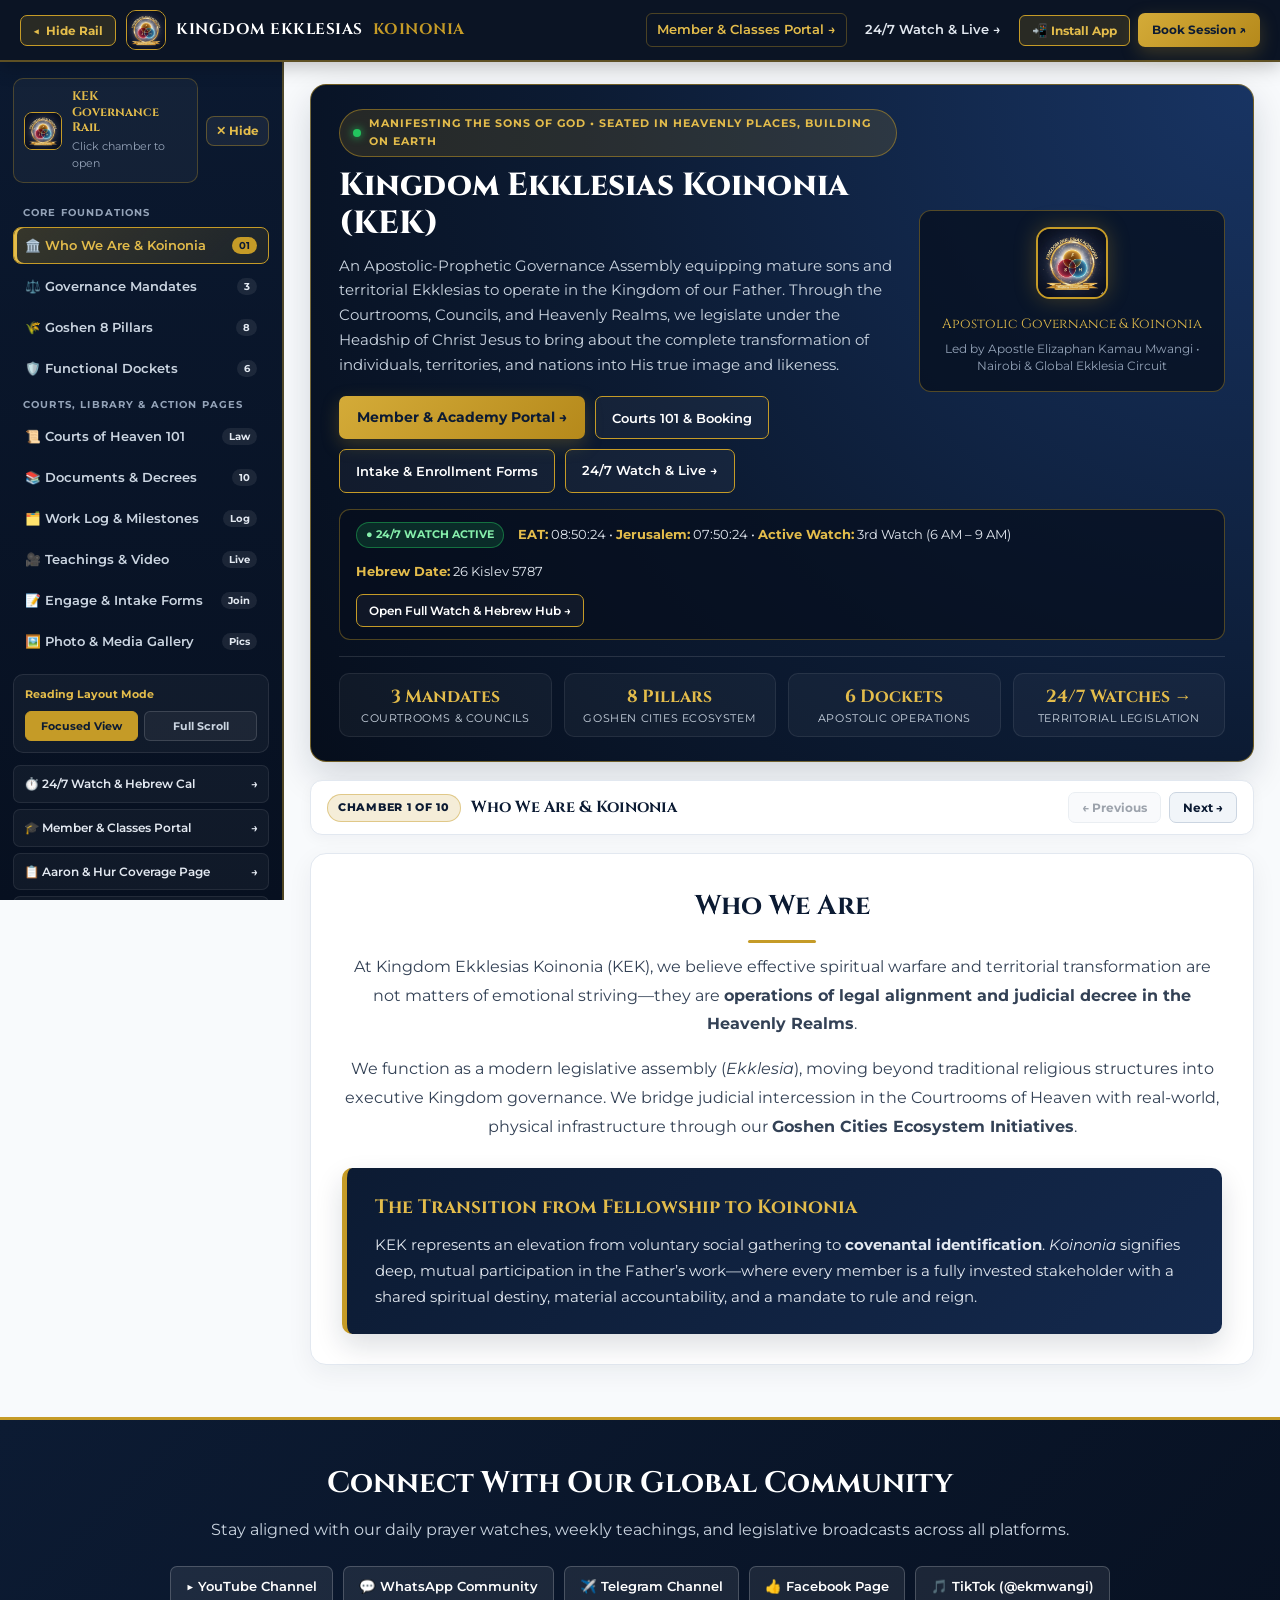
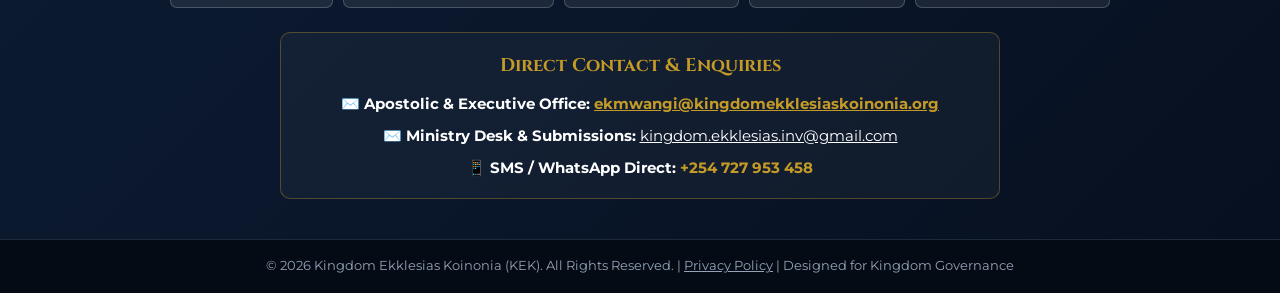
==== commit ac7cb2a4: "Remove kek-nav.js script from index.html" ====
--- a/index.html
+++ b/index.html
@@ -3094,6 +3094,5 @@
       });
     </script>
 
-    <script src="kek-nav.js" defer></script>
 </body>
 </html>
